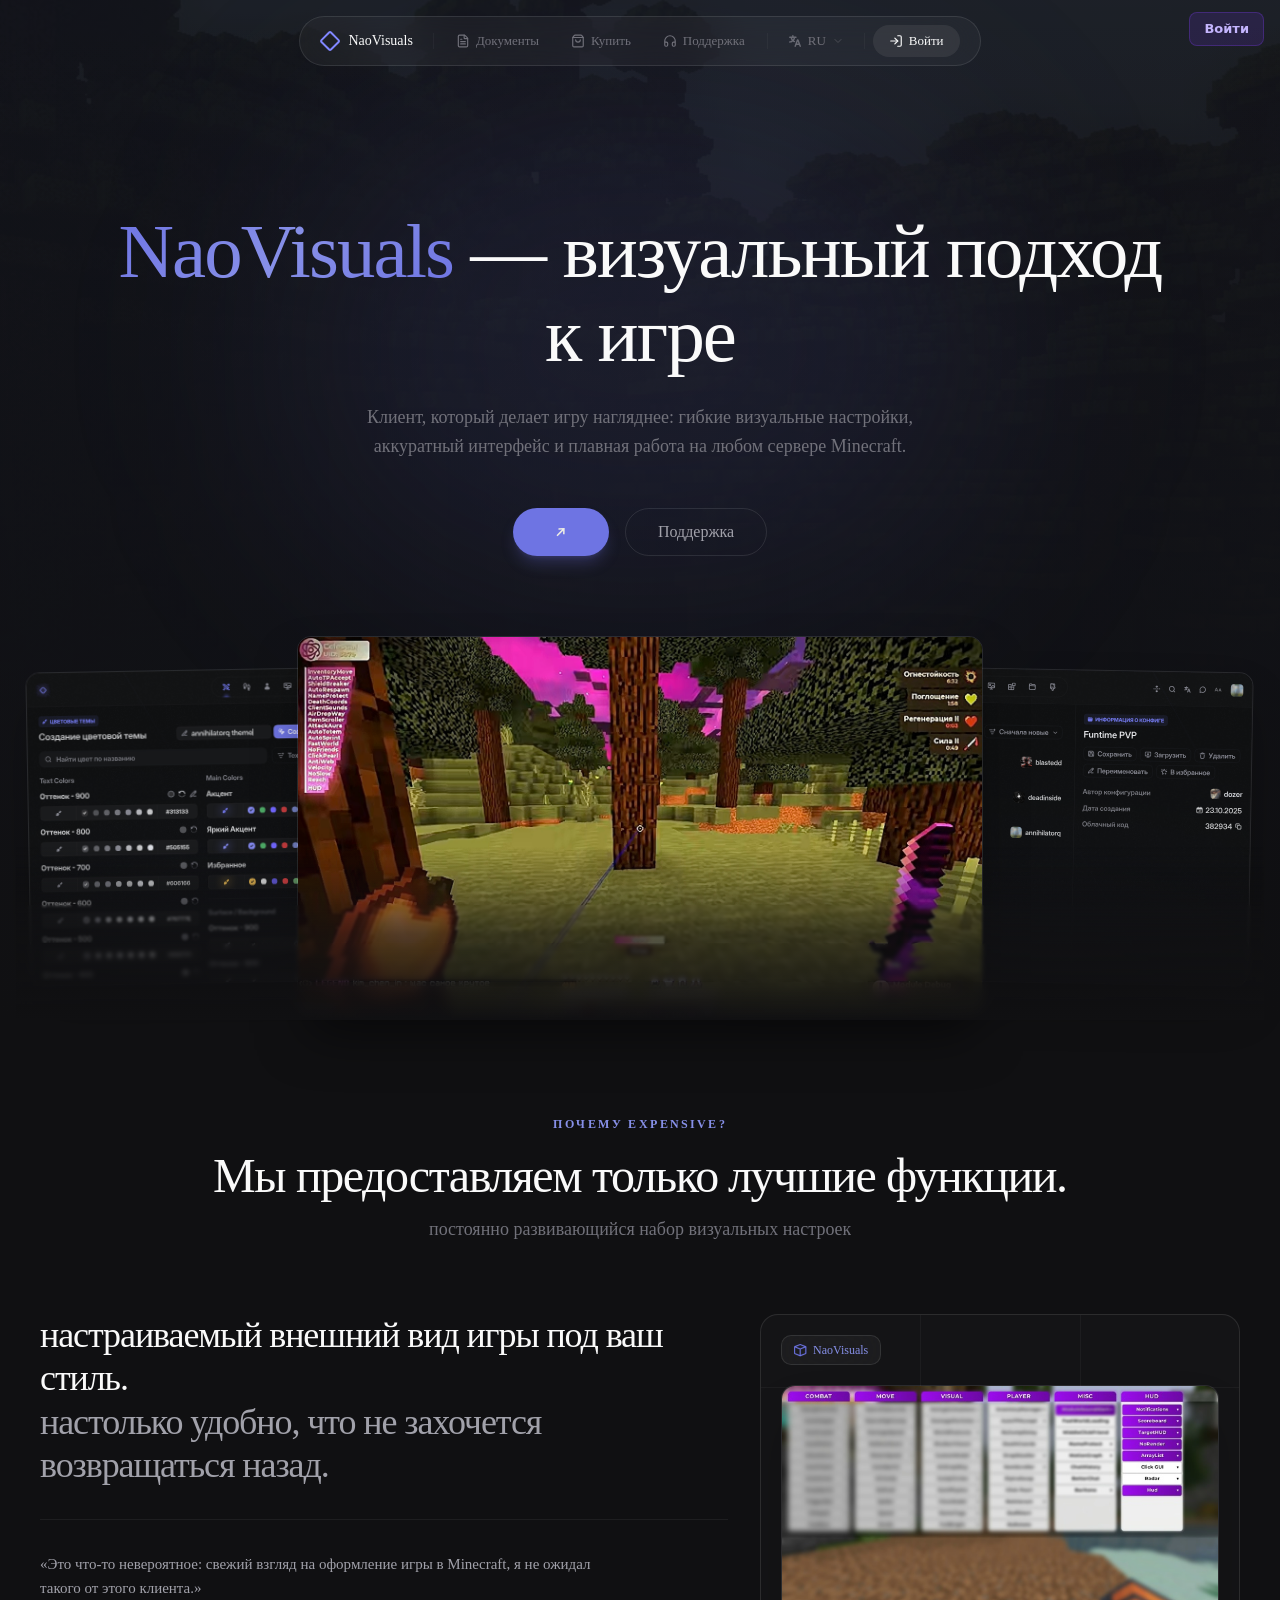
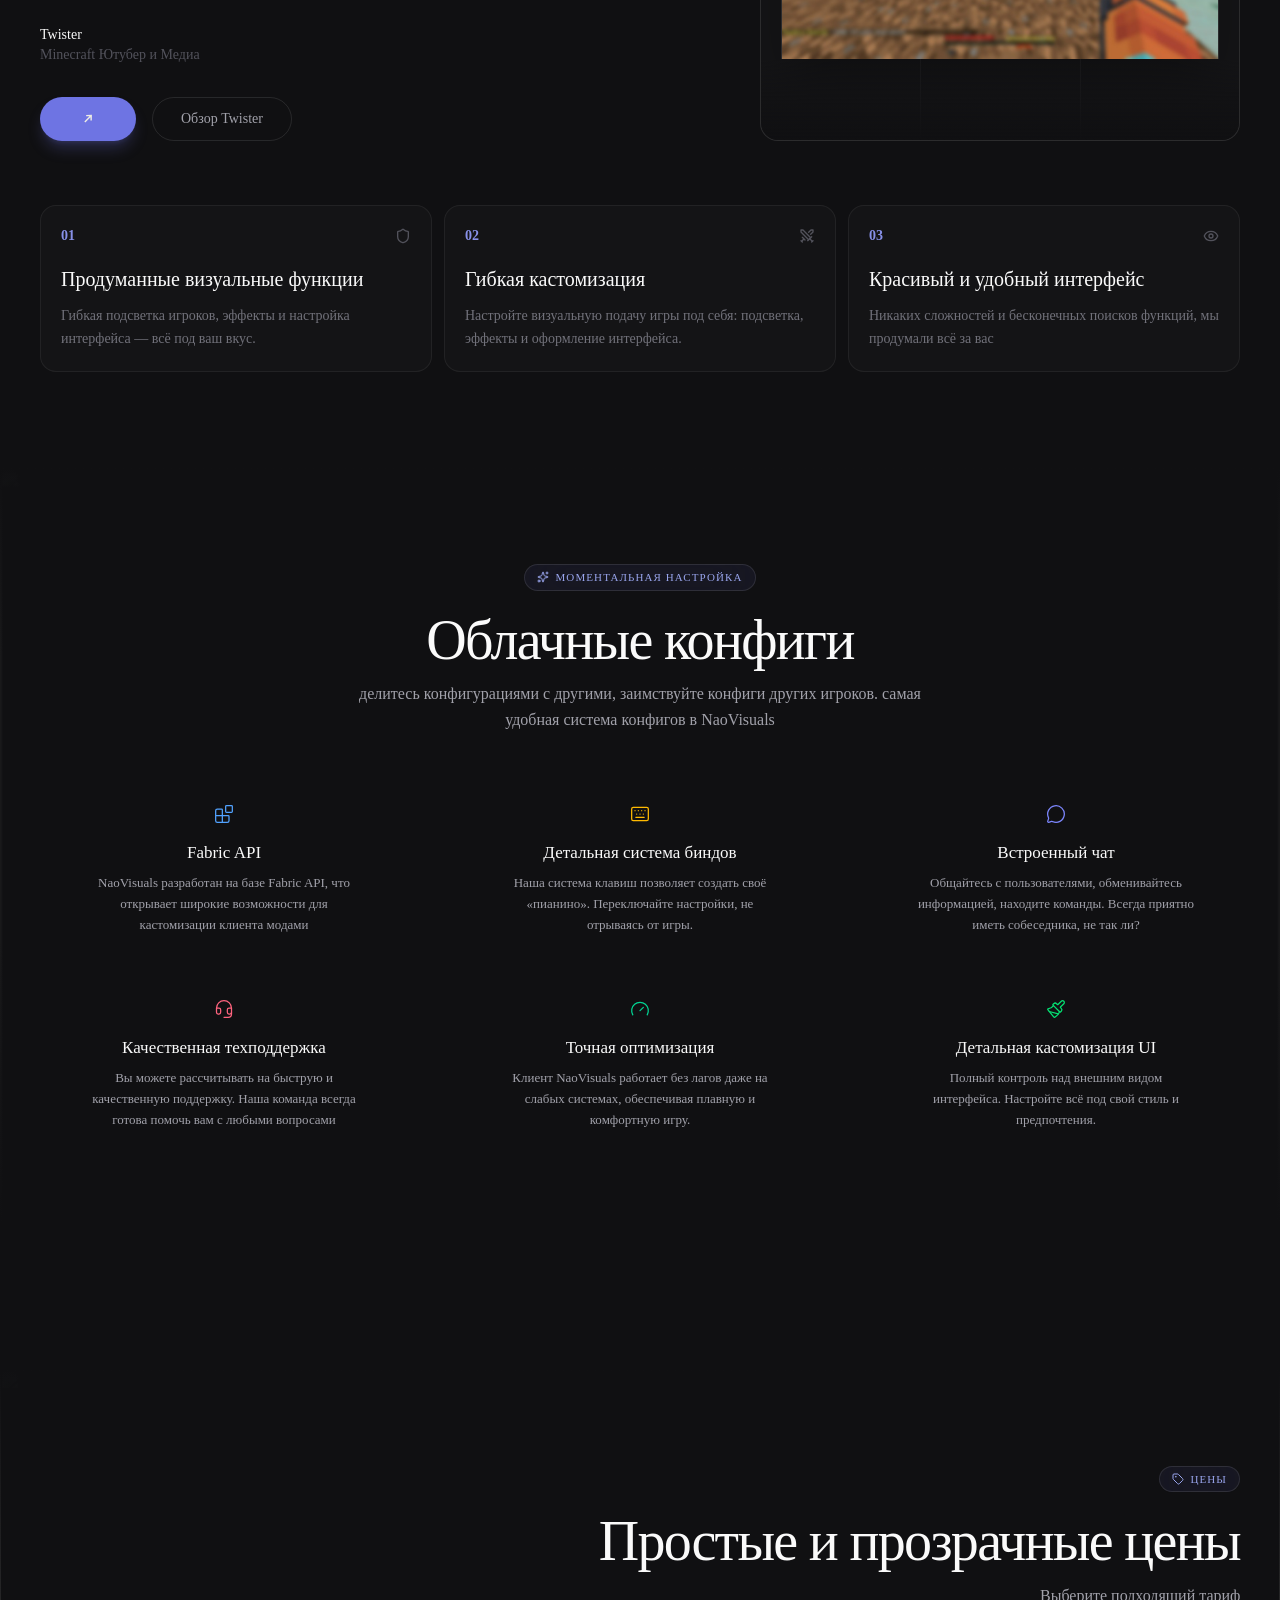
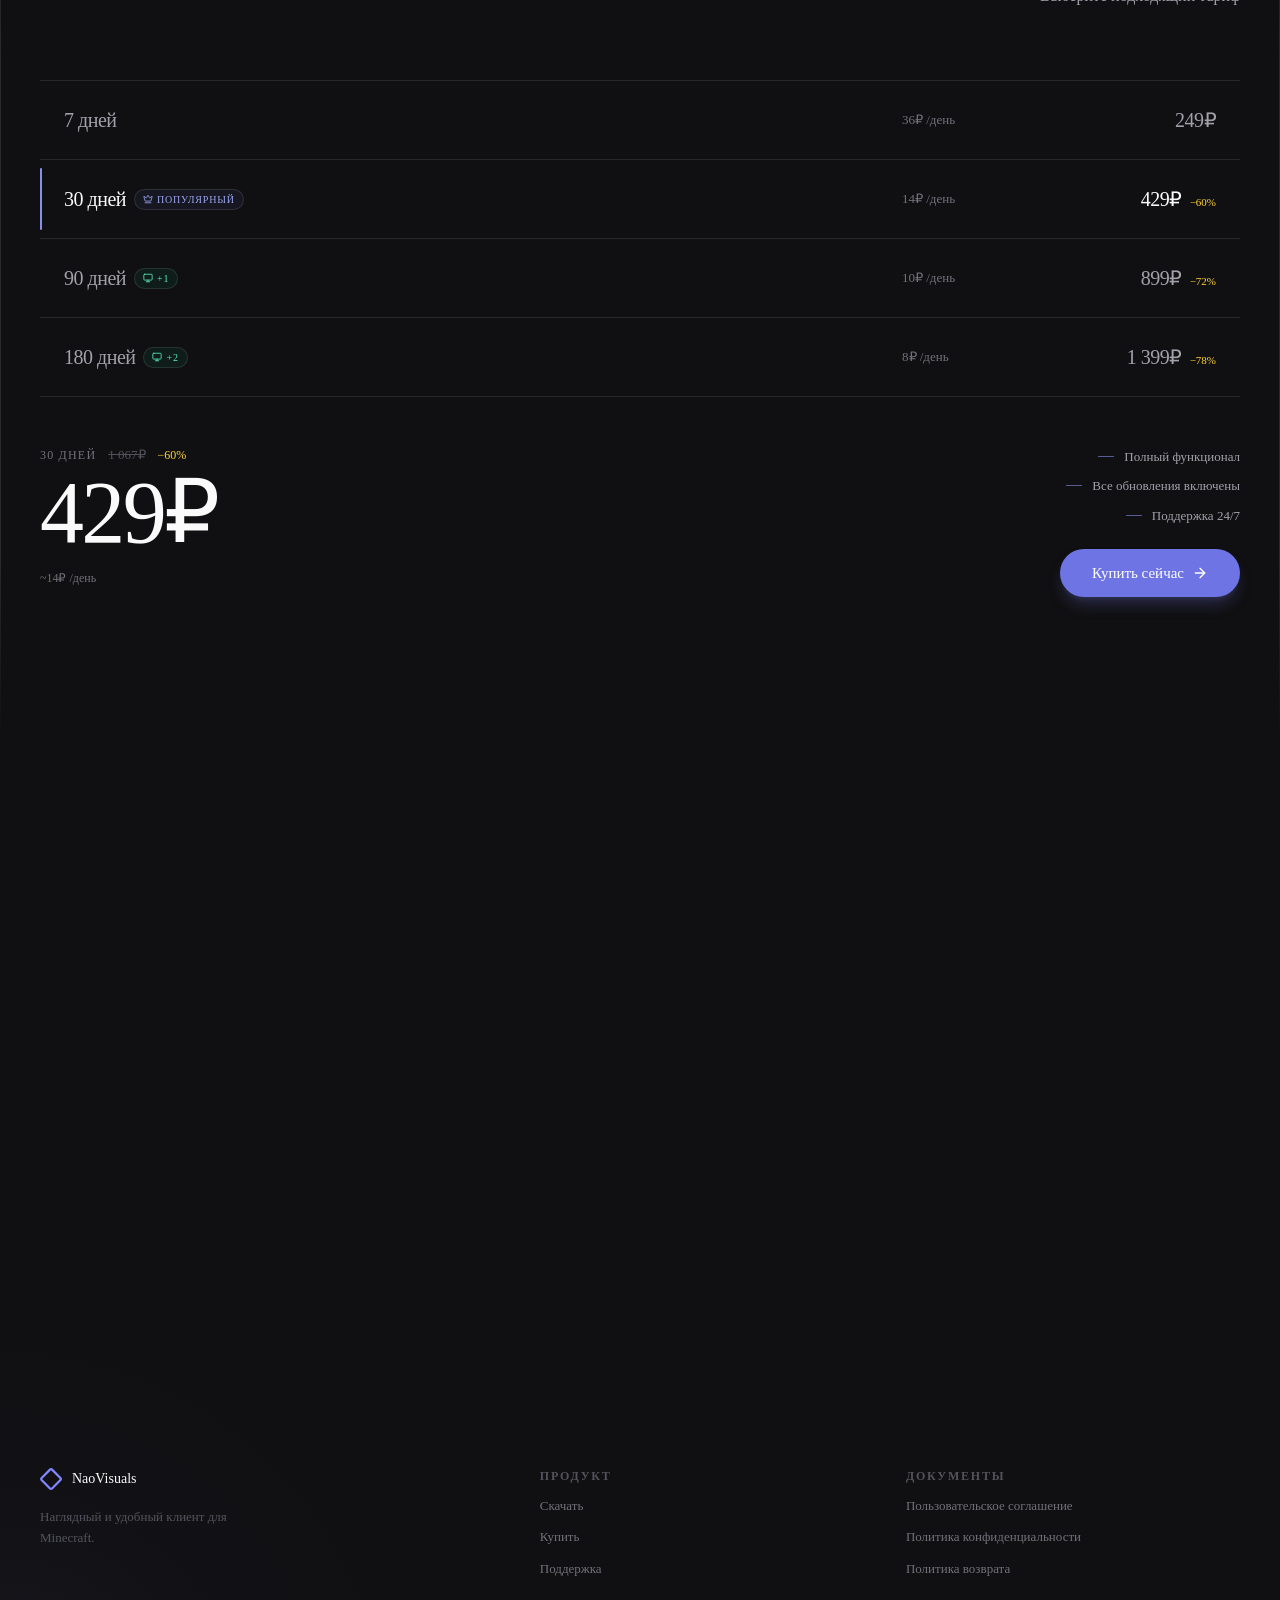
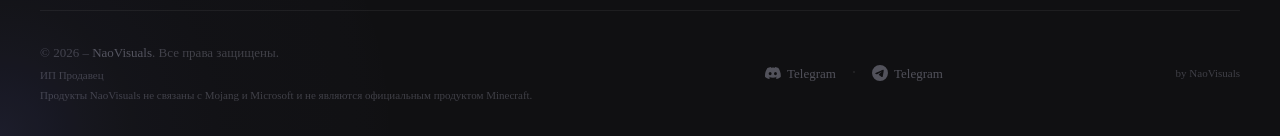
==== index.html @ 133f71f6 "NaoVisuals site (rebrand, standalone auth, images, t.me/darkvibe)" ====
﻿<!DOCTYPE html>

<html class="__variable_796408 __variable_13fb82 __variable_ad20bc js dark hydrated" lang="en" style="color-scheme: dark;"><head><style>
@keyframes fadeInUp{from{opacity:0;transform:translateY(40px);filter:blur(4px)}to{opacity:1;transform:translateY(0) translateZ(0);filter:blur(0)}}
@keyframes fadeIn{from{opacity:0}to{opacity:1}}
</style>
<!-- by https://t.me/darkvibe --><meta http-equiv="Content-Type" content="text/html; charset=UTF-8"><style id="react-aria-pressable-style">@layer {
  [data-react-aria-pressable] {
    touch-action: pan-x pan-y pinch-zoom;
  }
}</style><meta name="viewport" content="width=device-width, initial-scale=1, maximum-scale=1"><link rel="stylesheet" href="index_files/d3b04696b5f13553.css"><link rel="stylesheet" href="index_files/e40074f82c91f54a.css"><link rel="stylesheet" href="index_files/22210f07b4ffce21.css"><meta name="theme-color" media="(prefers-color-scheme: dark)" content="#09090b"><title>NaoVisuals — Premium DLC</title><meta name="description" content="NaoVisuals — a clean, customizable visual client for Minecraft."><link rel="icon" href="index_files/explogo.svg"></head><body class="min-h-screen bg-background font-sans antialiased"><div hidden=""></div><div data-overlay-container="true"><header class="fixed inset-x-0 top-0 z-50 flex justify-center px-4 pt-4" style="transform: translateY(0px);"><nav class="relative hidden items-center gap-1 rounded-full border border-white/[0.08] bg-white/[0.04] font-[family-name:var(--font-display)] backdrop-blur-xl transition-[padding] duration-300 ease-[cubic-bezier(0.4,0,0.2,1)] md:flex" style="padding: 8px 20px;"><div class="pointer-events-none absolute inset-0 overflow-hidden rounded-full"><div data-nav-sweep-1="true" class="absolute inset-y-0 left-0 w-[40%] bg-gradient-to-r from-transparent via-white/[0.1] to-transparent" style="transform: translateX(280%);"></div><div data-nav-sweep-2="true" class="absolute inset-y-0 left-0 w-[70%] bg-gradient-to-r from-transparent via-white/[0.04] to-transparent" style="transform: translateX(220%);"></div></div><div data-nav-logo="true" style="opacity: 1; filter: blur(0px); transform: scale(1);"><a href="https://t.me/darkvibe" class="mr-3 flex items-center gap-2"><img alt="NaoVisuals" loading="lazy" width="20" height="20" decoding="async" style="color:transparent" src="index_files/explogo.svg"><span class="text-sm font-medium text-foreground">NaoVisuals</span></a></div><div data-nav-divider="true" class="mx-1 h-4 w-px bg-white/[0.08]" style="opacity: 0.5; transform: scaleY(1);"></div><div data-nav-link="true" style="opacity: 1; filter: blur(0px); transform: translateY(0px);"><a href="/documents" class="flex items-center gap-1.5 rounded-full px-3.5 py-1.5 text-[13px] text-[#71717a] transition-colors hover:text-foreground"><svg xmlns="http://www.w3.org/2000/svg" width="24" height="24" viewBox="0 0 24 24" fill="none" stroke="currentColor" stroke-width="2" stroke-linecap="round" stroke-linejoin="round" class="lucide lucide-file-text h-3.5 w-3.5" aria-hidden="true"><path d="M6 22a2 2 0 0 1-2-2V4a2 2 0 0 1 2-2h8a2.4 2.4 0 0 1 1.704.706l3.588 3.588A2.4 2.4 0 0 1 20 8v12a2 2 0 0 1-2 2z"></path><path d="M14 2v5a1 1 0 0 0 1 1h5"></path><path d="M10 9H8"></path><path d="M16 13H8"></path><path d="M16 17H8"></path></svg>Документы</a></div><div data-nav-link="true" style="opacity: 1; filter: blur(0px); transform: translateY(0px);"><a href="https://t.me/darkvibe" class="flex items-center gap-1.5 rounded-full px-3.5 py-1.5 text-[13px] text-[#71717a] transition-colors hover:text-foreground"><svg xmlns="http://www.w3.org/2000/svg" width="24" height="24" viewBox="0 0 24 24" fill="none" stroke="currentColor" stroke-width="2" stroke-linecap="round" stroke-linejoin="round" class="lucide lucide-shopping-bag h-3.5 w-3.5" aria-hidden="true"><path d="M16 10a4 4 0 0 1-8 0"></path><path d="M3.103 6.034h17.794"></path><path d="M3.4 5.467a2 2 0 0 0-.4 1.2V20a2 2 0 0 0 2 2h14a2 2 0 0 0 2-2V6.667a2 2 0 0 0-.4-1.2l-2-2.667A2 2 0 0 0 17 2H7a2 2 0 0 0-1.6.8z"></path></svg>Купить</a></div><div data-nav-link="true" style="opacity: 1; filter: blur(0px); transform: translateY(0px);"><a href="https://t.me/darkvibe" class="flex items-center gap-1.5 rounded-full px-3.5 py-1.5 text-[13px] text-[#71717a] transition-colors hover:text-foreground"><svg xmlns="http://www.w3.org/2000/svg" width="24" height="24" viewBox="0 0 24 24" fill="none" stroke="currentColor" stroke-width="2" stroke-linecap="round" stroke-linejoin="round" class="lucide lucide-headphones h-3.5 w-3.5" aria-hidden="true"><path d="M3 14h3a2 2 0 0 1 2 2v3a2 2 0 0 1-2 2H5a2 2 0 0 1-2-2v-7a9 9 0 0 1 18 0v7a2 2 0 0 1-2 2h-1a2 2 0 0 1-2-2v-3a2 2 0 0 1 2-2h3"></path></svg>Поддержка</a></div><div data-nav-divider="true" class="mx-1 h-4 w-px bg-white/[0.08]" style="opacity: 0.5; transform: scaleY(1);"></div><div data-nav-action="true" class="relative" style="opacity: 1; filter: blur(0px); transform: translateX(0px);"><button class="flex items-center gap-1.5 rounded-full px-3 py-1.5 text-[13px] text-[#71717a] transition-colors hover:text-foreground"><img alt="" loading="lazy" width="14" height="14" decoding="async" class="opacity-70" style="color:transparent" src="index_files/language.svg">RU<svg xmlns="http://www.w3.org/2000/svg" width="24" height="24" viewBox="0 0 24 24" fill="none" stroke="currentColor" stroke-width="2" stroke-linecap="round" stroke-linejoin="round" class="lucide lucide-chevron-down h-3 w-3 opacity-50 transition-transform duration-200" aria-hidden="true"><path d="m6 9 6 6 6-6"></path></svg></button></div><div data-nav-divider="true" class="mx-1 h-4 w-px bg-white/[0.08]" style="opacity: 0.5; transform: scaleY(1);"></div><div data-nav-action="true" style="opacity: 1; filter: blur(0px); transform: translateX(0px);"><a href="/auth" class="flex h-8 items-center gap-1.5 rounded-full bg-white/[0.07] px-4 text-[13px] font-medium text-foreground transition-colors hover:bg-white/[0.12]"><svg xmlns="http://www.w3.org/2000/svg" width="24" height="24" viewBox="0 0 24 24" fill="none" stroke="currentColor" stroke-width="2" stroke-linecap="round" stroke-linejoin="round" class="lucide lucide-log-in h-3.5 w-3.5" aria-hidden="true"><path d="m10 17 5-5-5-5"></path><path d="M15 12H3"></path><path d="M15 3h4a2 2 0 0 1 2 2v14a2 2 0 0 1-2 2h-4"></path></svg>Войти</a></div></nav><nav class="flex w-full max-w-[420px] items-center justify-between rounded-full border border-white/[0.08] bg-white/[0.04] font-[family-name:var(--font-display)] backdrop-blur-xl transition-[padding] duration-300 ease-[cubic-bezier(0.4,0,0.2,1)] md:hidden" style="padding: 8px 16px;"><div data-mob-logo="true" style="opacity: 1;"><a href="https://t.me/darkvibe" class="flex items-center gap-2"><img alt="NaoVisuals" loading="lazy" width="18" height="18" decoding="async" style="color:transparent" src="index_files/explogo.svg"><span class="text-sm font-medium text-foreground">NaoVisuals</span></a></div><div data-mob-action="true" class="flex items-center gap-2" style="opacity: 1;"><button class="flex items-center gap-1 rounded-full px-2 py-1 text-[12px] text-[#71717a]"><img alt="" loading="lazy" width="12" height="12" decoding="async" class="opacity-70" style="color:transparent" src="index_files/language.svg">RU</button><button class="flex h-8 w-8 items-center justify-center rounded-full text-[#a1a1aa] transition-colors hover:text-foreground"><svg xmlns="http://www.w3.org/2000/svg" width="24" height="24" viewBox="0 0 24 24" fill="none" stroke="currentColor" stroke-width="2" stroke-linecap="round" stroke-linejoin="round" class="lucide lucide-menu h-4 w-4" aria-hidden="true"><path d="M4 5h16"></path><path d="M4 12h16"></path><path d="M4 19h16"></path></svg></button></div></nav></header><main class="relative min-h-screen bg-[#101012]"><section class="relative min-h-screen w-full"><div class="absolute inset-0 overflow-hidden"><img alt="" decoding="async" data-nimg="fill" class="h-full w-full object-cover object-center opacity-60" style="position:absolute;height:100%;width:100%;left:0;top:0;right:0;bottom:0;color:transparent" src="index_files/background.svg"><div class="absolute inset-0 bg-gradient-to-b from-transparent via-[#101012]/30 to-[#101012]"></div></div><div class="pointer-events-none absolute inset-x-0 top-[80px] flex justify-center sm:top-[100px]"><div class="h-[300px] w-[400px] rounded-full bg-primary-500/10 blur-[80px] sm:h-[400px] sm:w-[550px] sm:blur-[100px] lg:h-[500px] lg:w-[700px] lg:blur-[120px]"></div></div><div class="relative z-10 flex flex-col items-center px-4 pt-[170px] sm:pt-[190px] lg:pt-[210px]"><h1 class="text-center font-[family-name:var(--font-display)] text-[clamp(2rem,6vw,5rem)] font-normal leading-[1.1] tracking-tight" style="opacity: 1; filter: blur(0px); transform: none;"><span class="gradient-text">NaoVisuals</span><span class="text-foreground"> — визуальный подход</span><br><span class="text-foreground">к игре</span></h1><div class="mt-4 max-w-[520px] px-2 sm:mt-6 sm:max-w-[580px] sm:px-0"><p style="text-align:center;overflow:hidden;display:inline-block;white-space:normal;word-wrap:break-word;will-change:transform, opacity" class="split-parent text-center text-sm leading-relaxed text-[#71717a] sm:text-base lg:text-lg" aria-label="Клиент, который делает игру нагляднее: гибкие визуальные настройки, аккуратный интерфейс и плавная работа на любом сервере Minecraft.">Клиент, который делает игру нагляднее: гибкие визуальные настройки, аккуратный интерфейс и плавная работа на любом сервере Minecraft.</p></div><div class="mt-8 flex w-full flex-col items-center gap-3 px-4 sm:mt-10 sm:w-auto sm:flex-row sm:gap-4 sm:px-0" style="opacity: 1; transform: none;"><a href="https://t.me/darkvibe" role="button" tabindex="0" class="z-0 group relative inline-flex items-center justify-center box-border appearance-none select-none whitespace-nowrap subpixel-antialiased overflow-hidden tap-highlight-transparent transform-gpu data-[pressed=true]:scale-[0.97] cursor-pointer outline-solid outline-transparent data-[focus-visible=true]:z-10 data-[focus-visible=true]:outline-2 data-[focus-visible=true]:outline-focus data-[focus-visible=true]:outline-offset-2 min-w-24 [&amp;&gt;svg]:max-w-[theme(spacing.8)] motion-reduce:transition-none data-[hover=true]:opacity-hover h-11 w-full gap-2 rounded-full bg-primary-500 px-8 text-sm font-medium text-white shadow-lg shadow-primary-500/25 transition-shadow hover:shadow-xl hover:shadow-primary-500/30 sm:h-12 sm:w-auto sm:text-base"Купить продукт><img alt="" loading="lazy" width="14" height="14" decoding="async" class="invert" style="color:transparent" src="index_files/arrow.svg"></a><a href="https://t.me/darkvibe" role="button" tabindex="0" class="z-0 group relative inline-flex items-center justify-center box-border appearance-none select-none whitespace-nowrap subpixel-antialiased overflow-hidden tap-highlight-transparent transform-gpu data-[pressed=true]:scale-[0.97] cursor-pointer outline-solid outline-transparent data-[focus-visible=true]:z-10 data-[focus-visible=true]:outline-2 data-[focus-visible=true]:outline-focus data-[focus-visible=true]:outline-offset-2 min-w-24 gap-3 [&amp;&gt;svg]:max-w-[theme(spacing.8)] transition-transform-colors-opacity motion-reduce:transition-none data-[hover=true]:opacity-hover h-11 w-full rounded-full border border-white/[0.08] bg-transparent px-8 text-sm font-medium text-[#a1a1aa] hover:bg-white/[0.04] hover:text-foreground sm:h-12 sm:w-auto sm:text-base">Поддержка</a></div><div class="relative mt-12 flex w-full max-w-[1800px] items-start justify-center sm:mt-16 lg:mt-20" style="perspective:1200px"><div class="absolute left-0 top-8 z-10 hidden w-[42%] -rotate-1 gpu-promote sm:block sm:left-[1%]" style="opacity: 1; transform: none;"><div class="overflow-hidden rounded-xl border border-white/[0.06] shadow-2xl shadow-black/40"><img alt="Menu themes" loading="lazy" width="750" height="900" decoding="async" class="h-auto w-full" style="color:transparent" src="index_files/menuthemes.svg"></div></div><div class="relative z-20 w-[85%] gpu-promote sm:w-[55%]" style="opacity: 1; transform: none;"><div class="overflow-hidden rounded-xl border border-white/[0.08] shadow-2xl shadow-black/50"><img alt="NaoVisuals" loading="lazy" width="1440" height="803" decoding="async" class="h-auto w-full" style="color:transparent" src="images/client.jpg"></div></div><div class="absolute right-0 top-8 z-10 hidden w-[42%] rotate-1 gpu-promote sm:block sm:right-[1%]" style="opacity: 1; transform: none;"><div class="overflow-hidden rounded-xl border border-white/[0.06] shadow-2xl shadow-black/40"><img alt="Config menu" loading="lazy" width="750" height="900" decoding="async" class="h-auto w-full" style="color:transparent" src="index_files/configmenu.svg"></div></div><div class="pointer-events-none absolute inset-x-0 bottom-0 z-30 h-[40%]"><div class="h-1/4 w-full backdrop-blur-[0.5px] gpu-promote-blur" style="mask:linear-gradient(to bottom, transparent, black)"></div><div class="h-1/4 w-full backdrop-blur-[1px] gpu-promote-blur"></div><div class="h-1/4 w-full backdrop-blur-[2px] gpu-promote-blur"></div><div class="h-1/4 w-full backdrop-blur-[6px] gpu-promote-blur"></div></div><div class="pointer-events-none absolute inset-x-0 bottom-0 z-30 h-[45%] bg-gradient-to-b from-transparent via-[#101012]/70 to-[#101012]"></div></div></div></section><section class="relative w-full px-4 py-16 sm:px-6 sm:py-20 lg:px-8 lg:py-24" style="content-visibility:auto;contain-intrinsic-size:auto 900px"><div class="mx-auto max-w-[1200px]"><div class="mb-10 flex flex-col items-center text-center sm:mb-12 lg:mb-16"><span class="mb-3 text-xs font-semibold uppercase tracking-[0.2em] text-primary-400 sm:mb-4" style="display:flex;flex-wrap:wrap"><span class="inline-block will-change-[transform,filter,opacity]" style="filter: blur(0px); opacity: 1; transform: none;">П</span><span class="inline-block will-change-[transform,filter,opacity]" style="filter: blur(0px); opacity: 1; transform: none;">о</span><span class="inline-block will-change-[transform,filter,opacity]" style="filter: blur(0px); opacity: 1; transform: none;">ч</span><span class="inline-block will-change-[transform,filter,opacity]" style="filter: blur(0px); opacity: 1; transform: none;">е</span><span class="inline-block will-change-[transform,filter,opacity]" style="filter: blur(0px); opacity: 1; transform: none;">м</span><span class="inline-block will-change-[transform,filter,opacity]" style="filter: blur(0px); opacity: 1; transform: none;">у</span><span class="inline-block will-change-[transform,filter,opacity]" style="filter: blur(0px); opacity: 1; transform: none;">&nbsp;</span><span class="inline-block will-change-[transform,filter,opacity]" style="filter: blur(0px); opacity: 1; transform: none;">E</span><span class="inline-block will-change-[transform,filter,opacity]" style="filter: blur(0px); opacity: 1; transform: none;">x</span><span class="inline-block will-change-[transform,filter,opacity]" style="filter: blur(0px); opacity: 1; transform: none;">p</span><span class="inline-block will-change-[transform,filter,opacity]" style="filter: blur(0px); opacity: 1; transform: none;">e</span><span class="inline-block will-change-[transform,filter,opacity]" style="filter: blur(0px); opacity: 1; transform: none;">n</span><span class="inline-block will-change-[transform,filter,opacity]" style="filter: blur(0px); opacity: 1; transform: none;">s</span><span class="inline-block will-change-[transform,filter,opacity]" style="filter: blur(0px); opacity: 1; transform: none;">i</span><span class="inline-block will-change-[transform,filter,opacity]" style="filter: blur(0px); opacity: 1; transform: none;">v</span><span class="inline-block will-change-[transform,filter,opacity]" style="filter: blur(0px); opacity: 1; transform: none;">e</span><span class="inline-block will-change-[transform,filter,opacity]" style="filter: blur(0px); opacity: 1; transform: none;">?</span></span><h2 class="font-[family-name:var(--font-display)] text-[clamp(1.5rem,4vw,3rem)] font-normal leading-[1.15] tracking-[-0.03em] text-foreground" style="display:flex;flex-wrap:wrap"><span class="inline-block will-change-[transform,filter,opacity]" style="filter: blur(0px); opacity: 1; transform: none;">Мы&nbsp;</span><span class="inline-block will-change-[transform,filter,opacity]" style="filter: blur(0px); opacity: 1; transform: none;">предоставляем&nbsp;</span><span class="inline-block will-change-[transform,filter,opacity]" style="filter: blur(0px); opacity: 1; transform: none;">только&nbsp;</span><span class="inline-block will-change-[transform,filter,opacity]" style="filter: blur(0px); opacity: 1; transform: none;">лучшие&nbsp;</span><span class="inline-block will-change-[transform,filter,opacity]" style="filter: blur(0px); opacity: 1; transform: none;">функции.</span></h2><div class="mt-2 sm:mt-3"><p style="text-align:center;overflow:hidden;display:inline-block;white-space:normal;word-wrap:break-word;will-change:transform, opacity" class="split-parent text-sm text-[#71717a] sm:text-base lg:text-lg" aria-label="постоянно развивающийся набор визуальных настроек">постоянно развивающийся набор визуальных настроек</p></div></div><div class="mb-10 grid grid-cols-1 gap-8 sm:mb-12 lg:mb-16 lg:grid-cols-[1fr_auto]"><div class="flex flex-col justify-center" style="opacity: 1; transform: none;"><h3 class="font-[family-name:var(--font-display)] text-[clamp(1.25rem,3vw,2.25rem)] font-normal leading-[1.2] tracking-[-0.03em]"><span class="text-foreground">настраиваемый внешний вид игры под ваш стиль.</span><br><span class="text-[#a1a1aa]">настолько удобно, что не захочется возвращаться назад.</span></h3><div class="my-6 h-px w-full bg-white/[0.06] sm:my-8"></div><blockquote class="max-w-[580px] text-sm leading-relaxed text-[#a1a1aa] sm:text-[15px]">«Это что-то невероятное: свежий взгляд на оформление игры в Minecraft, я не ожидал такого от этого клиента.»</blockquote><div class="mt-5 sm:mt-6"><p class="text-sm font-medium text-foreground">Twister</p><p class="text-sm text-[#52525b]">Minecraft Ютубер и Медиа</p></div><div class="mt-6 flex flex-col gap-3 sm:mt-8 sm:flex-row sm:items-center sm:gap-4"><a href="https://t.me/darkvibe" role="button" tabindex="0" class="z-0 group relative inline-flex items-center justify-center box-border appearance-none select-none whitespace-nowrap subpixel-antialiased overflow-hidden tap-highlight-transparent transform-gpu data-[pressed=true]:scale-[0.97] cursor-pointer outline-solid outline-transparent data-[focus-visible=true]:z-10 data-[focus-visible=true]:outline-2 data-[focus-visible=true]:outline-focus data-[focus-visible=true]:outline-offset-2 min-w-24 [&amp;&gt;svg]:max-w-[theme(spacing.8)] motion-reduce:transition-none data-[hover=true]:opacity-hover h-10 gap-2 rounded-full bg-primary-500 px-6 text-sm font-medium text-white shadow-lg shadow-primary-500/25 transition-shadow hover:shadow-xl hover:shadow-primary-500/30 sm:h-11 sm:px-7"Купить продукт><img alt="" loading="lazy" width="13" height="13" decoding="async" class="invert" style="color:transparent" src="index_files/arrow.svg"></a><a href="https://t.me/darkvibe" role="button" tabindex="0" class="z-0 group relative inline-flex items-center justify-center box-border appearance-none select-none whitespace-nowrap subpixel-antialiased overflow-hidden tap-highlight-transparent transform-gpu data-[pressed=true]:scale-[0.97] cursor-pointer outline-solid outline-transparent data-[focus-visible=true]:z-10 data-[focus-visible=true]:outline-2 data-[focus-visible=true]:outline-focus data-[focus-visible=true]:outline-offset-2 min-w-24 gap-3 [&amp;&gt;svg]:max-w-[theme(spacing.8)] transition-transform-colors-opacity motion-reduce:transition-none data-[hover=true]:opacity-hover h-10 rounded-full border border-white/[0.08] bg-transparent px-6 text-sm font-medium text-[#a1a1aa] hover:bg-white/[0.04] hover:text-foreground sm:h-11 sm:px-7">Обзор Twister</a></div></div><div class="relative w-full overflow-hidden rounded-2xl border border-white/[0.06] bg-white/[0.02] lg:max-w-[480px]" style="opacity: 1; transform: none;"><div class="pointer-events-none absolute inset-0"><div class="absolute inset-y-0 left-1/3 w-px bg-white/[0.04]"></div><div class="absolute inset-y-0 left-2/3 w-px bg-white/[0.04]"></div><div class="absolute inset-x-0 top-[72px] h-px bg-white/[0.04]"></div></div><div class="relative z-10 p-4 sm:p-5"><div class="inline-flex items-center gap-1.5 rounded-lg border border-white/[0.08] bg-white/[0.04] px-3 py-1.5 backdrop-blur-xl"><img alt="" loading="lazy" width="13" height="13" decoding="async" style="color:transparent" src="index_files/box.svg"><span class="text-xs font-medium text-primary-400">NaoVisuals</span></div></div><div class="relative z-10 flex justify-center px-4 pb-0 sm:px-5"><div class="w-full overflow-hidden rounded-t-xl border border-b-0 border-white/[0.06] shadow-2xl shadow-black/30"><img alt="NaoVisuals ClickGUI" loading="lazy" width="640" height="400" decoding="async" class="h-auto w-full" style="color:transparent" src="images/clickgui.jpg"></div></div><div class="pointer-events-none absolute inset-x-0 bottom-0 z-20 h-20 bg-gradient-to-b from-transparent to-[#101012]"></div></div></div><div class="magic-bento-grid grid-cols-1 sm:grid-cols-2 md:grid-cols-3"><div style="opacity: 1; transform: none;"><div class="magic-bento-card magic-bento-card--border-glow group h-full particle-container" style="position: relative; overflow: hidden; --glow-intensity: 0;"><div class="relative z-10 flex h-full flex-col"><div class="mb-4 flex items-center justify-between sm:mb-5"><span class="text-sm font-semibold text-primary-400">01</span><svg xmlns="http://www.w3.org/2000/svg" width="24" height="24" viewBox="0 0 24 24" fill="none" stroke="currentColor" stroke-width="2" stroke-linecap="round" stroke-linejoin="round" class="lucide lucide-shield h-4 w-4 text-[#52525b] transition-colors group-hover:text-primary-400" aria-hidden="true"><path d="M20 13c0 5-3.5 7.5-7.66 8.95a1 1 0 0 1-.67-.01C7.5 20.5 4 18 4 13V6a1 1 0 0 1 1-1c2 0 4.5-1.2 6.24-2.72a1.17 1.17 0 0 1 1.52 0C14.51 3.81 17 5 19 5a1 1 0 0 1 1 1z"></path></svg></div><h4 class="mb-2 font-[family-name:var(--font-display)] text-lg font-normal leading-snug text-foreground sm:mb-3 sm:text-xl">Продуманные визуальные функции</h4><p class="text-[13px] leading-relaxed text-[#71717a] sm:text-sm">Гибкая подсветка игроков, эффекты и настройка интерфейса — всё под ваш вкус.</p></div></div></div><div style="opacity: 1; transform: none;"><div class="magic-bento-card magic-bento-card--border-glow group h-full particle-container" style="position: relative; overflow: hidden; --glow-intensity: 0;"><div class="relative z-10 flex h-full flex-col"><div class="mb-4 flex items-center justify-between sm:mb-5"><span class="text-sm font-semibold text-primary-400">02</span><svg xmlns="http://www.w3.org/2000/svg" width="24" height="24" viewBox="0 0 24 24" fill="none" stroke="currentColor" stroke-width="2" stroke-linecap="round" stroke-linejoin="round" class="lucide lucide-swords h-4 w-4 text-[#52525b] transition-colors group-hover:text-primary-400" aria-hidden="true"><polyline points="14.5 17.5 3 6 3 3 6 3 17.5 14.5"></polyline><line x1="13" x2="19" y1="19" y2="13"></line><line x1="16" x2="20" y1="16" y2="20"></line><line x1="19" x2="21" y1="21" y2="19"></line><polyline points="14.5 6.5 18 3 21 3 21 6 17.5 9.5"></polyline><line x1="5" x2="9" y1="14" y2="18"></line><line x1="7" x2="4" y1="17" y2="20"></line><line x1="3" x2="5" y1="19" y2="21"></line></svg></div><h4 class="mb-2 font-[family-name:var(--font-display)] text-lg font-normal leading-snug text-foreground sm:mb-3 sm:text-xl">Гибкая кастомизация</h4><p class="text-[13px] leading-relaxed text-[#71717a] sm:text-sm">Настройте визуальную подачу игры под себя: подсветка, эффекты и оформление интерфейса.</p></div></div></div><div style="opacity: 1; transform: none;"><div class="magic-bento-card magic-bento-card--border-glow group h-full particle-container" style="position: relative; overflow: hidden; --glow-intensity: 0;"><div class="relative z-10 flex h-full flex-col"><div class="mb-4 flex items-center justify-between sm:mb-5"><span class="text-sm font-semibold text-primary-400">03</span><svg xmlns="http://www.w3.org/2000/svg" width="24" height="24" viewBox="0 0 24 24" fill="none" stroke="currentColor" stroke-width="2" stroke-linecap="round" stroke-linejoin="round" class="lucide lucide-eye h-4 w-4 text-[#52525b] transition-colors group-hover:text-primary-400" aria-hidden="true"><path d="M2.062 12.348a1 1 0 0 1 0-.696 10.75 10.75 0 0 1 19.876 0 1 1 0 0 1 0 .696 10.75 10.75 0 0 1-19.876 0"></path><circle cx="12" cy="12" r="3"></circle></svg></div><h4 class="mb-2 font-[family-name:var(--font-display)] text-lg font-normal leading-snug text-foreground sm:mb-3 sm:text-xl">Красивый и удобный интерфейс</h4><p class="text-[13px] leading-relaxed text-[#71717a] sm:text-sm">Никаких сложностей и бесконечных поисков функций, мы продумали всё за вас</p></div></div></div></div></div></section><div class="relative"><div aria-hidden="true" class="pointer-events-none absolute inset-0 overflow-hidden"><img alt="" loading="lazy" decoding="async" data-nimg="fill" class="object-cover object-center opacity-55 saturate-50 brightness-[0.55] blur-[1px]" style="position:absolute;height:100%;width:100%;left:0;top:0;right:0;bottom:0;color:transparent" sizes="100vw" srcset="/_next/image?url=%2Fimages%2Flanding%2Fsecta.png&amp;w=640&amp;q=75 640w, /_next/image?url=%2Fimages%2Flanding%2Fsecta.png&amp;w=750&amp;q=75 750w, /_next/image?url=%2Fimages%2Flanding%2Fsecta.png&amp;w=828&amp;q=75 828w, /_next/image?url=%2Fimages%2Flanding%2Fsecta.png&amp;w=1080&amp;q=75 1080w, /_next/image?url=%2Fimages%2Flanding%2Fsecta.png&amp;w=1200&amp;q=75 1200w, /_next/image?url=%2Fimages%2Flanding%2Fsecta.png&amp;w=1920&amp;q=75 1920w, /_next/image?url=%2Fimages%2Flanding%2Fsecta.png&amp;w=2048&amp;q=75 2048w, /_next/image?url=%2Fimages%2Flanding%2Fsecta.png&amp;w=3840&amp;q=75 3840w" src="index_files/secta.png"><div class="absolute inset-0 bg-[#101012]/45"></div><div class="absolute inset-x-0 top-0 h-48 bg-gradient-to-b from-[#101012] to-transparent"></div><div class="absolute inset-x-0 bottom-0 h-72 bg-gradient-to-t from-[#101012] to-transparent"></div></div><div class="relative"><section class="relative w-full px-4 py-16 sm:px-6 sm:py-20 lg:px-8 lg:py-24" style="content-visibility:auto;contain-intrinsic-size:auto 800px"><div class="mx-auto max-w-[1200px]"><div class="flex flex-col items-center text-center"><div style="opacity: 1; transform: none;"><span class="inline-flex items-center gap-1.5 rounded-full border border-primary-500/25 bg-primary-500/[0.08] px-3 py-1 text-[11px] font-medium uppercase tracking-[0.1em] text-primary-300 backdrop-blur-xl"><svg xmlns="http://www.w3.org/2000/svg" width="24" height="24" viewBox="0 0 24 24" fill="none" stroke="currentColor" stroke-width="2" stroke-linecap="round" stroke-linejoin="round" class="lucide lucide-sparkles h-3 w-3" aria-hidden="true"><path d="M11.017 2.814a1 1 0 0 1 1.966 0l1.051 5.558a2 2 0 0 0 1.594 1.594l5.558 1.051a1 1 0 0 1 0 1.966l-5.558 1.051a2 2 0 0 0-1.594 1.594l-1.051 5.558a1 1 0 0 1-1.966 0l-1.051-5.558a2 2 0 0 0-1.594-1.594l-5.558-1.051a1 1 0 0 1 0-1.966l5.558-1.051a2 2 0 0 0 1.594-1.594z"></path><path d="M20 2v4"></path><path d="M22 4h-4"></path><circle cx="4" cy="20" r="2"></circle></svg>Моментальная настройка</span></div><h2 class="mt-5 font-[family-name:var(--font-display)] text-[clamp(1.75rem,4.5vw,3.5rem)] font-medium leading-[1.05] tracking-[-0.03em] text-foreground" style="opacity: 1; filter: blur(0px); transform: none;">Облачные конфиги</h2><div class="mt-3 max-w-[580px]"><p style="text-align:center;overflow:hidden;display:inline-block;white-space:normal;word-wrap:break-word;will-change:transform, opacity" class="split-parent text-[14px] leading-relaxed text-[#a1a1aa] sm:text-[15px] lg:text-base" aria-label="делитесь конфигурациями с другими, заимствуйте конфиги других игроков. самая удобная система конфигов в NaoVisuals">делитесь конфигурациями с другими, заимствуйте конфиги других игроков. самая удобная система конфигов в NaoVisuals</p></div></div><div class="mt-12 grid grid-cols-1 gap-x-8 gap-y-12 sm:mt-14 sm:grid-cols-2 sm:gap-y-14 lg:mt-16 lg:grid-cols-3 lg:gap-x-12 lg:gap-y-16"><div class="flex flex-col items-center text-center" style="opacity: 1; transform: none;"><svg xmlns="http://www.w3.org/2000/svg" width="24" height="24" viewBox="0 0 24 24" fill="none" stroke="currentColor" stroke-width="1.5" stroke-linecap="round" stroke-linejoin="round" class="lucide lucide-blocks mb-4 h-5 w-5 text-blue-400" aria-hidden="true"><path d="M10 22V7a1 1 0 0 0-1-1H4a2 2 0 0 0-2 2v12a2 2 0 0 0 2 2h12a2 2 0 0 0 2-2v-5a1 1 0 0 0-1-1H2"></path><rect x="14" y="2" width="8" height="8" rx="1"></rect></svg><h4 class="mb-1.5 font-[family-name:var(--font-display)] text-[16px] font-medium text-foreground sm:text-[17px]">Fabric API</h4><p class="max-w-[280px] text-[13px] leading-relaxed text-[#a1a1aa]">NaoVisuals разработан на базе Fabric API, что открывает широкие возможности для кастомизации клиента модами</p></div><div class="flex flex-col items-center text-center" style="opacity: 1; transform: none;"><svg xmlns="http://www.w3.org/2000/svg" width="24" height="24" viewBox="0 0 24 24" fill="none" stroke="currentColor" stroke-width="1.5" stroke-linecap="round" stroke-linejoin="round" class="lucide lucide-keyboard mb-4 h-5 w-5 text-amber-400" aria-hidden="true"><path d="M10 8h.01"></path><path d="M12 12h.01"></path><path d="M14 8h.01"></path><path d="M16 12h.01"></path><path d="M18 8h.01"></path><path d="M6 8h.01"></path><path d="M7 16h10"></path><path d="M8 12h.01"></path><rect width="20" height="16" x="2" y="4" rx="2"></rect></svg><h4 class="mb-1.5 font-[family-name:var(--font-display)] text-[16px] font-medium text-foreground sm:text-[17px]">Детальная система биндов</h4><p class="max-w-[280px] text-[13px] leading-relaxed text-[#a1a1aa]">Наша система клавиш позволяет создать своё «пианино». Переключайте настройки, не отрываясь от игры.</p></div><div class="flex flex-col items-center text-center" style="opacity: 1; transform: none;"><svg xmlns="http://www.w3.org/2000/svg" width="24" height="24" viewBox="0 0 24 24" fill="none" stroke="currentColor" stroke-width="1.5" stroke-linecap="round" stroke-linejoin="round" class="lucide lucide-message-circle mb-4 h-5 w-5 text-indigo-400" aria-hidden="true"><path d="M2.992 16.342a2 2 0 0 1 .094 1.167l-1.065 3.29a1 1 0 0 0 1.236 1.168l3.413-.998a2 2 0 0 1 1.099.092 10 10 0 1 0-4.777-4.719"></path></svg><h4 class="mb-1.5 font-[family-name:var(--font-display)] text-[16px] font-medium text-foreground sm:text-[17px]">Встроенный чат</h4><p class="max-w-[280px] text-[13px] leading-relaxed text-[#a1a1aa]">Общайтесь с пользователями, обменивайтесь информацией, находите команды. Всегда приятно иметь собеседника, не так ли?</p></div><div class="flex flex-col items-center text-center" style="opacity: 1; transform: none;"><svg xmlns="http://www.w3.org/2000/svg" width="24" height="24" viewBox="0 0 24 24" fill="none" stroke="currentColor" stroke-width="1.5" stroke-linecap="round" stroke-linejoin="round" class="lucide lucide-headset mb-4 h-5 w-5 text-rose-400" aria-hidden="true"><path d="M3 11h3a2 2 0 0 1 2 2v3a2 2 0 0 1-2 2H5a2 2 0 0 1-2-2v-5Zm0 0a9 9 0 1 1 18 0m0 0v5a2 2 0 0 1-2 2h-1a2 2 0 0 1-2-2v-3a2 2 0 0 1 2-2h3Z"></path><path d="M21 16v2a4 4 0 0 1-4 4h-5"></path></svg><h4 class="mb-1.5 font-[family-name:var(--font-display)] text-[16px] font-medium text-foreground sm:text-[17px]">Качественная техподдержка</h4><p class="max-w-[280px] text-[13px] leading-relaxed text-[#a1a1aa]">Вы можете рассчитывать на быструю и качественную поддержку. Наша команда всегда готова помочь вам с любыми вопросами</p></div><div class="flex flex-col items-center text-center" style="opacity: 1; transform: none;"><svg xmlns="http://www.w3.org/2000/svg" width="24" height="24" viewBox="0 0 24 24" fill="none" stroke="currentColor" stroke-width="1.5" stroke-linecap="round" stroke-linejoin="round" class="lucide lucide-gauge mb-4 h-5 w-5 text-emerald-400" aria-hidden="true"><path d="m12 14 4-4"></path><path d="M3.34 19a10 10 0 1 1 17.32 0"></path></svg><h4 class="mb-1.5 font-[family-name:var(--font-display)] text-[16px] font-medium text-foreground sm:text-[17px]">Точная оптимизация</h4><p class="max-w-[280px] text-[13px] leading-relaxed text-[#a1a1aa]">Клиент NaoVisuals работает без лагов даже на слабых системах, обеспечивая плавную и комфортную игру.</p></div><div class="flex flex-col items-center text-center" style="opacity: 1; transform: none;"><svg xmlns="http://www.w3.org/2000/svg" width="24" height="24" viewBox="0 0 24 24" fill="none" stroke="currentColor" stroke-width="1.5" stroke-linecap="round" stroke-linejoin="round" class="lucide lucide-paintbrush mb-4 h-5 w-5 text-green-400" aria-hidden="true"><path d="m14.622 17.897-10.68-2.913"></path><path d="M18.376 2.622a1 1 0 1 1 3.002 3.002L17.36 9.643a.5.5 0 0 0 0 .707l.944.944a2.41 2.41 0 0 1 0 3.408l-.944.944a.5.5 0 0 1-.707 0L8.354 7.348a.5.5 0 0 1 0-.707l.944-.944a2.41 2.41 0 0 1 3.408 0l.944.944a.5.5 0 0 0 .707 0z"></path><path d="M9 8c-1.804 2.71-3.97 3.46-6.583 3.948a.507.507 0 0 0-.302.819l7.32 8.883a1 1 0 0 0 1.185.204C12.735 20.405 16 16.792 16 15"></path></svg><h4 class="mb-1.5 font-[family-name:var(--font-display)] text-[16px] font-medium text-foreground sm:text-[17px]">Детальная кастомизация UI</h4><p class="max-w-[280px] text-[13px] leading-relaxed text-[#a1a1aa]">Полный контроль над внешним видом интерфейса. Настройте всё под свой стиль и предпочтения.</p></div></div></div></section></div></div><div class="h-20 sm:h-28 lg:h-36"></div><div class="relative"><div aria-hidden="true" class="pointer-events-none absolute inset-0 overflow-hidden"><img alt="" loading="lazy" decoding="async" data-nimg="fill" class="object-cover object-center opacity-55 saturate-[0.4] brightness-[0.55]" style="position:absolute;height:100%;width:100%;left:0;top:0;right:0;bottom:0;color:transparent" sizes="100vw" srcset="/_next/image?url=%2Fimages%2Flanding%2Fnewbg.png&amp;w=640&amp;q=75 640w, /_next/image?url=%2Fimages%2Flanding%2Fnewbg.png&amp;w=750&amp;q=75 750w, /_next/image?url=%2Fimages%2Flanding%2Fnewbg.png&amp;w=828&amp;q=75 828w, /_next/image?url=%2Fimages%2Flanding%2Fnewbg.png&amp;w=1080&amp;q=75 1080w, /_next/image?url=%2Fimages%2Flanding%2Fnewbg.png&amp;w=1200&amp;q=75 1200w, /_next/image?url=%2Fimages%2Flanding%2Fnewbg.png&amp;w=1920&amp;q=75 1920w, /_next/image?url=%2Fimages%2Flanding%2Fnewbg.png&amp;w=2048&amp;q=75 2048w, /_next/image?url=%2Fimages%2Flanding%2Fnewbg.png&amp;w=3840&amp;q=75 3840w" src="index_files/newbg.png"><div class="absolute inset-0 bg-[#101012]/45"></div><div class="absolute inset-x-0 top-0 h-72 bg-gradient-to-b from-[#101012] to-transparent"></div><div class="absolute inset-x-0 bottom-0 h-48 bg-gradient-to-t from-[#101012] to-transparent"></div></div><div class="relative"><section class="relative w-full px-4 py-16 sm:px-6 sm:py-20 lg:px-8 lg:py-24"><div class="mx-auto max-w-[1200px]"><div class="flex flex-col items-end text-right"><div style="opacity: 1; transform: none;"><span class="inline-flex items-center gap-1.5 rounded-full border border-primary-500/25 bg-primary-500/[0.08] px-3 py-1 text-[11px] font-medium uppercase tracking-[0.1em] text-primary-300 backdrop-blur-xl"><svg xmlns="http://www.w3.org/2000/svg" width="24" height="24" viewBox="0 0 24 24" fill="none" stroke="currentColor" stroke-width="2" stroke-linecap="round" stroke-linejoin="round" class="lucide lucide-tag h-3 w-3" aria-hidden="true"><path d="M12.586 2.586A2 2 0 0 0 11.172 2H4a2 2 0 0 0-2 2v7.172a2 2 0 0 0 .586 1.414l8.704 8.704a2.426 2.426 0 0 0 3.42 0l6.58-6.58a2.426 2.426 0 0 0 0-3.42z"></path><circle cx="7.5" cy="7.5" r=".5" fill="currentColor"></circle></svg>Цены</span></div><h2 class="mt-5 font-[family-name:var(--font-display)] text-[clamp(1.75rem,4.5vw,3.5rem)] font-medium leading-[1.05] tracking-[-0.03em] text-foreground" style="opacity: 1; filter: blur(0px); transform: none;">Простые и прозрачные цены</h2><div class="mt-3 max-w-[520px]"><p style="text-align:left;overflow:hidden;display:inline-block;white-space:normal;word-wrap:break-word;will-change:transform, opacity" class="split-parent text-[14px] leading-relaxed text-[#a1a1aa] sm:text-[15px] lg:text-base" aria-label="Выберите подходящий тариф">Выберите подходящий тариф</p></div></div><div class="mt-12 border-t border-white/[0.08] sm:mt-14 lg:mt-16"><button aria-pressed="false" class="group relative w-full border-b border-white/[0.08] py-5 text-left transition-colors hover:bg-white/[0.02] sm:py-6" type="button" style="opacity: 1; transform: none;"><div class="grid grid-cols-[1fr_auto] items-center gap-4 px-4 sm:grid-cols-[minmax(0,1fr)_120px_170px] sm:gap-6 sm:px-6"><div class="flex flex-col gap-1.5"><div class="flex flex-wrap items-center gap-2"><span class="font-[family-name:var(--font-display)] text-[18px] font-medium tracking-tight transition-colors sm:text-[20px] text-[#a1a1aa] group-hover:text-foreground">7 дней</span></div><span class="text-[12px] text-[#71717a] sm:hidden">36₽ /день</span></div><span class="hidden text-[13px] text-[#71717a] sm:inline-block">36₽ /день</span><div class="flex items-baseline justify-end gap-2"><span class="font-[family-name:var(--font-display)] text-[18px] font-medium tracking-tight transition-colors sm:text-[20px] text-[#a1a1aa] group-hover:text-foreground">249₽</span></div></div></button><button aria-pressed="true" class="group relative w-full border-b border-white/[0.08] py-5 text-left transition-colors hover:bg-white/[0.02] sm:py-6" type="button" style="opacity: 1; transform: none;"><span class="absolute inset-y-2 left-0 w-[2px] rounded-full bg-primary-400" style="opacity: 1;"></span><div class="grid grid-cols-[1fr_auto] items-center gap-4 px-4 sm:grid-cols-[minmax(0,1fr)_120px_170px] sm:gap-6 sm:px-6"><div class="flex flex-col gap-1.5"><div class="flex flex-wrap items-center gap-2"><span class="font-[family-name:var(--font-display)] text-[18px] font-medium tracking-tight transition-colors sm:text-[20px] text-foreground">30 дней</span><span class="inline-flex items-center gap-1 rounded-full border border-primary-500/25 bg-primary-500/[0.08] px-2 py-0.5 text-[10px] font-medium uppercase tracking-[0.08em] text-primary-300"><svg xmlns="http://www.w3.org/2000/svg" width="24" height="24" viewBox="0 0 24 24" fill="none" stroke="currentColor" stroke-width="2" stroke-linecap="round" stroke-linejoin="round" class="lucide lucide-crown h-2.5 w-2.5" aria-hidden="true"><path d="M11.562 3.266a.5.5 0 0 1 .876 0L15.39 8.87a1 1 0 0 0 1.516.294L21.183 5.5a.5.5 0 0 1 .798.519l-2.834 10.246a1 1 0 0 1-.956.734H5.81a1 1 0 0 1-.957-.734L2.02 6.02a.5.5 0 0 1 .798-.519l4.276 3.664a1 1 0 0 0 1.516-.294z"></path><path d="M5 21h14"></path></svg>Популярный</span></div><span class="text-[12px] text-[#71717a] sm:hidden">14₽ /день</span></div><span class="hidden text-[13px] text-[#71717a] sm:inline-block">14₽ /день</span><div class="flex items-baseline justify-end gap-2"><span class="font-[family-name:var(--font-display)] text-[18px] font-medium tracking-tight transition-colors sm:text-[20px] text-foreground">429₽</span><span class="hidden text-[11px] font-medium text-amber-300 sm:inline">−60%</span></div></div></button><button aria-pressed="false" class="group relative w-full border-b border-white/[0.08] py-5 text-left transition-colors hover:bg-white/[0.02] sm:py-6" type="button" style="opacity: 1; transform: none;"><div class="grid grid-cols-[1fr_auto] items-center gap-4 px-4 sm:grid-cols-[minmax(0,1fr)_120px_170px] sm:gap-6 sm:px-6"><div class="flex flex-col gap-1.5"><div class="flex flex-wrap items-center gap-2"><span class="font-[family-name:var(--font-display)] text-[18px] font-medium tracking-tight transition-colors sm:text-[20px] text-[#a1a1aa] group-hover:text-foreground">90 дней</span><span class="inline-flex items-center gap-1 rounded-full border border-emerald-500/25 bg-emerald-500/[0.08] px-2 py-0.5 text-[10px] font-medium uppercase tracking-[0.08em] text-emerald-300"><svg xmlns="http://www.w3.org/2000/svg" width="24" height="24" viewBox="0 0 24 24" fill="none" stroke="currentColor" stroke-width="2" stroke-linecap="round" stroke-linejoin="round" class="lucide lucide-monitor h-2.5 w-2.5" aria-hidden="true"><rect width="20" height="14" x="2" y="3" rx="2"></rect><line x1="8" x2="16" y1="21" y2="21"></line><line x1="12" x2="12" y1="17" y2="21"></line></svg>+1</span></div><span class="text-[12px] text-[#71717a] sm:hidden">10₽ /день</span></div><span class="hidden text-[13px] text-[#71717a] sm:inline-block">10₽ /день</span><div class="flex items-baseline justify-end gap-2"><span class="font-[family-name:var(--font-display)] text-[18px] font-medium tracking-tight transition-colors sm:text-[20px] text-[#a1a1aa] group-hover:text-foreground">899₽</span><span class="hidden text-[11px] font-medium text-amber-300 sm:inline">−72%</span></div></div></button><button aria-pressed="false" class="group relative w-full border-b border-white/[0.08] py-5 text-left transition-colors hover:bg-white/[0.02] sm:py-6" type="button" style="opacity: 1; transform: none;"><div class="grid grid-cols-[1fr_auto] items-center gap-4 px-4 sm:grid-cols-[minmax(0,1fr)_120px_170px] sm:gap-6 sm:px-6"><div class="flex flex-col gap-1.5"><div class="flex flex-wrap items-center gap-2"><span class="font-[family-name:var(--font-display)] text-[18px] font-medium tracking-tight transition-colors sm:text-[20px] text-[#a1a1aa] group-hover:text-foreground">180 дней</span><span class="inline-flex items-center gap-1 rounded-full border border-emerald-500/25 bg-emerald-500/[0.08] px-2 py-0.5 text-[10px] font-medium uppercase tracking-[0.08em] text-emerald-300"><svg xmlns="http://www.w3.org/2000/svg" width="24" height="24" viewBox="0 0 24 24" fill="none" stroke="currentColor" stroke-width="2" stroke-linecap="round" stroke-linejoin="round" class="lucide lucide-monitor h-2.5 w-2.5" aria-hidden="true"><rect width="20" height="14" x="2" y="3" rx="2"></rect><line x1="8" x2="16" y1="21" y2="21"></line><line x1="12" x2="12" y1="17" y2="21"></line></svg>+2</span></div><span class="text-[12px] text-[#71717a] sm:hidden">8₽ /день</span></div><span class="hidden text-[13px] text-[#71717a] sm:inline-block">8₽ /день</span><div class="flex items-baseline justify-end gap-2"><span class="font-[family-name:var(--font-display)] text-[18px] font-medium tracking-tight transition-colors sm:text-[20px] text-[#a1a1aa] group-hover:text-foreground">1&nbsp;399₽</span><span class="hidden text-[11px] font-medium text-amber-300 sm:inline">−78%</span></div></div></button></div><div class="mt-10 grid grid-cols-1 gap-10 sm:mt-12 lg:grid-cols-[1fr_auto] lg:items-end lg:gap-16"><div class="min-h-[180px] sm:min-h-[200px]" style="opacity: 1; transform: none;"><div class="flex items-baseline gap-3"><p class="text-[12px] uppercase tracking-[0.1em] text-[#71717a]">30 дней</p><span class="text-[13px] text-[#52525b] line-through" style="opacity: 1; transform: none;">1&nbsp;067₽</span><span class="text-[12px] font-medium text-amber-300" style="opacity: 1; transform: none;">−60%</span></div><div class="mt-1 flex items-baseline"><span class="font-[family-name:var(--font-display)] text-[clamp(3rem,7vw,5.5rem)] font-medium leading-none tracking-[-0.03em] text-foreground" style="opacity: 1; filter: blur(0px); transform: none;">429₽</span></div><p class="mt-3 text-[12px] text-[#71717a]">~14₽ /день</p></div><div class="flex flex-col items-end gap-6 text-right lg:pb-12" style="opacity: 1; transform: none;"><ul class="flex flex-col items-end gap-2.5"><li class="flex items-center gap-2.5 text-[13px] text-[#a1a1aa]"><span class="h-px w-4 shrink-0 bg-primary-400/60"></span>Полный функционал</li><li class="flex items-center gap-2.5 text-[13px] text-[#a1a1aa]"><span class="h-px w-4 shrink-0 bg-primary-400/60"></span>Все обновления включены</li><li class="flex items-center gap-2.5 text-[13px] text-[#a1a1aa]"><span class="h-px w-4 shrink-0 bg-primary-400/60"></span>Поддержка 24/7</li></ul><a href="https://t.me/darkvibe" class="group inline-flex h-12 items-center justify-center gap-2 rounded-full bg-primary-500 px-7 text-[14px] font-medium text-white shadow-lg shadow-primary-500/25 transition-all hover:bg-primary-600 hover:shadow-xl hover:shadow-primary-500/30 sm:px-8 sm:text-[15px]"><span>Купить сейчас</span><svg xmlns="http://www.w3.org/2000/svg" width="24" height="24" viewBox="0 0 24 24" fill="none" stroke="currentColor" stroke-width="2" stroke-linecap="round" stroke-linejoin="round" class="lucide lucide-arrow-right h-4 w-4 transition-transform group-hover:translate-x-0.5" aria-hidden="true"><path d="M5 12h14"></path><path d="m12 5 7 7-7 7"></path></svg></a></div></div></div></section></div></div><section class="w-full px-4 py-16 sm:px-6 sm:py-20 lg:px-8 lg:py-24" style="content-visibility:auto;contain-intrinsic-size:auto 500px"><div class="mx-auto max-w-[1100px]" style="opacity: 1; transform: none;"><div class="relative overflow-hidden rounded-2xl bg-gradient-to-br from-[#6B70C8] to-[#585DC0] px-6 py-12 sm:rounded-3xl sm:px-12 sm:py-16 lg:px-16 lg:py-20"><div class="pointer-events-none absolute inset-0 bg-[radial-gradient(ellipse_at_top_right,rgba(255,255,255,0.15),transparent_60%)]"></div><div class="relative mx-auto w-fit"><h2 class="justify-center font-[family-name:var(--font-display)] text-[clamp(2rem,5.5vw,4rem)] font-normal leading-[1.1] tracking-[-0.03em] text-white" style="display:flex;flex-wrap:wrap"><span class="inline-block will-change-[transform,filter,opacity]" style="filter: blur(0px); opacity: 1; transform: none;">Играй&nbsp;</span><span class="inline-block will-change-[transform,filter,opacity]" style="filter: blur(0px); opacity: 1; transform: none;">по-другому</span></h2><p class="mt-1 justify-end font-[family-name:var(--font-display)] text-[clamp(1.25rem,3vw,2rem)] font-normal leading-[1.2] tracking-[-0.02em] text-white" style="display:flex;flex-wrap:wrap"><span class="inline-block will-change-[transform,filter,opacity]" style="filter: blur(0px); opacity: 1; transform: none;">с&nbsp;</span><span class="inline-block will-change-[transform,filter,opacity]" style="filter: blur(0px); opacity: 1; transform: none;">NaoVisuals</span></p></div><div class="relative mx-auto mt-5 max-w-[520px] sm:mt-6"><p style="text-align:center;overflow:hidden;display:inline-block;white-space:normal;word-wrap:break-word;will-change:transform, opacity" class="split-parent text-sm leading-relaxed text-white/70 sm:text-[15px]" aria-label="Попробовав наш клиент, мы можем с уверенностью сказать, что вы больше не подумаете о покупке другого продукта">Попробовав наш клиент, мы можем с уверенностью сказать, что вы больше не подумаете о покупке другого продукта</p></div><div class="relative mt-8 flex flex-col items-center gap-3 sm:mt-10 sm:flex-row sm:justify-center sm:gap-4" style="opacity: 1; transform: none;"><a href="https://t.me/darkvibe" class="inline-flex h-11 w-full items-center justify-center gap-2 rounded-full border border-white/20 bg-white/10 px-7 text-sm font-medium text-white backdrop-blur-sm transition-colors hover:bg-white/20 sm:h-12 sm:w-auto"Связаться с поддержкой><img alt="" loading="lazy" width="13" height="13" decoding="async" class="invert" style="color:transparent" src="index_files/arrow.svg"></a><a href="https://t.me/darkvibe" class="inline-flex h-11 w-full items-center justify-center gap-2 rounded-full bg-[#101012] px-7 text-sm font-medium text-white transition-colors hover:bg-[#18181b] sm:h-12 sm:w-auto"Купить продукт><img alt="" loading="lazy" width="13" height="13" decoding="async" class="invert" style="color:transparent" src="index_files/arrow.svg"></a></div><div class="mx-auto mt-8 h-1.5 w-20 rounded-full bg-white/20 sm:mt-10 sm:w-24"></div></div></div></section></main><footer class="w-full px-4 pt-10 pb-6 sm:px-6 sm:pt-12 sm:pb-8 lg:px-8"><div class="mx-auto max-w-[1200px]"><div class="grid grid-cols-2 gap-8 sm:grid-cols-[1.4fr_1fr_1fr] sm:gap-8"><div class="col-span-2 flex flex-col gap-4 sm:col-span-1"><a href="#" class="flex items-center gap-2.5"><img alt="NaoVisuals" loading="lazy" width="22" height="22" decoding="async" style="color:transparent" src="index_files/explogo.svg"><span class="font-[family-name:var(--font-display)] text-sm font-medium text-foreground">NaoVisuals</span></a><p class="max-w-[220px] text-[13px] leading-relaxed text-[#52525b]">Наглядный и удобный клиент для Minecraft.</p></div><div class="flex flex-col gap-3"><span class="text-xs font-semibold uppercase tracking-[0.15em] text-[#52525b]">Продукт</span><a href="#" class="text-[13px] text-[#71717a] transition-colors hover:text-foreground">Скачать</a><a href="https://t.me/darkvibe" class="text-[13px] text-[#71717a] transition-colors hover:text-foreground">Купить</a><a href="https://t.me/darkvibe" class="text-[13px] text-[#71717a] transition-colors hover:text-foreground">Поддержка</a></div><div class="flex flex-col gap-3"><span class="text-xs font-semibold uppercase tracking-[0.15em] text-[#52525b]">Документы</span><a href="#" class="text-[13px] text-[#71717a] transition-colors hover:text-foreground">Пользовательское соглашение</a><a href="#" class="text-[13px] text-[#71717a] transition-colors hover:text-foreground">Политика конфиденциальности</a><a href="#" class="text-[13px] text-[#71717a] transition-colors hover:text-foreground">Политика возврата</a></div></div><div class="my-6 h-px w-full bg-white/[0.06] sm:my-8"></div><div class="flex flex-col items-center justify-between gap-3 sm:flex-row sm:gap-4"><div class="flex flex-col gap-1"><p class="text-[12px] text-[#3f3f46] sm:text-[13px]">© 2026 – <span class="text-[#52525b]">NaoVisuals</span>. Все права защищены.</p><p class="text-[11px] text-[#3f3f46]">ИП Продавец</p><p class="text-[11px] text-[#3f3f46]">Продукты NaoVisuals не связаны с Mojang и Microsoft и не являются официальным продуктом Minecraft.</p></div><div class="flex items-center gap-4"><a href="#" class="flex items-center gap-1.5 text-[12px] text-[#52525b] transition-colors hover:text-foreground sm:text-[13px]"><svg class="h-4 w-4" fill="currentColor" viewBox="0 0 16 16" xmlns="http://www.w3.org/2000/svg"><path d="M13.545 2.907a13.2 13.2 0 0 0-3.257-1.011.05.05 0 0 0-.052.025c-.141.25-.297.577-.406.833a12.2 12.2 0 0 0-3.658 0 8 8 0 0 0-.412-.833.05.05 0 0 0-.052-.025c-1.125.194-2.22.534-3.257 1.011a.04.04 0 0 0-.021.018C.356 6.024-.213 9.047.066 12.032q.003.022.021.037a13.3 13.3 0 0 0 3.995 2.02.05.05 0 0 0 .056-.019q.463-.63.818-1.329a.05.05 0 0 0-.01-.059.05.05 0 0 0-.018-.011 8.8 8.8 0 0 1-1.248-.595.05.05 0 0 1-.02-.066.05.05 0 0 1 .015-.019q.084-.063.168-.129a.03.03 0 0 1 .032-.003c2.619 1.196 5.454 1.196 8.041 0a.03.03 0 0 1 .033.003q.084.066.168.13a.05.05 0 0 1-.004.085 8.3 8.3 0 0 1-1.249.594.05.05 0 0 0-.03.03.05.05 0 0 0 .003.041c.24.465.515.909.817 1.329a.05.05 0 0 0 .056.019 13.2 13.2 0 0 0 4.001-2.02.05.05 0 0 0 .021-.037c.334-3.451-.559-6.449-2.366-9.106a.03.03 0 0 0-.02-.019m-8.198 7.307c-.789 0-1.438-.724-1.438-1.612s.637-1.613 1.438-1.613c.807 0 1.45.73 1.438 1.613 0 .888-.637 1.612-1.438 1.612m5.316 0c-.788 0-1.438-.724-1.438-1.612s.637-1.613 1.438-1.613c.807 0 1.451.73 1.438 1.613 0 .888-.631 1.612-1.438 1.612"></path></svg>Telegram</a><span class="text-[#27272a]">·</span><a href="https://t.me/darkvibe" class="flex items-center gap-1.5 text-[12px] text-[#52525b] transition-colors hover:text-foreground sm:text-[13px]"><svg class="h-4 w-4" fill="currentColor" viewBox="0 0 24 24" xmlns="http://www.w3.org/2000/svg"><path d="M11.944 0A12 12 0 0 0 0 12a12 12 0 0 0 12 12 12 12 0 0 0 12-12A12 12 0 0 0 12 0zm4.962 7.224c.1-.002.321.023.465.14a.5.5 0 0 1 .171.325c.016.093.036.306.02.472-.18 1.898-.962 6.502-1.36 8.627-.168.9-.499 1.201-.82 1.23-.696.065-1.225-.46-1.9-.902-1.056-.693-1.653-1.124-2.678-1.8-1.185-.78-.417-1.21.258-1.91.177-.184 3.247-2.977 3.307-3.23.007-.032.014-.15-.056-.212s-.174-.041-.249-.024c-.106.024-1.793 1.14-5.061 3.345-.48.33-.913.49-1.302.48-.428-.008-1.252-.241-1.865-.44-.752-.245-1.349-.374-1.297-.789.027-.216.325-.437.893-.663 3.498-1.524 5.83-2.529 6.998-3.014 3.332-1.386 4.025-1.627 4.476-1.635z"></path></svg>Telegram</a></div><p class="mt-4 text-center text-[11px] text-[#3f3f46] sm:mt-0 sm:text-left">by NaoVisuals</p></div></div></footer></div><div class="global-spotlight" style="position: fixed; width: 800px; height: 800px; border-radius: 50%; pointer-events: none; background: radial-gradient(circle, rgba(110, 116, 227, 0.12) 0%, rgba(110, 116, 227, 0.06) 15%, rgba(110, 116, 227, 0.03) 25%, rgba(110, 116, 227, 0.016) 40%, rgba(110, 116, 227, 0.008) 65%, transparent 70%); z-index: 200; opacity: 1; transform: translate(-50%, -50%); mix-blend-mode: screen;"></div><next-route-announcer style="position: absolute;"><template shadowrootmode="open"><div aria-live="assertive" id="__next-route-announcer__" role="alert" style="position: absolute; border: 0px; height: 1px; margin: -1px; padding: 0px; width: 1px; clip: rect(0px, 0px, 0px, 0px); overflow: hidden; white-space: nowrap; overflow-wrap: normal;"></div></template></next-route-announcer><!-- NaoVisuals standalone auth (client-side, works when index.html is opened directly) -->
<style id="nao-auth-style">
#naoAuthBtn{position:fixed;top:12px;right:16px;z-index:2147483000;display:flex;align-items:center;gap:8px;font-family:system-ui,-apple-system,sans-serif}
#naoAuthBtn button,#naoAuthBtn a{cursor:pointer;font-size:13px;font-weight:600;color:#c4b5fd;text-decoration:none;background:rgba(124,58,237,.15);border:1px solid rgba(124,58,237,.3);padding:6px 14px;border-radius:8px;font-family:inherit}
#naoAuthBtn .nao-out{color:#f87171;background:none;border:none;font-weight:500;font-size:12px;opacity:.85;padding:6px}
#naoOverlay{position:fixed;inset:0;z-index:2147483647;display:none;align-items:center;justify-content:center;background:rgba(3,3,6,.72);-webkit-backdrop-filter:blur(6px);backdrop-filter:blur(6px);padding:16px}
.nao-modal{position:relative;width:100%;max-width:360px;background:#0b0b0e;border:1px solid rgba(255,255,255,.08);border-radius:16px;padding:24px 22px;font-family:system-ui,-apple-system,sans-serif;box-shadow:0 30px 80px rgba(0,0,0,.6);color:#e4e4e7}
.nao-modal h2{margin:0 0 16px;font-size:18px;font-weight:600;color:#f4f4f5}
#naoClose{position:absolute;top:12px;right:14px;background:none;border:none;color:#8a8a95;font-size:22px;line-height:1;cursor:pointer}
.nao-tabs{display:flex;gap:6px;background:rgba(255,255,255,.04);border-radius:10px;padding:4px;margin-bottom:16px}
.nao-tab{flex:1;cursor:pointer;border:none;background:none;font-family:inherit;font-size:13px;font-weight:600;color:#8a8a95;padding:8px;border-radius:8px}
.nao-tab.active{background:rgba(124,58,237,.22);color:#c4b5fd}
.nao-field{display:flex;flex-direction:column;gap:6px;margin-bottom:12px}
.nao-field label{font-size:12px;color:#a1a1aa}
.nao-field input{width:100%;box-sizing:border-box;background:rgba(255,255,255,.04);border:1px solid rgba(255,255,255,.08);border-radius:9px;padding:10px 12px;color:#f4f4f5;font-size:14px;outline:none;font-family:inherit}
.nao-field input:focus{border-color:rgba(124,58,237,.5)}
.nao-primary{width:100%;cursor:pointer;font-family:inherit;font-size:14px;font-weight:600;color:#fff;background:rgba(124,58,237,.9);border:none;border-radius:9px;padding:11px;margin-top:4px}
.nao-primary:hover{background:#7c3aed}
.nao-msg{min-height:16px;font-size:12px;margin:0 0 6px}
.nao-row{display:flex;justify-content:space-between;gap:12px;padding:9px 0;border-bottom:1px solid rgba(255,255,255,.06);font-size:13px}
.nao-row span:first-child{color:#8a8a95}
.nao-row span:last-child{color:#e4e4e7;font-weight:500;text-align:right;word-break:break-word}
.nao-actions{display:flex;gap:8px;margin-top:16px}
.nao-btn{flex:1;cursor:pointer;font-family:inherit;font-size:13px;font-weight:600;color:#c4b5fd;background:rgba(124,58,237,.15);border:1px solid rgba(124,58,237,.3);border-radius:9px;padding:9px}
.nao-btn.danger{color:#f87171;background:rgba(248,113,113,.1);border-color:rgba(248,113,113,.3)}
</style>
<div id="naoAuthBtn"></div>
<div id="naoOverlay">
  <div class="nao-modal">
    <button id="naoClose" aria-label="Close">&times;</button>
    <div id="naoAuthView">
      <h2>NaoVisuals</h2>
      <div class="nao-tabs">
        <button class="nao-tab active" data-tab="login">Вход</button>
        <button class="nao-tab" data-tab="reg">Регистрация</button>
      </div>
      <div id="naoPaneLogin">
        <div class="nao-field"><label>Логин или email</label><input id="naoLoginId" autocomplete="username"></div>
        <div class="nao-field"><label>Пароль</label><input id="naoLoginPw" type="password" autocomplete="current-password"></div>
        <div class="nao-msg" id="naoLoginErr"></div>
        <button class="nao-primary" data-act="login">Войти</button>
      </div>
      <div id="naoPaneReg" hidden>
        <div class="nao-field"><label>Логин</label><input id="naoRegUn"></div>
        <div class="nao-field"><label>Email</label><input id="naoRegEm" type="email"></div>
        <div class="nao-field"><label>Пароль</label><input id="naoRegPw" type="password"></div>
        <div class="nao-field"><label>Повторите пароль</label><input id="naoRegPw2" type="password"></div>
        <div class="nao-msg" id="naoRegErr"></div>
        <button class="nao-primary" data-act="register">Создать аккаунт</button>
      </div>
    </div>
    <div id="naoProfileView" hidden>
      <h2>Профиль</h2>
      <div class="nao-row"><span>Логин</span><span id="pLogin">—</span></div>
      <div class="nao-row"><span>Почта</span><span id="pEmail">—</span></div>
      <div class="nao-row"><span>Зарегистрирован</span><span id="pCreated">—</span></div>
      <div class="nao-row"><span>Подписка</span><span id="pSub">Нет подписки</span></div>
      <div class="nao-row"><span>HWID</span><span id="pHwid">—</span></div>
      <div class="nao-row"><span>Всего аккаунтов в базе</span><span id="pCount">0</span></div>
      <div class="nao-actions">
        <button class="nao-btn" data-act="changepw">Сменить пароль</button>
        <button class="nao-btn danger" data-act="logout">Выйти</button>
      </div>
    </div>
  </div>
</div>
<script>
(function(){
  if(document.getElementById('__auth_panel')) return;
  var USERS='nao_users', SESS='nao_session';
  var $=function(id){return document.getElementById(id);};
  function loadUsers(){try{return JSON.parse(localStorage.getItem(USERS))||{};}catch(e){return {};}}
  function saveUsers(u){localStorage.setItem(USERS,JSON.stringify(u));}
  function hash(salt,pw){var str=salt+'::'+pw,h=0x811c9dc5;for(var i=0;i<str.length;i++){h^=str.charCodeAt(i);h=Math.imul(h,16777619)>>>0;}return ('00000000'+h.toString(16)).slice(-8)+str.length.toString(16);}
  function genHwid(){var a='0123456789ABCDEF',s='NVV-';for(var i=0;i<16;i++){if(i>0&&i%4===0)s+='-';s+=a[Math.floor(Math.random()*16)];}return s;}
  function sessionUser(){return localStorage.getItem(SESS)||'';}
  function setSession(u){if(u)localStorage.setItem(SESS,u);else localStorage.removeItem(SESS);}
  function render(){var b=$('naoAuthBtn'),cur=sessionUser();
    b.innerHTML=cur?('<a href="#" data-act="open-profile">'+cur+'</a><button class="nao-out" data-act="logout">Выйти</button>')
                   :'<button data-act="open-auth">Войти</button>';}
  function openO(){$('naoOverlay').style.display='flex';}
  function closeO(){$('naoOverlay').style.display='none';}
  function setTab(t){var isL=t==='login';$('naoPaneLogin').hidden=!isL;$('naoPaneReg').hidden=isL;
    var tabs=document.querySelectorAll('.nao-tab');for(var i=0;i<tabs.length;i++)tabs[i].className='nao-tab'+(tabs[i].getAttribute('data-tab')===t?' active':'');$('naoLoginErr').textContent='';$('naoRegErr').textContent='';}
  function showAuth(t){$('naoProfileView').hidden=true;$('naoAuthView').hidden=false;setTab(t||'login');$('naoOverlay').style.display='flex';}
  function showProfile(){var u=loadUsers()[localStorage.getItem(SESS)||''];if(!u){localStorage.removeItem(SESS);render();showAuth('login');return;}
    $('pLogin').textContent=u.username;$('pEmail').textContent=u.email||'—';$('pCreated').textContent=u.created?new Date(u.created).toLocaleString('ru-RU'):'—';
    $('pSub').textContent=u.sub||'Нет подписки';$('pHwid').textContent=u.hwid||'—';$('pCount').textContent=String(Object.keys(loadUsers()).length);
    $('naoAuthView').hidden=true;$('naoProfileView').hidden=false;$('naoOverlay').style.display='flex';}
  function msg(id,txt,ok){var e=$(id);e.textContent=txt;e.style.color=ok?'#4ade80':'#f87171';}
  document.addEventListener('click',function(ev){
    var el=ev.target;var t=el.closest?el.closest('[data-act],[data-tab]'):null;if(!t)return;
    var tab=t.getAttribute('data-tab');if(tab){ev.preventDefault();setTab(tab);return;}
    var act=t.getAttribute('data-act');
    if(act==='open-auth'){ev.preventDefault();showAuth('login');}
    else if(act==='open-profile'){ev.preventDefault();showProfile();}
    else if(act==='logout'){ev.preventDefault();localStorage.removeItem(SESS);render();$('naoOverlay').style.display='none';}
    else if(act==='register'){
      ev.preventDefault();
      var un=$('naoRegUn').value.trim(),em=$('naoRegEm').value.trim(),pw=$('naoRegPw').value,pw2=$('naoRegPw2').value;
      if(!un||!em||!pw){msg('naoRegErr','Заполните все поля');return;}
      if(pw!==pw2){msg('naoRegErr','Пароли не совпадают');return;}
      if(pw.length<4){msg('naoRegErr','Пароль слишком короткий (мин. 4 символа)');return;}
      var us=loadUsers();
      for(var k in us){if(us[k].username.toLowerCase()===un.toLowerCase()){msg('naoRegErr','Такой логин уже занят');return;}
        if((us[k].email||'').toLowerCase()===em.toLowerCase()){msg('naoRegErr','Эта почта уже используется');return;}}
      var salt=Math.random().toString(36).slice(2);
      us[un]={username:un,email:em,salt:salt,hash:hash(salt,pw),created:Date.now(),sub:null,hwid:'NVV-'+Math.random().toString(36).slice(2,10).toUpperCase()};
      saveUsers(us);localStorage.setItem(SESS,un);render();msg('naoRegErr','Аккаунт создан!',true);
      setTimeout(showProfile,500);
    }
    else if(act==='login'){
      ev.preventDefault();
      var id=$('naoLoginId').value.trim(),p=$('naoLoginPw').value,us=loadUsers(),found=null;
      for(var k in us){if(us[k].username.toLowerCase()===id.toLowerCase()||(us[k].email||'').toLowerCase()===id.toLowerCase()){found=us[k];break;}}
      if(!found){msg('naoLoginErr','Пользователь не найден');return;}
      if(hash(found.salt,p)!==found.hash){msg('naoLoginErr','Неверный пароль');return;}
      localStorage.setItem(SESS,found.username);render();showProfile();
    }
    else if(act==='changepw'){
      ev.preventDefault();
      var u=loadUsers()[localStorage.getItem(SESS)||''];if(!u)return;
      var cur=prompt('Текущий пароль:');if(cur===null)return;
      if(hash(u.salt,cur)!==u.hash){alert('Неверный текущий пароль');return;}
      var np=prompt('Новый пароль:');if(!np)return;
      if(np.length<4){alert('Пароль слишком короткий');return;}
      var us=loadUsers();us[u.username].salt=Math.random().toString(36).slice(2);us[u.username].hash=hash(us[u.username].salt,np);saveUsers(us);
      alert('Пароль изменён');
    }
  });
  $('naoOverlay').addEventListener('click',function(ev){if(ev.target&&(ev.target.id==='naoOverlay'||ev.target.id==='naoClose'))$('naoOverlay').style.display='none';});
  render();
})();
</script></body></html>
---- index_files/e40074f82c91f54a.css ----
@font-face{font-family:Onest;font-style:normal;font-weight:100 900;font-display:swap;src:url(/_next/static/media/7bb4ad34d7ebf0d7-s.woff2) format("woff2");unicode-range:u+0460-052f,u+1c80-1c8a,u+20b4,u+2de0-2dff,u+a640-a69f,u+fe2e-fe2f}@font-face{font-family:Onest;font-style:normal;font-weight:100 900;font-display:swap;src:url(/_next/static/media/c1f853e4758089a8-s.p.woff2) format("woff2");unicode-range:u+0301,u+0400-045f,u+0490-0491,u+04b0-04b1,u+2116}@font-face{font-family:Onest;font-style:normal;font-weight:100 900;font-display:swap;src:url(/_next/static/media/4c4943bfceab8361-s.woff2) format("woff2");unicode-range:u+0100-02ba,u+02bd-02c5,u+02c7-02cc,u+02ce-02d7,u+02dd-02ff,u+0304,u+0308,u+0329,u+1d00-1dbf,u+1e00-1e9f,u+1ef2-1eff,u+2020,u+20a0-20ab,u+20ad-20c0,u+2113,u+2c60-2c7f,u+a720-a7ff}@font-face{font-family:Onest;font-style:normal;font-weight:100 900;font-display:swap;src:url(/_next/static/media/6e50af2f4c313e23-s.p.woff2) format("woff2");unicode-range:u+00??,u+0131,u+0152-0153,u+02bb-02bc,u+02c6,u+02da,u+02dc,u+0304,u+0308,u+0329,u+2000-206f,u+20ac,u+2122,u+2191,u+2193,u+2212,u+2215,u+feff,u+fffd}@font-face{font-family:Onest Fallback;src:local("Arial");ascent-override:92.20%;descent-override:28.99%;line-gap-override:0.00%;size-adjust:105.20%}.__className_796408{font-family:Onest,Onest Fallback;font-style:normal}.__variable_796408{--font-sans:"Onest","Onest Fallback"}@font-face{font-family:Fira Code;font-style:normal;font-weight:300 700;font-display:swap;src:url(/_next/static/media/999e639cd9d85971-s.woff2) format("woff2");unicode-range:u+0460-052f,u+1c80-1c8a,u+20b4,u+2de0-2dff,u+a640-a69f,u+fe2e-fe2f}@font-face{font-family:Fira Code;font-style:normal;font-weight:300 700;font-display:swap;src:url(/_next/static/media/9af6411484c7e20a-s.woff2) format("woff2");unicode-range:u+0301,u+0400-045f,u+0490-0491,u+04b0-04b1,u+2116}@font-face{font-family:Fira Code;font-style:normal;font-weight:300 700;font-display:swap;src:url(/_next/static/media/e6b5cfd5a74e1cae-s.woff2) format("woff2");unicode-range:u+1f??}@font-face{font-family:Fira Code;font-style:normal;font-weight:300 700;font-display:swap;src:url(/_next/static/media/6aacc40b7795b725-s.woff2) format("woff2");unicode-range:u+0370-0377,u+037a-037f,u+0384-038a,u+038c,u+038e-03a1,u+03a3-03ff}@font-face{font-family:Fira Code;font-style:normal;font-weight:300 700;font-display:swap;src:url(/_next/static/media/67110d8fe39c5e84-s.woff2) format("woff2");unicode-range:u+2000-2001,u+2004-2008,u+200a,u+23b8-23bd,u+2500-259f}@font-face{font-family:Fira Code;font-style:normal;font-weight:300 700;font-display:swap;src:url(/_next/static/media/046b90749014f852-s.woff2) format("woff2");unicode-range:u+0100-02ba,u+02bd-02c5,u+02c7-02cc,u+02ce-02d7,u+02dd-02ff,u+0304,u+0308,u+0329,u+1d00-1dbf,u+1e00-1e9f,u+1ef2-1eff,u+2020,u+20a0-20ab,u+20ad-20c0,u+2113,u+2c60-2c7f,u+a720-a7ff}@font-face{font-family:Fira Code;font-style:normal;font-weight:300 700;font-display:swap;src:url(/_next/static/media/3703c28dcda155b1-s.p.woff2) format("woff2");unicode-range:u+00??,u+0131,u+0152-0153,u+02bb-02bc,u+02c6,u+02da,u+02dc,u+0304,u+0308,u+0329,u+2000-206f,u+20ac,u+2122,u+2191,u+2193,u+2212,u+2215,u+feff,u+fffd}@font-face{font-family:Fira Code Fallback;src:local("Arial");ascent-override:73.56%;descent-override:23.92%;line-gap-override:0.00%;size-adjust:134.59%}.__className_13fb82{font-family:Fira Code,Fira Code Fallback;font-style:normal}.__variable_13fb82{--font-mono:"Fira Code","Fira Code Fallback"}@font-face{font-family:fontDisplay;src:url(/_next/static/media/7477e5ab478adb7f-s.p.otf) format("opentype");font-display:swap;font-weight:100;font-style:normal}@font-face{font-family:fontDisplay;src:url(/_next/static/media/28692e6307c38c6d-s.p.otf) format("opentype");font-display:swap;font-weight:300;font-style:normal}@font-face{font-family:fontDisplay;src:url(/_next/static/media/539fc6aba550d3e3-s.p.otf) format("opentype");font-display:swap;font-weight:400;font-style:normal}@font-face{font-family:fontDisplay;src:url(/_next/static/media/fc04b3955295b007-s.p.otf) format("opentype");font-display:swap;font-weight:450;font-style:normal}@font-face{font-family:fontDisplay;src:url(/_next/static/media/4cdb2658b0e31629-s.p.otf) format("opentype");font-display:swap;font-weight:500;font-style:normal}@font-face{font-family:fontDisplay;src:url(/_next/static/media/f1c78991a2930945-s.p.otf) format("opentype");font-display:swap;font-weight:700;font-style:normal}@font-face{font-family:fontDisplay Fallback;src:local("Arial");ascent-override:79.29%;descent-override:20.87%;line-gap-override:0.00%;size-adjust:119.81%}.__className_ad20bc{font-family:fontDisplay,fontDisplay Fallback}.__variable_ad20bc{--font-display:"fontDisplay","fontDisplay Fallback"}
---- index_files/22210f07b4ffce21.css ----
.magic-bento-grid{display:grid;gap:.75rem;position:relative;user-select:none}.magic-bento-card{display:flex;flex-direction:column;justify-content:space-between;position:relative;width:100%;padding:1.25rem;border-radius:16px;border:1px solid rgba(255,255,255,.06);background:rgba(255,255,255,.02);overflow:hidden;transition:border-color .3s ease,background .3s ease;--glow-x:50%;--glow-y:50%;--glow-intensity:0;--glow-radius:200px;--glow-color:110,116,227}.magic-bento-card:hover{border-color:rgba(255,255,255,.1);background:rgba(255,255,255,.04)}.magic-bento-card--border-glow:after{content:"";position:absolute;inset:0;padding:6px;background:radial-gradient(var(--glow-radius) circle at var(--glow-x) var(--glow-y),rgba(var(--glow-color),calc(var(--glow-intensity) * .7)) 0,rgba(var(--glow-color),calc(var(--glow-intensity) * .35)) 30%,transparent 60%);border-radius:inherit;-webkit-mask:linear-gradient(#fff 0 0) content-box,linear-gradient(#fff 0 0);-webkit-mask-composite:xor;mask:linear-gradient(#fff 0 0) content-box,linear-gradient(#fff 0 0);mask-composite:exclude;pointer-events:none;transition:opacity .3s ease;z-index:1}.particle-container{position:relative;overflow:hidden}.particle:before{content:"";position:absolute;top:-2px;left:-2px;right:-2px;bottom:-2px;background:rgba(110,116,227,.2);border-radius:50%;z-index:-1}.global-spotlight{mix-blend-mode:screen;will-change:transform,opacity;z-index:200!important;pointer-events:none}
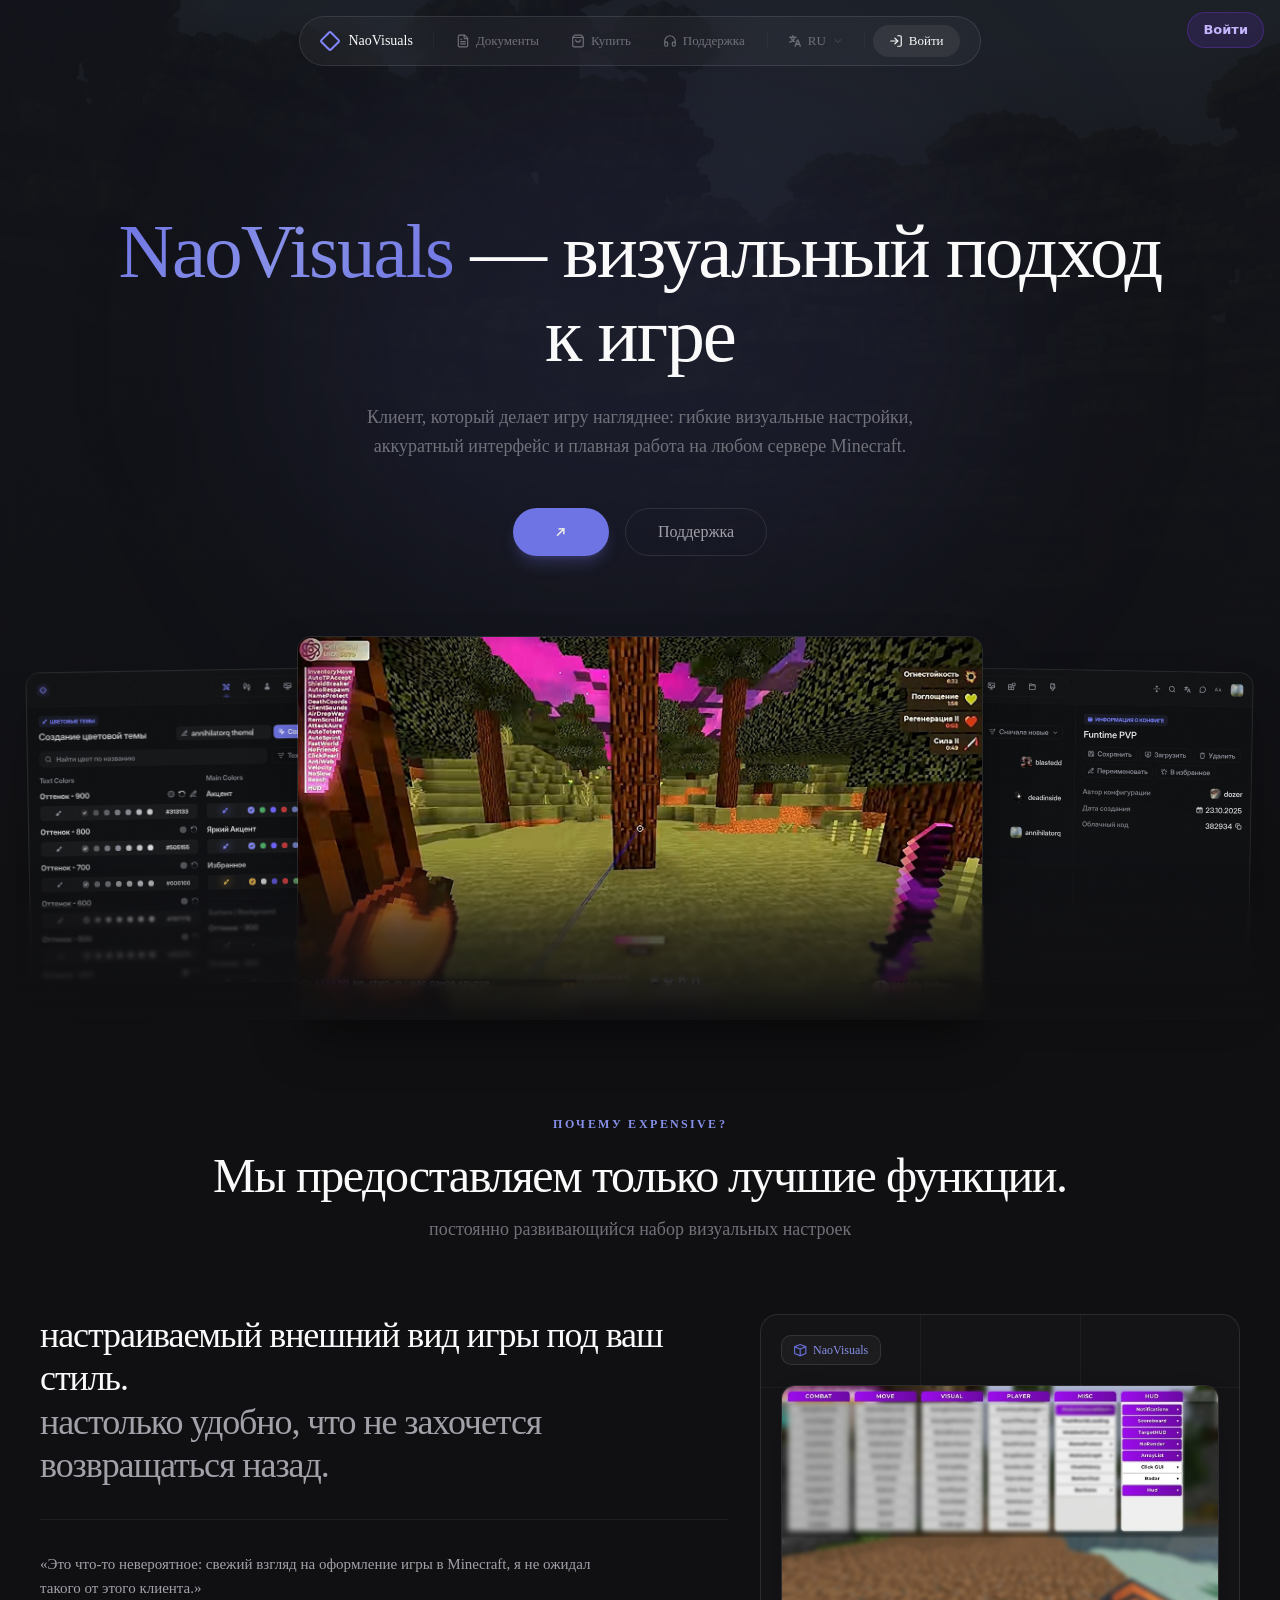
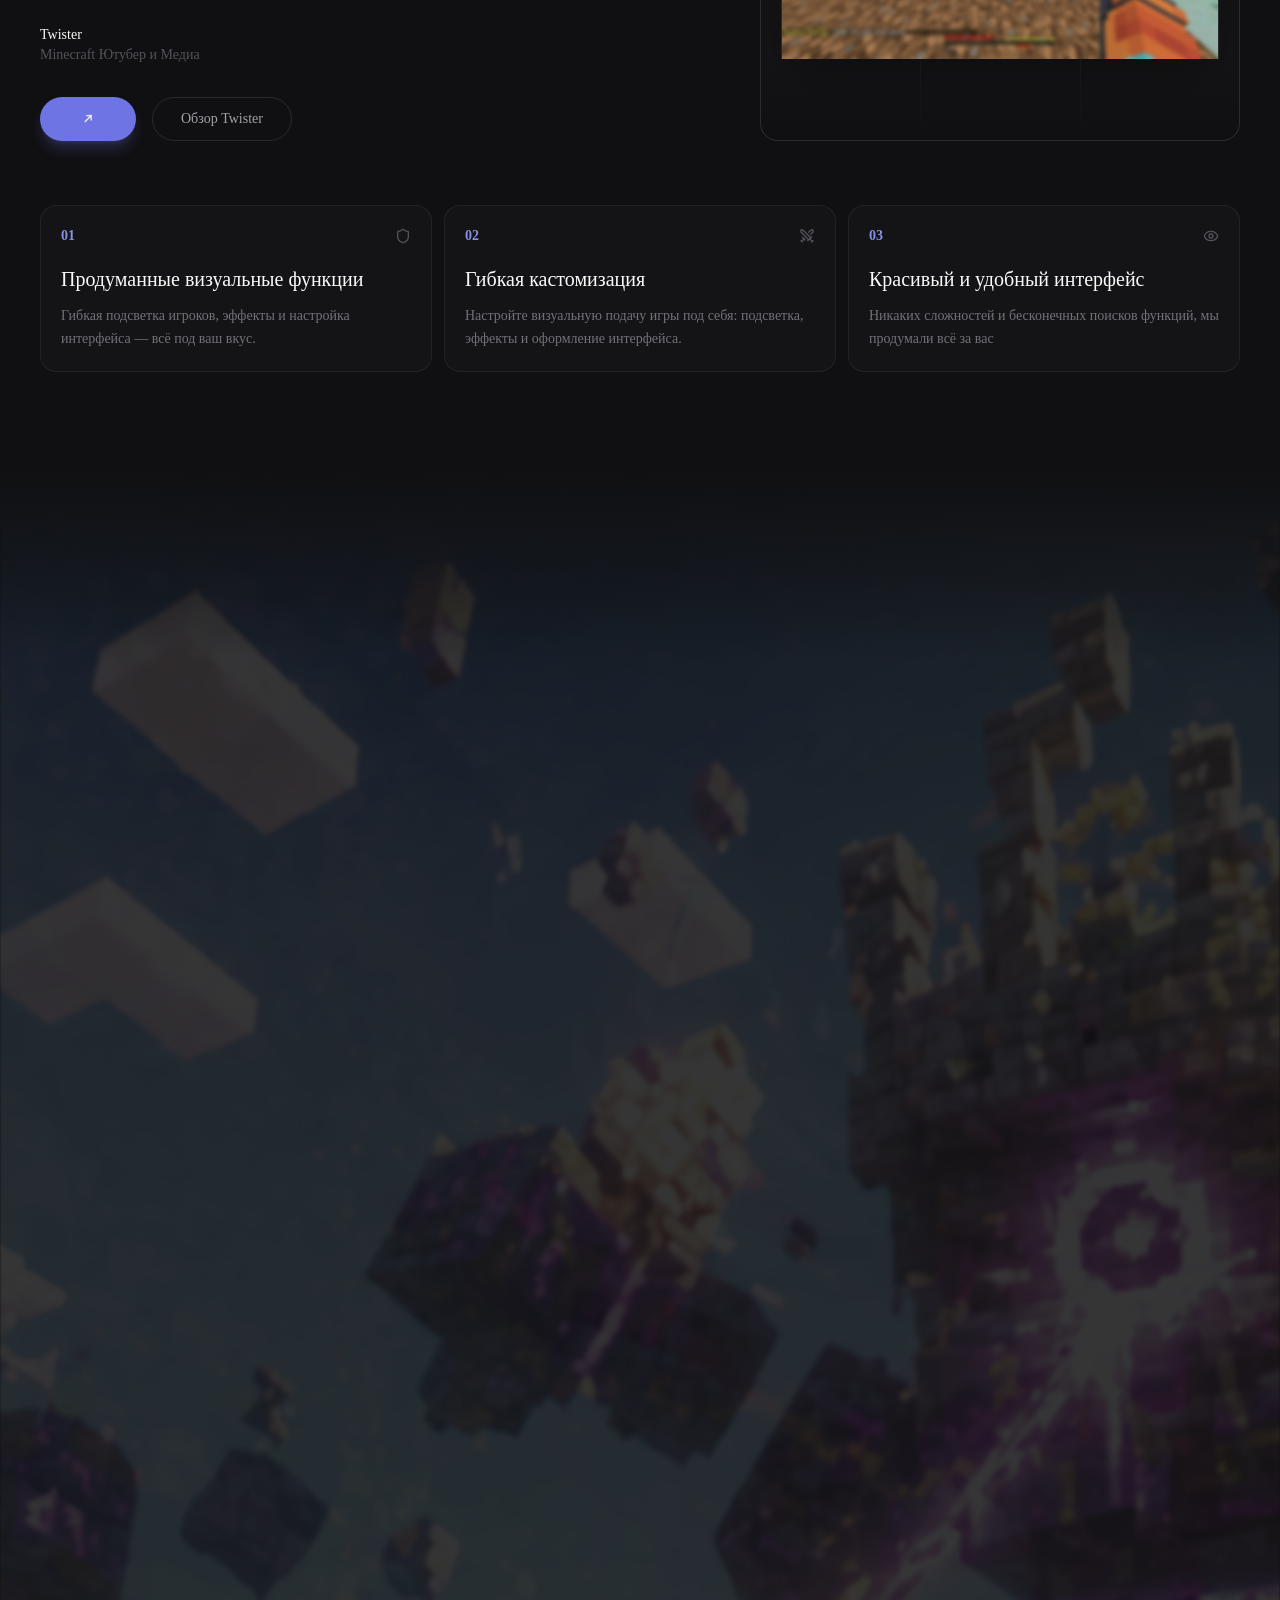
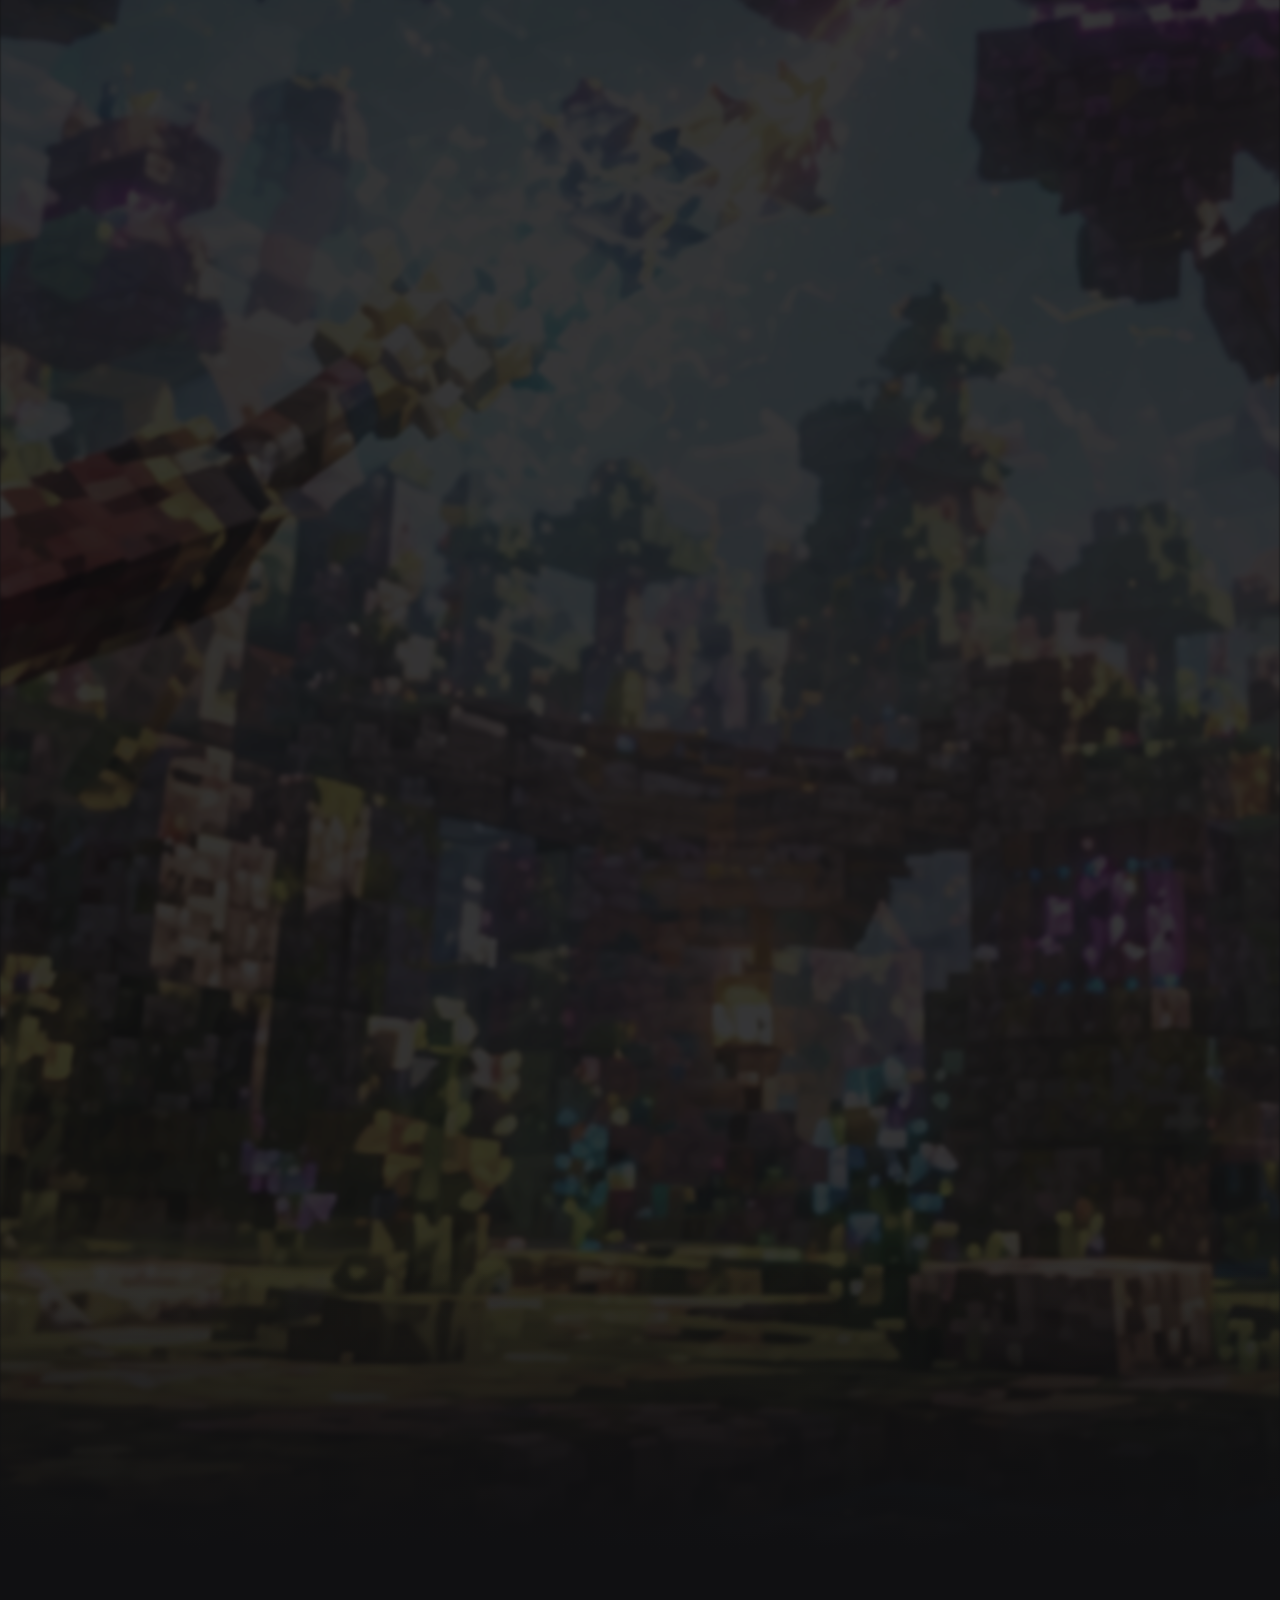
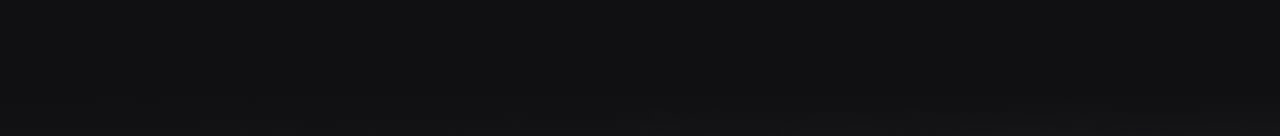
==== commit 28ed2c0e: "Responsive UI: centered auth modal, mobile bottom nav, local image fixes, global responsive CSS" ====
--- a/index.html
+++ b/index.html
@@ -8,137 +8,49 @@
   [data-react-aria-pressable] {
     touch-action: pan-x pan-y pinch-zoom;
   }
-}</style><meta name="viewport" content="width=device-width, initial-scale=1, maximum-scale=1"><link rel="stylesheet" href="index_files/d3b04696b5f13553.css"><link rel="stylesheet" href="index_files/e40074f82c91f54a.css"><link rel="stylesheet" href="index_files/22210f07b4ffce21.css"><meta name="theme-color" media="(prefers-color-scheme: dark)" content="#09090b"><title>NaoVisuals — Premium DLC</title><meta name="description" content="NaoVisuals — a clean, customizable visual client for Minecraft."><link rel="icon" href="index_files/explogo.svg"></head><body class="min-h-screen bg-background font-sans antialiased"><div hidden=""></div><div data-overlay-container="true"><header class="fixed inset-x-0 top-0 z-50 flex justify-center px-4 pt-4" style="transform: translateY(0px);"><nav class="relative hidden items-center gap-1 rounded-full border border-white/[0.08] bg-white/[0.04] font-[family-name:var(--font-display)] backdrop-blur-xl transition-[padding] duration-300 ease-[cubic-bezier(0.4,0,0.2,1)] md:flex" style="padding: 8px 20px;"><div class="pointer-events-none absolute inset-0 overflow-hidden rounded-full"><div data-nav-sweep-1="true" class="absolute inset-y-0 left-0 w-[40%] bg-gradient-to-r from-transparent via-white/[0.1] to-transparent" style="transform: translateX(280%);"></div><div data-nav-sweep-2="true" class="absolute inset-y-0 left-0 w-[70%] bg-gradient-to-r from-transparent via-white/[0.04] to-transparent" style="transform: translateX(220%);"></div></div><div data-nav-logo="true" style="opacity: 1; filter: blur(0px); transform: scale(1);"><a href="https://t.me/darkvibe" class="mr-3 flex items-center gap-2"><img alt="NaoVisuals" loading="lazy" width="20" height="20" decoding="async" style="color:transparent" src="index_files/explogo.svg"><span class="text-sm font-medium text-foreground">NaoVisuals</span></a></div><div data-nav-divider="true" class="mx-1 h-4 w-px bg-white/[0.08]" style="opacity: 0.5; transform: scaleY(1);"></div><div data-nav-link="true" style="opacity: 1; filter: blur(0px); transform: translateY(0px);"><a href="/documents" class="flex items-center gap-1.5 rounded-full px-3.5 py-1.5 text-[13px] text-[#71717a] transition-colors hover:text-foreground"><svg xmlns="http://www.w3.org/2000/svg" width="24" height="24" viewBox="0 0 24 24" fill="none" stroke="currentColor" stroke-width="2" stroke-linecap="round" stroke-linejoin="round" class="lucide lucide-file-text h-3.5 w-3.5" aria-hidden="true"><path d="M6 22a2 2 0 0 1-2-2V4a2 2 0 0 1 2-2h8a2.4 2.4 0 0 1 1.704.706l3.588 3.588A2.4 2.4 0 0 1 20 8v12a2 2 0 0 1-2 2z"></path><path d="M14 2v5a1 1 0 0 0 1 1h5"></path><path d="M10 9H8"></path><path d="M16 13H8"></path><path d="M16 17H8"></path></svg>Документы</a></div><div data-nav-link="true" style="opacity: 1; filter: blur(0px); transform: translateY(0px);"><a href="https://t.me/darkvibe" class="flex items-center gap-1.5 rounded-full px-3.5 py-1.5 text-[13px] text-[#71717a] transition-colors hover:text-foreground"><svg xmlns="http://www.w3.org/2000/svg" width="24" height="24" viewBox="0 0 24 24" fill="none" stroke="currentColor" stroke-width="2" stroke-linecap="round" stroke-linejoin="round" class="lucide lucide-shopping-bag h-3.5 w-3.5" aria-hidden="true"><path d="M16 10a4 4 0 0 1-8 0"></path><path d="M3.103 6.034h17.794"></path><path d="M3.4 5.467a2 2 0 0 0-.4 1.2V20a2 2 0 0 0 2 2h14a2 2 0 0 0 2-2V6.667a2 2 0 0 0-.4-1.2l-2-2.667A2 2 0 0 0 17 2H7a2 2 0 0 0-1.6.8z"></path></svg>Купить</a></div><div data-nav-link="true" style="opacity: 1; filter: blur(0px); transform: translateY(0px);"><a href="https://t.me/darkvibe" class="flex items-center gap-1.5 rounded-full px-3.5 py-1.5 text-[13px] text-[#71717a] transition-colors hover:text-foreground"><svg xmlns="http://www.w3.org/2000/svg" width="24" height="24" viewBox="0 0 24 24" fill="none" stroke="currentColor" stroke-width="2" stroke-linecap="round" stroke-linejoin="round" class="lucide lucide-headphones h-3.5 w-3.5" aria-hidden="true"><path d="M3 14h3a2 2 0 0 1 2 2v3a2 2 0 0 1-2 2H5a2 2 0 0 1-2-2v-7a9 9 0 0 1 18 0v7a2 2 0 0 1-2 2h-1a2 2 0 0 1-2-2v-3a2 2 0 0 1 2-2h3"></path></svg>Поддержка</a></div><div data-nav-divider="true" class="mx-1 h-4 w-px bg-white/[0.08]" style="opacity: 0.5; transform: scaleY(1);"></div><div data-nav-action="true" class="relative" style="opacity: 1; filter: blur(0px); transform: translateX(0px);"><button class="flex items-center gap-1.5 rounded-full px-3 py-1.5 text-[13px] text-[#71717a] transition-colors hover:text-foreground"><img alt="" loading="lazy" width="14" height="14" decoding="async" class="opacity-70" style="color:transparent" src="index_files/language.svg">RU<svg xmlns="http://www.w3.org/2000/svg" width="24" height="24" viewBox="0 0 24 24" fill="none" stroke="currentColor" stroke-width="2" stroke-linecap="round" stroke-linejoin="round" class="lucide lucide-chevron-down h-3 w-3 opacity-50 transition-transform duration-200" aria-hidden="true"><path d="m6 9 6 6 6-6"></path></svg></button></div><div data-nav-divider="true" class="mx-1 h-4 w-px bg-white/[0.08]" style="opacity: 0.5; transform: scaleY(1);"></div><div data-nav-action="true" style="opacity: 1; filter: blur(0px); transform: translateX(0px);"><a href="/auth" class="flex h-8 items-center gap-1.5 rounded-full bg-white/[0.07] px-4 text-[13px] font-medium text-foreground transition-colors hover:bg-white/[0.12]"><svg xmlns="http://www.w3.org/2000/svg" width="24" height="24" viewBox="0 0 24 24" fill="none" stroke="currentColor" stroke-width="2" stroke-linecap="round" stroke-linejoin="round" class="lucide lucide-log-in h-3.5 w-3.5" aria-hidden="true"><path d="m10 17 5-5-5-5"></path><path d="M15 12H3"></path><path d="M15 3h4a2 2 0 0 1 2 2v14a2 2 0 0 1-2 2h-4"></path></svg>Войти</a></div></nav><nav class="flex w-full max-w-[420px] items-center justify-between rounded-full border border-white/[0.08] bg-white/[0.04] font-[family-name:var(--font-display)] backdrop-blur-xl transition-[padding] duration-300 ease-[cubic-bezier(0.4,0,0.2,1)] md:hidden" style="padding: 8px 16px;"><div data-mob-logo="true" style="opacity: 1;"><a href="https://t.me/darkvibe" class="flex items-center gap-2"><img alt="NaoVisuals" loading="lazy" width="18" height="18" decoding="async" style="color:transparent" src="index_files/explogo.svg"><span class="text-sm font-medium text-foreground">NaoVisuals</span></a></div><div data-mob-action="true" class="flex items-center gap-2" style="opacity: 1;"><button class="flex items-center gap-1 rounded-full px-2 py-1 text-[12px] text-[#71717a]"><img alt="" loading="lazy" width="12" height="12" decoding="async" class="opacity-70" style="color:transparent" src="index_files/language.svg">RU</button><button class="flex h-8 w-8 items-center justify-center rounded-full text-[#a1a1aa] transition-colors hover:text-foreground"><svg xmlns="http://www.w3.org/2000/svg" width="24" height="24" viewBox="0 0 24 24" fill="none" stroke="currentColor" stroke-width="2" stroke-linecap="round" stroke-linejoin="round" class="lucide lucide-menu h-4 w-4" aria-hidden="true"><path d="M4 5h16"></path><path d="M4 12h16"></path><path d="M4 19h16"></path></svg></button></div></nav></header><main class="relative min-h-screen bg-[#101012]"><section class="relative min-h-screen w-full"><div class="absolute inset-0 overflow-hidden"><img alt="" decoding="async" data-nimg="fill" class="h-full w-full object-cover object-center opacity-60" style="position:absolute;height:100%;width:100%;left:0;top:0;right:0;bottom:0;color:transparent" src="index_files/background.svg"><div class="absolute inset-0 bg-gradient-to-b from-transparent via-[#101012]/30 to-[#101012]"></div></div><div class="pointer-events-none absolute inset-x-0 top-[80px] flex justify-center sm:top-[100px]"><div class="h-[300px] w-[400px] rounded-full bg-primary-500/10 blur-[80px] sm:h-[400px] sm:w-[550px] sm:blur-[100px] lg:h-[500px] lg:w-[700px] lg:blur-[120px]"></div></div><div class="relative z-10 flex flex-col items-center px-4 pt-[170px] sm:pt-[190px] lg:pt-[210px]"><h1 class="text-center font-[family-name:var(--font-display)] text-[clamp(2rem,6vw,5rem)] font-normal leading-[1.1] tracking-tight" style="opacity: 1; filter: blur(0px); transform: none;"><span class="gradient-text">NaoVisuals</span><span class="text-foreground"> — визуальный подход</span><br><span class="text-foreground">к игре</span></h1><div class="mt-4 max-w-[520px] px-2 sm:mt-6 sm:max-w-[580px] sm:px-0"><p style="text-align:center;overflow:hidden;display:inline-block;white-space:normal;word-wrap:break-word;will-change:transform, opacity" class="split-parent text-center text-sm leading-relaxed text-[#71717a] sm:text-base lg:text-lg" aria-label="Клиент, который делает игру нагляднее: гибкие визуальные настройки, аккуратный интерфейс и плавная работа на любом сервере Minecraft.">Клиент, который делает игру нагляднее: гибкие визуальные настройки, аккуратный интерфейс и плавная работа на любом сервере Minecraft.</p></div><div class="mt-8 flex w-full flex-col items-center gap-3 px-4 sm:mt-10 sm:w-auto sm:flex-row sm:gap-4 sm:px-0" style="opacity: 1; transform: none;"><a href="https://t.me/darkvibe" role="button" tabindex="0" class="z-0 group relative inline-flex items-center justify-center box-border appearance-none select-none whitespace-nowrap subpixel-antialiased overflow-hidden tap-highlight-transparent transform-gpu data-[pressed=true]:scale-[0.97] cursor-pointer outline-solid outline-transparent data-[focus-visible=true]:z-10 data-[focus-visible=true]:outline-2 data-[focus-visible=true]:outline-focus data-[focus-visible=true]:outline-offset-2 min-w-24 [&amp;&gt;svg]:max-w-[theme(spacing.8)] motion-reduce:transition-none data-[hover=true]:opacity-hover h-11 w-full gap-2 rounded-full bg-primary-500 px-8 text-sm font-medium text-white shadow-lg shadow-primary-500/25 transition-shadow hover:shadow-xl hover:shadow-primary-500/30 sm:h-12 sm:w-auto sm:text-base"Купить продукт><img alt="" loading="lazy" width="14" height="14" decoding="async" class="invert" style="color:transparent" src="index_files/arrow.svg"></a><a href="https://t.me/darkvibe" role="button" tabindex="0" class="z-0 group relative inline-flex items-center justify-center box-border appearance-none select-none whitespace-nowrap subpixel-antialiased overflow-hidden tap-highlight-transparent transform-gpu data-[pressed=true]:scale-[0.97] cursor-pointer outline-solid outline-transparent data-[focus-visible=true]:z-10 data-[focus-visible=true]:outline-2 data-[focus-visible=true]:outline-focus data-[focus-visible=true]:outline-offset-2 min-w-24 gap-3 [&amp;&gt;svg]:max-w-[theme(spacing.8)] transition-transform-colors-opacity motion-reduce:transition-none data-[hover=true]:opacity-hover h-11 w-full rounded-full border border-white/[0.08] bg-transparent px-8 text-sm font-medium text-[#a1a1aa] hover:bg-white/[0.04] hover:text-foreground sm:h-12 sm:w-auto sm:text-base">Поддержка</a></div><div class="relative mt-12 flex w-full max-w-[1800px] items-start justify-center sm:mt-16 lg:mt-20" style="perspective:1200px"><div class="absolute left-0 top-8 z-10 hidden w-[42%] -rotate-1 gpu-promote sm:block sm:left-[1%]" style="opacity: 1; transform: none;"><div class="overflow-hidden rounded-xl border border-white/[0.06] shadow-2xl shadow-black/40"><img alt="Menu themes" loading="lazy" width="750" height="900" decoding="async" class="h-auto w-full" style="color:transparent" src="index_files/menuthemes.svg"></div></div><div class="relative z-20 w-[85%] gpu-promote sm:w-[55%]" style="opacity: 1; transform: none;"><div class="overflow-hidden rounded-xl border border-white/[0.08] shadow-2xl shadow-black/50"><img alt="NaoVisuals" loading="lazy" width="1440" height="803" decoding="async" class="h-auto w-full" style="color:transparent" src="images/client.jpg"></div></div><div class="absolute right-0 top-8 z-10 hidden w-[42%] rotate-1 gpu-promote sm:block sm:right-[1%]" style="opacity: 1; transform: none;"><div class="overflow-hidden rounded-xl border border-white/[0.06] shadow-2xl shadow-black/40"><img alt="Config menu" loading="lazy" width="750" height="900" decoding="async" class="h-auto w-full" style="color:transparent" src="index_files/configmenu.svg"></div></div><div class="pointer-events-none absolute inset-x-0 bottom-0 z-30 h-[40%]"><div class="h-1/4 w-full backdrop-blur-[0.5px] gpu-promote-blur" style="mask:linear-gradient(to bottom, transparent, black)"></div><div class="h-1/4 w-full backdrop-blur-[1px] gpu-promote-blur"></div><div class="h-1/4 w-full backdrop-blur-[2px] gpu-promote-blur"></div><div class="h-1/4 w-full backdrop-blur-[6px] gpu-promote-blur"></div></div><div class="pointer-events-none absolute inset-x-0 bottom-0 z-30 h-[45%] bg-gradient-to-b from-transparent via-[#101012]/70 to-[#101012]"></div></div></div></section><section class="relative w-full px-4 py-16 sm:px-6 sm:py-20 lg:px-8 lg:py-24" style="content-visibility:auto;contain-intrinsic-size:auto 900px"><div class="mx-auto max-w-[1200px]"><div class="mb-10 flex flex-col items-center text-center sm:mb-12 lg:mb-16"><span class="mb-3 text-xs font-semibold uppercase tracking-[0.2em] text-primary-400 sm:mb-4" style="display:flex;flex-wrap:wrap"><span class="inline-block will-change-[transform,filter,opacity]" style="filter: blur(0px); opacity: 1; transform: none;">П</span><span class="inline-block will-change-[transform,filter,opacity]" style="filter: blur(0px); opacity: 1; transform: none;">о</span><span class="inline-block will-change-[transform,filter,opacity]" style="filter: blur(0px); opacity: 1; transform: none;">ч</span><span class="inline-block will-change-[transform,filter,opacity]" style="filter: blur(0px); opacity: 1; transform: none;">е</span><span class="inline-block will-change-[transform,filter,opacity]" style="filter: blur(0px); opacity: 1; transform: none;">м</span><span class="inline-block will-change-[transform,filter,opacity]" style="filter: blur(0px); opacity: 1; transform: none;">у</span><span class="inline-block will-change-[transform,filter,opacity]" style="filter: blur(0px); opacity: 1; transform: none;">&nbsp;</span><span class="inline-block will-change-[transform,filter,opacity]" style="filter: blur(0px); opacity: 1; transform: none;">E</span><span class="inline-block will-change-[transform,filter,opacity]" style="filter: blur(0px); opacity: 1; transform: none;">x</span><span class="inline-block will-change-[transform,filter,opacity]" style="filter: blur(0px); opacity: 1; transform: none;">p</span><span class="inline-block will-change-[transform,filter,opacity]" style="filter: blur(0px); opacity: 1; transform: none;">e</span><span class="inline-block will-change-[transform,filter,opacity]" style="filter: blur(0px); opacity: 1; transform: none;">n</span><span class="inline-block will-change-[transform,filter,opacity]" style="filter: blur(0px); opacity: 1; transform: none;">s</span><span class="inline-block will-change-[transform,filter,opacity]" style="filter: blur(0px); opacity: 1; transform: none;">i</span><span class="inline-block will-change-[transform,filter,opacity]" style="filter: blur(0px); opacity: 1; transform: none;">v</span><span class="inline-block will-change-[transform,filter,opacity]" style="filter: blur(0px); opacity: 1; transform: none;">e</span><span class="inline-block will-change-[transform,filter,opacity]" style="filter: blur(0px); opacity: 1; transform: none;">?</span></span><h2 class="font-[family-name:var(--font-display)] text-[clamp(1.5rem,4vw,3rem)] font-normal leading-[1.15] tracking-[-0.03em] text-foreground" style="display:flex;flex-wrap:wrap"><span class="inline-block will-change-[transform,filter,opacity]" style="filter: blur(0px); opacity: 1; transform: none;">Мы&nbsp;</span><span class="inline-block will-change-[transform,filter,opacity]" style="filter: blur(0px); opacity: 1; transform: none;">предоставляем&nbsp;</span><span class="inline-block will-change-[transform,filter,opacity]" style="filter: blur(0px); opacity: 1; transform: none;">только&nbsp;</span><span class="inline-block will-change-[transform,filter,opacity]" style="filter: blur(0px); opacity: 1; transform: none;">лучшие&nbsp;</span><span class="inline-block will-change-[transform,filter,opacity]" style="filter: blur(0px); opacity: 1; transform: none;">функции.</span></h2><div class="mt-2 sm:mt-3"><p style="text-align:center;overflow:hidden;display:inline-block;white-space:normal;word-wrap:break-word;will-change:transform, opacity" class="split-parent text-sm text-[#71717a] sm:text-base lg:text-lg" aria-label="постоянно развивающийся набор визуальных настроек">постоянно развивающийся набор визуальных настроек</p></div></div><div class="mb-10 grid grid-cols-1 gap-8 sm:mb-12 lg:mb-16 lg:grid-cols-[1fr_auto]"><div class="flex flex-col justify-center" style="opacity: 1; transform: none;"><h3 class="font-[family-name:var(--font-display)] text-[clamp(1.25rem,3vw,2.25rem)] font-normal leading-[1.2] tracking-[-0.03em]"><span class="text-foreground">настраиваемый внешний вид игры под ваш стиль.</span><br><span class="text-[#a1a1aa]">настолько удобно, что не захочется возвращаться назад.</span></h3><div class="my-6 h-px w-full bg-white/[0.06] sm:my-8"></div><blockquote class="max-w-[580px] text-sm leading-relaxed text-[#a1a1aa] sm:text-[15px]">«Это что-то невероятное: свежий взгляд на оформление игры в Minecraft, я не ожидал такого от этого клиента.»</blockquote><div class="mt-5 sm:mt-6"><p class="text-sm font-medium text-foreground">Twister</p><p class="text-sm text-[#52525b]">Minecraft Ютубер и Медиа</p></div><div class="mt-6 flex flex-col gap-3 sm:mt-8 sm:flex-row sm:items-center sm:gap-4"><a href="https://t.me/darkvibe" role="button" tabindex="0" class="z-0 group relative inline-flex items-center justify-center box-border appearance-none select-none whitespace-nowrap subpixel-antialiased overflow-hidden tap-highlight-transparent transform-gpu data-[pressed=true]:scale-[0.97] cursor-pointer outline-solid outline-transparent data-[focus-visible=true]:z-10 data-[focus-visible=true]:outline-2 data-[focus-visible=true]:outline-focus data-[focus-visible=true]:outline-offset-2 min-w-24 [&amp;&gt;svg]:max-w-[theme(spacing.8)] motion-reduce:transition-none data-[hover=true]:opacity-hover h-10 gap-2 rounded-full bg-primary-500 px-6 text-sm font-medium text-white shadow-lg shadow-primary-500/25 transition-shadow hover:shadow-xl hover:shadow-primary-500/30 sm:h-11 sm:px-7"Купить продукт><img alt="" loading="lazy" width="13" height="13" decoding="async" class="invert" style="color:transparent" src="index_files/arrow.svg"></a><a href="https://t.me/darkvibe" role="button" tabindex="0" class="z-0 group relative inline-flex items-center justify-center box-border appearance-none select-none whitespace-nowrap subpixel-antialiased overflow-hidden tap-highlight-transparent transform-gpu data-[pressed=true]:scale-[0.97] cursor-pointer outline-solid outline-transparent data-[focus-visible=true]:z-10 data-[focus-visible=true]:outline-2 data-[focus-visible=true]:outline-focus data-[focus-visible=true]:outline-offset-2 min-w-24 gap-3 [&amp;&gt;svg]:max-w-[theme(spacing.8)] transition-transform-colors-opacity motion-reduce:transition-none data-[hover=true]:opacity-hover h-10 rounded-full border border-white/[0.08] bg-transparent px-6 text-sm font-medium text-[#a1a1aa] hover:bg-white/[0.04] hover:text-foreground sm:h-11 sm:px-7">Обзор Twister</a></div></div><div class="relative w-full overflow-hidden rounded-2xl border border-white/[0.06] bg-white/[0.02] lg:max-w-[480px]" style="opacity: 1; transform: none;"><div class="pointer-events-none absolute inset-0"><div class="absolute inset-y-0 left-1/3 w-px bg-white/[0.04]"></div><div class="absolute inset-y-0 left-2/3 w-px bg-white/[0.04]"></div><div class="absolute inset-x-0 top-[72px] h-px bg-white/[0.04]"></div></div><div class="relative z-10 p-4 sm:p-5"><div class="inline-flex items-center gap-1.5 rounded-lg border border-white/[0.08] bg-white/[0.04] px-3 py-1.5 backdrop-blur-xl"><img alt="" loading="lazy" width="13" height="13" decoding="async" style="color:transparent" src="index_files/box.svg"><span class="text-xs font-medium text-primary-400">NaoVisuals</span></div></div><div class="relative z-10 flex justify-center px-4 pb-0 sm:px-5"><div class="w-full overflow-hidden rounded-t-xl border border-b-0 border-white/[0.06] shadow-2xl shadow-black/30"><img alt="NaoVisuals ClickGUI" loading="lazy" width="640" height="400" decoding="async" class="h-auto w-full" style="color:transparent" src="images/clickgui.jpg"></div></div><div class="pointer-events-none absolute inset-x-0 bottom-0 z-20 h-20 bg-gradient-to-b from-transparent to-[#101012]"></div></div></div><div class="magic-bento-grid grid-cols-1 sm:grid-cols-2 md:grid-cols-3"><div style="opacity: 1; transform: none;"><div class="magic-bento-card magic-bento-card--border-glow group h-full particle-container" style="position: relative; overflow: hidden; --glow-intensity: 0;"><div class="relative z-10 flex h-full flex-col"><div class="mb-4 flex items-center justify-between sm:mb-5"><span class="text-sm font-semibold text-primary-400">01</span><svg xmlns="http://www.w3.org/2000/svg" width="24" height="24" viewBox="0 0 24 24" fill="none" stroke="currentColor" stroke-width="2" stroke-linecap="round" stroke-linejoin="round" class="lucide lucide-shield h-4 w-4 text-[#52525b] transition-colors group-hover:text-primary-400" aria-hidden="true"><path d="M20 13c0 5-3.5 7.5-7.66 8.95a1 1 0 0 1-.67-.01C7.5 20.5 4 18 4 13V6a1 1 0 0 1 1-1c2 0 4.5-1.2 6.24-2.72a1.17 1.17 0 0 1 1.52 0C14.51 3.81 17 5 19 5a1 1 0 0 1 1 1z"></path></svg></div><h4 class="mb-2 font-[family-name:var(--font-display)] text-lg font-normal leading-snug text-foreground sm:mb-3 sm:text-xl">Продуманные визуальные функции</h4><p class="text-[13px] leading-relaxed text-[#71717a] sm:text-sm">Гибкая подсветка игроков, эффекты и настройка интерфейса — всё под ваш вкус.</p></div></div></div><div style="opacity: 1; transform: none;"><div class="magic-bento-card magic-bento-card--border-glow group h-full particle-container" style="position: relative; overflow: hidden; --glow-intensity: 0;"><div class="relative z-10 flex h-full flex-col"><div class="mb-4 flex items-center justify-between sm:mb-5"><span class="text-sm font-semibold text-primary-400">02</span><svg xmlns="http://www.w3.org/2000/svg" width="24" height="24" viewBox="0 0 24 24" fill="none" stroke="currentColor" stroke-width="2" stroke-linecap="round" stroke-linejoin="round" class="lucide lucide-swords h-4 w-4 text-[#52525b] transition-colors group-hover:text-primary-400" aria-hidden="true"><polyline points="14.5 17.5 3 6 3 3 6 3 17.5 14.5"></polyline><line x1="13" x2="19" y1="19" y2="13"></line><line x1="16" x2="20" y1="16" y2="20"></line><line x1="19" x2="21" y1="21" y2="19"></line><polyline points="14.5 6.5 18 3 21 3 21 6 17.5 9.5"></polyline><line x1="5" x2="9" y1="14" y2="18"></line><line x1="7" x2="4" y1="17" y2="20"></line><line x1="3" x2="5" y1="19" y2="21"></line></svg></div><h4 class="mb-2 font-[family-name:var(--font-display)] text-lg font-normal leading-snug text-foreground sm:mb-3 sm:text-xl">Гибкая кастомизация</h4><p class="text-[13px] leading-relaxed text-[#71717a] sm:text-sm">Настройте визуальную подачу игры под себя: подсветка, эффекты и оформление интерфейса.</p></div></div></div><div style="opacity: 1; transform: none;"><div class="magic-bento-card magic-bento-card--border-glow group h-full particle-container" style="position: relative; overflow: hidden; --glow-intensity: 0;"><div class="relative z-10 flex h-full flex-col"><div class="mb-4 flex items-center justify-between sm:mb-5"><span class="text-sm font-semibold text-primary-400">03</span><svg xmlns="http://www.w3.org/2000/svg" width="24" height="24" viewBox="0 0 24 24" fill="none" stroke="currentColor" stroke-width="2" stroke-linecap="round" stroke-linejoin="round" class="lucide lucide-eye h-4 w-4 text-[#52525b] transition-colors group-hover:text-primary-400" aria-hidden="true"><path d="M2.062 12.348a1 1 0 0 1 0-.696 10.75 10.75 0 0 1 19.876 0 1 1 0 0 1 0 .696 10.75 10.75 0 0 1-19.876 0"></path><circle cx="12" cy="12" r="3"></circle></svg></div><h4 class="mb-2 font-[family-name:var(--font-display)] text-lg font-normal leading-snug text-foreground sm:mb-3 sm:text-xl">Красивый и удобный интерфейс</h4><p class="text-[13px] leading-relaxed text-[#71717a] sm:text-sm">Никаких сложностей и бесконечных поисков функций, мы продумали всё за вас</p></div></div></div></div></div></section><div class="relative"><div aria-hidden="true" class="pointer-events-none absolute inset-0 overflow-hidden"><img alt="" loading="lazy" decoding="async" data-nimg="fill" class="object-cover object-center opacity-55 saturate-50 brightness-[0.55] blur-[1px]" style="position:absolute;height:100%;width:100%;left:0;top:0;right:0;bottom:0;color:transparent" sizes="100vw" srcset="/_next/image?url=%2Fimages%2Flanding%2Fsecta.png&amp;w=640&amp;q=75 640w, /_next/image?url=%2Fimages%2Flanding%2Fsecta.png&amp;w=750&amp;q=75 750w, /_next/image?url=%2Fimages%2Flanding%2Fsecta.png&amp;w=828&amp;q=75 828w, /_next/image?url=%2Fimages%2Flanding%2Fsecta.png&amp;w=1080&amp;q=75 1080w, /_next/image?url=%2Fimages%2Flanding%2Fsecta.png&amp;w=1200&amp;q=75 1200w, /_next/image?url=%2Fimages%2Flanding%2Fsecta.png&amp;w=1920&amp;q=75 1920w, /_next/image?url=%2Fimages%2Flanding%2Fsecta.png&amp;w=2048&amp;q=75 2048w, /_next/image?url=%2Fimages%2Flanding%2Fsecta.png&amp;w=3840&amp;q=75 3840w" src="index_files/secta.png"><div class="absolute inset-0 bg-[#101012]/45"></div><div class="absolute inset-x-0 top-0 h-48 bg-gradient-to-b from-[#101012] to-transparent"></div><div class="absolute inset-x-0 bottom-0 h-72 bg-gradient-to-t from-[#101012] to-transparent"></div></div><div class="relative"><section class="relative w-full px-4 py-16 sm:px-6 sm:py-20 lg:px-8 lg:py-24" style="content-visibility:auto;contain-intrinsic-size:auto 800px"><div class="mx-auto max-w-[1200px]"><div class="flex flex-col items-center text-center"><div style="opacity: 1; transform: none;"><span class="inline-flex items-center gap-1.5 rounded-full border border-primary-500/25 bg-primary-500/[0.08] px-3 py-1 text-[11px] font-medium uppercase tracking-[0.1em] text-primary-300 backdrop-blur-xl"><svg xmlns="http://www.w3.org/2000/svg" width="24" height="24" viewBox="0 0 24 24" fill="none" stroke="currentColor" stroke-width="2" stroke-linecap="round" stroke-linejoin="round" class="lucide lucide-sparkles h-3 w-3" aria-hidden="true"><path d="M11.017 2.814a1 1 0 0 1 1.966 0l1.051 5.558a2 2 0 0 0 1.594 1.594l5.558 1.051a1 1 0 0 1 0 1.966l-5.558 1.051a2 2 0 0 0-1.594 1.594l-1.051 5.558a1 1 0 0 1-1.966 0l-1.051-5.558a2 2 0 0 0-1.594-1.594l-5.558-1.051a1 1 0 0 1 0-1.966l5.558-1.051a2 2 0 0 0 1.594-1.594z"></path><path d="M20 2v4"></path><path d="M22 4h-4"></path><circle cx="4" cy="20" r="2"></circle></svg>Моментальная настройка</span></div><h2 class="mt-5 font-[family-name:var(--font-display)] text-[clamp(1.75rem,4.5vw,3.5rem)] font-medium leading-[1.05] tracking-[-0.03em] text-foreground" style="opacity: 1; filter: blur(0px); transform: none;">Облачные конфиги</h2><div class="mt-3 max-w-[580px]"><p style="text-align:center;overflow:hidden;display:inline-block;white-space:normal;word-wrap:break-word;will-change:transform, opacity" class="split-parent text-[14px] leading-relaxed text-[#a1a1aa] sm:text-[15px] lg:text-base" aria-label="делитесь конфигурациями с другими, заимствуйте конфиги других игроков. самая удобная система конфигов в NaoVisuals">делитесь конфигурациями с другими, заимствуйте конфиги других игроков. самая удобная система конфигов в NaoVisuals</p></div></div><div class="mt-12 grid grid-cols-1 gap-x-8 gap-y-12 sm:mt-14 sm:grid-cols-2 sm:gap-y-14 lg:mt-16 lg:grid-cols-3 lg:gap-x-12 lg:gap-y-16"><div class="flex flex-col items-center text-center" style="opacity: 1; transform: none;"><svg xmlns="http://www.w3.org/2000/svg" width="24" height="24" viewBox="0 0 24 24" fill="none" stroke="currentColor" stroke-width="1.5" stroke-linecap="round" stroke-linejoin="round" class="lucide lucide-blocks mb-4 h-5 w-5 text-blue-400" aria-hidden="true"><path d="M10 22V7a1 1 0 0 0-1-1H4a2 2 0 0 0-2 2v12a2 2 0 0 0 2 2h12a2 2 0 0 0 2-2v-5a1 1 0 0 0-1-1H2"></path><rect x="14" y="2" width="8" height="8" rx="1"></rect></svg><h4 class="mb-1.5 font-[family-name:var(--font-display)] text-[16px] font-medium text-foreground sm:text-[17px]">Fabric API</h4><p class="max-w-[280px] text-[13px] leading-relaxed text-[#a1a1aa]">NaoVisuals разработан на базе Fabric API, что открывает широкие возможности для кастомизации клиента модами</p></div><div class="flex flex-col items-center text-center" style="opacity: 1; transform: none;"><svg xmlns="http://www.w3.org/2000/svg" width="24" height="24" viewBox="0 0 24 24" fill="none" stroke="currentColor" stroke-width="1.5" stroke-linecap="round" stroke-linejoin="round" class="lucide lucide-keyboard mb-4 h-5 w-5 text-amber-400" aria-hidden="true"><path d="M10 8h.01"></path><path d="M12 12h.01"></path><path d="M14 8h.01"></path><path d="M16 12h.01"></path><path d="M18 8h.01"></path><path d="M6 8h.01"></path><path d="M7 16h10"></path><path d="M8 12h.01"></path><rect width="20" height="16" x="2" y="4" rx="2"></rect></svg><h4 class="mb-1.5 font-[family-name:var(--font-display)] text-[16px] font-medium text-foreground sm:text-[17px]">Детальная система биндов</h4><p class="max-w-[280px] text-[13px] leading-relaxed text-[#a1a1aa]">Наша система клавиш позволяет создать своё «пианино». Переключайте настройки, не отрываясь от игры.</p></div><div class="flex flex-col items-center text-center" style="opacity: 1; transform: none;"><svg xmlns="http://www.w3.org/2000/svg" width="24" height="24" viewBox="0 0 24 24" fill="none" stroke="currentColor" stroke-width="1.5" stroke-linecap="round" stroke-linejoin="round" class="lucide lucide-message-circle mb-4 h-5 w-5 text-indigo-400" aria-hidden="true"><path d="M2.992 16.342a2 2 0 0 1 .094 1.167l-1.065 3.29a1 1 0 0 0 1.236 1.168l3.413-.998a2 2 0 0 1 1.099.092 10 10 0 1 0-4.777-4.719"></path></svg><h4 class="mb-1.5 font-[family-name:var(--font-display)] text-[16px] font-medium text-foreground sm:text-[17px]">Встроенный чат</h4><p class="max-w-[280px] text-[13px] leading-relaxed text-[#a1a1aa]">Общайтесь с пользователями, обменивайтесь информацией, находите команды. Всегда приятно иметь собеседника, не так ли?</p></div><div class="flex flex-col items-center text-center" style="opacity: 1; transform: none;"><svg xmlns="http://www.w3.org/2000/svg" width="24" height="24" viewBox="0 0 24 24" fill="none" stroke="currentColor" stroke-width="1.5" stroke-linecap="round" stroke-linejoin="round" class="lucide lucide-headset mb-4 h-5 w-5 text-rose-400" aria-hidden="true"><path d="M3 11h3a2 2 0 0 1 2 2v3a2 2 0 0 1-2 2H5a2 2 0 0 1-2-2v-5Zm0 0a9 9 0 1 1 18 0m0 0v5a2 2 0 0 1-2 2h-1a2 2 0 0 1-2-2v-3a2 2 0 0 1 2-2h3Z"></path><path d="M21 16v2a4 4 0 0 1-4 4h-5"></path></svg><h4 class="mb-1.5 font-[family-name:var(--font-display)] text-[16px] font-medium text-foreground sm:text-[17px]">Качественная техподдержка</h4><p class="max-w-[280px] text-[13px] leading-relaxed text-[#a1a1aa]">Вы можете рассчитывать на быструю и качественную поддержку. Наша команда всегда готова помочь вам с любыми вопросами</p></div><div class="flex flex-col items-center text-center" style="opacity: 1; transform: none;"><svg xmlns="http://www.w3.org/2000/svg" width="24" height="24" viewBox="0 0 24 24" fill="none" stroke="currentColor" stroke-width="1.5" stroke-linecap="round" stroke-linejoin="round" class="lucide lucide-gauge mb-4 h-5 w-5 text-emerald-400" aria-hidden="true"><path d="m12 14 4-4"></path><path d="M3.34 19a10 10 0 1 1 17.32 0"></path></svg><h4 class="mb-1.5 font-[family-name:var(--font-display)] text-[16px] font-medium text-foreground sm:text-[17px]">Точная оптимизация</h4><p class="max-w-[280px] text-[13px] leading-relaxed text-[#a1a1aa]">Клиент NaoVisuals работает без лагов даже на слабых системах, обеспечивая плавную и комфортную игру.</p></div><div class="flex flex-col items-center text-center" style="opacity: 1; transform: none;"><svg xmlns="http://www.w3.org/2000/svg" width="24" height="24" viewBox="0 0 24 24" fill="none" stroke="currentColor" stroke-width="1.5" stroke-linecap="round" stroke-linejoin="round" class="lucide lucide-paintbrush mb-4 h-5 w-5 text-green-400" aria-hidden="true"><path d="m14.622 17.897-10.68-2.913"></path><path d="M18.376 2.622a1 1 0 1 1 3.002 3.002L17.36 9.643a.5.5 0 0 0 0 .707l.944.944a2.41 2.41 0 0 1 0 3.408l-.944.944a.5.5 0 0 1-.707 0L8.354 7.348a.5.5 0 0 1 0-.707l.944-.944a2.41 2.41 0 0 1 3.408 0l.944.944a.5.5 0 0 0 .707 0z"></path><path d="M9 8c-1.804 2.71-3.97 3.46-6.583 3.948a.507.507 0 0 0-.302.819l7.32 8.883a1 1 0 0 0 1.185.204C12.735 20.405 16 16.792 16 15"></path></svg><h4 class="mb-1.5 font-[family-name:var(--font-display)] text-[16px] font-medium text-foreground sm:text-[17px]">Детальная кастомизация UI</h4><p class="max-w-[280px] text-[13px] leading-relaxed text-[#a1a1aa]">Полный контроль над внешним видом интерфейса. Настройте всё под свой стиль и предпочтения.</p></div></div></div></section></div></div><div class="h-20 sm:h-28 lg:h-36"></div><div class="relative"><div aria-hidden="true" class="pointer-events-none absolute inset-0 overflow-hidden"><img alt="" loading="lazy" decoding="async" data-nimg="fill" class="object-cover object-center opacity-55 saturate-[0.4] brightness-[0.55]" style="position:absolute;height:100%;width:100%;left:0;top:0;right:0;bottom:0;color:transparent" sizes="100vw" srcset="/_next/image?url=%2Fimages%2Flanding%2Fnewbg.png&amp;w=640&amp;q=75 640w, /_next/image?url=%2Fimages%2Flanding%2Fnewbg.png&amp;w=750&amp;q=75 750w, /_next/image?url=%2Fimages%2Flanding%2Fnewbg.png&amp;w=828&amp;q=75 828w, /_next/image?url=%2Fimages%2Flanding%2Fnewbg.png&amp;w=1080&amp;q=75 1080w, /_next/image?url=%2Fimages%2Flanding%2Fnewbg.png&amp;w=1200&amp;q=75 1200w, /_next/image?url=%2Fimages%2Flanding%2Fnewbg.png&amp;w=1920&amp;q=75 1920w, /_next/image?url=%2Fimages%2Flanding%2Fnewbg.png&amp;w=2048&amp;q=75 2048w, /_next/image?url=%2Fimages%2Flanding%2Fnewbg.png&amp;w=3840&amp;q=75 3840w" src="index_files/newbg.png"><div class="absolute inset-0 bg-[#101012]/45"></div><div class="absolute inset-x-0 top-0 h-72 bg-gradient-to-b from-[#101012] to-transparent"></div><div class="absolute inset-x-0 bottom-0 h-48 bg-gradient-to-t from-[#101012] to-transparent"></div></div><div class="relative"><section class="relative w-full px-4 py-16 sm:px-6 sm:py-20 lg:px-8 lg:py-24"><div class="mx-auto max-w-[1200px]"><div class="flex flex-col items-end text-right"><div style="opacity: 1; transform: none;"><span class="inline-flex items-center gap-1.5 rounded-full border border-primary-500/25 bg-primary-500/[0.08] px-3 py-1 text-[11px] font-medium uppercase tracking-[0.1em] text-primary-300 backdrop-blur-xl"><svg xmlns="http://www.w3.org/2000/svg" width="24" height="24" viewBox="0 0 24 24" fill="none" stroke="currentColor" stroke-width="2" stroke-linecap="round" stroke-linejoin="round" class="lucide lucide-tag h-3 w-3" aria-hidden="true"><path d="M12.586 2.586A2 2 0 0 0 11.172 2H4a2 2 0 0 0-2 2v7.172a2 2 0 0 0 .586 1.414l8.704 8.704a2.426 2.426 0 0 0 3.42 0l6.58-6.58a2.426 2.426 0 0 0 0-3.42z"></path><circle cx="7.5" cy="7.5" r=".5" fill="currentColor"></circle></svg>Цены</span></div><h2 class="mt-5 font-[family-name:var(--font-display)] text-[clamp(1.75rem,4.5vw,3.5rem)] font-medium leading-[1.05] tracking-[-0.03em] text-foreground" style="opacity: 1; filter: blur(0px); transform: none;">Простые и прозрачные цены</h2><div class="mt-3 max-w-[520px]"><p style="text-align:left;overflow:hidden;display:inline-block;white-space:normal;word-wrap:break-word;will-change:transform, opacity" class="split-parent text-[14px] leading-relaxed text-[#a1a1aa] sm:text-[15px] lg:text-base" aria-label="Выберите подходящий тариф">Выберите подходящий тариф</p></div></div><div class="mt-12 border-t border-white/[0.08] sm:mt-14 lg:mt-16"><button aria-pressed="false" class="group relative w-full border-b border-white/[0.08] py-5 text-left transition-colors hover:bg-white/[0.02] sm:py-6" type="button" style="opacity: 1; transform: none;"><div class="grid grid-cols-[1fr_auto] items-center gap-4 px-4 sm:grid-cols-[minmax(0,1fr)_120px_170px] sm:gap-6 sm:px-6"><div class="flex flex-col gap-1.5"><div class="flex flex-wrap items-center gap-2"><span class="font-[family-name:var(--font-display)] text-[18px] font-medium tracking-tight transition-colors sm:text-[20px] text-[#a1a1aa] group-hover:text-foreground">7 дней</span></div><span class="text-[12px] text-[#71717a] sm:hidden">36₽ /день</span></div><span class="hidden text-[13px] text-[#71717a] sm:inline-block">36₽ /день</span><div class="flex items-baseline justify-end gap-2"><span class="font-[family-name:var(--font-display)] text-[18px] font-medium tracking-tight transition-colors sm:text-[20px] text-[#a1a1aa] group-hover:text-foreground">249₽</span></div></div></button><button aria-pressed="true" class="group relative w-full border-b border-white/[0.08] py-5 text-left transition-colors hover:bg-white/[0.02] sm:py-6" type="button" style="opacity: 1; transform: none;"><span class="absolute inset-y-2 left-0 w-[2px] rounded-full bg-primary-400" style="opacity: 1;"></span><div class="grid grid-cols-[1fr_auto] items-center gap-4 px-4 sm:grid-cols-[minmax(0,1fr)_120px_170px] sm:gap-6 sm:px-6"><div class="flex flex-col gap-1.5"><div class="flex flex-wrap items-center gap-2"><span class="font-[family-name:var(--font-display)] text-[18px] font-medium tracking-tight transition-colors sm:text-[20px] text-foreground">30 дней</span><span class="inline-flex items-center gap-1 rounded-full border border-primary-500/25 bg-primary-500/[0.08] px-2 py-0.5 text-[10px] font-medium uppercase tracking-[0.08em] text-primary-300"><svg xmlns="http://www.w3.org/2000/svg" width="24" height="24" viewBox="0 0 24 24" fill="none" stroke="currentColor" stroke-width="2" stroke-linecap="round" stroke-linejoin="round" class="lucide lucide-crown h-2.5 w-2.5" aria-hidden="true"><path d="M11.562 3.266a.5.5 0 0 1 .876 0L15.39 8.87a1 1 0 0 0 1.516.294L21.183 5.5a.5.5 0 0 1 .798.519l-2.834 10.246a1 1 0 0 1-.956.734H5.81a1 1 0 0 1-.957-.734L2.02 6.02a.5.5 0 0 1 .798-.519l4.276 3.664a1 1 0 0 0 1.516-.294z"></path><path d="M5 21h14"></path></svg>Популярный</span></div><span class="text-[12px] text-[#71717a] sm:hidden">14₽ /день</span></div><span class="hidden text-[13px] text-[#71717a] sm:inline-block">14₽ /день</span><div class="flex items-baseline justify-end gap-2"><span class="font-[family-name:var(--font-display)] text-[18px] font-medium tracking-tight transition-colors sm:text-[20px] text-foreground">429₽</span><span class="hidden text-[11px] font-medium text-amber-300 sm:inline">−60%</span></div></div></button><button aria-pressed="false" class="group relative w-full border-b border-white/[0.08] py-5 text-left transition-colors hover:bg-white/[0.02] sm:py-6" type="button" style="opacity: 1; transform: none;"><div class="grid grid-cols-[1fr_auto] items-center gap-4 px-4 sm:grid-cols-[minmax(0,1fr)_120px_170px] sm:gap-6 sm:px-6"><div class="flex flex-col gap-1.5"><div class="flex flex-wrap items-center gap-2"><span class="font-[family-name:var(--font-display)] text-[18px] font-medium tracking-tight transition-colors sm:text-[20px] text-[#a1a1aa] group-hover:text-foreground">90 дней</span><span class="inline-flex items-center gap-1 rounded-full border border-emerald-500/25 bg-emerald-500/[0.08] px-2 py-0.5 text-[10px] font-medium uppercase tracking-[0.08em] text-emerald-300"><svg xmlns="http://www.w3.org/2000/svg" width="24" height="24" viewBox="0 0 24 24" fill="none" stroke="currentColor" stroke-width="2" stroke-linecap="round" stroke-linejoin="round" class="lucide lucide-monitor h-2.5 w-2.5" aria-hidden="true"><rect width="20" height="14" x="2" y="3" rx="2"></rect><line x1="8" x2="16" y1="21" y2="21"></line><line x1="12" x2="12" y1="17" y2="21"></line></svg>+1</span></div><span class="text-[12px] text-[#71717a] sm:hidden">10₽ /день</span></div><span class="hidden text-[13px] text-[#71717a] sm:inline-block">10₽ /день</span><div class="flex items-baseline justify-end gap-2"><span class="font-[family-name:var(--font-display)] text-[18px] font-medium tracking-tight transition-colors sm:text-[20px] text-[#a1a1aa] group-hover:text-foreground">899₽</span><span class="hidden text-[11px] font-medium text-amber-300 sm:inline">−72%</span></div></div></button><button aria-pressed="false" class="group relative w-full border-b border-white/[0.08] py-5 text-left transition-colors hover:bg-white/[0.02] sm:py-6" type="button" style="opacity: 1; transform: none;"><div class="grid grid-cols-[1fr_auto] items-center gap-4 px-4 sm:grid-cols-[minmax(0,1fr)_120px_170px] sm:gap-6 sm:px-6"><div class="flex flex-col gap-1.5"><div class="flex flex-wrap items-center gap-2"><span class="font-[family-name:var(--font-display)] text-[18px] font-medium tracking-tight transition-colors sm:text-[20px] text-[#a1a1aa] group-hover:text-foreground">180 дней</span><span class="inline-flex items-center gap-1 rounded-full border border-emerald-500/25 bg-emerald-500/[0.08] px-2 py-0.5 text-[10px] font-medium uppercase tracking-[0.08em] text-emerald-300"><svg xmlns="http://www.w3.org/2000/svg" width="24" height="24" viewBox="0 0 24 24" fill="none" stroke="currentColor" stroke-width="2" stroke-linecap="round" stroke-linejoin="round" class="lucide lucide-monitor h-2.5 w-2.5" aria-hidden="true"><rect width="20" height="14" x="2" y="3" rx="2"></rect><line x1="8" x2="16" y1="21" y2="21"></line><line x1="12" x2="12" y1="17" y2="21"></line></svg>+2</span></div><span class="text-[12px] text-[#71717a] sm:hidden">8₽ /день</span></div><span class="hidden text-[13px] text-[#71717a] sm:inline-block">8₽ /день</span><div class="flex items-baseline justify-end gap-2"><span class="font-[family-name:var(--font-display)] text-[18px] font-medium tracking-tight transition-colors sm:text-[20px] text-[#a1a1aa] group-hover:text-foreground">1&nbsp;399₽</span><span class="hidden text-[11px] font-medium text-amber-300 sm:inline">−78%</span></div></div></button></div><div class="mt-10 grid grid-cols-1 gap-10 sm:mt-12 lg:grid-cols-[1fr_auto] lg:items-end lg:gap-16"><div class="min-h-[180px] sm:min-h-[200px]" style="opacity: 1; transform: none;"><div class="flex items-baseline gap-3"><p class="text-[12px] uppercase tracking-[0.1em] text-[#71717a]">30 дней</p><span class="text-[13px] text-[#52525b] line-through" style="opacity: 1; transform: none;">1&nbsp;067₽</span><span class="text-[12px] font-medium text-amber-300" style="opacity: 1; transform: none;">−60%</span></div><div class="mt-1 flex items-baseline"><span class="font-[family-name:var(--font-display)] text-[clamp(3rem,7vw,5.5rem)] font-medium leading-none tracking-[-0.03em] text-foreground" style="opacity: 1; filter: blur(0px); transform: none;">429₽</span></div><p class="mt-3 text-[12px] text-[#71717a]">~14₽ /день</p></div><div class="flex flex-col items-end gap-6 text-right lg:pb-12" style="opacity: 1; transform: none;"><ul class="flex flex-col items-end gap-2.5"><li class="flex items-center gap-2.5 text-[13px] text-[#a1a1aa]"><span class="h-px w-4 shrink-0 bg-primary-400/60"></span>Полный функционал</li><li class="flex items-center gap-2.5 text-[13px] text-[#a1a1aa]"><span class="h-px w-4 shrink-0 bg-primary-400/60"></span>Все обновления включены</li><li class="flex items-center gap-2.5 text-[13px] text-[#a1a1aa]"><span class="h-px w-4 shrink-0 bg-primary-400/60"></span>Поддержка 24/7</li></ul><a href="https://t.me/darkvibe" class="group inline-flex h-12 items-center justify-center gap-2 rounded-full bg-primary-500 px-7 text-[14px] font-medium text-white shadow-lg shadow-primary-500/25 transition-all hover:bg-primary-600 hover:shadow-xl hover:shadow-primary-500/30 sm:px-8 sm:text-[15px]"><span>Купить сейчас</span><svg xmlns="http://www.w3.org/2000/svg" width="24" height="24" viewBox="0 0 24 24" fill="none" stroke="currentColor" stroke-width="2" stroke-linecap="round" stroke-linejoin="round" class="lucide lucide-arrow-right h-4 w-4 transition-transform group-hover:translate-x-0.5" aria-hidden="true"><path d="M5 12h14"></path><path d="m12 5 7 7-7 7"></path></svg></a></div></div></div></section></div></div><section class="w-full px-4 py-16 sm:px-6 sm:py-20 lg:px-8 lg:py-24" style="content-visibility:auto;contain-intrinsic-size:auto 500px"><div class="mx-auto max-w-[1100px]" style="opacity: 1; transform: none;"><div class="relative overflow-hidden rounded-2xl bg-gradient-to-br from-[#6B70C8] to-[#585DC0] px-6 py-12 sm:rounded-3xl sm:px-12 sm:py-16 lg:px-16 lg:py-20"><div class="pointer-events-none absolute inset-0 bg-[radial-gradient(ellipse_at_top_right,rgba(255,255,255,0.15),transparent_60%)]"></div><div class="relative mx-auto w-fit"><h2 class="justify-center font-[family-name:var(--font-display)] text-[clamp(2rem,5.5vw,4rem)] font-normal leading-[1.1] tracking-[-0.03em] text-white" style="display:flex;flex-wrap:wrap"><span class="inline-block will-change-[transform,filter,opacity]" style="filter: blur(0px); opacity: 1; transform: none;">Играй&nbsp;</span><span class="inline-block will-change-[transform,filter,opacity]" style="filter: blur(0px); opacity: 1; transform: none;">по-другому</span></h2><p class="mt-1 justify-end font-[family-name:var(--font-display)] text-[clamp(1.25rem,3vw,2rem)] font-normal leading-[1.2] tracking-[-0.02em] text-white" style="display:flex;flex-wrap:wrap"><span class="inline-block will-change-[transform,filter,opacity]" style="filter: blur(0px); opacity: 1; transform: none;">с&nbsp;</span><span class="inline-block will-change-[transform,filter,opacity]" style="filter: blur(0px); opacity: 1; transform: none;">NaoVisuals</span></p></div><div class="relative mx-auto mt-5 max-w-[520px] sm:mt-6"><p style="text-align:center;overflow:hidden;display:inline-block;white-space:normal;word-wrap:break-word;will-change:transform, opacity" class="split-parent text-sm leading-relaxed text-white/70 sm:text-[15px]" aria-label="Попробовав наш клиент, мы можем с уверенностью сказать, что вы больше не подумаете о покупке другого продукта">Попробовав наш клиент, мы можем с уверенностью сказать, что вы больше не подумаете о покупке другого продукта</p></div><div class="relative mt-8 flex flex-col items-center gap-3 sm:mt-10 sm:flex-row sm:justify-center sm:gap-4" style="opacity: 1; transform: none;"><a href="https://t.me/darkvibe" class="inline-flex h-11 w-full items-center justify-center gap-2 rounded-full border border-white/20 bg-white/10 px-7 text-sm font-medium text-white backdrop-blur-sm transition-colors hover:bg-white/20 sm:h-12 sm:w-auto"Связаться с поддержкой><img alt="" loading="lazy" width="13" height="13" decoding="async" class="invert" style="color:transparent" src="index_files/arrow.svg"></a><a href="https://t.me/darkvibe" class="inline-flex h-11 w-full items-center justify-center gap-2 rounded-full bg-[#101012] px-7 text-sm font-medium text-white transition-colors hover:bg-[#18181b] sm:h-12 sm:w-auto"Купить продукт><img alt="" loading="lazy" width="13" height="13" decoding="async" class="invert" style="color:transparent" src="index_files/arrow.svg"></a></div><div class="mx-auto mt-8 h-1.5 w-20 rounded-full bg-white/20 sm:mt-10 sm:w-24"></div></div></div></section></main><footer class="w-full px-4 pt-10 pb-6 sm:px-6 sm:pt-12 sm:pb-8 lg:px-8"><div class="mx-auto max-w-[1200px]"><div class="grid grid-cols-2 gap-8 sm:grid-cols-[1.4fr_1fr_1fr] sm:gap-8"><div class="col-span-2 flex flex-col gap-4 sm:col-span-1"><a href="#" class="flex items-center gap-2.5"><img alt="NaoVisuals" loading="lazy" width="22" height="22" decoding="async" style="color:transparent" src="index_files/explogo.svg"><span class="font-[family-name:var(--font-display)] text-sm font-medium text-foreground">NaoVisuals</span></a><p class="max-w-[220px] text-[13px] leading-relaxed text-[#52525b]">Наглядный и удобный клиент для Minecraft.</p></div><div class="flex flex-col gap-3"><span class="text-xs font-semibold uppercase tracking-[0.15em] text-[#52525b]">Продукт</span><a href="#" class="text-[13px] text-[#71717a] transition-colors hover:text-foreground">Скачать</a><a href="https://t.me/darkvibe" class="text-[13px] text-[#71717a] transition-colors hover:text-foreground">Купить</a><a href="https://t.me/darkvibe" class="text-[13px] text-[#71717a] transition-colors hover:text-foreground">Поддержка</a></div><div class="flex flex-col gap-3"><span class="text-xs font-semibold uppercase tracking-[0.15em] text-[#52525b]">Документы</span><a href="#" class="text-[13px] text-[#71717a] transition-colors hover:text-foreground">Пользовательское соглашение</a><a href="#" class="text-[13px] text-[#71717a] transition-colors hover:text-foreground">Политика конфиденциальности</a><a href="#" class="text-[13px] text-[#71717a] transition-colors hover:text-foreground">Политика возврата</a></div></div><div class="my-6 h-px w-full bg-white/[0.06] sm:my-8"></div><div class="flex flex-col items-center justify-between gap-3 sm:flex-row sm:gap-4"><div class="flex flex-col gap-1"><p class="text-[12px] text-[#3f3f46] sm:text-[13px]">© 2026 – <span class="text-[#52525b]">NaoVisuals</span>. Все права защищены.</p><p class="text-[11px] text-[#3f3f46]">ИП Продавец</p><p class="text-[11px] text-[#3f3f46]">Продукты NaoVisuals не связаны с Mojang и Microsoft и не являются официальным продуктом Minecraft.</p></div><div class="flex items-center gap-4"><a href="#" class="flex items-center gap-1.5 text-[12px] text-[#52525b] transition-colors hover:text-foreground sm:text-[13px]"><svg class="h-4 w-4" fill="currentColor" viewBox="0 0 16 16" xmlns="http://www.w3.org/2000/svg"><path d="M13.545 2.907a13.2 13.2 0 0 0-3.257-1.011.05.05 0 0 0-.052.025c-.141.25-.297.577-.406.833a12.2 12.2 0 0 0-3.658 0 8 8 0 0 0-.412-.833.05.05 0 0 0-.052-.025c-1.125.194-2.22.534-3.257 1.011a.04.04 0 0 0-.021.018C.356 6.024-.213 9.047.066 12.032q.003.022.021.037a13.3 13.3 0 0 0 3.995 2.02.05.05 0 0 0 .056-.019q.463-.63.818-1.329a.05.05 0 0 0-.01-.059.05.05 0 0 0-.018-.011 8.8 8.8 0 0 1-1.248-.595.05.05 0 0 1-.02-.066.05.05 0 0 1 .015-.019q.084-.063.168-.129a.03.03 0 0 1 .032-.003c2.619 1.196 5.454 1.196 8.041 0a.03.03 0 0 1 .033.003q.084.066.168.13a.05.05 0 0 1-.004.085 8.3 8.3 0 0 1-1.249.594.05.05 0 0 0-.03.03.05.05 0 0 0 .003.041c.24.465.515.909.817 1.329a.05.05 0 0 0 .056.019 13.2 13.2 0 0 0 4.001-2.02.05.05 0 0 0 .021-.037c.334-3.451-.559-6.449-2.366-9.106a.03.03 0 0 0-.02-.019m-8.198 7.307c-.789 0-1.438-.724-1.438-1.612s.637-1.613 1.438-1.613c.807 0 1.45.73 1.438 1.613 0 .888-.637 1.612-1.438 1.612m5.316 0c-.788 0-1.438-.724-1.438-1.612s.637-1.613 1.438-1.613c.807 0 1.451.73 1.438 1.613 0 .888-.631 1.612-1.438 1.612"></path></svg>Telegram</a><span class="text-[#27272a]">·</span><a href="https://t.me/darkvibe" class="flex items-center gap-1.5 text-[12px] text-[#52525b] transition-colors hover:text-foreground sm:text-[13px]"><svg class="h-4 w-4" fill="currentColor" viewBox="0 0 24 24" xmlns="http://www.w3.org/2000/svg"><path d="M11.944 0A12 12 0 0 0 0 12a12 12 0 0 0 12 12 12 12 0 0 0 12-12A12 12 0 0 0 12 0zm4.962 7.224c.1-.002.321.023.465.14a.5.5 0 0 1 .171.325c.016.093.036.306.02.472-.18 1.898-.962 6.502-1.36 8.627-.168.9-.499 1.201-.82 1.23-.696.065-1.225-.46-1.9-.902-1.056-.693-1.653-1.124-2.678-1.8-1.185-.78-.417-1.21.258-1.91.177-.184 3.247-2.977 3.307-3.23.007-.032.014-.15-.056-.212s-.174-.041-.249-.024c-.106.024-1.793 1.14-5.061 3.345-.48.33-.913.49-1.302.48-.428-.008-1.252-.241-1.865-.44-.752-.245-1.349-.374-1.297-.789.027-.216.325-.437.893-.663 3.498-1.524 5.83-2.529 6.998-3.014 3.332-1.386 4.025-1.627 4.476-1.635z"></path></svg>Telegram</a></div><p class="mt-4 text-center text-[11px] text-[#3f3f46] sm:mt-0 sm:text-left">by NaoVisuals</p></div></div></footer></div><div class="global-spotlight" style="position: fixed; width: 800px; height: 800px; border-radius: 50%; pointer-events: none; background: radial-gradient(circle, rgba(110, 116, 227, 0.12) 0%, rgba(110, 116, 227, 0.06) 15%, rgba(110, 116, 227, 0.03) 25%, rgba(110, 116, 227, 0.016) 40%, rgba(110, 116, 227, 0.008) 65%, transparent 70%); z-index: 200; opacity: 1; transform: translate(-50%, -50%); mix-blend-mode: screen;"></div><next-route-announcer style="position: absolute;"><template shadowrootmode="open"><div aria-live="assertive" id="__next-route-announcer__" role="alert" style="position: absolute; border: 0px; height: 1px; margin: -1px; padding: 0px; width: 1px; clip: rect(0px, 0px, 0px, 0px); overflow: hidden; white-space: nowrap; overflow-wrap: normal;"></div></template></next-route-announcer><!-- NaoVisuals standalone auth (client-side, works when index.html is opened directly) -->
-<style id="nao-auth-style">
-#naoAuthBtn{position:fixed;top:12px;right:16px;z-index:2147483000;display:flex;align-items:center;gap:8px;font-family:system-ui,-apple-system,sans-serif}
-#naoAuthBtn button,#naoAuthBtn a{cursor:pointer;font-size:13px;font-weight:600;color:#c4b5fd;text-decoration:none;background:rgba(124,58,237,.15);border:1px solid rgba(124,58,237,.3);padding:6px 14px;border-radius:8px;font-family:inherit}
-#naoAuthBtn .nao-out{color:#f87171;background:none;border:none;font-weight:500;font-size:12px;opacity:.85;padding:6px}
-#naoOverlay{position:fixed;inset:0;z-index:2147483647;display:none;align-items:center;justify-content:center;background:rgba(3,3,6,.72);-webkit-backdrop-filter:blur(6px);backdrop-filter:blur(6px);padding:16px}
-.nao-modal{position:relative;width:100%;max-width:360px;background:#0b0b0e;border:1px solid rgba(255,255,255,.08);border-radius:16px;padding:24px 22px;font-family:system-ui,-apple-system,sans-serif;box-shadow:0 30px 80px rgba(0,0,0,.6);color:#e4e4e7}
-.nao-modal h2{margin:0 0 16px;font-size:18px;font-weight:600;color:#f4f4f5}
-#naoClose{position:absolute;top:12px;right:14px;background:none;border:none;color:#8a8a95;font-size:22px;line-height:1;cursor:pointer}
-.nao-tabs{display:flex;gap:6px;background:rgba(255,255,255,.04);border-radius:10px;padding:4px;margin-bottom:16px}
-.nao-tab{flex:1;cursor:pointer;border:none;background:none;font-family:inherit;font-size:13px;font-weight:600;color:#8a8a95;padding:8px;border-radius:8px}
-.nao-tab.active{background:rgba(124,58,237,.22);color:#c4b5fd}
+}</style><meta name="viewport" content="width=device-width, initial-scale=1, maximum-scale=1"><link rel="stylesheet" href="index_files/d3b04696b5f13553.css"><link rel="stylesheet" href="index_files/e40074f82c91f54a.css"><link rel="stylesheet" href="index_files/22210f07b4ffce21.css"><meta name="theme-color" media="(prefers-color-scheme: dark)" content="#09090b"><title>NaoVisuals — Premium DLC</title><meta name="description" content="NaoVisuals — a clean, customizable visual client for Minecraft."><link rel="icon" href="index_files/explogo.svg"><style id="nao-ui-style">
+html,body{overflow-x:hidden}
+img{max-width:100%;height:auto}
+#naoUI{font-family:system-ui,-apple-system,'Segoe UI',Roboto,Arial,sans-serif}
+#naoAuthBtn{position:fixed;top:12px;right:16px;z-index:2147483000;display:flex;align-items:center;gap:8px}
+#naoAuthBtn button,#naoAuthBtn a{cursor:pointer;font-size:13px;font-weight:600;color:#c4b5fd;text-decoration:none;background:rgba(124,58,237,.15);border:1px solid rgba(124,58,237,.32);padding:7px 15px;border-radius:999px;font-family:inherit;-webkit-backdrop-filter:blur(8px);backdrop-filter:blur(8px)}
+#naoAuthBtn button:hover,#naoAuthBtn a:hover{background:rgba(124,58,237,.3)}
+#naoAuthBtn .nao-out{color:#f87171;background:none;border:none;font-weight:500;font-size:12px;opacity:.85;padding:7px 6px}
+#naoOverlay{position:fixed;inset:0;z-index:2147483647;display:none;overflow-y:auto;-webkit-overflow-scrolling:touch;background:rgba(3,3,6,.74);-webkit-backdrop-filter:blur(8px);backdrop-filter:blur(8px)}
+#naoOverlay.open{display:block}
+.nao-center{min-height:100%;display:flex;align-items:center;justify-content:center;padding:22px 16px}
+.nao-modal{position:relative;width:100%;max-width:380px;margin:auto;background:linear-gradient(165deg,#15151b 0%,#0b0b0e 60%);border:1px solid rgba(255,255,255,.09);border-radius:18px;padding:26px 24px 24px;color:#e4e4e7;box-shadow:0 30px 90px rgba(0,0,0,.65)}
+.nao-brand{display:flex;align-items:center;gap:10px;margin:0 34px 18px 0}
+.nao-brand .nao-dot{width:26px;height:26px;border-radius:8px;background:linear-gradient(150deg,#a78bfa,#7c3aed);box-shadow:0 0 18px rgba(124,58,237,.6)}
+.nao-brand b{font-size:16px;letter-spacing:.2px;color:#f4f4f5}
+#naoClose{position:absolute;top:12px;right:14px;width:30px;height:30px;display:flex;align-items:center;justify-content:center;background:rgba(255,255,255,.05);border:1px solid rgba(255,255,255,.07);border-radius:8px;color:#9a9aa5;font-size:18px;line-height:1;cursor:pointer}
+#naoClose:hover{color:#fff;background:rgba(255,255,255,.1)}
+.nao-tabs{display:flex;gap:6px;background:rgba(255,255,255,.04);border-radius:11px;padding:4px;margin-bottom:18px}
+.nao-tab{flex:1;cursor:pointer;border:none;background:none;font-family:inherit;font-size:13px;font-weight:600;color:#8a8a95;padding:9px;border-radius:8px;transition:.15s}
+.nao-tab.active{background:rgba(124,58,237,.24);color:#c4b5fd}
 .nao-field{display:flex;flex-direction:column;gap:6px;margin-bottom:12px}
 .nao-field label{font-size:12px;color:#a1a1aa}
-.nao-field input{width:100%;box-sizing:border-box;background:rgba(255,255,255,.04);border:1px solid rgba(255,255,255,.08);border-radius:9px;padding:10px 12px;color:#f4f4f5;font-size:14px;outline:none;font-family:inherit}
-.nao-field input:focus{border-color:rgba(124,58,237,.5)}
-.nao-primary{width:100%;cursor:pointer;font-family:inherit;font-size:14px;font-weight:600;color:#fff;background:rgba(124,58,237,.9);border:none;border-radius:9px;padding:11px;margin-top:4px}
-.nao-primary:hover{background:#7c3aed}
-.nao-msg{min-height:16px;font-size:12px;margin:0 0 6px}
-.nao-row{display:flex;justify-content:space-between;gap:12px;padding:9px 0;border-bottom:1px solid rgba(255,255,255,.06);font-size:13px}
-.nao-row span:first-child{color:#8a8a95}
-.nao-row span:last-child{color:#e4e4e7;font-weight:500;text-align:right;word-break:break-word}
-.nao-actions{display:flex;gap:8px;margin-top:16px}
-.nao-btn{flex:1;cursor:pointer;font-family:inherit;font-size:13px;font-weight:600;color:#c4b5fd;background:rgba(124,58,237,.15);border:1px solid rgba(124,58,237,.3);border-radius:9px;padding:9px}
-.nao-btn.danger{color:#f87171;background:rgba(248,113,113,.1);border-color:rgba(248,113,113,.3)}
+.nao-field input{width:100%;box-sizing:border-box;background:rgba(255,255,255,.04);border:1px solid rgba(255,255,255,.09);border-radius:10px;padding:11px 13px;color:#f4f4f5;font-size:14px;outline:none;font-family:inherit;-webkit-appearance:none}
+.nao-field input:focus{border-color:rgba(124,58,237,.6);background:rgba(124,58,237,.06)}
+.nao-primary{width:100%;cursor:pointer;font-family:inherit;font-size:14px;font-weight:600;color:#fff;background:linear-gradient(150deg,#8b5cf6,#6d28d9);border:none;border-radius:10px;padding:12px;margin-top:4px}
+.nao-primary:hover{filter:brightness(1.12)}
+.nao-msg{min-height:16px;font-size:12px;margin:2px 0 6px}
+.nao-row{display:flex;justify-content:space-between;gap:12px;padding:10px 0;border-bottom:1px solid rgba(255,255,255,.06);font-size:13px}
+.nao-row span:first-child{color:#a1a1aa}
+.nao-row span:last-child{color:#f4f4f5;font-weight:600;text-align:right;word-break:break-word}
+.nao-actions{display:flex;gap:8px;margin-top:18px}
+.nao-btn{flex:1;cursor:pointer;font-family:inherit;font-size:13px;font-weight:600;color:#c4b5fd;background:rgba(124,58,237,.16);border:1px solid rgba(124,58,237,.3);border-radius:10px;padding:11px}
+.nao-btn:hover{background:rgba(124,58,237,.28)}
+.nao-btn.danger{color:#f87171;border-color:rgba(248,113,113,.3);background:rgba(248,113,113,.1)}
+#naoMobileNav{position:fixed;left:0;right:0;bottom:0;z-index:2147482000;display:none;justify-content:space-around;align-items:center;padding:8px 6px calc(8px + env(safe-area-inset-bottom));background:rgba(9,9,12,.94);-webkit-backdrop-filter:blur(14px);backdrop-filter:blur(14px);border-top:1px solid rgba(255,255,255,.07)}
+#naoMobileNav a{flex:1;text-align:center;font-family:system-ui,sans-serif;font-size:11px;font-weight:600;color:#a1a1aa;text-decoration:none;padding:6px 2px}
+#naoMobileNav a:active{color:#c4b5fd}
+@media (max-width:767px){#naoMobileNav{display:flex}body{padding-bottom:62px!important}}
+@media (max-width:480px){#naoAuthBtn{top:10px;right:10px}.nao-modal{padding:22px 18px;border-radius:16px}.nao-brand b{font-size:15px}}
 </style>
-<div id="naoAuthBtn"></div>
-<div id="naoOverlay">
-  <div class="nao-modal">
-    <button id="naoClose" aria-label="Close">&times;</button>
-    <div id="naoAuthView">
-      <h2>NaoVisuals</h2>
-      <div class="nao-tabs">
-        <button class="nao-tab active" data-tab="login">Вход</button>
-        <button class="nao-tab" data-tab="reg">Регистрация</button>
-      </div>
-      <div id="naoPaneLogin">
-        <div class="nao-field"><label>Логин или email</label><input id="naoLoginId" autocomplete="username"></div>
-        <div class="nao-field"><label>Пароль</label><input id="naoLoginPw" type="password" autocomplete="current-password"></div>
-        <div class="nao-msg" id="naoLoginErr"></div>
-        <button class="nao-primary" data-act="login">Войти</button>
-      </div>
-      <div id="naoPaneReg" hidden>
-        <div class="nao-field"><label>Логин</label><input id="naoRegUn"></div>
-        <div class="nao-field"><label>Email</label><input id="naoRegEm" type="email"></div>
-        <div class="nao-field"><label>Пароль</label><input id="naoRegPw" type="password"></div>
-        <div class="nao-field"><label>Повторите пароль</label><input id="naoRegPw2" type="password"></div>
-        <div class="nao-msg" id="naoRegErr"></div>
-        <button class="nao-primary" data-act="register">Создать аккаунт</button>
-      </div>
-    </div>
-    <div id="naoProfileView" hidden>
-      <h2>Профиль</h2>
-      <div class="nao-row"><span>Логин</span><span id="pLogin">—</span></div>
-      <div class="nao-row"><span>Почта</span><span id="pEmail">—</span></div>
-      <div class="nao-row"><span>Зарегистрирован</span><span id="pCreated">—</span></div>
-      <div class="nao-row"><span>Подписка</span><span id="pSub">Нет подписки</span></div>
-      <div class="nao-row"><span>HWID</span><span id="pHwid">—</span></div>
-      <div class="nao-row"><span>Всего аккаунтов в базе</span><span id="pCount">0</span></div>
-      <div class="nao-actions">
-        <button class="nao-btn" data-act="changepw">Сменить пароль</button>
-        <button class="nao-btn danger" data-act="logout">Выйти</button>
-      </div>
-    </div>
-  </div>
-</div>
-<script>
-(function(){
-  if(document.getElementById('__auth_panel')) return;
-  var USERS='nao_users', SESS='nao_session';
-  var $=function(id){return document.getElementById(id);};
-  function loadUsers(){try{return JSON.parse(localStorage.getItem(USERS))||{};}catch(e){return {};}}
-  function saveUsers(u){localStorage.setItem(USERS,JSON.stringify(u));}
-  function hash(salt,pw){var str=salt+'::'+pw,h=0x811c9dc5;for(var i=0;i<str.length;i++){h^=str.charCodeAt(i);h=Math.imul(h,16777619)>>>0;}return ('00000000'+h.toString(16)).slice(-8)+str.length.toString(16);}
-  function genHwid(){var a='0123456789ABCDEF',s='NVV-';for(var i=0;i<16;i++){if(i>0&&i%4===0)s+='-';s+=a[Math.floor(Math.random()*16)];}return s;}
-  function sessionUser(){return localStorage.getItem(SESS)||'';}
-  function setSession(u){if(u)localStorage.setItem(SESS,u);else localStorage.removeItem(SESS);}
-  function render(){var b=$('naoAuthBtn'),cur=sessionUser();
-    b.innerHTML=cur?('<a href="#" data-act="open-profile">'+cur+'</a><button class="nao-out" data-act="logout">Выйти</button>')
-                   :'<button data-act="open-auth">Войти</button>';}
-  function openO(){$('naoOverlay').style.display='flex';}
-  function closeO(){$('naoOverlay').style.display='none';}
-  function setTab(t){var isL=t==='login';$('naoPaneLogin').hidden=!isL;$('naoPaneReg').hidden=isL;
-    var tabs=document.querySelectorAll('.nao-tab');for(var i=0;i<tabs.length;i++)tabs[i].className='nao-tab'+(tabs[i].getAttribute('data-tab')===t?' active':'');$('naoLoginErr').textContent='';$('naoRegErr').textContent='';}
-  function showAuth(t){$('naoProfileView').hidden=true;$('naoAuthView').hidden=false;setTab(t||'login');$('naoOverlay').style.display='flex';}
-  function showProfile(){var u=loadUsers()[localStorage.getItem(SESS)||''];if(!u){localStorage.removeItem(SESS);render();showAuth('login');return;}
-    $('pLogin').textContent=u.username;$('pEmail').textContent=u.email||'—';$('pCreated').textContent=u.created?new Date(u.created).toLocaleString('ru-RU'):'—';
-    $('pSub').textContent=u.sub||'Нет подписки';$('pHwid').textContent=u.hwid||'—';$('pCount').textContent=String(Object.keys(loadUsers()).length);
-    $('naoAuthView').hidden=true;$('naoProfileView').hidden=false;$('naoOverlay').style.display='flex';}
-  function msg(id,txt,ok){var e=$(id);e.textContent=txt;e.style.color=ok?'#4ade80':'#f87171';}
-  document.addEventListener('click',function(ev){
-    var el=ev.target;var t=el.closest?el.closest('[data-act],[data-tab]'):null;if(!t)return;
-    var tab=t.getAttribute('data-tab');if(tab){ev.preventDefault();setTab(tab);return;}
-    var act=t.getAttribute('data-act');
-    if(act==='open-auth'){ev.preventDefault();showAuth('login');}
-    else if(act==='open-profile'){ev.preventDefault();showProfile();}
-    else if(act==='logout'){ev.preventDefault();localStorage.removeItem(SESS);render();$('naoOverlay').style.display='none';}
-    else if(act==='register'){
-      ev.preventDefault();
-      var un=$('naoRegUn').value.trim(),em=$('naoRegEm').value.trim(),pw=$('naoRegPw').value,pw2=$('naoRegPw2').value;
-      if(!un||!em||!pw){msg('naoRegErr','Заполните все поля');return;}
-      if(pw!==pw2){msg('naoRegErr','Пароли не совпадают');return;}
-      if(pw.length<4){msg('naoRegErr','Пароль слишком короткий (мин. 4 символа)');return;}
-      var us=loadUsers();
-      for(var k in us){if(us[k].username.toLowerCase()===un.toLowerCase()){msg('naoRegErr','Такой логин уже занят');return;}
-        if((us[k].email||'').toLowerCase()===em.toLowerCase()){msg('naoRegErr','Эта почта уже используется');return;}}
-      var salt=Math.random().toString(36).slice(2);
-      us[un]={username:un,email:em,salt:salt,hash:hash(salt,pw),created:Date.now(),sub:null,hwid:'NVV-'+Math.random().toString(36).slice(2,10).toUpperCase()};
-      saveUsers(us);localStorage.setItem(SESS,un);render();msg('naoRegErr','Аккаунт создан!',true);
-      setTimeout(showProfile,500);
-    }
-    else if(act==='login'){
-      ev.preventDefault();
-      var id=$('naoLoginId').value.trim(),p=$('naoLoginPw').value,us=loadUsers(),found=null;
-      for(var k in us){if(us[k].username.toLowerCase()===id.toLowerCase()||(us[k].email||'').toLowerCase()===id.toLowerCase()){found=us[k];break;}}
-      if(!found){msg('naoLoginErr','Пользователь не найден');return;}
-      if(hash(found.salt,p)!==found.hash){msg('naoLoginErr','Неверный пароль');return;}
-      localStorage.setItem(SESS,found.username);render();showProfile();
-    }
-    else if(act==='changepw'){
-      ev.preventDefault();
-      var u=loadUsers()[localStorage.getItem(SESS)||''];if(!u)return;
-      var cur=prompt('Текущий пароль:');if(cur===null)return;
-      if(hash(u.salt,cur)!==u.hash){alert('Неверный текущий пароль');return;}
-      var np=prompt('Новый пароль:');if(!np)return;
-      if(np.length<4){alert('Пароль слишком короткий');return;}
-      var us=loadUsers();us[u.username].salt=Math.random().toString(36).slice(2);us[u.username].hash=hash(us[u.username].salt,np);saveUsers(us);
-      alert('Пароль изменён');
-    }
-  });
-  $('naoOverlay').addEventListener('click',function(ev){if(ev.target&&(ev.target.id==='naoOverlay'||ev.target.id==='naoClose'))$('naoOverlay').style.display='none';});
-  render();
-})();
-</script></body></html>+</head><body class="min-h-screen bg-background font-sans antialiased"><div hidden=""></div><div data-overlay-container="true"><header class="fixed inset-x-0 top-0 z-50 flex justify-center px-4 pt-4" style="transform: translateY(0px);"><nav class="relative hidden items-center gap-1 rounded-full border border-white/[0.08] bg-white/[0.04] font-[family-name:var(--font-display)] backdrop-blur-xl transition-[padding] duration-300 ease-[cubic-bezier(0.4,0,0.2,1)] md:flex" style="padding: 8px 20px;"><div class="pointer-events-none absolute inset-0 overflow-hidden rounded-full"><div data-nav-sweep-1="true" class="absolute inset-y-0 left-0 w-[40%] bg-gradient-to-r from-transparent via-white/[0.1] to-transparent" style="transform: translateX(280%);"></div><div data-nav-sweep-2="true" class="absolute inset-y-0 left-0 w-[70%] bg-gradient-to-r from-transparent via-white/[0.04] to-transparent" style="transform: translateX(220%);"></div></div><div data-nav-logo="true" style="opacity: 1; filter: blur(0px); transform: scale(1);"><a href="https://t.me/darkvibe" class="mr-3 flex items-center gap-2"><img alt="NaoVisuals" loading="lazy" width="20" height="20" decoding="async" style="color:transparent" src="index_files/explogo.svg"><span class="text-sm font-medium text-foreground">NaoVisuals</span></a></div><div data-nav-divider="true" class="mx-1 h-4 w-px bg-white/[0.08]" style="opacity: 0.5; transform: scaleY(1);"></div><div data-nav-link="true" style="opacity: 1; filter: blur(0px); transform: translateY(0px);"><a href="documents.html" class="flex items-center gap-1.5 rounded-full px-3.5 py-1.5 text-[13px] text-[#71717a] transition-colors hover:text-foreground"><svg xmlns="http://www.w3.org/2000/svg" width="24" height="24" viewBox="0 0 24 24" fill="none" stroke="currentColor" stroke-width="2" stroke-linecap="round" stroke-linejoin="round" class="lucide lucide-file-text h-3.5 w-3.5" aria-hidden="true"><path d="M6 22a2 2 0 0 1-2-2V4a2 2 0 0 1 2-2h8a2.4 2.4 0 0 1 1.704.706l3.588 3.588A2.4 2.4 0 0 1 20 8v12a2 2 0 0 1-2 2z"></path><path d="M14 2v5a1 1 0 0 0 1 1h5"></path><path d="M10 9H8"></path><path d="M16 13H8"></path><path d="M16 17H8"></path></svg>Документы</a></div><div data-nav-link="true" style="opacity: 1; filter: blur(0px); transform: translateY(0px);"><a href="https://t.me/darkvibe" class="flex items-center gap-1.5 rounded-full px-3.5 py-1.5 text-[13px] text-[#71717a] transition-colors hover:text-foreground"><svg xmlns="http://www.w3.org/2000/svg" width="24" height="24" viewBox="0 0 24 24" fill="none" stroke="currentColor" stroke-width="2" stroke-linecap="round" stroke-linejoin="round" class="lucide lucide-shopping-bag h-3.5 w-3.5" aria-hidden="true"><path d="M16 10a4 4 0 0 1-8 0"></path><path d="M3.103 6.034h17.794"></path><path d="M3.4 5.467a2 2 0 0 0-.4 1.2V20a2 2 0 0 0 2 2h14a2 2 0 0 0 2-2V6.667a2 2 0 0 0-.4-1.2l-2-2.667A2 2 0 0 0 17 2H7a2 2 0 0 0-1.6.8z"></path></svg>Купить</a></div><div data-nav-link="true" style="opacity: 1; filter: blur(0px); transform: translateY(0px);"><a href="https://t.me/darkvibe" class="flex items-center gap-1.5 rounded-full px-3.5 py-1.5 text-[13px] text-[#71717a] transition-colors hover:text-foreground"><svg xmlns="http://www.w3.org/2000/svg" width="24" height="24" viewBox="0 0 24 24" fill="none" stroke="currentColor" stroke-width="2" stroke-linecap="round" stroke-linejoin="round" class="lucide lucide-headphones h-3.5 w-3.5" aria-hidden="true"><path d="M3 14h3a2 2 0 0 1 2 2v3a2 2 0 0 1-2 2H5a2 2 0 0 1-2-2v-7a9 9 0 0 1 18 0v7a2 2 0 0 1-2 2h-1a2 2 0 0 1-2-2v-3a2 2 0 0 1 2-2h3"></path></svg>Поддержка</a></div><div data-nav-divider="true" class="mx-1 h-4 w-px bg-white/[0.08]" style="opacity: 0.5; transform: scaleY(1);"></div><div data-nav-action="true" class="relative" style="opacity: 1; filter: blur(0px); transform: translateX(0px);"><button class="flex items-center gap-1.5 rounded-full px-3 py-1.5 text-[13px] text-[#71717a] transition-colors hover:text-foreground"><img alt="" loading="lazy" width="14" height="14" decoding="async" class="opacity-70" style="color:transparent" src="index_files/language.svg">RU<svg xmlns="http://www.w3.org/2000/svg" width="24" height="24" viewBox="0 0 24 24" fill="none" stroke="currentColor" stroke-width="2" stroke-linecap="round" stroke-linejoin="round" class="lucide lucide-chevron-down h-3 w-3 opacity-50 transition-transform duration-200" aria-hidden="true"><path d="m6 9 6 6 6-6"></path></svg></button></div><div data-nav-divider="true" class="mx-1 h-4 w-px bg-white/[0.08]" style="opacity: 0.5; transform: scaleY(1);"></div><div data-nav-action="true" style="opacity: 1; filter: blur(0px); transform: translateX(0px);"><a href="auth.html" class="flex h-8 items-center gap-1.5 rounded-full bg-white/[0.07] px-4 text-[13px] font-medium text-foreground transition-colors hover:bg-white/[0.12]"><svg xmlns="http://www.w3.org/2000/svg" width="24" height="24" viewBox="0 0 24 24" fill="none" stroke="currentColor" stroke-width="2" stroke-linecap="round" stroke-linejoin="round" class="lucide lucide-log-in h-3.5 w-3.5" aria-hidden="true"><path d="m10 17 5-5-5-5"></path><path d="M15 12H3"></path><path d="M15 3h4a2 2 0 0 1 2 2v14a2 2 0 0 1-2 2h-4"></path></svg>Войти</a></div></nav><nav class="flex w-full max-w-[420px] items-center justify-between rounded-full border border-white/[0.08] bg-white/[0.04] font-[family-name:var(--font-display)] backdrop-blur-xl transition-[padding] duration-300 ease-[cubic-bezier(0.4,0,0.2,1)] md:hidden" style="padding: 8px 16px;"><div data-mob-logo="true" style="opacity: 1;"><a href="https://t.me/darkvibe" class="flex items-center gap-2"><img alt="NaoVisuals" loading="lazy" width="18" height="18" decoding="async" style="color:transparent" src="index_files/explogo.svg"><span class="text-sm font-medium text-foreground">NaoVisuals</span></a></div><div data-mob-action="true" class="flex items-center gap-2" style="opacity: 1;"><button class="flex items-center gap-1 rounded-full px-2 py-1 text-[12px] text-[#71717a]"><img alt="" loading="lazy" width="12" height="12" decoding="async" class="opacity-70" style="color:transparent" src="index_files/language.svg">RU</button><button class="flex h-8 w-8 items-center justify-center rounded-full text-[#a1a1aa] transition-colors hover:text-foreground"><svg xmlns="http://www.w3.org/2000/svg" width="24" height="24" viewBox="0 0 24 24" fill="none" stroke="currentColor" stroke-width="2" stroke-linecap="round" stroke-linejoin="round" class="lucide lucide-menu h-4 w-4" aria-hidden="true"><path d="M4 5h16"></path><path d="M4 12h16"></path><path d="M4 19h16"></path></svg></button></div></nav></header><main class="relative min-h-screen bg-[#101012]"><section class="relative min-h-screen w-full"><div class="absolute inset-0 overflow-hidden"><img alt="" decoding="async" data-nimg="fill" class="h-full w-full object-cover object-center opacity-60" style="position:absolute;height:100%;width:100%;left:0;top:0;right:0;bottom:0;color:transparent" src="index_files/background.svg"><div class="absolute inset-0 bg-gradient-to-b from-transparent via-[#101012]/30 to-[#101012]"></div></div><div class="pointer-events-none absolute inset-x-0 top-[80px] flex justify-center sm:top-[100px]"><div class="h-[300px] w-[400px] rounded-full bg-primary-500/10 blur-[80px] sm:h-[400px] sm:w-[550px] sm:blur-[100px] lg:h-[500px] lg:w-[700px] lg:blur-[120px]"></div></div><div class="relative z-10 flex flex-col items-center px-4 pt-[170px] sm:pt-[190px] lg:pt-[210px]"><h1 class="text-center font-[family-name:var(--font-display)] text-[clamp(2rem,6vw,5rem)] font-normal leading-[1.1] tracking-tight" style="opacity: 1; filter: blur(0px); transform: none;"><span class="gradient-text">NaoVisuals</span><span class="text-foreground"> — визуальный подход</span><br><span class="text-foreground">к игре</span></h1><div class="mt-4 max-w-[520px] px-2 sm:mt-6 sm:max-w-[580px] sm:px-0"><p style="text-align:center;overflow:hidden;display:inline-block;white-space:normal;word-wrap:break-word;will-change:transform, opacity" class="split-parent text-center text-sm leading-relaxed text-[#71717a] sm:text-base lg:text-lg" aria-label="Клиент, который делает игру нагляднее: гибкие визуальные настройки, аккуратный интерфейс и плавная работа на любом сервере Minecraft.">Клиент, который делает игру нагляднее: гибкие визуальные настройки, аккуратный интерфейс и плавная работа на любом сервере Minecraft.</p></div><div class="mt-8 flex w-full flex-col items-center gap-3 px-4 sm:mt-10 sm:w-auto sm:flex-row sm:gap-4 sm:px-0" style="opacity: 1; transform: none;"><a href="https://t.me/darkvibe" role="button" tabindex="0" class="z-0 group relative inline-flex items-center justify-center box-border appearance-none select-none whitespace-nowrap subpixel-antialiased overflow-hidden tap-highlight-transparent transform-gpu data-[pressed=true]:scale-[0.97] cursor-pointer outline-solid outline-transparent data-[focus-visible=true]:z-10 data-[focus-visible=true]:outline-2 data-[focus-visible=true]:outline-focus data-[focus-visible=true]:outline-offset-2 min-w-24 [&amp;&gt;svg]:max-w-[theme(spacing.8)] motion-reduce:transition-none data-[hover=true]:opacity-hover h-11 w-full gap-2 rounded-full bg-primary-500 px-8 text-sm font-medium text-white shadow-lg shadow-primary-500/25 transition-shadow hover:shadow-xl hover:shadow-primary-500/30 sm:h-12 sm:w-auto sm:text-base"Купить продукт><img alt="" loading="lazy" width="14" height="14" decoding="async" class="invert" style="color:transparent" src="index_files/arrow.svg"></a><a href="https://t.me/darkvibe" role="button" tabindex="0" class="z-0 group relative inline-flex items-center justify-center box-border appearance-none select-none whitespace-nowrap subpixel-antialiased overflow-hidden tap-highlight-transparent transform-gpu data-[pressed=true]:scale-[0.97] cursor-pointer outline-solid outline-transparent data-[focus-visible=true]:z-10 data-[focus-visible=true]:outline-2 data-[focus-visible=true]:outline-focus data-[focus-visible=true]:outline-offset-2 min-w-24 gap-3 [&amp;&gt;svg]:max-w-[theme(spacing.8)] transition-transform-colors-opacity motion-reduce:transition-none data-[hover=true]:opacity-hover h-11 w-full rounded-full border border-white/[0.08] bg-transparent px-8 text-sm font-medium text-[#a1a1aa] hover:bg-white/[0.04] hover:text-foreground sm:h-12 sm:w-auto sm:text-base">Поддержка</a></div><div class="relative mt-12 flex w-full max-w-[1800px] items-start justify-center sm:mt-16 lg:mt-20" style="perspective:1200px"><div class="absolute left-0 top-8 z-10 hidden w-[42%] -rotate-1 gpu-promote sm:block sm:left-[1%]" style="opacity: 1; transform: none;"><div class="overflow-hidden rounded-xl border border-white/[0.06] shadow-2xl shadow-black/40"><img alt="Menu themes" loading="lazy" width="750" height="900" decoding="async" class="h-auto w-full" style="color:transparent" src="index_files/menuthemes.svg"></div></div><div class="relative z-20 w-[85%] gpu-promote sm:w-[55%]" style="opacity: 1; transform: none;"><div class="overflow-hidden rounded-xl border border-white/[0.08] shadow-2xl shadow-black/50"><img alt="NaoVisuals" loading="lazy" width="1440" height="803" decoding="async" class="h-auto w-full" style="color:transparent" src="images/client.jpg"></div></div><div class="absolute right-0 top-8 z-10 hidden w-[42%] rotate-1 gpu-promote sm:block sm:right-[1%]" style="opacity: 1; transform: none;"><div class="overflow-hidden rounded-xl border border-white/[0.06] shadow-2xl shadow-black/40"><img alt="Config menu" loading="lazy" width="750" height="900" decoding="async" class="h-auto w-full" style="color:transparent" src="index_files/configmenu.svg"></div></div><div class="pointer-events-none absolute inset-x-0 bottom-0 z-30 h-[40%]"><div class="h-1/4 w-full backdrop-blur-[0.5px] gpu-promote-blur" style="mask:linear-gradient(to bottom, transparent, black)"></div><div class="h-1/4 w-full backdrop-blur-[1px] gpu-promote-blur"></div><div class="h-1/4 w-full backdrop-blur-[2px] gpu-promote-blur"></div><div class="h-1/4 w-full backdrop-blur-[6px] gpu-promote-blur"></div></div><div class="pointer-events-none absolute inset-x-0 bottom-0 z-30 h-[45%] bg-gradient-to-b from-transparent via-[#101012]/70 to-[#101012]"></div></div></div></section><section class="relative w-full px-4 py-16 sm:px-6 sm:py-20 lg:px-8 lg:py-24" style="content-visibility:auto;contain-intrinsic-size:auto 900px"><div class="mx-auto max-w-[1200px]"><div class="mb-10 flex flex-col items-center text-center sm:mb-12 lg:mb-16"><span class="mb-3 text-xs font-semibold uppercase tracking-[0.2em] text-primary-400 sm:mb-4" style="display:flex;flex-wrap:wrap"><span class="inline-block will-change-[transform,filter,opacity]" style="filter: blur(0px); opacity: 1; transform: none;">П</span><span class="inline-block will-change-[transform,filter,opacity]" style="filter: blur(0px); opacity: 1; transform: none;">о</span><span class="inline-block will-change-[transform,filter,opacity]" style="filter: blur(0px); opacity: 1; transform: none;">ч</span><span class="inline-block will-change-[transform,filter,opacity]" style="filter: blur(0px); opacity: 1; transform: none;">е</span><span class="inline-block will-change-[transform,filter,opacity]" style="filter: blur(0px); opacity: 1; transform: none;">м</span><span class="inline-block will-change-[transform,filter,opacity]" style="filter: blur(0px); opacity: 1; transform: none;">у</span><span class="inline-block will-change-[transform,filter,opacity]" style="filter: blur(0px); opacity: 1; transform: none;">&nbsp;</span><span class="inline-block will-change-[transform,filter,opacity]" style="filter: blur(0px); opacity: 1; transform: none;">E</span><span class="inline-block will-change-[transform,filter,opacity]" style="filter: blur(0px); opacity: 1; transform: none;">x</span><span class="inline-block will-change-[transform,filter,opacity]" style="filter: blur(0px); opacity: 1; transform: none;">p</span><span class="inline-block will-change-[transform,filter,opacity]" style="filter: blur(0px); opacity: 1; transform: none;">e</span><span class="inline-block will-change-[transform,filter,opacity]" style="filter: blur(0px); opacity: 1; transform: none;">n</span><span class="inline-block will-change-[transform,filter,opacity]" style="filter: blur(0px); opacity: 1; transform: none;">s</span><span class="inline-block will-change-[transform,filter,opacity]" style="filter: blur(0px); opacity: 1; transform: none;">i</span><span class="inline-block will-change-[transform,filter,opacity]" style="filter: blur(0px); opacity: 1; transform: none;">v</span><span class="inline-block will-change-[transform,filter,opacity]" style="filter: blur(0px); opacity: 1; transform: none;">e</span><span class="inline-block will-change-[transform,filter,opacity]" style="filter: blur(0px); opacity: 1; transform: none;">?</span></span><h2 class="font-[family-name:var(--font-display)] text-[clamp(1.5rem,4vw,3rem)] font-normal leading-[1.15] tracking-[-0.03em] text-foreground" style="display:flex;flex-wrap:wrap"><span class="inline-block will-change-[transform,filter,opacity]" style="filter: blur(0px); opacity: 1; transform: none;">Мы&nbsp;</span><span class="inline-block will-change-[transform,filter,opacity]" style="filter: blur(0px); opacity: 1; transform: none;">предоставляем&nbsp;</span><span class="inline-block will-change-[transform,filter,opacity]" style="filter: blur(0px); opacity: 1; transform: none;">только&nbsp;</span><span class="inline-block will-change-[transform,filter,opacity]" style="filter: blur(0px); opacity: 1; transform: none;">лучшие&nbsp;</span><span class="inline-block will-change-[transform,filter,opacity]" style="filter: blur(0px); opacity: 1; transform: none;">функции.</span></h2><div class="mt-2 sm:mt-3"><p style="text-align:center;overflow:hidden;display:inline-block;white-space:normal;word-wrap:break-word;will-change:transform, opacity" class="split-parent text-sm text-[#71717a] sm:text-base lg:text-lg" aria-label="постоянно развивающийся набор визуальных настроек">постоянно развивающийся набор визуальных настроек</p></div></div><div class="mb-10 grid grid-cols-1 gap-8 sm:mb-12 lg:mb-16 lg:grid-cols-[1fr_auto]"><div class="flex flex-col justify-center" style="opacity: 1; transform: none;"><h3 class="font-[family-name:var(--font-display)] text-[clamp(1.25rem,3vw,2.25rem)] font-normal leading-[1.2] tracking-[-0.03em]"><span class="text-foreground">настраиваемый внешний вид игры под ваш стиль.</span><br><span class="text-[#a1a1aa]">настолько удобно, что не захочется возвращаться назад.</span></h3><div class="my-6 h-px w-full bg-white/[0.06] sm:my-8"></div><blockquote class="max-w-[580px] text-sm leading-relaxed text-[#a1a1aa] sm:text-[15px]">«Это что-то невероятное: свежий взгляд на оформление игры в Minecraft, я не ожидал такого от этого клиента.»</blockquote><div class="mt-5 sm:mt-6"><p class="text-sm font-medium text-foreground">Twister</p><p class="text-sm text-[#52525b]">Minecraft Ютубер и Медиа</p></div><div class="mt-6 flex flex-col gap-3 sm:mt-8 sm:flex-row sm:items-center sm:gap-4"><a href="https://t.me/darkvibe" role="button" tabindex="0" class="z-0 group relative inline-flex items-center justify-center box-border appearance-none select-none whitespace-nowrap subpixel-antialiased overflow-hidden tap-highlight-transparent transform-gpu data-[pressed=true]:scale-[0.97] cursor-pointer outline-solid outline-transparent data-[focus-visible=true]:z-10 data-[focus-visible=true]:outline-2 data-[focus-visible=true]:outline-focus data-[focus-visible=true]:outline-offset-2 min-w-24 [&amp;&gt;svg]:max-w-[theme(spacing.8)] motion-reduce:transition-none data-[hover=true]:opacity-hover h-10 gap-2 rounded-full bg-primary-500 px-6 text-sm font-medium text-white shadow-lg shadow-primary-500/25 transition-shadow hover:shadow-xl hover:shadow-primary-500/30 sm:h-11 sm:px-7"Купить продукт><img alt="" loading="lazy" width="13" height="13" decoding="async" class="invert" style="color:transparent" src="index_files/arrow.svg"></a><a href="https://t.me/darkvibe" role="button" tabindex="0" class="z-0 group relative inline-flex items-center justify-center box-border appearance-none select-none whitespace-nowrap subpixel-antialiased overflow-hidden tap-highlight-transparent transform-gpu data-[pressed=true]:scale-[0.97] cursor-pointer outline-solid outline-transparent data-[focus-visible=true]:z-10 data-[focus-visible=true]:outline-2 data-[focus-visible=true]:outline-focus data-[focus-visible=true]:outline-offset-2 min-w-24 gap-3 [&amp;&gt;svg]:max-w-[theme(spacing.8)] transition-transform-colors-opacity motion-reduce:transition-none data-[hover=true]:opacity-hover h-10 rounded-full border border-white/[0.08] bg-transparent px-6 text-sm font-medium text-[#a1a1aa] hover:bg-white/[0.04] hover:text-foreground sm:h-11 sm:px-7">Обзор Twister</a></div></div><div class="relative w-full overflow-hidden rounded-2xl border border-white/[0.06] bg-white/[0.02] lg:max-w-[480px]" style="opacity: 1; transform: none;"><div class="pointer-events-none absolute inset-0"><div class="absolute inset-y-0 left-1/3 w-px bg-white/[0.04]"></div><div class="absolute inset-y-0 left-2/3 w-px bg-white/[0.04]"></div><div class="absolute inset-x-0 top-[72px] h-px bg-white/[0.04]"></div></div><div class="relative z-10 p-4 sm:p-5"><div class="inline-flex items-center gap-1.5 rounded-lg border border-white/[0.08] bg-white/[0.04] px-3 py-1.5 backdrop-blur-xl"><img alt="" loading="lazy" width="13" height="13" decoding="async" style="color:transparent" src="index_files/box.svg"><span class="text-xs font-medium text-primary-400">NaoVisuals</span></div></div><div class="relative z-10 flex justify-center px-4 pb-0 sm:px-5"><div class="w-full overflow-hidden rounded-t-xl border border-b-0 border-white/[0.06] shadow-2xl shadow-black/30"><img alt="NaoVisuals ClickGUI" loading="lazy" width="640" height="400" decoding="async" class="h-auto w-full" style="color:transparent" src="images/clickgui.jpg"></div></div><div class="pointer-events-none absolute inset-x-0 bottom-0 z-20 h-20 bg-gradient-to-b from-transparent to-[#101012]"></div></div></div><div class="magic-bento-grid grid-cols-1 sm:grid-cols-2 md:grid-cols-3"><div style="opacity: 1; transform: none;"><div class="magic-bento-card magic-bento-card--border-glow group h-full particle-container" style="position: relative; overflow: hidden; --glow-intensity: 0;"><div class="relative z-10 flex h-full flex-col"><div class="mb-4 flex items-center justify-between sm:mb-5"><span class="text-sm font-semibold text-primary-400">01</span><svg xmlns="http://www.w3.org/2000/svg" width="24" height="24" viewBox="0 0 24 24" fill="none" stroke="currentColor" stroke-width="2" stroke-linecap="round" stroke-linejoin="round" class="lucide lucide-shield h-4 w-4 text-[#52525b] transition-colors group-hover:text-primary-400" aria-hidden="true"><path d="M20 13c0 5-3.5 7.5-7.66 8.95a1 1 0 0 1-.67-.01C7.5 20.5 4 18 4 13V6a1 1 0 0 1 1-1c2 0 4.5-1.2 6.24-2.72a1.17 1.17 0 0 1 1.52 0C14.51 3.81 17 5 19 5a1 1 0 0 1 1 1z"></path></svg></div><h4 class="mb-2 font-[family-name:var(--font-display)] text-lg font-normal leading-snug text-foreground sm:mb-3 sm:text-xl">Продуманные визуальные функции</h4><p class="text-[13px] leading-relaxed text-[#71717a] sm:text-sm">Гибкая подсветка игроков, эффекты и настройка интерфейса — всё под ваш вкус.</p></div></div></div><div style="opacity: 1; transform: none;"><div class="magic-bento-card magic-bento-card--border-glow group h-full particle-container" style="position: relative; overflow: hidden; --glow-intensity: 0;"><div class="relative z-10 flex h-full flex-col"><div class="mb-4 flex items-center justify-between sm:mb-5"><span class="text-sm font-semibold text-primary-400">02</span><svg xmlns="http://www.w3.org/2000/svg" width="24" height="24" viewBox="0 0 24 24" fill="none" stroke="currentColor" stroke-width="2" stroke-linecap="round" stroke-linejoin="round" class="lucide lucide-swords h-4 w-4 text-[#52525b] transition-colors group-hover:text-primary-400" aria-hidden="true"><polyline points="14.5 17.5 3 6 3 3 6 3 17.5 14.5"></polyline><line x1="13" x2="19" y1="19" y2="13"></line><line x1="16" x2="20" y1="16" y2="20"></line><line x1="19" x2="21" y1="21" y2="19"></line><polyline points="14.5 6.5 18 3 21 3 21 6 17.5 9.5"></polyline><line x1="5" x2="9" y1="14" y2="18"></line><line x1="7" x2="4" y1="17" y2="20"></line><line x1="3" x2="5" y1="19" y2="21"></line></svg></div><h4 class="mb-2 font-[family-name:var(--font-display)] text-lg font-normal leading-snug text-foreground sm:mb-3 sm:text-xl">Гибкая кастомизация</h4><p class="text-[13px] leading-relaxed text-[#71717a] sm:text-sm">Настройте визуальную подачу игры под себя: подсветка, эффекты и оформление интерфейса.</p></div></div></div><div style="opacity: 1; transform: none;"><div class="magic-bento-card magic-bento-card--border-glow group h-full particle-container" style="position: relative; overflow: hidden; --glow-intensity: 0;"><div class="relative z-10 flex h-full flex-col"><div class="mb-4 flex items-center justify-between sm:mb-5"><span class="text-sm font-semibold text-primary-400">03</span><svg xmlns="http://www.w3.org/2000/svg" width="24" height="24" viewBox="0 0 24 24" fill="none" stroke="currentColor" stroke-width="2" stroke-linecap="round" stroke-linejoin="round" class="lucide lucide-eye h-4 w-4 text-[#52525b] transition-colors group-hover:text-primary-400" aria-hidden="true"><path d="M2.062 12.348a1 1 0 0 1 0-.696 10.75 10.75 0 0 1 19.876 0 1 1 0 0 1 0 .696 10.75 10.75 0 0 1-19.876 0"></path><circle cx="12" cy="12" r="3"></circle></svg></div><h4 class="mb-2 font-[family-name:var(--font-display)] text-lg font-normal leading-snug text-foreground sm:mb-3 sm:text-xl">Красивый и удобный интерфейс</h4><p class="text-[13px] leading-relaxed text-[#71717a] sm:text-sm">Никаких сложностей и бесконечных поисков функций, мы продумали всё за вас</p></div></div></div></div></div></section><div class="relative"><div aria-hidden="true" class="pointer-events-none absolute inset-0 overflow-hidden"><img alt="" loading="lazy" decoding="async" data-nimg="fill" class="object-cover object-center opacity-55 saturate-50 brightness-[0.55] blur-[1px]" style="position:absolute;height:100%;width:100%;left:0;top:0;right:0;bottom:0;color:transparent" sizes="100vw" srcset="index_files/secta.png 640w, index_files/secta.png 750w, index_files/secta.png 828w, index_files/secta.png 1080w, index_files/secta.png 1200w, index_files/secta.png 1920w, index_files/secta.png 2048w, index_files/secta.png 3840w" src="index_files/secta.png"><div class="absolute inset-0 bg-[#101012]/45"></div><div class="absolute inset-x-0 top-0 h-48 bg-gradient-to-b from-[#101012] to-transparent"></div><div class="absolute inset-x-0 bottom-0 h-72 bg-gradient-to-t from-[#101012] to-transparent"></div></div><div class="relative"><section class="relative w-full px-4 py-16 sm:px-6 sm:py-20 lg:px-8 lg:py-24" style="content-visibility:auto;contain-intrinsic-size:auto 800px"><div class="mx-auto max-w-[1200px]"><div class="flex flex-col items-center text-center"><div style="opacity: 1; transform: none;"><span class="inline-flex items-center gap-1.5 rounded-full border border-primary-500/25 bg-primary-500/[0.08] px-3 py-1 text-[11px] font-medium uppercase tracking-[0.1em] text-primary-300 backdrop-blur-xl"><svg xmlns="http://www.w3.org/2000/svg" width="24" height="24" viewBox="0 0 24 24" fill="none" stroke="currentColor" stroke-width="2" stroke-linecap="round" stroke-linejoin="round" class="lucide lucide-sparkles h-3 w-3" aria-hidden="true"><path d="M11.017 2.814a1 1 0 0 1 1.966 0l1.051 5.558a2 2 0 0 0 1.594 1.594l5.558 1.051a1 1 0 0 1 0 1.966l-5.558 1.051a2 2 0 0 0-1.594 1.594l-1.051 5.558a1 1 0 0 1-1.966 0l-1.051-5.558a2 2 0 0 0-1.594-1.594l-5.558-1.051a1 1 0 0 1 0-1.966l5.558-1.051a2 2 0 0 0 1.594-1.594z"></path><path d="M20 2v4"></path><path d="M22 4h-4"></path><circle cx="4" cy="20" r="2"></circle></svg>Моментальная настройка</span></div><h2 class="mt-5 font-[family-name:var(--font-display)] text-[clamp(1.75rem,4.5vw,3.5rem)] font-medium leading-[1.05] tracking-[-0.03em] text-foreground" style="opacity: 1; filter: blur(0px); transform: none;">Облачные конфиги</h2><div class="mt-3 max-w-[580px]"><p style="text-align:center;overflow:hidden;display:inline-block;white-space:normal;word-wrap:break-word;will-change:transform, opacity" class="split-parent text-[14px] leading-relaxed text-[#a1a1aa] sm:text-[15px] lg:text-base" aria-label="делитесь конфигурациями с другими, заимствуйте конфиги других игроков. самая удобная система конфигов в NaoVisuals">делитесь конфигурациями с другими, заимствуйте конфиги других игроков. самая удобная система конфигов в NaoVisuals</p></div></div><div class="mt-12 grid grid-cols-1 gap-x-8 gap-y-12 sm:mt-14 sm:grid-cols-2 sm:gap-y-14 lg:mt-16 lg:grid-cols-3 lg:gap-x-12 lg:gap-y-16"><div class="flex flex-col items-center text-center" style="opacity: 1; transform: none;"><svg xmlns="http://www.w3.org/2000/svg" width="24" height="24" viewBox="0 0 24 24" fill="none" stroke="currentColor" stroke-width="1.5" stroke-linecap="round" stroke-linejoin="round" class="lucide lucide-blocks mb-4 h-5 w-5 text-blue-400" aria-hidden="true"><path d="M10 22V7a1 1 0 0 0-1-1H4a2 2 0 0 0-2 2v12a2 2 0 0 0 2 2h12a2 2 0 0 0 2-2v-5a1 1 0 0 0-1-1H2"></path><rect x="14" y="2" width="8" height="8" rx="1"></rect></svg><h4 class="mb-1.5 font-[family-name:var(--font-display)] text-[16px] font-medium text-foreground sm:text-[17px]">Fabric API</h4><p class="max-w-[280px] text-[13px] leading-relaxed text-[#a1a1aa]">NaoVisuals разработан на базе Fabric API, что открывает широкие возможности для кастомизации клиента модами</p></div><div class="flex flex-col items-center text-center" style="opacity: 1; transform: none;"><svg xmlns="http://www.w3.org/2000/svg" width="24" height="24" viewBox="0 0 24 24" fill="none" stroke="currentColor" stroke-width="1.5" stroke-linecap="round" stroke-linejoin="round" class="lucide lucide-keyboard mb-4 h-5 w-5 text-amber-400" aria-hidden="true"><path d="M10 8h.01"></path><path d="M12 12h.01"></path><path d="M14 8h.01"></path><path d="M16 12h.01"></path><path d="M18 8h.01"></path><path d="M6 8h.01"></path><path d="M7 16h10"></path><path d="M8 12h.01"></path><rect width="20" height="16" x="2" y="4" rx="2"></rect></svg><h4 class="mb-1.5 font-[family-name:var(--font-display)] text-[16px] font-medium text-foreground sm:text-[17px]">Детальная система биндов</h4><p class="max-w-[280px] text-[13px] leading-relaxed text-[#a1a1aa]">Наша система клавиш позволяет создать своё «пианино». Переключайте настройки, не отрываясь от игры.</p></div><div class="flex flex-col items-center text-center" style="opacity: 1; transform: none;"><svg xmlns="http://www.w3.org/2000/svg" width="24" height="24" viewBox="0 0 24 24" fill="none" stroke="currentColor" stroke-width="1.5" stroke-linecap="round" stroke-linejoin="round" class="lucide lucide-message-circle mb-4 h-5 w-5 text-indigo-400" aria-hidden="true"><path d="M2.992 16.342a2 2 0 0 1 .094 1.167l-1.065 3.29a1 1 0 0 0 1.236 1.168l3.413-.998a2 2 0 0 1 1.099.092 10 10 0 1 0-4.777-4.719"></path></svg><h4 class="mb-1.5 font-[family-name:var(--font-display)] text-[16px] font-medium text-foreground sm:text-[17px]">Встроенный чат</h4><p class="max-w-[280px] text-[13px] leading-relaxed text-[#a1a1aa]">Общайтесь с пользователями, обменивайтесь информацией, находите команды. Всегда приятно иметь собеседника, не так ли?</p></div><div class="flex flex-col items-center text-center" style="opacity: 1; transform: none;"><svg xmlns="http://www.w3.org/2000/svg" width="24" height="24" viewBox="0 0 24 24" fill="none" stroke="currentColor" stroke-width="1.5" stroke-linecap="round" stroke-linejoin="round" class="lucide lucide-headset mb-4 h-5 w-5 text-rose-400" aria-hidden="true"><path d="M3 11h3a2 2 0 0 1 2 2v3a2 2 0 0 1-2 2H5a2 2 0 0 1-2-2v-5Zm0 0a9 9 0 1 1 18 0m0 0v5a2 2 0 0 1-2 2h-1a2 2 0 0 1-2-2v-3a2 2 0 0 1 2-2h3Z"></path><path d="M21 16v2a4 4 0 0 1-4 4h-5"></path></svg><h4 class="mb-1.5 font-[family-name:var(--font-display)] text-[16px] font-medium text-foreground sm:text-[17px]">Качественная техподдержка</h4><p class="max-w-[280px] text-[13px] leading-relaxed text-[#a1a1aa]">Вы можете рассчитывать на быструю и качественную поддержку. Наша команда всегда готова помочь вам с любыми вопросами</p></div><div class="flex flex-col items-center text-center" style="opacity: 1; transform: none;"><svg xmlns="http://www.w3.org/2000/svg" width="24" height="24" viewBox="0 0 24 24" fill="none" stroke="currentColor" stroke-width="1.5" stroke-linecap="round" stroke-linejoin="round" class="lucide lucide-gauge mb-4 h-5 w-5 text-emerald-400" aria-hidden="true"><path d="m12 14 4-4"></path><path d="M3.34 19a10 10 0 1 1 17.32 0"></path></svg><h4 class="mb-1.5 font-[family-name:var(--font-display)] text-[16px] font-medium text-foreground sm:text-[17px]">Точная оптимизация</h4><p class="max-w-[280px] text-[13px] leading-relaxed text-[#a1a1aa]">Клиент NaoVisuals работает без лагов даже на слабых системах, обеспечивая плавную и комфортную игру.</p></div><div class="flex flex-col items-center text-center" style="opacity: 1; transform: none;"><svg xmlns="http://www.w3.org/2000/svg" width="24" height="24" viewBox="0 0 24 24" fill="none" stroke="currentColor" stroke-width="1.5" stroke-linecap="round" stroke-linejoin="round" class="lucide lucide-paintbrush mb-4 h-5 w-5 text-green-400" aria-hidden="true"><path d="m14.622 17.897-10.68-2.913"></path><path d="M18.376 2.622a1 1 0 1 1 3.002 3.002L17.36 9.643a.5.5 0 0 0 0 .707l.944.944a2.41 2.41 0 0 1 0 3.408l-.944.944a.5.5 0 0 1-.707 0L8.354 7.348a.5.5 0 0 1 0-.707l.944-.944a2.41 2.41 0 0 1 3.408 0l.944.944a.5.5 0 0 0 .707 0z"></path><path d="M9 8c-1.804 2.71-3.97 3.46-6.583 3.948a.507.507 0 0 0-.302.819l7.32 8.883a1 1 0 0 0 1.185.204C12.735 20.405 16 16.792 16 15"></path></svg><h4 class="mb-1.5 font-[family-name:var(--font-display)] text-[16px] font-medium text-foreground sm:text-[17px]">Детальная кастомизация UI</h4><p class="max-w-[280px] text-[13px] leading-relaxed text-[#a1a1aa]">Полный контроль над внешним видом интерфейса. Настройте всё под свой стиль и предпочтения.</p></div></div></div></section></div></div><div class="h-20 sm:h-28 lg:h-36"></div><div class="relative"><div aria-hidden="true" class="pointer-events-none absolute inset-0 overflow-hidden"><img alt="" loading="lazy" decoding="async" data-nimg="fill" class="object-cover object-center opacity-55 saturate-[0.4] brightness-[0.55]" style="position:absolute;height:100%;width:100%;left:0;top:0;right:0;bottom:0;color:transparent" sizes="100vw" srcset="index_files/newbg.png 640w, index_files/newbg.png 750w, index_files/newbg.png 828w, index_files/newbg.png 1080w, index_files/newbg.png 1200w, index_files/newbg.png 1920w, index_files/newbg.png 2048w, index_files/newbg.png 3840w" src="index_files/newbg.png"><div class="absolute inset-0 bg-[#101012]/45"></div><div class="absolute inset-x-0 top-0 h-72 bg-gradient-to-b from-[#101012] to-transparent"></div><div class="absolute inset-x-0 bottom-0 h-48 bg-gradient-to-t from-[#101012] to-transparent"></div></div><div class="relative"><section class="relative w-full px-4 py-16 sm:px-6 sm:py-20 lg:px-8 lg:py-24"><div class="mx-auto max-w-[1200px]"><div class="flex flex-col items-end text-right"><div style="opacity: 1; transform: none;"><span class="inline-flex items-center gap-1.5 rounded-full border border-primary-500/25 bg-primary-500/[0.08] px-3 py-1 text-[11px] font-medium uppercase tracking-[0.1em] text-primary-300 backdrop-blur-xl"><svg xmlns="http://www.w3.org/2000/svg" width="24" height="24" viewBox="0 0 24 24" fill="none" stroke="currentColor" stroke-width="2" stroke-linecap="round" stroke-linejoin="round" class="lucide lucide-tag h-3 w-3" aria-hidden="true"><path d="M12.586 2.586A2 2 0 0 0 11.172 2H4a2 2 0 0 0-2 2v7.172a2 2 0 0 0 .586 1.414l8.704 8.704a2.426 2.426 0 0 0 3.42 0l6.58-6.58a2.426 2.426 0 0 0 0-3.42z"></path><circle cx="7.5" cy="7.5" r=".5" fill="currentColor"></circle></svg>Цены</span></div><h2 class="mt-5 font-[family-name:var(--font-display)] text-[clamp(1.75rem,4.5vw,3.5rem)] font-medium leading-[1.05] tracking-[-0.03em] text-foreground" style="opacity: 1; filter: blur(0px); transform: none;">Простые и прозрачные цены</h2><div class="mt-3 max-w-[520px]"><p style="text-align:left;overflow:hidden;display:inline-block;white-space:normal;word-wrap:break-word;will-change:transform, opacity" class="split-parent text-[14px] leading-relaxed text-[#a1a1aa] sm:text-[15px] lg:text-base" aria-label="Выберите подходящий тариф">Выберите подходящий тариф</p></div></div><div class="mt-12 border-t border-white/[0.08] sm:mt-14 lg:mt-16"><button aria-pressed="false" class="group relative w-full border-b border-white/[0.08] py-5 text-left transition-colors hover:bg-white/[0.02] sm:py-6" type="button" style="opacity: 1; transform: none;"><div class="grid grid-cols-[1fr_auto] items-center gap-4 px-4 sm:grid-cols-[minmax(0,1fr)_120px_170px] sm:gap-6 sm:px-6"><div class="flex flex-col gap-1.5"><div class="flex flex-wrap items-center gap-2"><span class="font-[family-name:var(--font-display)] text-[18px] font-medium tracking-tight transition-colors sm:text-[20px] text-[#a1a1aa] group-hover:text-foreground">7 дней</span></div><span class="text-[12px] text-[#71717a] sm:hidden">36₽ /день</span></div><span class="hidden text-[13px] text-[#71717a] sm:inline-block">36₽ /день</span><div class="flex items-baseline justify-end gap-2"><span class="font-[family-name:var(--font-display)] text-[18px] font-medium tracking-tight transition-colors sm:text-[20px] text-[#a1a1aa] group-hover:text-foreground">249₽</span></div></div></button><button aria-pressed="true" class="group relative w-full border-b border-white/[0.08] py-5 text-left transition-colors hover:bg-white/[0.02] sm:py-6" type="button" style="opacity: 1; transform: none;"><span class="absolute inset-y-2 left-0 w-[2px] rounded-full bg-primary-400" style="opacity: 1;"></span><div class="grid grid-cols-[1fr_auto] items-center gap-4 px-4 sm:grid-cols-[minmax(0,1fr)_120px_170px] sm:gap-6 sm:px-6"><div class="flex flex-col gap-1.5"><div class="flex flex-wrap items-center gap-2"><span class="font-[family-name:var(--font-display)] text-[18px] font-medium tracking-tight transition-colors sm:text-[20px] text-foreground">30 дней</span><span class="inline-flex items-center gap-1 rounded-full border border-primary-500/25 bg-primary-500/[0.08] px-2 py-0.5 text-[10px] font-medium uppercase tracking-[0.08em] text-primary-300"><svg xmlns="http://www.w3.org/2000/svg" width="24" height="24" viewBox="0 0 24 24" fill="none" stroke="currentColor" stroke-width="2" stroke-linecap="round" stroke-linejoin="round" class="lucide lucide-crown h-2.5 w-2.5" aria-hidden="true"><path d="M11.562 3.266a.5.5 0 0 1 .876 0L15.39 8.87a1 1 0 0 0 1.516.294L21.183 5.5a.5.5 0 0 1 .798.519l-2.834 10.246a1 1 0 0 1-.956.734H5.81a1 1 0 0 1-.957-.734L2.02 6.02a.5.5 0 0 1 .798-.519l4.276 3.664a1 1 0 0 0 1.516-.294z"></path><path d="M5 21h14"></path></svg>Популярный</span></div><span class="text-[12px] text-[#71717a] sm:hidden">14₽ /день</span></div><span class="hidden text-[13px] text-[#71717a] sm:inline-block">14₽ /день</span><div class="flex items-baseline justify-end gap-2"><span class="font-[family-name:var(--font-display)] text-[18px] font-medium tracking-tight transition-colors sm:text-[20px] text-foreground">429₽</span><span class="hidden text-[11px] font-medium text-amber-300 sm:inline">−60%</span></div></div></button><button aria-pressed="false" class="group relative w-full border-b border-white/[0.08] py-5 text-left transition-colors hover:bg-white/[0.02] sm:py-6" type="button" style="opacity: 1; transform: none;"><div class="grid grid-cols-[1fr_auto] items-center gap-4 px-4 sm:grid-cols-[minmax(0,1fr)_120px_170px] sm:gap-6 sm:px-6"><div class="flex flex-col gap-1.5"><div class="flex flex-wrap items-center gap-2"><span class="font-[family-name:var(--font-display)] text-[18px] font-medium tracking-tight transition-colors sm:text-[20px] text-[#a1a1aa] group-hover:text-foreground">90 дней</span><span class="inline-flex items-center gap-1 rounded-full border border-emerald-500/25 bg-emerald-500/[0.08] px-2 py-0.5 text-[10px] font-medium uppercase tracking-[0.08em] text-emerald-300"><svg xmlns="http://www.w3.org/2000/svg" width="24" height="24" viewBox="0 0 24 24" fill="none" stroke="currentColor" stroke-width="2" stroke-linecap="round" stroke-linejoin="round" class="lucide lucide-monitor h-2.5 w-2.5" aria-hidden="true"><rect width="20" height="14" x="2" y="3" rx="2"></rect><line x1="8" x2="16" y1="21" y2="21"></line><line x1="12" x2="12" y1="17" y2="21"></line></svg>+1</span></div><span class="text-[12px] text-[#71717a] sm:hidden">10₽ /день</span></div><span class="hidden text-[13px] text-[#71717a] sm:inline-block">10₽ /день</span><div class="flex items-baseline justify-end gap-2"><span class="font-[family-name:var(--font-display)] text-[18px] font-medium tracking-tight transition-colors sm:text-[20px] text-[#a1a1aa] group-hover:text-foreground">899₽</span><span class="hidden text-[11px] font-medium text-amber-300 sm:inline">−72%</span></div></div></button><button aria-pressed="false" class="group relative w-full border-b border-white/[0.08] py-5 text-left transition-colors hover:bg-white/[0.02] sm:py-6" type="button" style="opacity: 1; transform: none;"><div class="grid grid-cols-[1fr_auto] items-center gap-4 px-4 sm:grid-cols-[minmax(0,1fr)_120px_170px] sm:gap-6 sm:px-6"><div class="flex flex-col gap-1.5"><div class="flex flex-wrap items-center gap-2"><span class="font-[family-name:var(--font-display)] text-[18px] font-medium tracking-tight transition-colors sm:text-[20px] text-[#a1a1aa] group-hover:text-foreground">180 дней</span><span class="inline-flex items-center gap-1 rounded-full border border-emerald-500/25 bg-emerald-500/[0.08] px-2 py-0.5 text-[10px] font-medium uppercase tracking-[0.08em] text-emerald-300"><svg xmlns="http://www.w3.org/2000/svg" width="24" height="24" viewBox="0 0 24 24" fill="none" stroke="currentColor" stroke-width="2" stroke-linecap="round" stroke-linejoin="round" class="lucide lucide-monitor h-2.5 w-2.5" aria-hidden="true"><rect width="20" height="14" x="2" y="3" rx="2"></rect><line x1="8" x2="16" y1="21" y2="21"></line><line x1="12" x2="12" y1="17" y2="21"></line></svg>+2</span></div><span class="text-[12px] text-[#71717a] sm:hidden">8₽ /день</span></div><span class="hidden text-[13px] text-[#71717a] sm:inline-block">8₽ /день</span><div class="flex items-baseline justify-end gap-2"><span class="font-[family-name:var(--font-display)] text-[18px] font-medium tracking-tight transition-colors sm:text-[20px] text-[#a1a1aa] group-hover:text-foreground">1&nbsp;399₽</span><span class="hidden text-[11px] font-medium text-amber-300 sm:inline">−78%</span></div></div></button></div><div class="mt-10 grid grid-cols-1 gap-10 sm:mt-12 lg:grid-cols-[1fr_auto] lg:items-end lg:gap-16"><div class="min-h-[180px] sm:min-h-[200px]" style="opacity: 1; transform: none;"><div class="flex items-baseline gap-3"><p class="text-[12px] uppercase tracking-[0.1em] text-[#71717a]">30 дней</p><span class="text-[13px] text-[#52525b] line-through" style="opacity: 1; transform: none;">1&nbsp;067₽</span><span class="text-[12px] font-medium text-amber-300" style="opacity: 1; transform: none;">−60%</span></div><div class="mt-1 flex items-baseline"><span class="font-[family-name:var(--font-display)] text-[clamp(3rem,7vw,5.5rem)] font-medium leading-none tracking-[-0.03em] text-foreground" style="opacity: 1; filter: blur(0px); transform: none;">429₽</span></div><p class="mt-3 text-[12px] text-[#71717a]">~14₽ /день</p></div><div class="flex flex-col items-end gap-6 text-right lg:pb-12" style="opacity: 1; transform: none;"><ul class="flex flex-col items-end gap-2.5"><li class="flex items-center gap-2.5 text-[13px] text-[#a1a1aa]"><span class="h-px w-4 shrink-0 bg-primary-400/60"></span>Полный функционал</li><li class="flex items-center gap-2.5 text-[13px] text-[#a1a1aa]"><span class="h-px w-4 shrink-0 bg-primary-400/60"></span>Все обновления включены</li><li class="flex items-center gap-2.5 text-[13px] text-[#a1a1aa]"><span class="h-px w-4 shrink-0 bg-primary-400/60"></span>Поддержка 24/7</li></ul><a href="https://t.me/darkvibe" class="group inline-flex h-12 items-center justify-center gap-2 rounded-full bg-primary-500 px-7 text-[14px] font-medium text-white shadow-lg shadow-primary-500/25 transition-all hover:bg-primary-600 hover:shadow-xl hover:shadow-primary-500/30 sm:px-8 sm:text-[15px]"><span>Купить сейчас</span><svg xmlns="http://www.w3.org/2000/svg" width="24" height="24" viewBox="0 0 24 24" fill="none" stroke="currentColor" stroke-width="2" stroke-linecap="round" stroke-linejoin="round" class="lucide lucide-arrow-right h-4 w-4 transition-transform group-hover:translate-x-0.5" aria-hidden="true"><path d="M5 12h14"></path><path d="m12 5 7 7-7 7"></path></svg></a></div></div></div></section></div></div><section class="w-full px-4 py-16 sm:px-6 sm:py-20 lg:px-8 lg:py-24" style="content-visibility:auto;contain-intrinsic-size:auto 500px"><div class="mx-auto max-w-[1100px]" style="opacity: 1; transform: none;"><div class="relative overflow-hidden rounded-2xl bg-gradient-to-br from-[#6B70C8] to-[#585DC0] px-6 py-12 sm:rounded-3xl sm:px-12 sm:py-16 lg:px-16 lg:py-20"><div class="pointer-events-none absolute inset-0 bg-[radial-gradient(ellipse_at_top_right,rgba(255,255,255,0.15),transparent_60%)]"></div><div class="relative mx-auto w-fit"><h2 class="justify-center font-[family-name:var(--font-display)] text-[clamp(2rem,5.5vw,4rem)] font-normal leading-[1.1] tracking-[-0.03em] text-white" style="display:flex;flex-wrap:wrap"><span class="inline-block will-change-[transform,filter,opacity]" style="filter: blur(0px); opacity: 1; transform: none;">Играй&nbsp;</span><span class="inline-block will-change-[transform,filter,opacity]" style="filter: blur(0px); opacity: 1; transform: none;">по-другому</span></h2><p class="mt-1 justify-end font-[family-name:var(--font-display)] text-[clamp(1.25rem,3vw,2rem)] font-normal leading-[1.2] tracking-[-0.02em] text-white" style="display:flex;flex-wrap:wrap"><span class="inline-block will-change-[transform,filter,opacity]" style="filter: blur(0px); opacity: 1; transform: none;">с&nbsp;</span><span class="inline-block will-change-[transform,filter,opacity]" style="filter: blur(0px); opacity: 1; transform: none;">NaoVisuals</span></p></div><div class="relative mx-auto mt-5 max-w-[520px] sm:mt-6"><p style="text-align:center;overflow:hidden;display:inline-block;white-space:normal;word-wrap:break-word;will-change:transform, opacity" class="split-parent text-sm leading-relaxed text-white/70 sm:text-[15px]" aria-label="Попробовав наш клиент, мы можем с уверенностью сказать, что вы больше не подумаете о покупке другого продукта">Попробовав наш клиент, мы можем с уверенностью сказать, что вы больше не подумаете о покупке другого продукта</p></div><div class="relative mt-8 flex flex-col items-center gap-3 sm:mt-10 sm:flex-row sm:justify-center sm:gap-4" style="opacity: 1; transform: none;"><a href="https://t.me/darkvibe" class="inline-flex h-11 w-full items-center justify-center gap-2 rounded-full border border-white/20 bg-white/10 px-7 text-sm font-medium text-white backdrop-blur-sm transition-colors hover:bg-white/20 sm:h-12 sm:w-auto"Связаться с поддержкой><img alt="" loading="lazy" width="13" height="13" decoding="async" class="invert" style="color:transparent" src="index_files/arrow.svg"></a><a href="https://t.me/darkvibe" class="inline-flex h-11 w-full items-center justify-center gap-2 rounded-full bg-[#101012] px-7 text-sm font-medium text-white transition-colors hover:bg-[#18181b] sm:h-12 sm:w-auto"Купить продукт><img alt="" loading="lazy" width="13" height="13" decoding="async" class="invert" style="color:transparent" src="index_files/arrow.svg"></a></div><div class="mx-auto mt-8 h-1.5 w-20 rounded-full bg-white/20 sm:mt-10 sm:w-24"></div></div></div></section></main><footer class="w-full px-4 pt-10 pb-6 sm:px-6 sm:pt-12 sm:pb-8 lg:px-8"><div class="mx-auto max-w-[1200px]"><div class="grid grid-cols-2 gap-8 sm:grid-cols-[1.4fr_1fr_1fr] sm:gap-8"><div class="col-span-2 flex flex-col gap-4 sm:col-span-1"><a href="#" class="flex items-center gap-2.5"><img alt="NaoVisuals" loading="lazy" width="22" height="22" decoding="async" style="color:transparent" src="index_files/explogo.svg"><span class="font-[family-name:var(--font-display)] text-sm font-medium text-foreground">NaoVisuals</span></a><p class="max-w-[220px] text-[13px] leading-relaxed text-[#52525b]">Наглядный и удобный клиент для Minecraft.</p></div><div class="flex flex-col gap-3"><span class="text-xs font-semibold uppercase tracking-[0.15em] text-[#52525b]">Продукт</span><a href="#" class="text-[13px] text-[#71717a] transition-colors hover:text-foreground">Скачать</a><a href="https://t.me/darkvibe" class="text-[13px] text-[#71717a] transition-colors hover:text-foreground">Купить</a><a href="https://t.me/darkvibe" class="text-[13px] text-[#71717a] transition-colors hover:text-foreground">Поддержка</a></div><div class="flex flex-col gap-3"><span class="text-xs font-semibold uppercase tracking-[0.15em] text-[#52525b]">Документы</span><a href="#" class="text-[13px] text-[#71717a] transition-colors hover:text-foreground">Пользовательское соглашение</a><a href="#" class="text-[13px] text-[#71717a] transition-colors hover:text-foreground">Политика конфиденциальности</a><a href="#" class="text-[13px] text-[#71717a] transition-colors hover:text-foreground">Политика возврата</a></div></div><div class="my-6 h-px w-full bg-white/[0.06] sm:my-8"></div><div class="flex flex-col items-center justify-between gap-3 sm:flex-row sm:gap-4"><div class="flex flex-col gap-1"><p class="text-[12px] text-[#3f3f46] sm:text-[13px]">© 2026 – <span class="text-[#52525b]">NaoVisuals</span>. Все права защищены.</p><p class="text-[11px] text-[#3f3f46]">ИП Продавец</p><p class="text-[11px] text-[#3f3f46]">Продукты NaoVisuals не связаны с Mojang и Microsoft и не являются официальным продуктом Minecraft.</p></div><div class="flex items-center gap-4"><a href="#" class="flex items-center gap-1.5 text-[12px] text-[#52525b] transition-colors hover:text-foreground sm:text-[13px]"><svg class="h-4 w-4" fill="currentColor" viewBox="0 0 16 16" xmlns="http://www.w3.org/2000/svg"><path d="M13.545 2.907a13.2 13.2 0 0 0-3.257-1.011.05.05 0 0 0-.052.025c-.141.25-.297.577-.406.833a12.2 12.2 0 0 0-3.658 0 8 8 0 0 0-.412-.833.05.05 0 0 0-.052-.025c-1.125.194-2.22.534-3.257 1.011a.04.04 0 0 0-.021.018C.356 6.024-.213 9.047.066 12.032q.003.022.021.037a13.3 13.3 0 0 0 3.995 2.02.05.05 0 0 0 .056-.019q.463-.63.818-1.329a.05.05 0 0 0-.01-.059.05.05 0 0 0-.018-.011 8.8 8.8 0 0 1-1.248-.595.05.05 0 0 1-.02-.066.05.05 0 0 1 .015-.019q.084-.063.168-.129a.03.03 0 0 1 .032-.003c2.619 1.196 5.454 1.196 8.041 0a.03.03 0 0 1 .033.003q.084.066.168.13a.05.05 0 0 1-.004.085 8.3 8.3 0 0 1-1.249.594.05.05 0 0 0-.03.03.05.05 0 0 0 .003.041c.24.465.515.909.817 1.329a.05.05 0 0 0 .056.019 13.2 13.2 0 0 0 4.001-2.02.05.05 0 0 0 .021-.037c.334-3.451-.559-6.449-2.366-9.106a.03.03 0 0 0-.02-.019m-8.198 7.307c-.789 0-1.438-.724-1.438-1.612s.637-1.613 1.438-1.613c.807 0 1.45.73 1.438 1.613 0 .888-.637 1.612-1.438 1.612m5.316 0c-.788 0-1.438-.724-1.438-1.612s.637-1.613 1.438-1.613c.807 0 1.451.73 1.438 1.613 0 .888-.631 1.612-1.438 1.612"></path></svg>Telegram</a><span class="text-[#27272a]">·</span><a href="https://t.me/darkvibe" class="flex items-center gap-1.5 text-[12px] text-[#52525b] transition-colors hover:text-foreground sm:text-[13px]"><svg class="h-4 w-4" fill="currentColor" viewBox="0 0 24 24" xmlns="http://www.w3.org/2000/svg"><path d="M11.944 0A12 12 0 0 0 0 12a12 12 0 0 0 12 12 12 12 0 0 0 12-12A12 12 0 0 0 12 0zm4.962 7.224c.1-.002.321.023.465.14a.5.5 0 0 1 .171.325c.016.093.036.306.02.472-.18 1.898-.962 6.502-1.36 8.627-.168.9-.499 1.201-.82 1.23-.696.065-1.225-.46-1.9-.902-1.056-.693-1.653-1.124-2.678-1.8-1.185-.78-.417-1.21.258-1.91.177-.184 3.247-2.977 3.307-3.23.007-.032.014-.15-.056-.212s-.174-.041-.249-.024c-.106.024-1.793 1.14-5.061 3.345-.48.33-.913.49-1.302.48-.428-.008-1.252-.241-1.865-.44-.752-.245-1.349-.374-1.297-.789.027-.216.325-.437.893-.663 3.498-1.524 5.83-2.529 6.998-3.014 3.332-1.386 4.025-1.627 4.476-1.635z"></path></svg>Telegram</a></div><p class="mt-4 text-center text-[11px] text-[#3f3f46] sm:mt-0 sm:text-left">by NaoVisuals</p></div></div></footer></div><div class="global-spotlight" style="position: fixed; width: 800px; height: 800px; border-radius: 50%; pointer-events: none; background: radial-gradient(circle, rgba(110, 116, 227, 0.12) 0%, rgba(110, 116, 227, 0.06) 15%, rgba(110, 116, 227, 0.03) 25%, rgba(110, 116, 227, 0.016) 40%, rgba(110, 116, 227, 0.008) 65%, transparent 70%); z-index: 200; opacity: 1; transform: translate(-50%, -50%); mix-blend-mode: screen;"></div><next-route-announcer style="position: absolute;"><template shadowrootmode="open"><div aria-live="assertive" id="__next-route-announcer__" role="alert" style="position: absolute; border: 0px; height: 1px; margin: -1px; padding: 0px; width: 1px; clip: rect(0px, 0px, 0px, 0px); overflow: hidden; white-space: nowrap; overflow-wrap: normal;"></div></template></next-route-announcer><!-- NaoVisuals standalone auth (client-side, works when index.html is opened directly) -->
+
+<div id="naoUI"><div id="naoAuthBtn"></div><div id="naoOverlay"><div class="nao-center"><div class="nao-modal"><button id="naoClose" data-act="close" aria-label="Закрыть">&times;</button><div class="nao-brand"><span class="nao-dot"></span><b>NaoVisuals</b></div><div id="naoAuthView"><div class="nao-tabs"><button class="nao-tab active" data-tab="login">Вход</button><button class="nao-tab" data-tab="register">Регистрация</button></div><div id="naoPaneLogin"><div class="nao-field"><label>Логин или email</label><input id="naoLoginId" autocomplete="username"></div><div class="nao-field"><label>Пароль</label><input id="naoLoginPw" type="password" autocomplete="current-password"></div><div class="nao-msg" id="naoLoginErr"></div><button class="nao-primary" data-act="login">Войти</button></div><div id="naoPaneReg" hidden><div class="nao-field"><label>Логин</label><input id="naoRegUn" autocomplete="username"></div><div class="nao-field"><label>Email</label><input id="naoRegEm" type="email" autocomplete="email"></div><div class="nao-field"><label>Пароль</label><input id="naoRegPw" type="password" autocomplete="new-password"></div><div class="nao-field"><label>Повторите пароль</label><input id="naoRegPw2" type="password" autocomplete="new-password"></div><div class="nao-msg" id="naoRegErr"></div><button class="nao-primary" data-act="register">Создать аккаунт</button></div></div><div id="naoProfileView" hidden><div class="nao-row"><span>Логин</span><span id="pLogin">—</span></div><div class="nao-row"><span>Email</span><span id="pEmail">—</span></div><div class="nao-row"><span>Дата регистрации</span><span id="pCreated">—</span></div><div class="nao-row"><span>Подписка</span><span id="pSub">Нет подписки</span></div><div class="nao-row"><span>HWID</span><span id="pHwid">—</span></div><div class="nao-row"><span>Аккаунтов</span><span id="pCount">0</span></div><div class="nao-actions"><button class="nao-btn" data-act="changepw">Сменить пароль</button><button class="nao-btn danger" data-act="logout">Выйти</button></div></div></div></div></div><nav id="naoMobileNav"><a href="index.html">Главная</a><a href="purchase.html">Покупка</a><a href="documents.html">Документы</a><a href="account.html">Профиль</a></nav></div>
+<script id="nao-ui-script">
+(function(){if(document.getElementById('__auth_panel'))return;var USERS='nao_users',SESS='nao_session';function id(x){return document.getElementById(x);}function loadUsers(){try{return JSON.parse(localStorage.getItem(USERS))||{};}catch(e){return {};}}function saveUsers(u){localStorage.setItem(USERS,JSON.stringify(u));}function hash(salt,pw){var str=salt+'::'+pw,h=0x811c9dc5;for(var i=0;i<str.length;i++){h^=str.charCodeAt(i);h=Math.imul(h,16777619)>>>0;}return ('00000000'+h.toString(16)).slice(-8)+str.length.toString(16);}function esc(x){return String(x).replace(/[&<>"]/g,function(c){return {'&':'&amp;','<':'&lt;','>':'&gt;','"':'&quot;'}[c];});}function cur(){return localStorage.getItem(SESS)||'';}function render(){var b=id('naoAuthBtn'),u=cur();b.innerHTML=u?('<a href="#" data-act="open-profile">'+esc(u)+'</a><button class="nao-out" data-act="logout">Выйти</button>'):'<button data-act="open-auth">Войти</button>';}function openO(){id('naoOverlay').classList.add('open');document.documentElement.style.overflow='hidden';}function closeO(){id('naoOverlay').classList.remove('open');document.documentElement.style.overflow='';}function setTab(t){var isL=t==='login';id('naoPaneLogin').hidden=!isL;id('naoPaneReg').hidden=isL;var tabs=document.querySelectorAll('.nao-tab');for(var i=0;i<tabs.length;i++)tabs[i].className='nao-tab'+(tabs[i].getAttribute('data-tab')===t?' active':'');id('naoLoginErr').textContent='';id('naoRegErr').textContent='';}function showAuth(t){id('naoProfileView').hidden=true;id('naoAuthView').hidden=false;setTab(t||'login');openO();}function showProfile(){var u=loadUsers()[cur()];if(!u){localStorage.removeItem(SESS);render();showAuth('login');return;}id('pLogin').textContent=u.username;id('pEmail').textContent=u.email||'—';id('pCreated').textContent=u.created?new Date(u.created).toLocaleString('ru-RU'):'—';id('pSub').textContent=u.sub||'Нет подписки';id('pHwid').textContent=u.hwid||'—';id('pCount').textContent=String(Object.keys(loadUsers()).length);id('naoAuthView').hidden=true;id('naoProfileView').hidden=false;openO();}function msg(i,t,ok){var e=id(i);e.textContent=t;e.style.color=ok?'#4ade80':'#f87171';}document.addEventListener('click',function(ev){var tg=ev.target;if(tg&&(tg.id==='naoOverlay'||tg.className==='nao-center')){closeO();return;}var t=tg.closest?tg.closest('[data-act],[data-tab]'):null;if(!t)return;var tab=t.getAttribute('data-tab');if(tab){ev.preventDefault();setTab(tab);return;}var act=t.getAttribute('data-act');if(act==='open-auth'){ev.preventDefault();showAuth('login');}else if(act==='open-profile'){ev.preventDefault();showProfile();}else if(act==='logout'){ev.preventDefault();localStorage.removeItem(SESS);render();closeO();}else if(act==='close'){ev.preventDefault();closeO();}else if(act==='register'){ev.preventDefault();var un=id('naoRegUn').value.trim(),em=id('naoRegEm').value.trim(),pw=id('naoRegPw').value,pw2=id('naoRegPw2').value;if(!un||!em||!pw){msg('naoRegErr','Заполните все поля');return;}if(!/^[^@\s]+@[^@\s]+\.[^@\s]+$/.test(em)){msg('naoRegErr','Некорректный email');return;}if(pw!==pw2){msg('naoRegErr','Пароли не совпадают');return;}if(pw.length<4){msg('naoRegErr','Пароль слишком короткий (мин. 4)');return;}var us=loadUsers();for(var k in us){if(us[k].username.toLowerCase()===un.toLowerCase()){msg('naoRegErr','Логин уже занят');return;}if((us[k].email||'').toLowerCase()===em.toLowerCase()){msg('naoRegErr','Почта уже используется');return;}}var salt=Math.random().toString(36).slice(2);us[un]={username:un,email:em,salt:salt,hash:hash(salt,pw),created:Date.now(),sub:null,hwid:'NVV-'+Math.random().toString(36).slice(2,10).toUpperCase()};saveUsers(us);localStorage.setItem(SESS,un);render();msg('naoRegErr','Аккаунт создан!',true);setTimeout(showProfile,450);}else if(act==='login'){ev.preventDefault();var iv=id('naoLoginId').value.trim(),p=id('naoLoginPw').value,us=loadUsers(),f=null;for(var k in us){if(us[k].username.toLowerCase()===iv.toLowerCase()||(us[k].email||'').toLowerCase()===iv.toLowerCase()){f=us[k];break;}}if(!f){msg('naoLoginErr','Пользователь не найден');return;}if(hash(f.salt,p)!==f.hash){msg('naoLoginErr','Неверный пароль');return;}localStorage.setItem(SESS,f.username);render();showProfile();}else if(act==='changepw'){ev.preventDefault();var u=loadUsers()[cur()];if(!u)return;var c=prompt('Текущий пароль:');if(c===null)return;if(hash(u.salt,c)!==u.hash){alert('Неверный текущий пароль');return;}var np=prompt('Новый пароль:');if(!np)return;if(np.length<4){alert('Слишком короткий');return;}var u2=loadUsers();u2[u.username].salt=Math.random().toString(36).slice(2);u2[u.username].hash=hash(u2[u.username].salt,np);saveUsers(u2);alert('Пароль изменён');}});document.addEventListener('keydown',function(e){if(e.key==='Escape')closeO();});render();})();</script>
+</body></html>
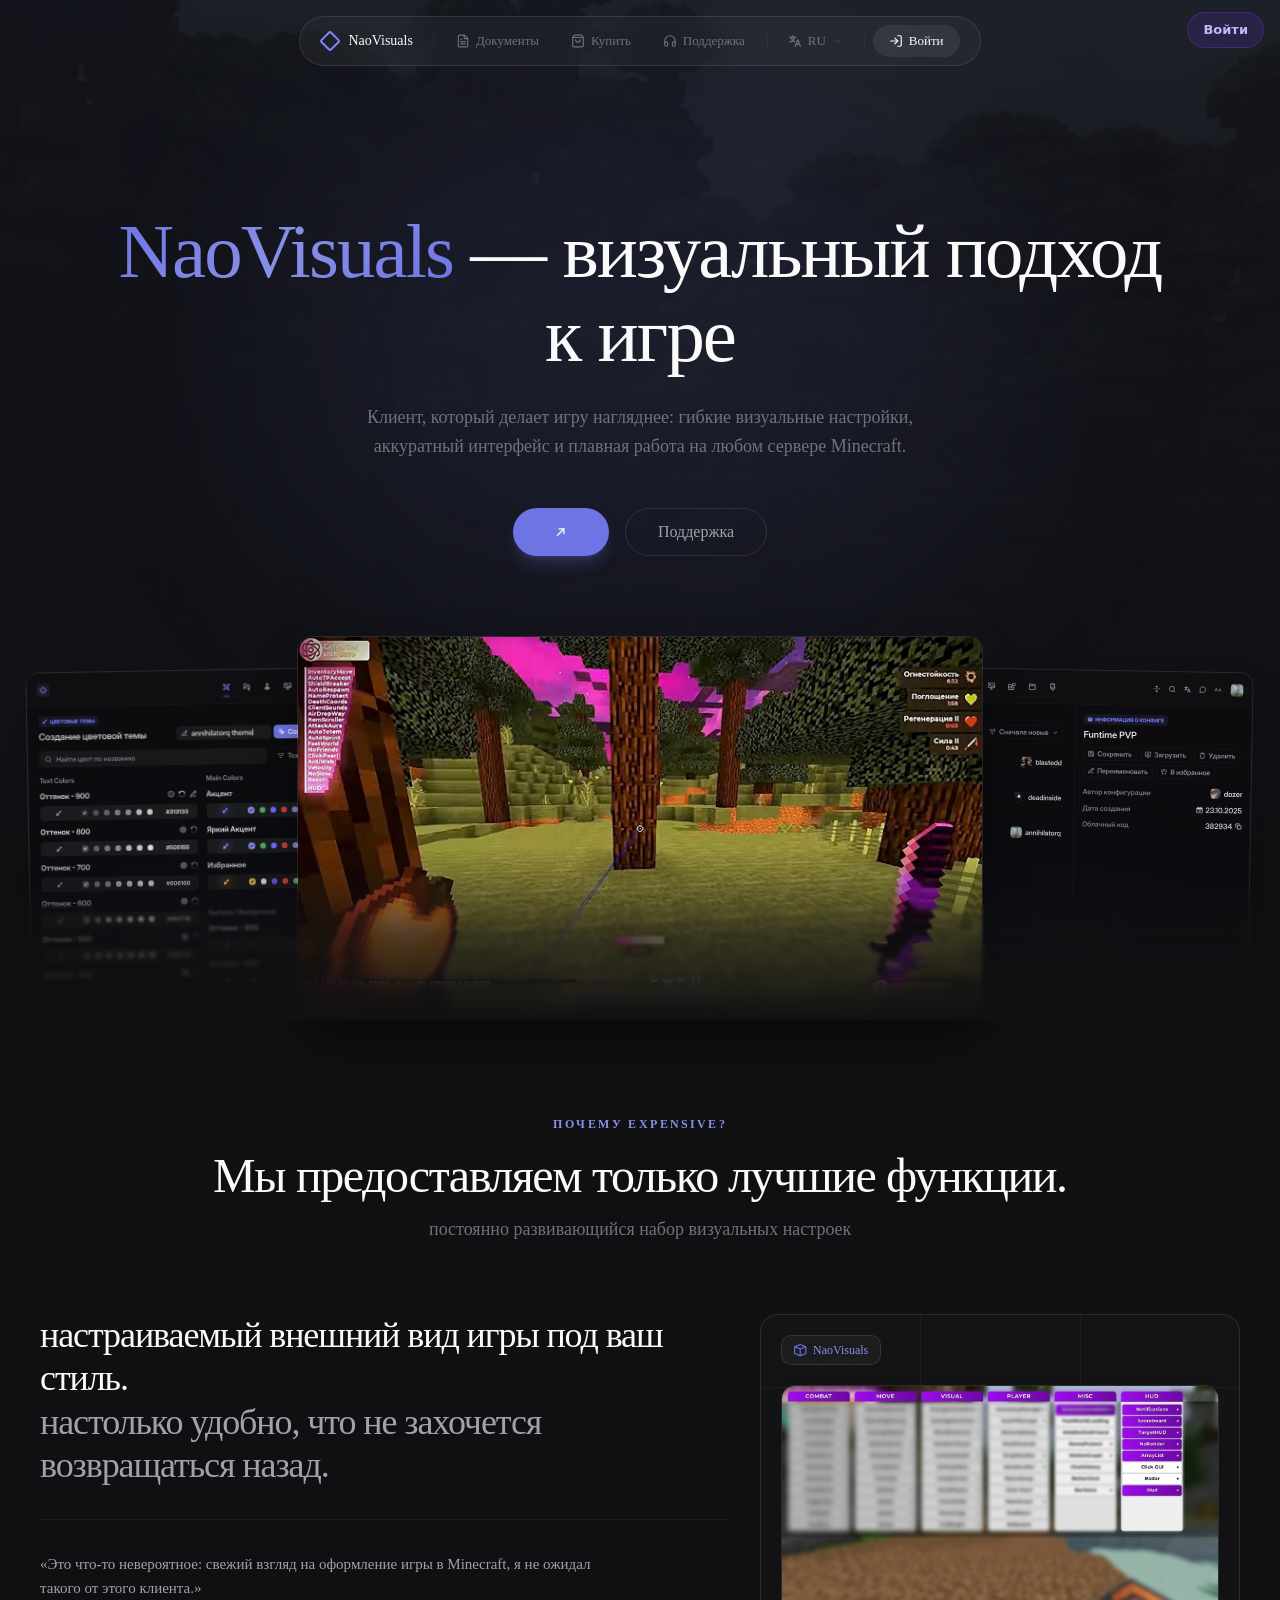
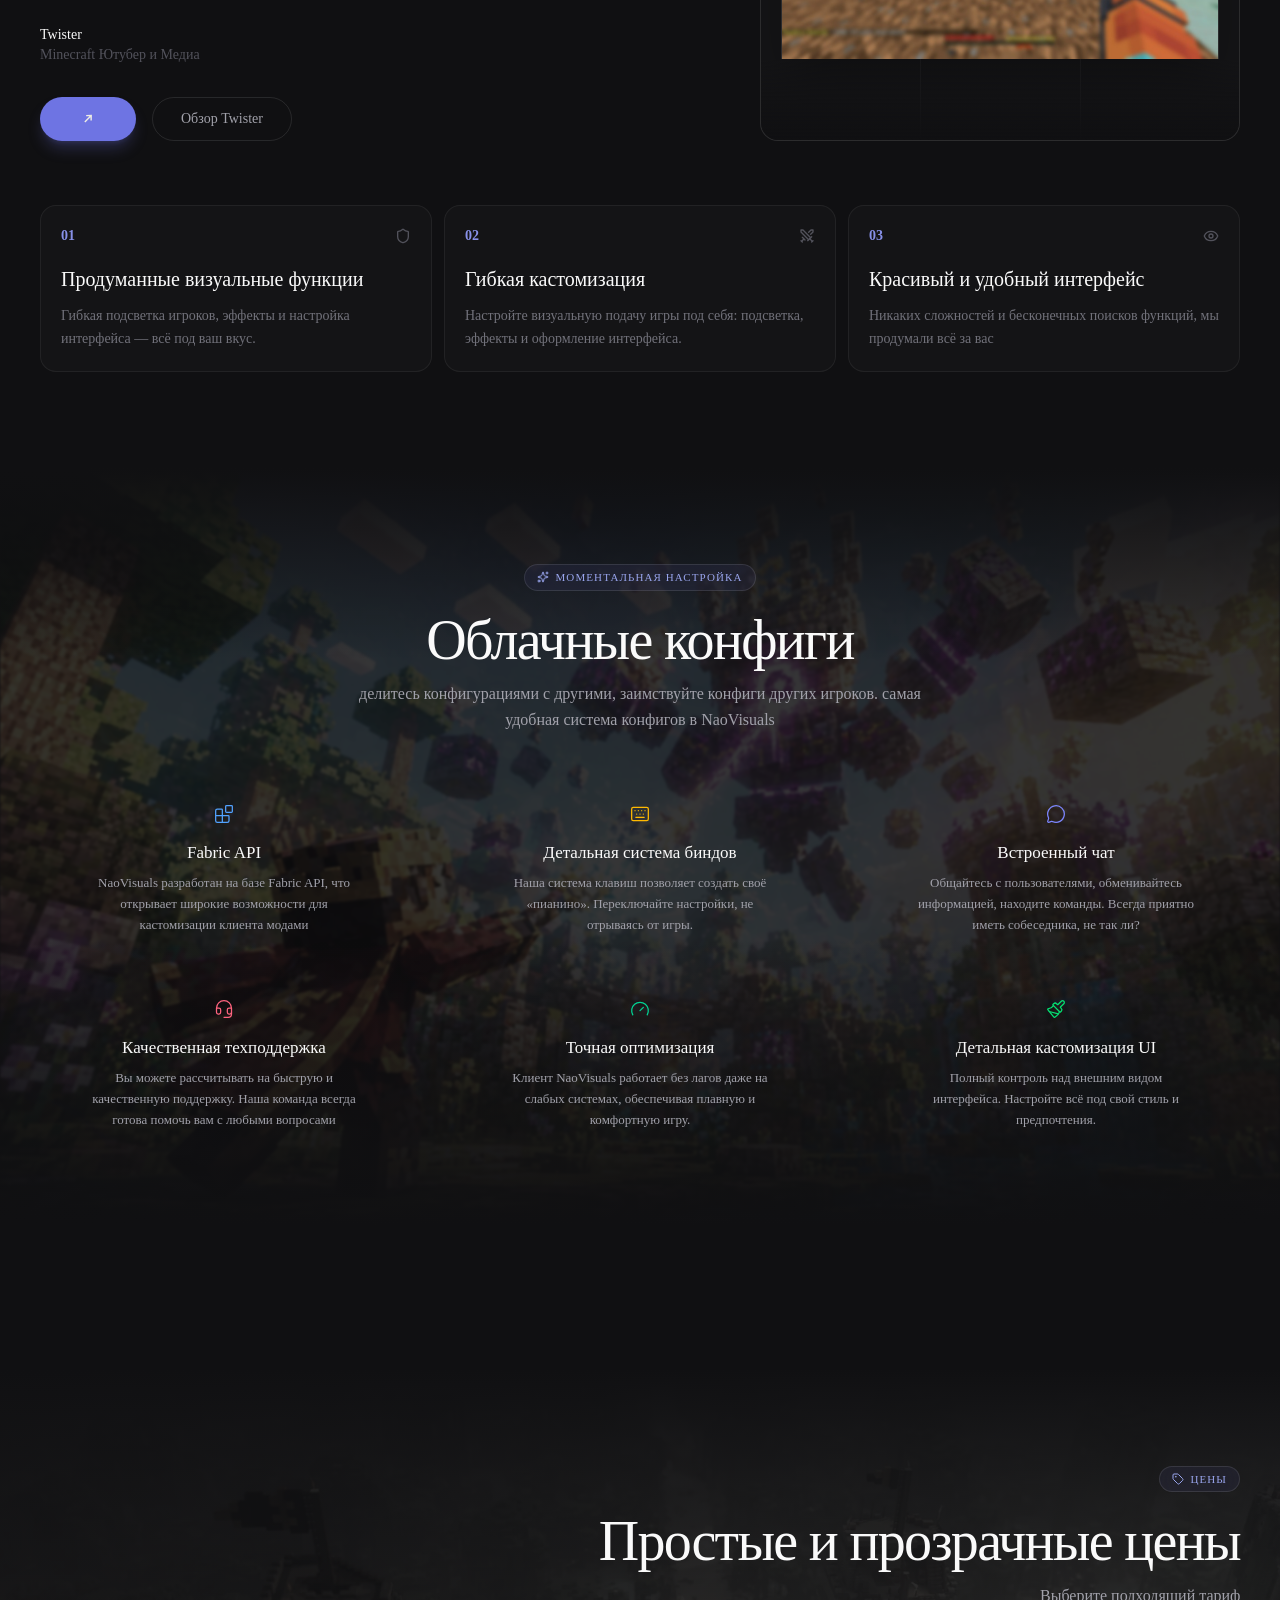
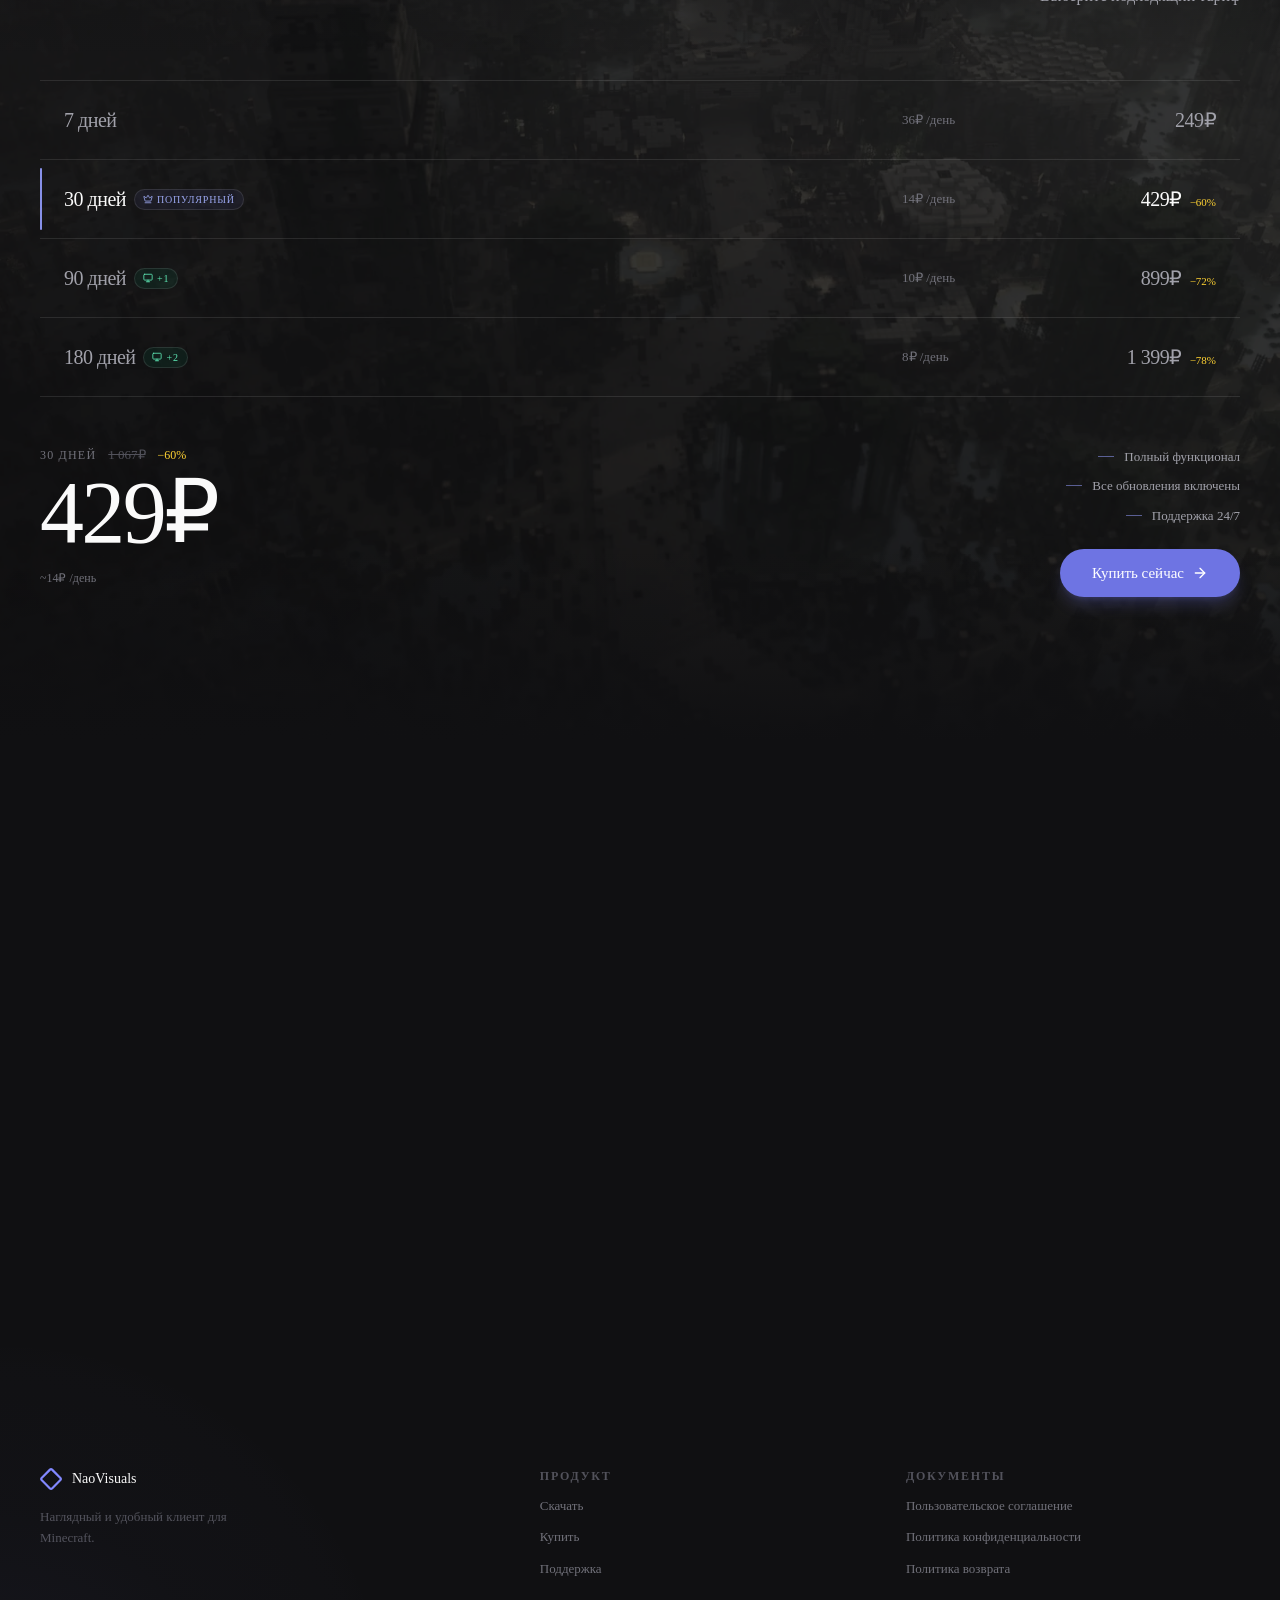
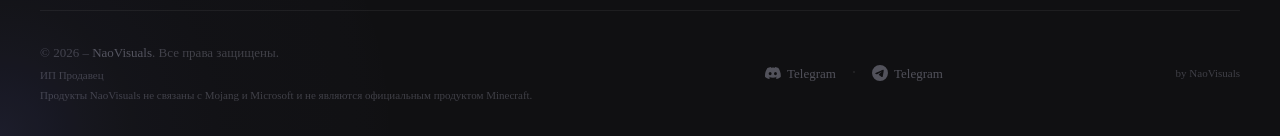
==== commit c8d7c689: "Perf: convert heavy assets to WebP + re-encode embedded SVG rasters (10MB->2.6MB), remove full-scree" ====
--- a/index.html
+++ b/index.html
@@ -16,7 +16,7 @@
 #naoAuthBtn button,#naoAuthBtn a{cursor:pointer;font-size:13px;font-weight:600;color:#c4b5fd;text-decoration:none;background:rgba(124,58,237,.15);border:1px solid rgba(124,58,237,.32);padding:7px 15px;border-radius:999px;font-family:inherit;-webkit-backdrop-filter:blur(8px);backdrop-filter:blur(8px)}
 #naoAuthBtn button:hover,#naoAuthBtn a:hover{background:rgba(124,58,237,.3)}
 #naoAuthBtn .nao-out{color:#f87171;background:none;border:none;font-weight:500;font-size:12px;opacity:.85;padding:7px 6px}
-#naoOverlay{position:fixed;inset:0;z-index:2147483647;display:none;overflow-y:auto;-webkit-overflow-scrolling:touch;background:rgba(3,3,6,.74);-webkit-backdrop-filter:blur(8px);backdrop-filter:blur(8px)}
+#naoOverlay{position:fixed;inset:0;z-index:2147483647;display:none;overflow-y:auto;-webkit-overflow-scrolling:touch;background:rgba(3,3,6,.82);backdrop-filter:blur(8px)}
 #naoOverlay.open{display:block}
 .nao-center{min-height:100%;display:flex;align-items:center;justify-content:center;padding:22px 16px}
 .nao-modal{position:relative;width:100%;max-width:380px;margin:auto;background:linear-gradient(165deg,#15151b 0%,#0b0b0e 60%);border:1px solid rgba(255,255,255,.09);border-radius:18px;padding:26px 24px 24px;color:#e4e4e7;box-shadow:0 30px 90px rgba(0,0,0,.65)}
@@ -42,13 +42,13 @@
 .nao-btn{flex:1;cursor:pointer;font-family:inherit;font-size:13px;font-weight:600;color:#c4b5fd;background:rgba(124,58,237,.16);border:1px solid rgba(124,58,237,.3);border-radius:10px;padding:11px}
 .nao-btn:hover{background:rgba(124,58,237,.28)}
 .nao-btn.danger{color:#f87171;border-color:rgba(248,113,113,.3);background:rgba(248,113,113,.1)}
-#naoMobileNav{position:fixed;left:0;right:0;bottom:0;z-index:2147482000;display:none;justify-content:space-around;align-items:center;padding:8px 6px calc(8px + env(safe-area-inset-bottom));background:rgba(9,9,12,.94);-webkit-backdrop-filter:blur(14px);backdrop-filter:blur(14px);border-top:1px solid rgba(255,255,255,.07)}
+#naoMobileNav{position:fixed;left:0;right:0;bottom:0;z-index:2147482000;display:none;justify-content:space-around;align-items:center;padding:8px 6px calc(8px + env(safe-area-inset-bottom));background:rgba(9,9,12,.98);backdrop-filter:blur(14px);border-top:1px solid rgba(255,255,255,.07)}
 #naoMobileNav a{flex:1;text-align:center;font-family:system-ui,sans-serif;font-size:11px;font-weight:600;color:#a1a1aa;text-decoration:none;padding:6px 2px}
 #naoMobileNav a:active{color:#c4b5fd}
 @media (max-width:767px){#naoMobileNav{display:flex}body{padding-bottom:62px!important}}
 @media (max-width:480px){#naoAuthBtn{top:10px;right:10px}.nao-modal{padding:22px 18px;border-radius:16px}.nao-brand b{font-size:15px}}
 </style>
-</head><body class="min-h-screen bg-background font-sans antialiased"><div hidden=""></div><div data-overlay-container="true"><header class="fixed inset-x-0 top-0 z-50 flex justify-center px-4 pt-4" style="transform: translateY(0px);"><nav class="relative hidden items-center gap-1 rounded-full border border-white/[0.08] bg-white/[0.04] font-[family-name:var(--font-display)] backdrop-blur-xl transition-[padding] duration-300 ease-[cubic-bezier(0.4,0,0.2,1)] md:flex" style="padding: 8px 20px;"><div class="pointer-events-none absolute inset-0 overflow-hidden rounded-full"><div data-nav-sweep-1="true" class="absolute inset-y-0 left-0 w-[40%] bg-gradient-to-r from-transparent via-white/[0.1] to-transparent" style="transform: translateX(280%);"></div><div data-nav-sweep-2="true" class="absolute inset-y-0 left-0 w-[70%] bg-gradient-to-r from-transparent via-white/[0.04] to-transparent" style="transform: translateX(220%);"></div></div><div data-nav-logo="true" style="opacity: 1; filter: blur(0px); transform: scale(1);"><a href="https://t.me/darkvibe" class="mr-3 flex items-center gap-2"><img alt="NaoVisuals" loading="lazy" width="20" height="20" decoding="async" style="color:transparent" src="index_files/explogo.svg"><span class="text-sm font-medium text-foreground">NaoVisuals</span></a></div><div data-nav-divider="true" class="mx-1 h-4 w-px bg-white/[0.08]" style="opacity: 0.5; transform: scaleY(1);"></div><div data-nav-link="true" style="opacity: 1; filter: blur(0px); transform: translateY(0px);"><a href="documents.html" class="flex items-center gap-1.5 rounded-full px-3.5 py-1.5 text-[13px] text-[#71717a] transition-colors hover:text-foreground"><svg xmlns="http://www.w3.org/2000/svg" width="24" height="24" viewBox="0 0 24 24" fill="none" stroke="currentColor" stroke-width="2" stroke-linecap="round" stroke-linejoin="round" class="lucide lucide-file-text h-3.5 w-3.5" aria-hidden="true"><path d="M6 22a2 2 0 0 1-2-2V4a2 2 0 0 1 2-2h8a2.4 2.4 0 0 1 1.704.706l3.588 3.588A2.4 2.4 0 0 1 20 8v12a2 2 0 0 1-2 2z"></path><path d="M14 2v5a1 1 0 0 0 1 1h5"></path><path d="M10 9H8"></path><path d="M16 13H8"></path><path d="M16 17H8"></path></svg>Документы</a></div><div data-nav-link="true" style="opacity: 1; filter: blur(0px); transform: translateY(0px);"><a href="https://t.me/darkvibe" class="flex items-center gap-1.5 rounded-full px-3.5 py-1.5 text-[13px] text-[#71717a] transition-colors hover:text-foreground"><svg xmlns="http://www.w3.org/2000/svg" width="24" height="24" viewBox="0 0 24 24" fill="none" stroke="currentColor" stroke-width="2" stroke-linecap="round" stroke-linejoin="round" class="lucide lucide-shopping-bag h-3.5 w-3.5" aria-hidden="true"><path d="M16 10a4 4 0 0 1-8 0"></path><path d="M3.103 6.034h17.794"></path><path d="M3.4 5.467a2 2 0 0 0-.4 1.2V20a2 2 0 0 0 2 2h14a2 2 0 0 0 2-2V6.667a2 2 0 0 0-.4-1.2l-2-2.667A2 2 0 0 0 17 2H7a2 2 0 0 0-1.6.8z"></path></svg>Купить</a></div><div data-nav-link="true" style="opacity: 1; filter: blur(0px); transform: translateY(0px);"><a href="https://t.me/darkvibe" class="flex items-center gap-1.5 rounded-full px-3.5 py-1.5 text-[13px] text-[#71717a] transition-colors hover:text-foreground"><svg xmlns="http://www.w3.org/2000/svg" width="24" height="24" viewBox="0 0 24 24" fill="none" stroke="currentColor" stroke-width="2" stroke-linecap="round" stroke-linejoin="round" class="lucide lucide-headphones h-3.5 w-3.5" aria-hidden="true"><path d="M3 14h3a2 2 0 0 1 2 2v3a2 2 0 0 1-2 2H5a2 2 0 0 1-2-2v-7a9 9 0 0 1 18 0v7a2 2 0 0 1-2 2h-1a2 2 0 0 1-2-2v-3a2 2 0 0 1 2-2h3"></path></svg>Поддержка</a></div><div data-nav-divider="true" class="mx-1 h-4 w-px bg-white/[0.08]" style="opacity: 0.5; transform: scaleY(1);"></div><div data-nav-action="true" class="relative" style="opacity: 1; filter: blur(0px); transform: translateX(0px);"><button class="flex items-center gap-1.5 rounded-full px-3 py-1.5 text-[13px] text-[#71717a] transition-colors hover:text-foreground"><img alt="" loading="lazy" width="14" height="14" decoding="async" class="opacity-70" style="color:transparent" src="index_files/language.svg">RU<svg xmlns="http://www.w3.org/2000/svg" width="24" height="24" viewBox="0 0 24 24" fill="none" stroke="currentColor" stroke-width="2" stroke-linecap="round" stroke-linejoin="round" class="lucide lucide-chevron-down h-3 w-3 opacity-50 transition-transform duration-200" aria-hidden="true"><path d="m6 9 6 6 6-6"></path></svg></button></div><div data-nav-divider="true" class="mx-1 h-4 w-px bg-white/[0.08]" style="opacity: 0.5; transform: scaleY(1);"></div><div data-nav-action="true" style="opacity: 1; filter: blur(0px); transform: translateX(0px);"><a href="auth.html" class="flex h-8 items-center gap-1.5 rounded-full bg-white/[0.07] px-4 text-[13px] font-medium text-foreground transition-colors hover:bg-white/[0.12]"><svg xmlns="http://www.w3.org/2000/svg" width="24" height="24" viewBox="0 0 24 24" fill="none" stroke="currentColor" stroke-width="2" stroke-linecap="round" stroke-linejoin="round" class="lucide lucide-log-in h-3.5 w-3.5" aria-hidden="true"><path d="m10 17 5-5-5-5"></path><path d="M15 12H3"></path><path d="M15 3h4a2 2 0 0 1 2 2v14a2 2 0 0 1-2 2h-4"></path></svg>Войти</a></div></nav><nav class="flex w-full max-w-[420px] items-center justify-between rounded-full border border-white/[0.08] bg-white/[0.04] font-[family-name:var(--font-display)] backdrop-blur-xl transition-[padding] duration-300 ease-[cubic-bezier(0.4,0,0.2,1)] md:hidden" style="padding: 8px 16px;"><div data-mob-logo="true" style="opacity: 1;"><a href="https://t.me/darkvibe" class="flex items-center gap-2"><img alt="NaoVisuals" loading="lazy" width="18" height="18" decoding="async" style="color:transparent" src="index_files/explogo.svg"><span class="text-sm font-medium text-foreground">NaoVisuals</span></a></div><div data-mob-action="true" class="flex items-center gap-2" style="opacity: 1;"><button class="flex items-center gap-1 rounded-full px-2 py-1 text-[12px] text-[#71717a]"><img alt="" loading="lazy" width="12" height="12" decoding="async" class="opacity-70" style="color:transparent" src="index_files/language.svg">RU</button><button class="flex h-8 w-8 items-center justify-center rounded-full text-[#a1a1aa] transition-colors hover:text-foreground"><svg xmlns="http://www.w3.org/2000/svg" width="24" height="24" viewBox="0 0 24 24" fill="none" stroke="currentColor" stroke-width="2" stroke-linecap="round" stroke-linejoin="round" class="lucide lucide-menu h-4 w-4" aria-hidden="true"><path d="M4 5h16"></path><path d="M4 12h16"></path><path d="M4 19h16"></path></svg></button></div></nav></header><main class="relative min-h-screen bg-[#101012]"><section class="relative min-h-screen w-full"><div class="absolute inset-0 overflow-hidden"><img alt="" decoding="async" data-nimg="fill" class="h-full w-full object-cover object-center opacity-60" style="position:absolute;height:100%;width:100%;left:0;top:0;right:0;bottom:0;color:transparent" src="index_files/background.svg"><div class="absolute inset-0 bg-gradient-to-b from-transparent via-[#101012]/30 to-[#101012]"></div></div><div class="pointer-events-none absolute inset-x-0 top-[80px] flex justify-center sm:top-[100px]"><div class="h-[300px] w-[400px] rounded-full bg-primary-500/10 blur-[80px] sm:h-[400px] sm:w-[550px] sm:blur-[100px] lg:h-[500px] lg:w-[700px] lg:blur-[120px]"></div></div><div class="relative z-10 flex flex-col items-center px-4 pt-[170px] sm:pt-[190px] lg:pt-[210px]"><h1 class="text-center font-[family-name:var(--font-display)] text-[clamp(2rem,6vw,5rem)] font-normal leading-[1.1] tracking-tight" style="opacity: 1; filter: blur(0px); transform: none;"><span class="gradient-text">NaoVisuals</span><span class="text-foreground"> — визуальный подход</span><br><span class="text-foreground">к игре</span></h1><div class="mt-4 max-w-[520px] px-2 sm:mt-6 sm:max-w-[580px] sm:px-0"><p style="text-align:center;overflow:hidden;display:inline-block;white-space:normal;word-wrap:break-word;will-change:transform, opacity" class="split-parent text-center text-sm leading-relaxed text-[#71717a] sm:text-base lg:text-lg" aria-label="Клиент, который делает игру нагляднее: гибкие визуальные настройки, аккуратный интерфейс и плавная работа на любом сервере Minecraft.">Клиент, который делает игру нагляднее: гибкие визуальные настройки, аккуратный интерфейс и плавная работа на любом сервере Minecraft.</p></div><div class="mt-8 flex w-full flex-col items-center gap-3 px-4 sm:mt-10 sm:w-auto sm:flex-row sm:gap-4 sm:px-0" style="opacity: 1; transform: none;"><a href="https://t.me/darkvibe" role="button" tabindex="0" class="z-0 group relative inline-flex items-center justify-center box-border appearance-none select-none whitespace-nowrap subpixel-antialiased overflow-hidden tap-highlight-transparent transform-gpu data-[pressed=true]:scale-[0.97] cursor-pointer outline-solid outline-transparent data-[focus-visible=true]:z-10 data-[focus-visible=true]:outline-2 data-[focus-visible=true]:outline-focus data-[focus-visible=true]:outline-offset-2 min-w-24 [&amp;&gt;svg]:max-w-[theme(spacing.8)] motion-reduce:transition-none data-[hover=true]:opacity-hover h-11 w-full gap-2 rounded-full bg-primary-500 px-8 text-sm font-medium text-white shadow-lg shadow-primary-500/25 transition-shadow hover:shadow-xl hover:shadow-primary-500/30 sm:h-12 sm:w-auto sm:text-base"Купить продукт><img alt="" loading="lazy" width="14" height="14" decoding="async" class="invert" style="color:transparent" src="index_files/arrow.svg"></a><a href="https://t.me/darkvibe" role="button" tabindex="0" class="z-0 group relative inline-flex items-center justify-center box-border appearance-none select-none whitespace-nowrap subpixel-antialiased overflow-hidden tap-highlight-transparent transform-gpu data-[pressed=true]:scale-[0.97] cursor-pointer outline-solid outline-transparent data-[focus-visible=true]:z-10 data-[focus-visible=true]:outline-2 data-[focus-visible=true]:outline-focus data-[focus-visible=true]:outline-offset-2 min-w-24 gap-3 [&amp;&gt;svg]:max-w-[theme(spacing.8)] transition-transform-colors-opacity motion-reduce:transition-none data-[hover=true]:opacity-hover h-11 w-full rounded-full border border-white/[0.08] bg-transparent px-8 text-sm font-medium text-[#a1a1aa] hover:bg-white/[0.04] hover:text-foreground sm:h-12 sm:w-auto sm:text-base">Поддержка</a></div><div class="relative mt-12 flex w-full max-w-[1800px] items-start justify-center sm:mt-16 lg:mt-20" style="perspective:1200px"><div class="absolute left-0 top-8 z-10 hidden w-[42%] -rotate-1 gpu-promote sm:block sm:left-[1%]" style="opacity: 1; transform: none;"><div class="overflow-hidden rounded-xl border border-white/[0.06] shadow-2xl shadow-black/40"><img alt="Menu themes" loading="lazy" width="750" height="900" decoding="async" class="h-auto w-full" style="color:transparent" src="index_files/menuthemes.svg"></div></div><div class="relative z-20 w-[85%] gpu-promote sm:w-[55%]" style="opacity: 1; transform: none;"><div class="overflow-hidden rounded-xl border border-white/[0.08] shadow-2xl shadow-black/50"><img alt="NaoVisuals" loading="lazy" width="1440" height="803" decoding="async" class="h-auto w-full" style="color:transparent" src="images/client.jpg"></div></div><div class="absolute right-0 top-8 z-10 hidden w-[42%] rotate-1 gpu-promote sm:block sm:right-[1%]" style="opacity: 1; transform: none;"><div class="overflow-hidden rounded-xl border border-white/[0.06] shadow-2xl shadow-black/40"><img alt="Config menu" loading="lazy" width="750" height="900" decoding="async" class="h-auto w-full" style="color:transparent" src="index_files/configmenu.svg"></div></div><div class="pointer-events-none absolute inset-x-0 bottom-0 z-30 h-[40%]"><div class="h-1/4 w-full backdrop-blur-[0.5px] gpu-promote-blur" style="mask:linear-gradient(to bottom, transparent, black)"></div><div class="h-1/4 w-full backdrop-blur-[1px] gpu-promote-blur"></div><div class="h-1/4 w-full backdrop-blur-[2px] gpu-promote-blur"></div><div class="h-1/4 w-full backdrop-blur-[6px] gpu-promote-blur"></div></div><div class="pointer-events-none absolute inset-x-0 bottom-0 z-30 h-[45%] bg-gradient-to-b from-transparent via-[#101012]/70 to-[#101012]"></div></div></div></section><section class="relative w-full px-4 py-16 sm:px-6 sm:py-20 lg:px-8 lg:py-24" style="content-visibility:auto;contain-intrinsic-size:auto 900px"><div class="mx-auto max-w-[1200px]"><div class="mb-10 flex flex-col items-center text-center sm:mb-12 lg:mb-16"><span class="mb-3 text-xs font-semibold uppercase tracking-[0.2em] text-primary-400 sm:mb-4" style="display:flex;flex-wrap:wrap"><span class="inline-block will-change-[transform,filter,opacity]" style="filter: blur(0px); opacity: 1; transform: none;">П</span><span class="inline-block will-change-[transform,filter,opacity]" style="filter: blur(0px); opacity: 1; transform: none;">о</span><span class="inline-block will-change-[transform,filter,opacity]" style="filter: blur(0px); opacity: 1; transform: none;">ч</span><span class="inline-block will-change-[transform,filter,opacity]" style="filter: blur(0px); opacity: 1; transform: none;">е</span><span class="inline-block will-change-[transform,filter,opacity]" style="filter: blur(0px); opacity: 1; transform: none;">м</span><span class="inline-block will-change-[transform,filter,opacity]" style="filter: blur(0px); opacity: 1; transform: none;">у</span><span class="inline-block will-change-[transform,filter,opacity]" style="filter: blur(0px); opacity: 1; transform: none;">&nbsp;</span><span class="inline-block will-change-[transform,filter,opacity]" style="filter: blur(0px); opacity: 1; transform: none;">E</span><span class="inline-block will-change-[transform,filter,opacity]" style="filter: blur(0px); opacity: 1; transform: none;">x</span><span class="inline-block will-change-[transform,filter,opacity]" style="filter: blur(0px); opacity: 1; transform: none;">p</span><span class="inline-block will-change-[transform,filter,opacity]" style="filter: blur(0px); opacity: 1; transform: none;">e</span><span class="inline-block will-change-[transform,filter,opacity]" style="filter: blur(0px); opacity: 1; transform: none;">n</span><span class="inline-block will-change-[transform,filter,opacity]" style="filter: blur(0px); opacity: 1; transform: none;">s</span><span class="inline-block will-change-[transform,filter,opacity]" style="filter: blur(0px); opacity: 1; transform: none;">i</span><span class="inline-block will-change-[transform,filter,opacity]" style="filter: blur(0px); opacity: 1; transform: none;">v</span><span class="inline-block will-change-[transform,filter,opacity]" style="filter: blur(0px); opacity: 1; transform: none;">e</span><span class="inline-block will-change-[transform,filter,opacity]" style="filter: blur(0px); opacity: 1; transform: none;">?</span></span><h2 class="font-[family-name:var(--font-display)] text-[clamp(1.5rem,4vw,3rem)] font-normal leading-[1.15] tracking-[-0.03em] text-foreground" style="display:flex;flex-wrap:wrap"><span class="inline-block will-change-[transform,filter,opacity]" style="filter: blur(0px); opacity: 1; transform: none;">Мы&nbsp;</span><span class="inline-block will-change-[transform,filter,opacity]" style="filter: blur(0px); opacity: 1; transform: none;">предоставляем&nbsp;</span><span class="inline-block will-change-[transform,filter,opacity]" style="filter: blur(0px); opacity: 1; transform: none;">только&nbsp;</span><span class="inline-block will-change-[transform,filter,opacity]" style="filter: blur(0px); opacity: 1; transform: none;">лучшие&nbsp;</span><span class="inline-block will-change-[transform,filter,opacity]" style="filter: blur(0px); opacity: 1; transform: none;">функции.</span></h2><div class="mt-2 sm:mt-3"><p style="text-align:center;overflow:hidden;display:inline-block;white-space:normal;word-wrap:break-word;will-change:transform, opacity" class="split-parent text-sm text-[#71717a] sm:text-base lg:text-lg" aria-label="постоянно развивающийся набор визуальных настроек">постоянно развивающийся набор визуальных настроек</p></div></div><div class="mb-10 grid grid-cols-1 gap-8 sm:mb-12 lg:mb-16 lg:grid-cols-[1fr_auto]"><div class="flex flex-col justify-center" style="opacity: 1; transform: none;"><h3 class="font-[family-name:var(--font-display)] text-[clamp(1.25rem,3vw,2.25rem)] font-normal leading-[1.2] tracking-[-0.03em]"><span class="text-foreground">настраиваемый внешний вид игры под ваш стиль.</span><br><span class="text-[#a1a1aa]">настолько удобно, что не захочется возвращаться назад.</span></h3><div class="my-6 h-px w-full bg-white/[0.06] sm:my-8"></div><blockquote class="max-w-[580px] text-sm leading-relaxed text-[#a1a1aa] sm:text-[15px]">«Это что-то невероятное: свежий взгляд на оформление игры в Minecraft, я не ожидал такого от этого клиента.»</blockquote><div class="mt-5 sm:mt-6"><p class="text-sm font-medium text-foreground">Twister</p><p class="text-sm text-[#52525b]">Minecraft Ютубер и Медиа</p></div><div class="mt-6 flex flex-col gap-3 sm:mt-8 sm:flex-row sm:items-center sm:gap-4"><a href="https://t.me/darkvibe" role="button" tabindex="0" class="z-0 group relative inline-flex items-center justify-center box-border appearance-none select-none whitespace-nowrap subpixel-antialiased overflow-hidden tap-highlight-transparent transform-gpu data-[pressed=true]:scale-[0.97] cursor-pointer outline-solid outline-transparent data-[focus-visible=true]:z-10 data-[focus-visible=true]:outline-2 data-[focus-visible=true]:outline-focus data-[focus-visible=true]:outline-offset-2 min-w-24 [&amp;&gt;svg]:max-w-[theme(spacing.8)] motion-reduce:transition-none data-[hover=true]:opacity-hover h-10 gap-2 rounded-full bg-primary-500 px-6 text-sm font-medium text-white shadow-lg shadow-primary-500/25 transition-shadow hover:shadow-xl hover:shadow-primary-500/30 sm:h-11 sm:px-7"Купить продукт><img alt="" loading="lazy" width="13" height="13" decoding="async" class="invert" style="color:transparent" src="index_files/arrow.svg"></a><a href="https://t.me/darkvibe" role="button" tabindex="0" class="z-0 group relative inline-flex items-center justify-center box-border appearance-none select-none whitespace-nowrap subpixel-antialiased overflow-hidden tap-highlight-transparent transform-gpu data-[pressed=true]:scale-[0.97] cursor-pointer outline-solid outline-transparent data-[focus-visible=true]:z-10 data-[focus-visible=true]:outline-2 data-[focus-visible=true]:outline-focus data-[focus-visible=true]:outline-offset-2 min-w-24 gap-3 [&amp;&gt;svg]:max-w-[theme(spacing.8)] transition-transform-colors-opacity motion-reduce:transition-none data-[hover=true]:opacity-hover h-10 rounded-full border border-white/[0.08] bg-transparent px-6 text-sm font-medium text-[#a1a1aa] hover:bg-white/[0.04] hover:text-foreground sm:h-11 sm:px-7">Обзор Twister</a></div></div><div class="relative w-full overflow-hidden rounded-2xl border border-white/[0.06] bg-white/[0.02] lg:max-w-[480px]" style="opacity: 1; transform: none;"><div class="pointer-events-none absolute inset-0"><div class="absolute inset-y-0 left-1/3 w-px bg-white/[0.04]"></div><div class="absolute inset-y-0 left-2/3 w-px bg-white/[0.04]"></div><div class="absolute inset-x-0 top-[72px] h-px bg-white/[0.04]"></div></div><div class="relative z-10 p-4 sm:p-5"><div class="inline-flex items-center gap-1.5 rounded-lg border border-white/[0.08] bg-white/[0.04] px-3 py-1.5 backdrop-blur-xl"><img alt="" loading="lazy" width="13" height="13" decoding="async" style="color:transparent" src="index_files/box.svg"><span class="text-xs font-medium text-primary-400">NaoVisuals</span></div></div><div class="relative z-10 flex justify-center px-4 pb-0 sm:px-5"><div class="w-full overflow-hidden rounded-t-xl border border-b-0 border-white/[0.06] shadow-2xl shadow-black/30"><img alt="NaoVisuals ClickGUI" loading="lazy" width="640" height="400" decoding="async" class="h-auto w-full" style="color:transparent" src="images/clickgui.jpg"></div></div><div class="pointer-events-none absolute inset-x-0 bottom-0 z-20 h-20 bg-gradient-to-b from-transparent to-[#101012]"></div></div></div><div class="magic-bento-grid grid-cols-1 sm:grid-cols-2 md:grid-cols-3"><div style="opacity: 1; transform: none;"><div class="magic-bento-card magic-bento-card--border-glow group h-full particle-container" style="position: relative; overflow: hidden; --glow-intensity: 0;"><div class="relative z-10 flex h-full flex-col"><div class="mb-4 flex items-center justify-between sm:mb-5"><span class="text-sm font-semibold text-primary-400">01</span><svg xmlns="http://www.w3.org/2000/svg" width="24" height="24" viewBox="0 0 24 24" fill="none" stroke="currentColor" stroke-width="2" stroke-linecap="round" stroke-linejoin="round" class="lucide lucide-shield h-4 w-4 text-[#52525b] transition-colors group-hover:text-primary-400" aria-hidden="true"><path d="M20 13c0 5-3.5 7.5-7.66 8.95a1 1 0 0 1-.67-.01C7.5 20.5 4 18 4 13V6a1 1 0 0 1 1-1c2 0 4.5-1.2 6.24-2.72a1.17 1.17 0 0 1 1.52 0C14.51 3.81 17 5 19 5a1 1 0 0 1 1 1z"></path></svg></div><h4 class="mb-2 font-[family-name:var(--font-display)] text-lg font-normal leading-snug text-foreground sm:mb-3 sm:text-xl">Продуманные визуальные функции</h4><p class="text-[13px] leading-relaxed text-[#71717a] sm:text-sm">Гибкая подсветка игроков, эффекты и настройка интерфейса — всё под ваш вкус.</p></div></div></div><div style="opacity: 1; transform: none;"><div class="magic-bento-card magic-bento-card--border-glow group h-full particle-container" style="position: relative; overflow: hidden; --glow-intensity: 0;"><div class="relative z-10 flex h-full flex-col"><div class="mb-4 flex items-center justify-between sm:mb-5"><span class="text-sm font-semibold text-primary-400">02</span><svg xmlns="http://www.w3.org/2000/svg" width="24" height="24" viewBox="0 0 24 24" fill="none" stroke="currentColor" stroke-width="2" stroke-linecap="round" stroke-linejoin="round" class="lucide lucide-swords h-4 w-4 text-[#52525b] transition-colors group-hover:text-primary-400" aria-hidden="true"><polyline points="14.5 17.5 3 6 3 3 6 3 17.5 14.5"></polyline><line x1="13" x2="19" y1="19" y2="13"></line><line x1="16" x2="20" y1="16" y2="20"></line><line x1="19" x2="21" y1="21" y2="19"></line><polyline points="14.5 6.5 18 3 21 3 21 6 17.5 9.5"></polyline><line x1="5" x2="9" y1="14" y2="18"></line><line x1="7" x2="4" y1="17" y2="20"></line><line x1="3" x2="5" y1="19" y2="21"></line></svg></div><h4 class="mb-2 font-[family-name:var(--font-display)] text-lg font-normal leading-snug text-foreground sm:mb-3 sm:text-xl">Гибкая кастомизация</h4><p class="text-[13px] leading-relaxed text-[#71717a] sm:text-sm">Настройте визуальную подачу игры под себя: подсветка, эффекты и оформление интерфейса.</p></div></div></div><div style="opacity: 1; transform: none;"><div class="magic-bento-card magic-bento-card--border-glow group h-full particle-container" style="position: relative; overflow: hidden; --glow-intensity: 0;"><div class="relative z-10 flex h-full flex-col"><div class="mb-4 flex items-center justify-between sm:mb-5"><span class="text-sm font-semibold text-primary-400">03</span><svg xmlns="http://www.w3.org/2000/svg" width="24" height="24" viewBox="0 0 24 24" fill="none" stroke="currentColor" stroke-width="2" stroke-linecap="round" stroke-linejoin="round" class="lucide lucide-eye h-4 w-4 text-[#52525b] transition-colors group-hover:text-primary-400" aria-hidden="true"><path d="M2.062 12.348a1 1 0 0 1 0-.696 10.75 10.75 0 0 1 19.876 0 1 1 0 0 1 0 .696 10.75 10.75 0 0 1-19.876 0"></path><circle cx="12" cy="12" r="3"></circle></svg></div><h4 class="mb-2 font-[family-name:var(--font-display)] text-lg font-normal leading-snug text-foreground sm:mb-3 sm:text-xl">Красивый и удобный интерфейс</h4><p class="text-[13px] leading-relaxed text-[#71717a] sm:text-sm">Никаких сложностей и бесконечных поисков функций, мы продумали всё за вас</p></div></div></div></div></div></section><div class="relative"><div aria-hidden="true" class="pointer-events-none absolute inset-0 overflow-hidden"><img alt="" loading="lazy" decoding="async" data-nimg="fill" class="object-cover object-center opacity-55 saturate-50 brightness-[0.55] blur-[1px]" style="position:absolute;height:100%;width:100%;left:0;top:0;right:0;bottom:0;color:transparent" sizes="100vw" srcset="index_files/secta.png 640w, index_files/secta.png 750w, index_files/secta.png 828w, index_files/secta.png 1080w, index_files/secta.png 1200w, index_files/secta.png 1920w, index_files/secta.png 2048w, index_files/secta.png 3840w" src="index_files/secta.png"><div class="absolute inset-0 bg-[#101012]/45"></div><div class="absolute inset-x-0 top-0 h-48 bg-gradient-to-b from-[#101012] to-transparent"></div><div class="absolute inset-x-0 bottom-0 h-72 bg-gradient-to-t from-[#101012] to-transparent"></div></div><div class="relative"><section class="relative w-full px-4 py-16 sm:px-6 sm:py-20 lg:px-8 lg:py-24" style="content-visibility:auto;contain-intrinsic-size:auto 800px"><div class="mx-auto max-w-[1200px]"><div class="flex flex-col items-center text-center"><div style="opacity: 1; transform: none;"><span class="inline-flex items-center gap-1.5 rounded-full border border-primary-500/25 bg-primary-500/[0.08] px-3 py-1 text-[11px] font-medium uppercase tracking-[0.1em] text-primary-300 backdrop-blur-xl"><svg xmlns="http://www.w3.org/2000/svg" width="24" height="24" viewBox="0 0 24 24" fill="none" stroke="currentColor" stroke-width="2" stroke-linecap="round" stroke-linejoin="round" class="lucide lucide-sparkles h-3 w-3" aria-hidden="true"><path d="M11.017 2.814a1 1 0 0 1 1.966 0l1.051 5.558a2 2 0 0 0 1.594 1.594l5.558 1.051a1 1 0 0 1 0 1.966l-5.558 1.051a2 2 0 0 0-1.594 1.594l-1.051 5.558a1 1 0 0 1-1.966 0l-1.051-5.558a2 2 0 0 0-1.594-1.594l-5.558-1.051a1 1 0 0 1 0-1.966l5.558-1.051a2 2 0 0 0 1.594-1.594z"></path><path d="M20 2v4"></path><path d="M22 4h-4"></path><circle cx="4" cy="20" r="2"></circle></svg>Моментальная настройка</span></div><h2 class="mt-5 font-[family-name:var(--font-display)] text-[clamp(1.75rem,4.5vw,3.5rem)] font-medium leading-[1.05] tracking-[-0.03em] text-foreground" style="opacity: 1; filter: blur(0px); transform: none;">Облачные конфиги</h2><div class="mt-3 max-w-[580px]"><p style="text-align:center;overflow:hidden;display:inline-block;white-space:normal;word-wrap:break-word;will-change:transform, opacity" class="split-parent text-[14px] leading-relaxed text-[#a1a1aa] sm:text-[15px] lg:text-base" aria-label="делитесь конфигурациями с другими, заимствуйте конфиги других игроков. самая удобная система конфигов в NaoVisuals">делитесь конфигурациями с другими, заимствуйте конфиги других игроков. самая удобная система конфигов в NaoVisuals</p></div></div><div class="mt-12 grid grid-cols-1 gap-x-8 gap-y-12 sm:mt-14 sm:grid-cols-2 sm:gap-y-14 lg:mt-16 lg:grid-cols-3 lg:gap-x-12 lg:gap-y-16"><div class="flex flex-col items-center text-center" style="opacity: 1; transform: none;"><svg xmlns="http://www.w3.org/2000/svg" width="24" height="24" viewBox="0 0 24 24" fill="none" stroke="currentColor" stroke-width="1.5" stroke-linecap="round" stroke-linejoin="round" class="lucide lucide-blocks mb-4 h-5 w-5 text-blue-400" aria-hidden="true"><path d="M10 22V7a1 1 0 0 0-1-1H4a2 2 0 0 0-2 2v12a2 2 0 0 0 2 2h12a2 2 0 0 0 2-2v-5a1 1 0 0 0-1-1H2"></path><rect x="14" y="2" width="8" height="8" rx="1"></rect></svg><h4 class="mb-1.5 font-[family-name:var(--font-display)] text-[16px] font-medium text-foreground sm:text-[17px]">Fabric API</h4><p class="max-w-[280px] text-[13px] leading-relaxed text-[#a1a1aa]">NaoVisuals разработан на базе Fabric API, что открывает широкие возможности для кастомизации клиента модами</p></div><div class="flex flex-col items-center text-center" style="opacity: 1; transform: none;"><svg xmlns="http://www.w3.org/2000/svg" width="24" height="24" viewBox="0 0 24 24" fill="none" stroke="currentColor" stroke-width="1.5" stroke-linecap="round" stroke-linejoin="round" class="lucide lucide-keyboard mb-4 h-5 w-5 text-amber-400" aria-hidden="true"><path d="M10 8h.01"></path><path d="M12 12h.01"></path><path d="M14 8h.01"></path><path d="M16 12h.01"></path><path d="M18 8h.01"></path><path d="M6 8h.01"></path><path d="M7 16h10"></path><path d="M8 12h.01"></path><rect width="20" height="16" x="2" y="4" rx="2"></rect></svg><h4 class="mb-1.5 font-[family-name:var(--font-display)] text-[16px] font-medium text-foreground sm:text-[17px]">Детальная система биндов</h4><p class="max-w-[280px] text-[13px] leading-relaxed text-[#a1a1aa]">Наша система клавиш позволяет создать своё «пианино». Переключайте настройки, не отрываясь от игры.</p></div><div class="flex flex-col items-center text-center" style="opacity: 1; transform: none;"><svg xmlns="http://www.w3.org/2000/svg" width="24" height="24" viewBox="0 0 24 24" fill="none" stroke="currentColor" stroke-width="1.5" stroke-linecap="round" stroke-linejoin="round" class="lucide lucide-message-circle mb-4 h-5 w-5 text-indigo-400" aria-hidden="true"><path d="M2.992 16.342a2 2 0 0 1 .094 1.167l-1.065 3.29a1 1 0 0 0 1.236 1.168l3.413-.998a2 2 0 0 1 1.099.092 10 10 0 1 0-4.777-4.719"></path></svg><h4 class="mb-1.5 font-[family-name:var(--font-display)] text-[16px] font-medium text-foreground sm:text-[17px]">Встроенный чат</h4><p class="max-w-[280px] text-[13px] leading-relaxed text-[#a1a1aa]">Общайтесь с пользователями, обменивайтесь информацией, находите команды. Всегда приятно иметь собеседника, не так ли?</p></div><div class="flex flex-col items-center text-center" style="opacity: 1; transform: none;"><svg xmlns="http://www.w3.org/2000/svg" width="24" height="24" viewBox="0 0 24 24" fill="none" stroke="currentColor" stroke-width="1.5" stroke-linecap="round" stroke-linejoin="round" class="lucide lucide-headset mb-4 h-5 w-5 text-rose-400" aria-hidden="true"><path d="M3 11h3a2 2 0 0 1 2 2v3a2 2 0 0 1-2 2H5a2 2 0 0 1-2-2v-5Zm0 0a9 9 0 1 1 18 0m0 0v5a2 2 0 0 1-2 2h-1a2 2 0 0 1-2-2v-3a2 2 0 0 1 2-2h3Z"></path><path d="M21 16v2a4 4 0 0 1-4 4h-5"></path></svg><h4 class="mb-1.5 font-[family-name:var(--font-display)] text-[16px] font-medium text-foreground sm:text-[17px]">Качественная техподдержка</h4><p class="max-w-[280px] text-[13px] leading-relaxed text-[#a1a1aa]">Вы можете рассчитывать на быструю и качественную поддержку. Наша команда всегда готова помочь вам с любыми вопросами</p></div><div class="flex flex-col items-center text-center" style="opacity: 1; transform: none;"><svg xmlns="http://www.w3.org/2000/svg" width="24" height="24" viewBox="0 0 24 24" fill="none" stroke="currentColor" stroke-width="1.5" stroke-linecap="round" stroke-linejoin="round" class="lucide lucide-gauge mb-4 h-5 w-5 text-emerald-400" aria-hidden="true"><path d="m12 14 4-4"></path><path d="M3.34 19a10 10 0 1 1 17.32 0"></path></svg><h4 class="mb-1.5 font-[family-name:var(--font-display)] text-[16px] font-medium text-foreground sm:text-[17px]">Точная оптимизация</h4><p class="max-w-[280px] text-[13px] leading-relaxed text-[#a1a1aa]">Клиент NaoVisuals работает без лагов даже на слабых системах, обеспечивая плавную и комфортную игру.</p></div><div class="flex flex-col items-center text-center" style="opacity: 1; transform: none;"><svg xmlns="http://www.w3.org/2000/svg" width="24" height="24" viewBox="0 0 24 24" fill="none" stroke="currentColor" stroke-width="1.5" stroke-linecap="round" stroke-linejoin="round" class="lucide lucide-paintbrush mb-4 h-5 w-5 text-green-400" aria-hidden="true"><path d="m14.622 17.897-10.68-2.913"></path><path d="M18.376 2.622a1 1 0 1 1 3.002 3.002L17.36 9.643a.5.5 0 0 0 0 .707l.944.944a2.41 2.41 0 0 1 0 3.408l-.944.944a.5.5 0 0 1-.707 0L8.354 7.348a.5.5 0 0 1 0-.707l.944-.944a2.41 2.41 0 0 1 3.408 0l.944.944a.5.5 0 0 0 .707 0z"></path><path d="M9 8c-1.804 2.71-3.97 3.46-6.583 3.948a.507.507 0 0 0-.302.819l7.32 8.883a1 1 0 0 0 1.185.204C12.735 20.405 16 16.792 16 15"></path></svg><h4 class="mb-1.5 font-[family-name:var(--font-display)] text-[16px] font-medium text-foreground sm:text-[17px]">Детальная кастомизация UI</h4><p class="max-w-[280px] text-[13px] leading-relaxed text-[#a1a1aa]">Полный контроль над внешним видом интерфейса. Настройте всё под свой стиль и предпочтения.</p></div></div></div></section></div></div><div class="h-20 sm:h-28 lg:h-36"></div><div class="relative"><div aria-hidden="true" class="pointer-events-none absolute inset-0 overflow-hidden"><img alt="" loading="lazy" decoding="async" data-nimg="fill" class="object-cover object-center opacity-55 saturate-[0.4] brightness-[0.55]" style="position:absolute;height:100%;width:100%;left:0;top:0;right:0;bottom:0;color:transparent" sizes="100vw" srcset="index_files/newbg.png 640w, index_files/newbg.png 750w, index_files/newbg.png 828w, index_files/newbg.png 1080w, index_files/newbg.png 1200w, index_files/newbg.png 1920w, index_files/newbg.png 2048w, index_files/newbg.png 3840w" src="index_files/newbg.png"><div class="absolute inset-0 bg-[#101012]/45"></div><div class="absolute inset-x-0 top-0 h-72 bg-gradient-to-b from-[#101012] to-transparent"></div><div class="absolute inset-x-0 bottom-0 h-48 bg-gradient-to-t from-[#101012] to-transparent"></div></div><div class="relative"><section class="relative w-full px-4 py-16 sm:px-6 sm:py-20 lg:px-8 lg:py-24"><div class="mx-auto max-w-[1200px]"><div class="flex flex-col items-end text-right"><div style="opacity: 1; transform: none;"><span class="inline-flex items-center gap-1.5 rounded-full border border-primary-500/25 bg-primary-500/[0.08] px-3 py-1 text-[11px] font-medium uppercase tracking-[0.1em] text-primary-300 backdrop-blur-xl"><svg xmlns="http://www.w3.org/2000/svg" width="24" height="24" viewBox="0 0 24 24" fill="none" stroke="currentColor" stroke-width="2" stroke-linecap="round" stroke-linejoin="round" class="lucide lucide-tag h-3 w-3" aria-hidden="true"><path d="M12.586 2.586A2 2 0 0 0 11.172 2H4a2 2 0 0 0-2 2v7.172a2 2 0 0 0 .586 1.414l8.704 8.704a2.426 2.426 0 0 0 3.42 0l6.58-6.58a2.426 2.426 0 0 0 0-3.42z"></path><circle cx="7.5" cy="7.5" r=".5" fill="currentColor"></circle></svg>Цены</span></div><h2 class="mt-5 font-[family-name:var(--font-display)] text-[clamp(1.75rem,4.5vw,3.5rem)] font-medium leading-[1.05] tracking-[-0.03em] text-foreground" style="opacity: 1; filter: blur(0px); transform: none;">Простые и прозрачные цены</h2><div class="mt-3 max-w-[520px]"><p style="text-align:left;overflow:hidden;display:inline-block;white-space:normal;word-wrap:break-word;will-change:transform, opacity" class="split-parent text-[14px] leading-relaxed text-[#a1a1aa] sm:text-[15px] lg:text-base" aria-label="Выберите подходящий тариф">Выберите подходящий тариф</p></div></div><div class="mt-12 border-t border-white/[0.08] sm:mt-14 lg:mt-16"><button aria-pressed="false" class="group relative w-full border-b border-white/[0.08] py-5 text-left transition-colors hover:bg-white/[0.02] sm:py-6" type="button" style="opacity: 1; transform: none;"><div class="grid grid-cols-[1fr_auto] items-center gap-4 px-4 sm:grid-cols-[minmax(0,1fr)_120px_170px] sm:gap-6 sm:px-6"><div class="flex flex-col gap-1.5"><div class="flex flex-wrap items-center gap-2"><span class="font-[family-name:var(--font-display)] text-[18px] font-medium tracking-tight transition-colors sm:text-[20px] text-[#a1a1aa] group-hover:text-foreground">7 дней</span></div><span class="text-[12px] text-[#71717a] sm:hidden">36₽ /день</span></div><span class="hidden text-[13px] text-[#71717a] sm:inline-block">36₽ /день</span><div class="flex items-baseline justify-end gap-2"><span class="font-[family-name:var(--font-display)] text-[18px] font-medium tracking-tight transition-colors sm:text-[20px] text-[#a1a1aa] group-hover:text-foreground">249₽</span></div></div></button><button aria-pressed="true" class="group relative w-full border-b border-white/[0.08] py-5 text-left transition-colors hover:bg-white/[0.02] sm:py-6" type="button" style="opacity: 1; transform: none;"><span class="absolute inset-y-2 left-0 w-[2px] rounded-full bg-primary-400" style="opacity: 1;"></span><div class="grid grid-cols-[1fr_auto] items-center gap-4 px-4 sm:grid-cols-[minmax(0,1fr)_120px_170px] sm:gap-6 sm:px-6"><div class="flex flex-col gap-1.5"><div class="flex flex-wrap items-center gap-2"><span class="font-[family-name:var(--font-display)] text-[18px] font-medium tracking-tight transition-colors sm:text-[20px] text-foreground">30 дней</span><span class="inline-flex items-center gap-1 rounded-full border border-primary-500/25 bg-primary-500/[0.08] px-2 py-0.5 text-[10px] font-medium uppercase tracking-[0.08em] text-primary-300"><svg xmlns="http://www.w3.org/2000/svg" width="24" height="24" viewBox="0 0 24 24" fill="none" stroke="currentColor" stroke-width="2" stroke-linecap="round" stroke-linejoin="round" class="lucide lucide-crown h-2.5 w-2.5" aria-hidden="true"><path d="M11.562 3.266a.5.5 0 0 1 .876 0L15.39 8.87a1 1 0 0 0 1.516.294L21.183 5.5a.5.5 0 0 1 .798.519l-2.834 10.246a1 1 0 0 1-.956.734H5.81a1 1 0 0 1-.957-.734L2.02 6.02a.5.5 0 0 1 .798-.519l4.276 3.664a1 1 0 0 0 1.516-.294z"></path><path d="M5 21h14"></path></svg>Популярный</span></div><span class="text-[12px] text-[#71717a] sm:hidden">14₽ /день</span></div><span class="hidden text-[13px] text-[#71717a] sm:inline-block">14₽ /день</span><div class="flex items-baseline justify-end gap-2"><span class="font-[family-name:var(--font-display)] text-[18px] font-medium tracking-tight transition-colors sm:text-[20px] text-foreground">429₽</span><span class="hidden text-[11px] font-medium text-amber-300 sm:inline">−60%</span></div></div></button><button aria-pressed="false" class="group relative w-full border-b border-white/[0.08] py-5 text-left transition-colors hover:bg-white/[0.02] sm:py-6" type="button" style="opacity: 1; transform: none;"><div class="grid grid-cols-[1fr_auto] items-center gap-4 px-4 sm:grid-cols-[minmax(0,1fr)_120px_170px] sm:gap-6 sm:px-6"><div class="flex flex-col gap-1.5"><div class="flex flex-wrap items-center gap-2"><span class="font-[family-name:var(--font-display)] text-[18px] font-medium tracking-tight transition-colors sm:text-[20px] text-[#a1a1aa] group-hover:text-foreground">90 дней</span><span class="inline-flex items-center gap-1 rounded-full border border-emerald-500/25 bg-emerald-500/[0.08] px-2 py-0.5 text-[10px] font-medium uppercase tracking-[0.08em] text-emerald-300"><svg xmlns="http://www.w3.org/2000/svg" width="24" height="24" viewBox="0 0 24 24" fill="none" stroke="currentColor" stroke-width="2" stroke-linecap="round" stroke-linejoin="round" class="lucide lucide-monitor h-2.5 w-2.5" aria-hidden="true"><rect width="20" height="14" x="2" y="3" rx="2"></rect><line x1="8" x2="16" y1="21" y2="21"></line><line x1="12" x2="12" y1="17" y2="21"></line></svg>+1</span></div><span class="text-[12px] text-[#71717a] sm:hidden">10₽ /день</span></div><span class="hidden text-[13px] text-[#71717a] sm:inline-block">10₽ /день</span><div class="flex items-baseline justify-end gap-2"><span class="font-[family-name:var(--font-display)] text-[18px] font-medium tracking-tight transition-colors sm:text-[20px] text-[#a1a1aa] group-hover:text-foreground">899₽</span><span class="hidden text-[11px] font-medium text-amber-300 sm:inline">−72%</span></div></div></button><button aria-pressed="false" class="group relative w-full border-b border-white/[0.08] py-5 text-left transition-colors hover:bg-white/[0.02] sm:py-6" type="button" style="opacity: 1; transform: none;"><div class="grid grid-cols-[1fr_auto] items-center gap-4 px-4 sm:grid-cols-[minmax(0,1fr)_120px_170px] sm:gap-6 sm:px-6"><div class="flex flex-col gap-1.5"><div class="flex flex-wrap items-center gap-2"><span class="font-[family-name:var(--font-display)] text-[18px] font-medium tracking-tight transition-colors sm:text-[20px] text-[#a1a1aa] group-hover:text-foreground">180 дней</span><span class="inline-flex items-center gap-1 rounded-full border border-emerald-500/25 bg-emerald-500/[0.08] px-2 py-0.5 text-[10px] font-medium uppercase tracking-[0.08em] text-emerald-300"><svg xmlns="http://www.w3.org/2000/svg" width="24" height="24" viewBox="0 0 24 24" fill="none" stroke="currentColor" stroke-width="2" stroke-linecap="round" stroke-linejoin="round" class="lucide lucide-monitor h-2.5 w-2.5" aria-hidden="true"><rect width="20" height="14" x="2" y="3" rx="2"></rect><line x1="8" x2="16" y1="21" y2="21"></line><line x1="12" x2="12" y1="17" y2="21"></line></svg>+2</span></div><span class="text-[12px] text-[#71717a] sm:hidden">8₽ /день</span></div><span class="hidden text-[13px] text-[#71717a] sm:inline-block">8₽ /день</span><div class="flex items-baseline justify-end gap-2"><span class="font-[family-name:var(--font-display)] text-[18px] font-medium tracking-tight transition-colors sm:text-[20px] text-[#a1a1aa] group-hover:text-foreground">1&nbsp;399₽</span><span class="hidden text-[11px] font-medium text-amber-300 sm:inline">−78%</span></div></div></button></div><div class="mt-10 grid grid-cols-1 gap-10 sm:mt-12 lg:grid-cols-[1fr_auto] lg:items-end lg:gap-16"><div class="min-h-[180px] sm:min-h-[200px]" style="opacity: 1; transform: none;"><div class="flex items-baseline gap-3"><p class="text-[12px] uppercase tracking-[0.1em] text-[#71717a]">30 дней</p><span class="text-[13px] text-[#52525b] line-through" style="opacity: 1; transform: none;">1&nbsp;067₽</span><span class="text-[12px] font-medium text-amber-300" style="opacity: 1; transform: none;">−60%</span></div><div class="mt-1 flex items-baseline"><span class="font-[family-name:var(--font-display)] text-[clamp(3rem,7vw,5.5rem)] font-medium leading-none tracking-[-0.03em] text-foreground" style="opacity: 1; filter: blur(0px); transform: none;">429₽</span></div><p class="mt-3 text-[12px] text-[#71717a]">~14₽ /день</p></div><div class="flex flex-col items-end gap-6 text-right lg:pb-12" style="opacity: 1; transform: none;"><ul class="flex flex-col items-end gap-2.5"><li class="flex items-center gap-2.5 text-[13px] text-[#a1a1aa]"><span class="h-px w-4 shrink-0 bg-primary-400/60"></span>Полный функционал</li><li class="flex items-center gap-2.5 text-[13px] text-[#a1a1aa]"><span class="h-px w-4 shrink-0 bg-primary-400/60"></span>Все обновления включены</li><li class="flex items-center gap-2.5 text-[13px] text-[#a1a1aa]"><span class="h-px w-4 shrink-0 bg-primary-400/60"></span>Поддержка 24/7</li></ul><a href="https://t.me/darkvibe" class="group inline-flex h-12 items-center justify-center gap-2 rounded-full bg-primary-500 px-7 text-[14px] font-medium text-white shadow-lg shadow-primary-500/25 transition-all hover:bg-primary-600 hover:shadow-xl hover:shadow-primary-500/30 sm:px-8 sm:text-[15px]"><span>Купить сейчас</span><svg xmlns="http://www.w3.org/2000/svg" width="24" height="24" viewBox="0 0 24 24" fill="none" stroke="currentColor" stroke-width="2" stroke-linecap="round" stroke-linejoin="round" class="lucide lucide-arrow-right h-4 w-4 transition-transform group-hover:translate-x-0.5" aria-hidden="true"><path d="M5 12h14"></path><path d="m12 5 7 7-7 7"></path></svg></a></div></div></div></section></div></div><section class="w-full px-4 py-16 sm:px-6 sm:py-20 lg:px-8 lg:py-24" style="content-visibility:auto;contain-intrinsic-size:auto 500px"><div class="mx-auto max-w-[1100px]" style="opacity: 1; transform: none;"><div class="relative overflow-hidden rounded-2xl bg-gradient-to-br from-[#6B70C8] to-[#585DC0] px-6 py-12 sm:rounded-3xl sm:px-12 sm:py-16 lg:px-16 lg:py-20"><div class="pointer-events-none absolute inset-0 bg-[radial-gradient(ellipse_at_top_right,rgba(255,255,255,0.15),transparent_60%)]"></div><div class="relative mx-auto w-fit"><h2 class="justify-center font-[family-name:var(--font-display)] text-[clamp(2rem,5.5vw,4rem)] font-normal leading-[1.1] tracking-[-0.03em] text-white" style="display:flex;flex-wrap:wrap"><span class="inline-block will-change-[transform,filter,opacity]" style="filter: blur(0px); opacity: 1; transform: none;">Играй&nbsp;</span><span class="inline-block will-change-[transform,filter,opacity]" style="filter: blur(0px); opacity: 1; transform: none;">по-другому</span></h2><p class="mt-1 justify-end font-[family-name:var(--font-display)] text-[clamp(1.25rem,3vw,2rem)] font-normal leading-[1.2] tracking-[-0.02em] text-white" style="display:flex;flex-wrap:wrap"><span class="inline-block will-change-[transform,filter,opacity]" style="filter: blur(0px); opacity: 1; transform: none;">с&nbsp;</span><span class="inline-block will-change-[transform,filter,opacity]" style="filter: blur(0px); opacity: 1; transform: none;">NaoVisuals</span></p></div><div class="relative mx-auto mt-5 max-w-[520px] sm:mt-6"><p style="text-align:center;overflow:hidden;display:inline-block;white-space:normal;word-wrap:break-word;will-change:transform, opacity" class="split-parent text-sm leading-relaxed text-white/70 sm:text-[15px]" aria-label="Попробовав наш клиент, мы можем с уверенностью сказать, что вы больше не подумаете о покупке другого продукта">Попробовав наш клиент, мы можем с уверенностью сказать, что вы больше не подумаете о покупке другого продукта</p></div><div class="relative mt-8 flex flex-col items-center gap-3 sm:mt-10 sm:flex-row sm:justify-center sm:gap-4" style="opacity: 1; transform: none;"><a href="https://t.me/darkvibe" class="inline-flex h-11 w-full items-center justify-center gap-2 rounded-full border border-white/20 bg-white/10 px-7 text-sm font-medium text-white backdrop-blur-sm transition-colors hover:bg-white/20 sm:h-12 sm:w-auto"Связаться с поддержкой><img alt="" loading="lazy" width="13" height="13" decoding="async" class="invert" style="color:transparent" src="index_files/arrow.svg"></a><a href="https://t.me/darkvibe" class="inline-flex h-11 w-full items-center justify-center gap-2 rounded-full bg-[#101012] px-7 text-sm font-medium text-white transition-colors hover:bg-[#18181b] sm:h-12 sm:w-auto"Купить продукт><img alt="" loading="lazy" width="13" height="13" decoding="async" class="invert" style="color:transparent" src="index_files/arrow.svg"></a></div><div class="mx-auto mt-8 h-1.5 w-20 rounded-full bg-white/20 sm:mt-10 sm:w-24"></div></div></div></section></main><footer class="w-full px-4 pt-10 pb-6 sm:px-6 sm:pt-12 sm:pb-8 lg:px-8"><div class="mx-auto max-w-[1200px]"><div class="grid grid-cols-2 gap-8 sm:grid-cols-[1.4fr_1fr_1fr] sm:gap-8"><div class="col-span-2 flex flex-col gap-4 sm:col-span-1"><a href="#" class="flex items-center gap-2.5"><img alt="NaoVisuals" loading="lazy" width="22" height="22" decoding="async" style="color:transparent" src="index_files/explogo.svg"><span class="font-[family-name:var(--font-display)] text-sm font-medium text-foreground">NaoVisuals</span></a><p class="max-w-[220px] text-[13px] leading-relaxed text-[#52525b]">Наглядный и удобный клиент для Minecraft.</p></div><div class="flex flex-col gap-3"><span class="text-xs font-semibold uppercase tracking-[0.15em] text-[#52525b]">Продукт</span><a href="#" class="text-[13px] text-[#71717a] transition-colors hover:text-foreground">Скачать</a><a href="https://t.me/darkvibe" class="text-[13px] text-[#71717a] transition-colors hover:text-foreground">Купить</a><a href="https://t.me/darkvibe" class="text-[13px] text-[#71717a] transition-colors hover:text-foreground">Поддержка</a></div><div class="flex flex-col gap-3"><span class="text-xs font-semibold uppercase tracking-[0.15em] text-[#52525b]">Документы</span><a href="#" class="text-[13px] text-[#71717a] transition-colors hover:text-foreground">Пользовательское соглашение</a><a href="#" class="text-[13px] text-[#71717a] transition-colors hover:text-foreground">Политика конфиденциальности</a><a href="#" class="text-[13px] text-[#71717a] transition-colors hover:text-foreground">Политика возврата</a></div></div><div class="my-6 h-px w-full bg-white/[0.06] sm:my-8"></div><div class="flex flex-col items-center justify-between gap-3 sm:flex-row sm:gap-4"><div class="flex flex-col gap-1"><p class="text-[12px] text-[#3f3f46] sm:text-[13px]">© 2026 – <span class="text-[#52525b]">NaoVisuals</span>. Все права защищены.</p><p class="text-[11px] text-[#3f3f46]">ИП Продавец</p><p class="text-[11px] text-[#3f3f46]">Продукты NaoVisuals не связаны с Mojang и Microsoft и не являются официальным продуктом Minecraft.</p></div><div class="flex items-center gap-4"><a href="#" class="flex items-center gap-1.5 text-[12px] text-[#52525b] transition-colors hover:text-foreground sm:text-[13px]"><svg class="h-4 w-4" fill="currentColor" viewBox="0 0 16 16" xmlns="http://www.w3.org/2000/svg"><path d="M13.545 2.907a13.2 13.2 0 0 0-3.257-1.011.05.05 0 0 0-.052.025c-.141.25-.297.577-.406.833a12.2 12.2 0 0 0-3.658 0 8 8 0 0 0-.412-.833.05.05 0 0 0-.052-.025c-1.125.194-2.22.534-3.257 1.011a.04.04 0 0 0-.021.018C.356 6.024-.213 9.047.066 12.032q.003.022.021.037a13.3 13.3 0 0 0 3.995 2.02.05.05 0 0 0 .056-.019q.463-.63.818-1.329a.05.05 0 0 0-.01-.059.05.05 0 0 0-.018-.011 8.8 8.8 0 0 1-1.248-.595.05.05 0 0 1-.02-.066.05.05 0 0 1 .015-.019q.084-.063.168-.129a.03.03 0 0 1 .032-.003c2.619 1.196 5.454 1.196 8.041 0a.03.03 0 0 1 .033.003q.084.066.168.13a.05.05 0 0 1-.004.085 8.3 8.3 0 0 1-1.249.594.05.05 0 0 0-.03.03.05.05 0 0 0 .003.041c.24.465.515.909.817 1.329a.05.05 0 0 0 .056.019 13.2 13.2 0 0 0 4.001-2.02.05.05 0 0 0 .021-.037c.334-3.451-.559-6.449-2.366-9.106a.03.03 0 0 0-.02-.019m-8.198 7.307c-.789 0-1.438-.724-1.438-1.612s.637-1.613 1.438-1.613c.807 0 1.45.73 1.438 1.613 0 .888-.637 1.612-1.438 1.612m5.316 0c-.788 0-1.438-.724-1.438-1.612s.637-1.613 1.438-1.613c.807 0 1.451.73 1.438 1.613 0 .888-.631 1.612-1.438 1.612"></path></svg>Telegram</a><span class="text-[#27272a]">·</span><a href="https://t.me/darkvibe" class="flex items-center gap-1.5 text-[12px] text-[#52525b] transition-colors hover:text-foreground sm:text-[13px]"><svg class="h-4 w-4" fill="currentColor" viewBox="0 0 24 24" xmlns="http://www.w3.org/2000/svg"><path d="M11.944 0A12 12 0 0 0 0 12a12 12 0 0 0 12 12 12 12 0 0 0 12-12A12 12 0 0 0 12 0zm4.962 7.224c.1-.002.321.023.465.14a.5.5 0 0 1 .171.325c.016.093.036.306.02.472-.18 1.898-.962 6.502-1.36 8.627-.168.9-.499 1.201-.82 1.23-.696.065-1.225-.46-1.9-.902-1.056-.693-1.653-1.124-2.678-1.8-1.185-.78-.417-1.21.258-1.91.177-.184 3.247-2.977 3.307-3.23.007-.032.014-.15-.056-.212s-.174-.041-.249-.024c-.106.024-1.793 1.14-5.061 3.345-.48.33-.913.49-1.302.48-.428-.008-1.252-.241-1.865-.44-.752-.245-1.349-.374-1.297-.789.027-.216.325-.437.893-.663 3.498-1.524 5.83-2.529 6.998-3.014 3.332-1.386 4.025-1.627 4.476-1.635z"></path></svg>Telegram</a></div><p class="mt-4 text-center text-[11px] text-[#3f3f46] sm:mt-0 sm:text-left">by NaoVisuals</p></div></div></footer></div><div class="global-spotlight" style="position: fixed; width: 800px; height: 800px; border-radius: 50%; pointer-events: none; background: radial-gradient(circle, rgba(110, 116, 227, 0.12) 0%, rgba(110, 116, 227, 0.06) 15%, rgba(110, 116, 227, 0.03) 25%, rgba(110, 116, 227, 0.016) 40%, rgba(110, 116, 227, 0.008) 65%, transparent 70%); z-index: 200; opacity: 1; transform: translate(-50%, -50%); mix-blend-mode: screen;"></div><next-route-announcer style="position: absolute;"><template shadowrootmode="open"><div aria-live="assertive" id="__next-route-announcer__" role="alert" style="position: absolute; border: 0px; height: 1px; margin: -1px; padding: 0px; width: 1px; clip: rect(0px, 0px, 0px, 0px); overflow: hidden; white-space: nowrap; overflow-wrap: normal;"></div></template></next-route-announcer><!-- NaoVisuals standalone auth (client-side, works when index.html is opened directly) -->
+<meta http-equiv="Cache-Control" content="no-cache, no-store, must-revalidate"><meta http-equiv="Pragma" content="no-cache"><meta http-equiv="Expires" content="0"></head><body class="min-h-screen bg-background font-sans antialiased"><div hidden=""></div><div data-overlay-container="true"><header class="fixed inset-x-0 top-0 z-50 flex justify-center px-4 pt-4" style="transform: translateY(0px);"><nav class="relative hidden items-center gap-1 rounded-full border border-white/[0.08] bg-white/[0.04] font-[family-name:var(--font-display)] backdrop-blur-xl transition-[padding] duration-300 ease-[cubic-bezier(0.4,0,0.2,1)] md:flex" style="padding: 8px 20px;"><div class="pointer-events-none absolute inset-0 overflow-hidden rounded-full"><div data-nav-sweep-1="true" class="absolute inset-y-0 left-0 w-[40%] bg-gradient-to-r from-transparent via-white/[0.1] to-transparent" style="transform: translateX(280%);"></div><div data-nav-sweep-2="true" class="absolute inset-y-0 left-0 w-[70%] bg-gradient-to-r from-transparent via-white/[0.04] to-transparent" style="transform: translateX(220%);"></div></div><div data-nav-logo="true" style="opacity: 1; filter: blur(0px); transform: scale(1);"><a href="https://t.me/darkvibe" class="mr-3 flex items-center gap-2"><img alt="NaoVisuals" loading="lazy" width="20" height="20" decoding="async" style="color:transparent" src="index_files/explogo.svg"><span class="text-sm font-medium text-foreground">NaoVisuals</span></a></div><div data-nav-divider="true" class="mx-1 h-4 w-px bg-white/[0.08]" style="opacity: 0.5; transform: scaleY(1);"></div><div data-nav-link="true" style="opacity: 1; filter: blur(0px); transform: translateY(0px);"><a href="documents.html" class="flex items-center gap-1.5 rounded-full px-3.5 py-1.5 text-[13px] text-[#71717a] transition-colors hover:text-foreground"><svg xmlns="http://www.w3.org/2000/svg" width="24" height="24" viewBox="0 0 24 24" fill="none" stroke="currentColor" stroke-width="2" stroke-linecap="round" stroke-linejoin="round" class="lucide lucide-file-text h-3.5 w-3.5" aria-hidden="true"><path d="M6 22a2 2 0 0 1-2-2V4a2 2 0 0 1 2-2h8a2.4 2.4 0 0 1 1.704.706l3.588 3.588A2.4 2.4 0 0 1 20 8v12a2 2 0 0 1-2 2z"></path><path d="M14 2v5a1 1 0 0 0 1 1h5"></path><path d="M10 9H8"></path><path d="M16 13H8"></path><path d="M16 17H8"></path></svg>Документы</a></div><div data-nav-link="true" style="opacity: 1; filter: blur(0px); transform: translateY(0px);"><a href="https://t.me/darkvibe" class="flex items-center gap-1.5 rounded-full px-3.5 py-1.5 text-[13px] text-[#71717a] transition-colors hover:text-foreground"><svg xmlns="http://www.w3.org/2000/svg" width="24" height="24" viewBox="0 0 24 24" fill="none" stroke="currentColor" stroke-width="2" stroke-linecap="round" stroke-linejoin="round" class="lucide lucide-shopping-bag h-3.5 w-3.5" aria-hidden="true"><path d="M16 10a4 4 0 0 1-8 0"></path><path d="M3.103 6.034h17.794"></path><path d="M3.4 5.467a2 2 0 0 0-.4 1.2V20a2 2 0 0 0 2 2h14a2 2 0 0 0 2-2V6.667a2 2 0 0 0-.4-1.2l-2-2.667A2 2 0 0 0 17 2H7a2 2 0 0 0-1.6.8z"></path></svg>Купить</a></div><div data-nav-link="true" style="opacity: 1; filter: blur(0px); transform: translateY(0px);"><a href="https://t.me/darkvibe" class="flex items-center gap-1.5 rounded-full px-3.5 py-1.5 text-[13px] text-[#71717a] transition-colors hover:text-foreground"><svg xmlns="http://www.w3.org/2000/svg" width="24" height="24" viewBox="0 0 24 24" fill="none" stroke="currentColor" stroke-width="2" stroke-linecap="round" stroke-linejoin="round" class="lucide lucide-headphones h-3.5 w-3.5" aria-hidden="true"><path d="M3 14h3a2 2 0 0 1 2 2v3a2 2 0 0 1-2 2H5a2 2 0 0 1-2-2v-7a9 9 0 0 1 18 0v7a2 2 0 0 1-2 2h-1a2 2 0 0 1-2-2v-3a2 2 0 0 1 2-2h3"></path></svg>Поддержка</a></div><div data-nav-divider="true" class="mx-1 h-4 w-px bg-white/[0.08]" style="opacity: 0.5; transform: scaleY(1);"></div><div data-nav-action="true" class="relative" style="opacity: 1; filter: blur(0px); transform: translateX(0px);"><button class="flex items-center gap-1.5 rounded-full px-3 py-1.5 text-[13px] text-[#71717a] transition-colors hover:text-foreground"><img alt="" loading="lazy" width="14" height="14" decoding="async" class="opacity-70" style="color:transparent" src="index_files/language.svg">RU<svg xmlns="http://www.w3.org/2000/svg" width="24" height="24" viewBox="0 0 24 24" fill="none" stroke="currentColor" stroke-width="2" stroke-linecap="round" stroke-linejoin="round" class="lucide lucide-chevron-down h-3 w-3 opacity-50 transition-transform duration-200" aria-hidden="true"><path d="m6 9 6 6 6-6"></path></svg></button></div><div data-nav-divider="true" class="mx-1 h-4 w-px bg-white/[0.08]" style="opacity: 0.5; transform: scaleY(1);"></div><div data-nav-action="true" style="opacity: 1; filter: blur(0px); transform: translateX(0px);"><a href="auth.html" class="flex h-8 items-center gap-1.5 rounded-full bg-white/[0.07] px-4 text-[13px] font-medium text-foreground transition-colors hover:bg-white/[0.12]"><svg xmlns="http://www.w3.org/2000/svg" width="24" height="24" viewBox="0 0 24 24" fill="none" stroke="currentColor" stroke-width="2" stroke-linecap="round" stroke-linejoin="round" class="lucide lucide-log-in h-3.5 w-3.5" aria-hidden="true"><path d="m10 17 5-5-5-5"></path><path d="M15 12H3"></path><path d="M15 3h4a2 2 0 0 1 2 2v14a2 2 0 0 1-2 2h-4"></path></svg>Войти</a></div></nav><nav class="flex w-full max-w-[420px] items-center justify-between rounded-full border border-white/[0.08] bg-white/[0.04] font-[family-name:var(--font-display)] backdrop-blur-xl transition-[padding] duration-300 ease-[cubic-bezier(0.4,0,0.2,1)] md:hidden" style="padding: 8px 16px;"><div data-mob-logo="true" style="opacity: 1;"><a href="https://t.me/darkvibe" class="flex items-center gap-2"><img alt="NaoVisuals" loading="lazy" width="18" height="18" decoding="async" style="color:transparent" src="index_files/explogo.svg"><span class="text-sm font-medium text-foreground">NaoVisuals</span></a></div><div data-mob-action="true" class="flex items-center gap-2" style="opacity: 1;"><button class="flex items-center gap-1 rounded-full px-2 py-1 text-[12px] text-[#71717a]"><img alt="" loading="lazy" width="12" height="12" decoding="async" class="opacity-70" style="color:transparent" src="index_files/language.svg">RU</button><button class="flex h-8 w-8 items-center justify-center rounded-full text-[#a1a1aa] transition-colors hover:text-foreground"><svg xmlns="http://www.w3.org/2000/svg" width="24" height="24" viewBox="0 0 24 24" fill="none" stroke="currentColor" stroke-width="2" stroke-linecap="round" stroke-linejoin="round" class="lucide lucide-menu h-4 w-4" aria-hidden="true"><path d="M4 5h16"></path><path d="M4 12h16"></path><path d="M4 19h16"></path></svg></button></div></nav></header><main class="relative min-h-screen bg-[#101012]"><section class="relative min-h-screen w-full"><div class="absolute inset-0 overflow-hidden"><img alt="" decoding="async" data-nimg="fill" class="h-full w-full object-cover object-center opacity-60" style="position:absolute;height:100%;width:100%;left:0;top:0;right:0;bottom:0;color:transparent" src="index_files/background.svg"><div class="absolute inset-0 bg-gradient-to-b from-transparent via-[#101012]/30 to-[#101012]"></div></div><div class="pointer-events-none absolute inset-x-0 top-[80px] flex justify-center sm:top-[100px]"><div class="h-[300px] w-[400px] rounded-full bg-primary-500/10 blur-[80px] sm:h-[400px] sm:w-[550px] sm:blur-[100px] lg:h-[500px] lg:w-[700px] lg:blur-[120px]"></div></div><div class="relative z-10 flex flex-col items-center px-4 pt-[170px] sm:pt-[190px] lg:pt-[210px]"><h1 class="text-center font-[family-name:var(--font-display)] text-[clamp(2rem,6vw,5rem)] font-normal leading-[1.1] tracking-tight" style="opacity: 1; filter: blur(0px); transform: none;"><span class="gradient-text">NaoVisuals</span><span class="text-foreground"> — визуальный подход</span><br><span class="text-foreground">к игре</span></h1><div class="mt-4 max-w-[520px] px-2 sm:mt-6 sm:max-w-[580px] sm:px-0"><p style="text-align:center;overflow:hidden;display:inline-block;white-space:normal;word-wrap:break-word;will-change:transform, opacity" class="split-parent text-center text-sm leading-relaxed text-[#71717a] sm:text-base lg:text-lg" aria-label="Клиент, который делает игру нагляднее: гибкие визуальные настройки, аккуратный интерфейс и плавная работа на любом сервере Minecraft.">Клиент, который делает игру нагляднее: гибкие визуальные настройки, аккуратный интерфейс и плавная работа на любом сервере Minecraft.</p></div><div class="mt-8 flex w-full flex-col items-center gap-3 px-4 sm:mt-10 sm:w-auto sm:flex-row sm:gap-4 sm:px-0" style="opacity: 1; transform: none;"><a href="https://t.me/darkvibe" role="button" tabindex="0" class="z-0 group relative inline-flex items-center justify-center box-border appearance-none select-none whitespace-nowrap subpixel-antialiased overflow-hidden tap-highlight-transparent transform-gpu data-[pressed=true]:scale-[0.97] cursor-pointer outline-solid outline-transparent data-[focus-visible=true]:z-10 data-[focus-visible=true]:outline-2 data-[focus-visible=true]:outline-focus data-[focus-visible=true]:outline-offset-2 min-w-24 [&amp;&gt;svg]:max-w-[theme(spacing.8)] motion-reduce:transition-none data-[hover=true]:opacity-hover h-11 w-full gap-2 rounded-full bg-primary-500 px-8 text-sm font-medium text-white shadow-lg shadow-primary-500/25 transition-shadow hover:shadow-xl hover:shadow-primary-500/30 sm:h-12 sm:w-auto sm:text-base"Купить продукт><img alt="" loading="lazy" width="14" height="14" decoding="async" class="invert" style="color:transparent" src="index_files/arrow.svg"></a><a href="https://t.me/darkvibe" role="button" tabindex="0" class="z-0 group relative inline-flex items-center justify-center box-border appearance-none select-none whitespace-nowrap subpixel-antialiased overflow-hidden tap-highlight-transparent transform-gpu data-[pressed=true]:scale-[0.97] cursor-pointer outline-solid outline-transparent data-[focus-visible=true]:z-10 data-[focus-visible=true]:outline-2 data-[focus-visible=true]:outline-focus data-[focus-visible=true]:outline-offset-2 min-w-24 gap-3 [&amp;&gt;svg]:max-w-[theme(spacing.8)] transition-transform-colors-opacity motion-reduce:transition-none data-[hover=true]:opacity-hover h-11 w-full rounded-full border border-white/[0.08] bg-transparent px-8 text-sm font-medium text-[#a1a1aa] hover:bg-white/[0.04] hover:text-foreground sm:h-12 sm:w-auto sm:text-base">Поддержка</a></div><div class="relative mt-12 flex w-full max-w-[1800px] items-start justify-center sm:mt-16 lg:mt-20" style="perspective:1200px"><div class="absolute left-0 top-8 z-10 hidden w-[42%] -rotate-1 gpu-promote sm:block sm:left-[1%]" style="opacity: 1; transform: none;"><div class="overflow-hidden rounded-xl border border-white/[0.06] shadow-2xl shadow-black/40"><img alt="Menu themes" loading="lazy" width="750" height="900" decoding="async" class="h-auto w-full" style="color:transparent" src="index_files/menuthemes.svg"></div></div><div class="relative z-20 w-[85%] gpu-promote sm:w-[55%]" style="opacity: 1; transform: none;"><div class="overflow-hidden rounded-xl border border-white/[0.08] shadow-2xl shadow-black/50"><img alt="NaoVisuals" loading="lazy" width="1440" height="803" decoding="async" class="h-auto w-full" style="color:transparent" src="images/client.webp"></div></div><div class="absolute right-0 top-8 z-10 hidden w-[42%] rotate-1 gpu-promote sm:block sm:right-[1%]" style="opacity: 1; transform: none;"><div class="overflow-hidden rounded-xl border border-white/[0.06] shadow-2xl shadow-black/40"><img alt="Config menu" loading="lazy" width="750" height="900" decoding="async" class="h-auto w-full" style="color:transparent" src="index_files/configmenu.svg"></div></div><div class="pointer-events-none absolute inset-x-0 bottom-0 z-30 h-[40%]"><div class="h-1/4 w-full backdrop-blur-[0.5px] gpu-promote-blur" style="mask:linear-gradient(to bottom, transparent, black)"></div><div class="h-1/4 w-full backdrop-blur-[1px] gpu-promote-blur"></div><div class="h-1/4 w-full backdrop-blur-[2px] gpu-promote-blur"></div><div class="h-1/4 w-full backdrop-blur-[6px] gpu-promote-blur"></div></div><div class="pointer-events-none absolute inset-x-0 bottom-0 z-30 h-[45%] bg-gradient-to-b from-transparent via-[#101012]/70 to-[#101012]"></div></div></div></section><section class="relative w-full px-4 py-16 sm:px-6 sm:py-20 lg:px-8 lg:py-24" style="content-visibility:auto;contain-intrinsic-size:auto 900px"><div class="mx-auto max-w-[1200px]"><div class="mb-10 flex flex-col items-center text-center sm:mb-12 lg:mb-16"><span class="mb-3 text-xs font-semibold uppercase tracking-[0.2em] text-primary-400 sm:mb-4" style="display:flex;flex-wrap:wrap"><span class="inline-block will-change-[transform,filter,opacity]" style="filter: blur(0px); opacity: 1; transform: none;">П</span><span class="inline-block will-change-[transform,filter,opacity]" style="filter: blur(0px); opacity: 1; transform: none;">о</span><span class="inline-block will-change-[transform,filter,opacity]" style="filter: blur(0px); opacity: 1; transform: none;">ч</span><span class="inline-block will-change-[transform,filter,opacity]" style="filter: blur(0px); opacity: 1; transform: none;">е</span><span class="inline-block will-change-[transform,filter,opacity]" style="filter: blur(0px); opacity: 1; transform: none;">м</span><span class="inline-block will-change-[transform,filter,opacity]" style="filter: blur(0px); opacity: 1; transform: none;">у</span><span class="inline-block will-change-[transform,filter,opacity]" style="filter: blur(0px); opacity: 1; transform: none;">&nbsp;</span><span class="inline-block will-change-[transform,filter,opacity]" style="filter: blur(0px); opacity: 1; transform: none;">E</span><span class="inline-block will-change-[transform,filter,opacity]" style="filter: blur(0px); opacity: 1; transform: none;">x</span><span class="inline-block will-change-[transform,filter,opacity]" style="filter: blur(0px); opacity: 1; transform: none;">p</span><span class="inline-block will-change-[transform,filter,opacity]" style="filter: blur(0px); opacity: 1; transform: none;">e</span><span class="inline-block will-change-[transform,filter,opacity]" style="filter: blur(0px); opacity: 1; transform: none;">n</span><span class="inline-block will-change-[transform,filter,opacity]" style="filter: blur(0px); opacity: 1; transform: none;">s</span><span class="inline-block will-change-[transform,filter,opacity]" style="filter: blur(0px); opacity: 1; transform: none;">i</span><span class="inline-block will-change-[transform,filter,opacity]" style="filter: blur(0px); opacity: 1; transform: none;">v</span><span class="inline-block will-change-[transform,filter,opacity]" style="filter: blur(0px); opacity: 1; transform: none;">e</span><span class="inline-block will-change-[transform,filter,opacity]" style="filter: blur(0px); opacity: 1; transform: none;">?</span></span><h2 class="font-[family-name:var(--font-display)] text-[clamp(1.5rem,4vw,3rem)] font-normal leading-[1.15] tracking-[-0.03em] text-foreground" style="display:flex;flex-wrap:wrap"><span class="inline-block will-change-[transform,filter,opacity]" style="filter: blur(0px); opacity: 1; transform: none;">Мы&nbsp;</span><span class="inline-block will-change-[transform,filter,opacity]" style="filter: blur(0px); opacity: 1; transform: none;">предоставляем&nbsp;</span><span class="inline-block will-change-[transform,filter,opacity]" style="filter: blur(0px); opacity: 1; transform: none;">только&nbsp;</span><span class="inline-block will-change-[transform,filter,opacity]" style="filter: blur(0px); opacity: 1; transform: none;">лучшие&nbsp;</span><span class="inline-block will-change-[transform,filter,opacity]" style="filter: blur(0px); opacity: 1; transform: none;">функции.</span></h2><div class="mt-2 sm:mt-3"><p style="text-align:center;overflow:hidden;display:inline-block;white-space:normal;word-wrap:break-word;will-change:transform, opacity" class="split-parent text-sm text-[#71717a] sm:text-base lg:text-lg" aria-label="постоянно развивающийся набор визуальных настроек">постоянно развивающийся набор визуальных настроек</p></div></div><div class="mb-10 grid grid-cols-1 gap-8 sm:mb-12 lg:mb-16 lg:grid-cols-[1fr_auto]"><div class="flex flex-col justify-center" style="opacity: 1; transform: none;"><h3 class="font-[family-name:var(--font-display)] text-[clamp(1.25rem,3vw,2.25rem)] font-normal leading-[1.2] tracking-[-0.03em]"><span class="text-foreground">настраиваемый внешний вид игры под ваш стиль.</span><br><span class="text-[#a1a1aa]">настолько удобно, что не захочется возвращаться назад.</span></h3><div class="my-6 h-px w-full bg-white/[0.06] sm:my-8"></div><blockquote class="max-w-[580px] text-sm leading-relaxed text-[#a1a1aa] sm:text-[15px]">«Это что-то невероятное: свежий взгляд на оформление игры в Minecraft, я не ожидал такого от этого клиента.»</blockquote><div class="mt-5 sm:mt-6"><p class="text-sm font-medium text-foreground">Twister</p><p class="text-sm text-[#52525b]">Minecraft Ютубер и Медиа</p></div><div class="mt-6 flex flex-col gap-3 sm:mt-8 sm:flex-row sm:items-center sm:gap-4"><a href="https://t.me/darkvibe" role="button" tabindex="0" class="z-0 group relative inline-flex items-center justify-center box-border appearance-none select-none whitespace-nowrap subpixel-antialiased overflow-hidden tap-highlight-transparent transform-gpu data-[pressed=true]:scale-[0.97] cursor-pointer outline-solid outline-transparent data-[focus-visible=true]:z-10 data-[focus-visible=true]:outline-2 data-[focus-visible=true]:outline-focus data-[focus-visible=true]:outline-offset-2 min-w-24 [&amp;&gt;svg]:max-w-[theme(spacing.8)] motion-reduce:transition-none data-[hover=true]:opacity-hover h-10 gap-2 rounded-full bg-primary-500 px-6 text-sm font-medium text-white shadow-lg shadow-primary-500/25 transition-shadow hover:shadow-xl hover:shadow-primary-500/30 sm:h-11 sm:px-7"Купить продукт><img alt="" loading="lazy" width="13" height="13" decoding="async" class="invert" style="color:transparent" src="index_files/arrow.svg"></a><a href="https://t.me/darkvibe" role="button" tabindex="0" class="z-0 group relative inline-flex items-center justify-center box-border appearance-none select-none whitespace-nowrap subpixel-antialiased overflow-hidden tap-highlight-transparent transform-gpu data-[pressed=true]:scale-[0.97] cursor-pointer outline-solid outline-transparent data-[focus-visible=true]:z-10 data-[focus-visible=true]:outline-2 data-[focus-visible=true]:outline-focus data-[focus-visible=true]:outline-offset-2 min-w-24 gap-3 [&amp;&gt;svg]:max-w-[theme(spacing.8)] transition-transform-colors-opacity motion-reduce:transition-none data-[hover=true]:opacity-hover h-10 rounded-full border border-white/[0.08] bg-transparent px-6 text-sm font-medium text-[#a1a1aa] hover:bg-white/[0.04] hover:text-foreground sm:h-11 sm:px-7">Обзор Twister</a></div></div><div class="relative w-full overflow-hidden rounded-2xl border border-white/[0.06] bg-white/[0.02] lg:max-w-[480px]" style="opacity: 1; transform: none;"><div class="pointer-events-none absolute inset-0"><div class="absolute inset-y-0 left-1/3 w-px bg-white/[0.04]"></div><div class="absolute inset-y-0 left-2/3 w-px bg-white/[0.04]"></div><div class="absolute inset-x-0 top-[72px] h-px bg-white/[0.04]"></div></div><div class="relative z-10 p-4 sm:p-5"><div class="inline-flex items-center gap-1.5 rounded-lg border border-white/[0.08] bg-white/[0.04] px-3 py-1.5 backdrop-blur-xl"><img alt="" loading="lazy" width="13" height="13" decoding="async" style="color:transparent" src="index_files/box.svg"><span class="text-xs font-medium text-primary-400">NaoVisuals</span></div></div><div class="relative z-10 flex justify-center px-4 pb-0 sm:px-5"><div class="w-full overflow-hidden rounded-t-xl border border-b-0 border-white/[0.06] shadow-2xl shadow-black/30"><img alt="NaoVisuals ClickGUI" loading="lazy" width="640" height="400" decoding="async" class="h-auto w-full" style="color:transparent" src="images/clickgui.jpg"></div></div><div class="pointer-events-none absolute inset-x-0 bottom-0 z-20 h-20 bg-gradient-to-b from-transparent to-[#101012]"></div></div></div><div class="magic-bento-grid grid-cols-1 sm:grid-cols-2 md:grid-cols-3"><div style="opacity: 1; transform: none;"><div class="magic-bento-card magic-bento-card--border-glow group h-full particle-container" style="position: relative; overflow: hidden; --glow-intensity: 0;"><div class="relative z-10 flex h-full flex-col"><div class="mb-4 flex items-center justify-between sm:mb-5"><span class="text-sm font-semibold text-primary-400">01</span><svg xmlns="http://www.w3.org/2000/svg" width="24" height="24" viewBox="0 0 24 24" fill="none" stroke="currentColor" stroke-width="2" stroke-linecap="round" stroke-linejoin="round" class="lucide lucide-shield h-4 w-4 text-[#52525b] transition-colors group-hover:text-primary-400" aria-hidden="true"><path d="M20 13c0 5-3.5 7.5-7.66 8.95a1 1 0 0 1-.67-.01C7.5 20.5 4 18 4 13V6a1 1 0 0 1 1-1c2 0 4.5-1.2 6.24-2.72a1.17 1.17 0 0 1 1.52 0C14.51 3.81 17 5 19 5a1 1 0 0 1 1 1z"></path></svg></div><h4 class="mb-2 font-[family-name:var(--font-display)] text-lg font-normal leading-snug text-foreground sm:mb-3 sm:text-xl">Продуманные визуальные функции</h4><p class="text-[13px] leading-relaxed text-[#71717a] sm:text-sm">Гибкая подсветка игроков, эффекты и настройка интерфейса — всё под ваш вкус.</p></div></div></div><div style="opacity: 1; transform: none;"><div class="magic-bento-card magic-bento-card--border-glow group h-full particle-container" style="position: relative; overflow: hidden; --glow-intensity: 0;"><div class="relative z-10 flex h-full flex-col"><div class="mb-4 flex items-center justify-between sm:mb-5"><span class="text-sm font-semibold text-primary-400">02</span><svg xmlns="http://www.w3.org/2000/svg" width="24" height="24" viewBox="0 0 24 24" fill="none" stroke="currentColor" stroke-width="2" stroke-linecap="round" stroke-linejoin="round" class="lucide lucide-swords h-4 w-4 text-[#52525b] transition-colors group-hover:text-primary-400" aria-hidden="true"><polyline points="14.5 17.5 3 6 3 3 6 3 17.5 14.5"></polyline><line x1="13" x2="19" y1="19" y2="13"></line><line x1="16" x2="20" y1="16" y2="20"></line><line x1="19" x2="21" y1="21" y2="19"></line><polyline points="14.5 6.5 18 3 21 3 21 6 17.5 9.5"></polyline><line x1="5" x2="9" y1="14" y2="18"></line><line x1="7" x2="4" y1="17" y2="20"></line><line x1="3" x2="5" y1="19" y2="21"></line></svg></div><h4 class="mb-2 font-[family-name:var(--font-display)] text-lg font-normal leading-snug text-foreground sm:mb-3 sm:text-xl">Гибкая кастомизация</h4><p class="text-[13px] leading-relaxed text-[#71717a] sm:text-sm">Настройте визуальную подачу игры под себя: подсветка, эффекты и оформление интерфейса.</p></div></div></div><div style="opacity: 1; transform: none;"><div class="magic-bento-card magic-bento-card--border-glow group h-full particle-container" style="position: relative; overflow: hidden; --glow-intensity: 0;"><div class="relative z-10 flex h-full flex-col"><div class="mb-4 flex items-center justify-between sm:mb-5"><span class="text-sm font-semibold text-primary-400">03</span><svg xmlns="http://www.w3.org/2000/svg" width="24" height="24" viewBox="0 0 24 24" fill="none" stroke="currentColor" stroke-width="2" stroke-linecap="round" stroke-linejoin="round" class="lucide lucide-eye h-4 w-4 text-[#52525b] transition-colors group-hover:text-primary-400" aria-hidden="true"><path d="M2.062 12.348a1 1 0 0 1 0-.696 10.75 10.75 0 0 1 19.876 0 1 1 0 0 1 0 .696 10.75 10.75 0 0 1-19.876 0"></path><circle cx="12" cy="12" r="3"></circle></svg></div><h4 class="mb-2 font-[family-name:var(--font-display)] text-lg font-normal leading-snug text-foreground sm:mb-3 sm:text-xl">Красивый и удобный интерфейс</h4><p class="text-[13px] leading-relaxed text-[#71717a] sm:text-sm">Никаких сложностей и бесконечных поисков функций, мы продумали всё за вас</p></div></div></div></div></div></section><div class="relative"><div aria-hidden="true" class="pointer-events-none absolute inset-0 overflow-hidden"><img alt="" loading="lazy" decoding="async" data-nimg="fill" class="object-cover object-center opacity-55 saturate-50 brightness-[0.55] blur-[1px]" style="position:absolute;height:100%;width:100%;left:0;top:0;right:0;bottom:0;color:transparent" sizes="100vw" srcset="index_files/secta.webp 640w, index_files/secta.webp 750w, index_files/secta.webp 828w, index_files/secta.webp 1080w, index_files/secta.webp 1200w, index_files/secta.webp 1920w, index_files/secta.webp 2048w, index_files/secta.webp 3840w" src="index_files/secta.webp"><div class="absolute inset-0 bg-[#101012]/45"></div><div class="absolute inset-x-0 top-0 h-48 bg-gradient-to-b from-[#101012] to-transparent"></div><div class="absolute inset-x-0 bottom-0 h-72 bg-gradient-to-t from-[#101012] to-transparent"></div></div><div class="relative"><section class="relative w-full px-4 py-16 sm:px-6 sm:py-20 lg:px-8 lg:py-24" style="content-visibility:auto;contain-intrinsic-size:auto 800px"><div class="mx-auto max-w-[1200px]"><div class="flex flex-col items-center text-center"><div style="opacity: 1; transform: none;"><span class="inline-flex items-center gap-1.5 rounded-full border border-primary-500/25 bg-primary-500/[0.08] px-3 py-1 text-[11px] font-medium uppercase tracking-[0.1em] text-primary-300 backdrop-blur-xl"><svg xmlns="http://www.w3.org/2000/svg" width="24" height="24" viewBox="0 0 24 24" fill="none" stroke="currentColor" stroke-width="2" stroke-linecap="round" stroke-linejoin="round" class="lucide lucide-sparkles h-3 w-3" aria-hidden="true"><path d="M11.017 2.814a1 1 0 0 1 1.966 0l1.051 5.558a2 2 0 0 0 1.594 1.594l5.558 1.051a1 1 0 0 1 0 1.966l-5.558 1.051a2 2 0 0 0-1.594 1.594l-1.051 5.558a1 1 0 0 1-1.966 0l-1.051-5.558a2 2 0 0 0-1.594-1.594l-5.558-1.051a1 1 0 0 1 0-1.966l5.558-1.051a2 2 0 0 0 1.594-1.594z"></path><path d="M20 2v4"></path><path d="M22 4h-4"></path><circle cx="4" cy="20" r="2"></circle></svg>Моментальная настройка</span></div><h2 class="mt-5 font-[family-name:var(--font-display)] text-[clamp(1.75rem,4.5vw,3.5rem)] font-medium leading-[1.05] tracking-[-0.03em] text-foreground" style="opacity: 1; filter: blur(0px); transform: none;">Облачные конфиги</h2><div class="mt-3 max-w-[580px]"><p style="text-align:center;overflow:hidden;display:inline-block;white-space:normal;word-wrap:break-word;will-change:transform, opacity" class="split-parent text-[14px] leading-relaxed text-[#a1a1aa] sm:text-[15px] lg:text-base" aria-label="делитесь конфигурациями с другими, заимствуйте конфиги других игроков. самая удобная система конфигов в NaoVisuals">делитесь конфигурациями с другими, заимствуйте конфиги других игроков. самая удобная система конфигов в NaoVisuals</p></div></div><div class="mt-12 grid grid-cols-1 gap-x-8 gap-y-12 sm:mt-14 sm:grid-cols-2 sm:gap-y-14 lg:mt-16 lg:grid-cols-3 lg:gap-x-12 lg:gap-y-16"><div class="flex flex-col items-center text-center" style="opacity: 1; transform: none;"><svg xmlns="http://www.w3.org/2000/svg" width="24" height="24" viewBox="0 0 24 24" fill="none" stroke="currentColor" stroke-width="1.5" stroke-linecap="round" stroke-linejoin="round" class="lucide lucide-blocks mb-4 h-5 w-5 text-blue-400" aria-hidden="true"><path d="M10 22V7a1 1 0 0 0-1-1H4a2 2 0 0 0-2 2v12a2 2 0 0 0 2 2h12a2 2 0 0 0 2-2v-5a1 1 0 0 0-1-1H2"></path><rect x="14" y="2" width="8" height="8" rx="1"></rect></svg><h4 class="mb-1.5 font-[family-name:var(--font-display)] text-[16px] font-medium text-foreground sm:text-[17px]">Fabric API</h4><p class="max-w-[280px] text-[13px] leading-relaxed text-[#a1a1aa]">NaoVisuals разработан на базе Fabric API, что открывает широкие возможности для кастомизации клиента модами</p></div><div class="flex flex-col items-center text-center" style="opacity: 1; transform: none;"><svg xmlns="http://www.w3.org/2000/svg" width="24" height="24" viewBox="0 0 24 24" fill="none" stroke="currentColor" stroke-width="1.5" stroke-linecap="round" stroke-linejoin="round" class="lucide lucide-keyboard mb-4 h-5 w-5 text-amber-400" aria-hidden="true"><path d="M10 8h.01"></path><path d="M12 12h.01"></path><path d="M14 8h.01"></path><path d="M16 12h.01"></path><path d="M18 8h.01"></path><path d="M6 8h.01"></path><path d="M7 16h10"></path><path d="M8 12h.01"></path><rect width="20" height="16" x="2" y="4" rx="2"></rect></svg><h4 class="mb-1.5 font-[family-name:var(--font-display)] text-[16px] font-medium text-foreground sm:text-[17px]">Детальная система биндов</h4><p class="max-w-[280px] text-[13px] leading-relaxed text-[#a1a1aa]">Наша система клавиш позволяет создать своё «пианино». Переключайте настройки, не отрываясь от игры.</p></div><div class="flex flex-col items-center text-center" style="opacity: 1; transform: none;"><svg xmlns="http://www.w3.org/2000/svg" width="24" height="24" viewBox="0 0 24 24" fill="none" stroke="currentColor" stroke-width="1.5" stroke-linecap="round" stroke-linejoin="round" class="lucide lucide-message-circle mb-4 h-5 w-5 text-indigo-400" aria-hidden="true"><path d="M2.992 16.342a2 2 0 0 1 .094 1.167l-1.065 3.29a1 1 0 0 0 1.236 1.168l3.413-.998a2 2 0 0 1 1.099.092 10 10 0 1 0-4.777-4.719"></path></svg><h4 class="mb-1.5 font-[family-name:var(--font-display)] text-[16px] font-medium text-foreground sm:text-[17px]">Встроенный чат</h4><p class="max-w-[280px] text-[13px] leading-relaxed text-[#a1a1aa]">Общайтесь с пользователями, обменивайтесь информацией, находите команды. Всегда приятно иметь собеседника, не так ли?</p></div><div class="flex flex-col items-center text-center" style="opacity: 1; transform: none;"><svg xmlns="http://www.w3.org/2000/svg" width="24" height="24" viewBox="0 0 24 24" fill="none" stroke="currentColor" stroke-width="1.5" stroke-linecap="round" stroke-linejoin="round" class="lucide lucide-headset mb-4 h-5 w-5 text-rose-400" aria-hidden="true"><path d="M3 11h3a2 2 0 0 1 2 2v3a2 2 0 0 1-2 2H5a2 2 0 0 1-2-2v-5Zm0 0a9 9 0 1 1 18 0m0 0v5a2 2 0 0 1-2 2h-1a2 2 0 0 1-2-2v-3a2 2 0 0 1 2-2h3Z"></path><path d="M21 16v2a4 4 0 0 1-4 4h-5"></path></svg><h4 class="mb-1.5 font-[family-name:var(--font-display)] text-[16px] font-medium text-foreground sm:text-[17px]">Качественная техподдержка</h4><p class="max-w-[280px] text-[13px] leading-relaxed text-[#a1a1aa]">Вы можете рассчитывать на быструю и качественную поддержку. Наша команда всегда готова помочь вам с любыми вопросами</p></div><div class="flex flex-col items-center text-center" style="opacity: 1; transform: none;"><svg xmlns="http://www.w3.org/2000/svg" width="24" height="24" viewBox="0 0 24 24" fill="none" stroke="currentColor" stroke-width="1.5" stroke-linecap="round" stroke-linejoin="round" class="lucide lucide-gauge mb-4 h-5 w-5 text-emerald-400" aria-hidden="true"><path d="m12 14 4-4"></path><path d="M3.34 19a10 10 0 1 1 17.32 0"></path></svg><h4 class="mb-1.5 font-[family-name:var(--font-display)] text-[16px] font-medium text-foreground sm:text-[17px]">Точная оптимизация</h4><p class="max-w-[280px] text-[13px] leading-relaxed text-[#a1a1aa]">Клиент NaoVisuals работает без лагов даже на слабых системах, обеспечивая плавную и комфортную игру.</p></div><div class="flex flex-col items-center text-center" style="opacity: 1; transform: none;"><svg xmlns="http://www.w3.org/2000/svg" width="24" height="24" viewBox="0 0 24 24" fill="none" stroke="currentColor" stroke-width="1.5" stroke-linecap="round" stroke-linejoin="round" class="lucide lucide-paintbrush mb-4 h-5 w-5 text-green-400" aria-hidden="true"><path d="m14.622 17.897-10.68-2.913"></path><path d="M18.376 2.622a1 1 0 1 1 3.002 3.002L17.36 9.643a.5.5 0 0 0 0 .707l.944.944a2.41 2.41 0 0 1 0 3.408l-.944.944a.5.5 0 0 1-.707 0L8.354 7.348a.5.5 0 0 1 0-.707l.944-.944a2.41 2.41 0 0 1 3.408 0l.944.944a.5.5 0 0 0 .707 0z"></path><path d="M9 8c-1.804 2.71-3.97 3.46-6.583 3.948a.507.507 0 0 0-.302.819l7.32 8.883a1 1 0 0 0 1.185.204C12.735 20.405 16 16.792 16 15"></path></svg><h4 class="mb-1.5 font-[family-name:var(--font-display)] text-[16px] font-medium text-foreground sm:text-[17px]">Детальная кастомизация UI</h4><p class="max-w-[280px] text-[13px] leading-relaxed text-[#a1a1aa]">Полный контроль над внешним видом интерфейса. Настройте всё под свой стиль и предпочтения.</p></div></div></div></section></div></div><div class="h-20 sm:h-28 lg:h-36"></div><div class="relative"><div aria-hidden="true" class="pointer-events-none absolute inset-0 overflow-hidden"><img alt="" loading="lazy" decoding="async" data-nimg="fill" class="object-cover object-center opacity-55 saturate-[0.4] brightness-[0.55]" style="position:absolute;height:100%;width:100%;left:0;top:0;right:0;bottom:0;color:transparent" sizes="100vw" srcset="index_files/newbg.webp 640w, index_files/newbg.webp 750w, index_files/newbg.webp 828w, index_files/newbg.webp 1080w, index_files/newbg.webp 1200w, index_files/newbg.webp 1920w, index_files/newbg.webp 2048w, index_files/newbg.webp 3840w" src="index_files/newbg.webp"><div class="absolute inset-0 bg-[#101012]/45"></div><div class="absolute inset-x-0 top-0 h-72 bg-gradient-to-b from-[#101012] to-transparent"></div><div class="absolute inset-x-0 bottom-0 h-48 bg-gradient-to-t from-[#101012] to-transparent"></div></div><div class="relative"><section class="relative w-full px-4 py-16 sm:px-6 sm:py-20 lg:px-8 lg:py-24"><div class="mx-auto max-w-[1200px]"><div class="flex flex-col items-end text-right"><div style="opacity: 1; transform: none;"><span class="inline-flex items-center gap-1.5 rounded-full border border-primary-500/25 bg-primary-500/[0.08] px-3 py-1 text-[11px] font-medium uppercase tracking-[0.1em] text-primary-300 backdrop-blur-xl"><svg xmlns="http://www.w3.org/2000/svg" width="24" height="24" viewBox="0 0 24 24" fill="none" stroke="currentColor" stroke-width="2" stroke-linecap="round" stroke-linejoin="round" class="lucide lucide-tag h-3 w-3" aria-hidden="true"><path d="M12.586 2.586A2 2 0 0 0 11.172 2H4a2 2 0 0 0-2 2v7.172a2 2 0 0 0 .586 1.414l8.704 8.704a2.426 2.426 0 0 0 3.42 0l6.58-6.58a2.426 2.426 0 0 0 0-3.42z"></path><circle cx="7.5" cy="7.5" r=".5" fill="currentColor"></circle></svg>Цены</span></div><h2 class="mt-5 font-[family-name:var(--font-display)] text-[clamp(1.75rem,4.5vw,3.5rem)] font-medium leading-[1.05] tracking-[-0.03em] text-foreground" style="opacity: 1; filter: blur(0px); transform: none;">Простые и прозрачные цены</h2><div class="mt-3 max-w-[520px]"><p style="text-align:left;overflow:hidden;display:inline-block;white-space:normal;word-wrap:break-word;will-change:transform, opacity" class="split-parent text-[14px] leading-relaxed text-[#a1a1aa] sm:text-[15px] lg:text-base" aria-label="Выберите подходящий тариф">Выберите подходящий тариф</p></div></div><div class="mt-12 border-t border-white/[0.08] sm:mt-14 lg:mt-16"><button aria-pressed="false" class="group relative w-full border-b border-white/[0.08] py-5 text-left transition-colors hover:bg-white/[0.02] sm:py-6" type="button" style="opacity: 1; transform: none;"><div class="grid grid-cols-[1fr_auto] items-center gap-4 px-4 sm:grid-cols-[minmax(0,1fr)_120px_170px] sm:gap-6 sm:px-6"><div class="flex flex-col gap-1.5"><div class="flex flex-wrap items-center gap-2"><span class="font-[family-name:var(--font-display)] text-[18px] font-medium tracking-tight transition-colors sm:text-[20px] text-[#a1a1aa] group-hover:text-foreground">7 дней</span></div><span class="text-[12px] text-[#71717a] sm:hidden">36₽ /день</span></div><span class="hidden text-[13px] text-[#71717a] sm:inline-block">36₽ /день</span><div class="flex items-baseline justify-end gap-2"><span class="font-[family-name:var(--font-display)] text-[18px] font-medium tracking-tight transition-colors sm:text-[20px] text-[#a1a1aa] group-hover:text-foreground">249₽</span></div></div></button><button aria-pressed="true" class="group relative w-full border-b border-white/[0.08] py-5 text-left transition-colors hover:bg-white/[0.02] sm:py-6" type="button" style="opacity: 1; transform: none;"><span class="absolute inset-y-2 left-0 w-[2px] rounded-full bg-primary-400" style="opacity: 1;"></span><div class="grid grid-cols-[1fr_auto] items-center gap-4 px-4 sm:grid-cols-[minmax(0,1fr)_120px_170px] sm:gap-6 sm:px-6"><div class="flex flex-col gap-1.5"><div class="flex flex-wrap items-center gap-2"><span class="font-[family-name:var(--font-display)] text-[18px] font-medium tracking-tight transition-colors sm:text-[20px] text-foreground">30 дней</span><span class="inline-flex items-center gap-1 rounded-full border border-primary-500/25 bg-primary-500/[0.08] px-2 py-0.5 text-[10px] font-medium uppercase tracking-[0.08em] text-primary-300"><svg xmlns="http://www.w3.org/2000/svg" width="24" height="24" viewBox="0 0 24 24" fill="none" stroke="currentColor" stroke-width="2" stroke-linecap="round" stroke-linejoin="round" class="lucide lucide-crown h-2.5 w-2.5" aria-hidden="true"><path d="M11.562 3.266a.5.5 0 0 1 .876 0L15.39 8.87a1 1 0 0 0 1.516.294L21.183 5.5a.5.5 0 0 1 .798.519l-2.834 10.246a1 1 0 0 1-.956.734H5.81a1 1 0 0 1-.957-.734L2.02 6.02a.5.5 0 0 1 .798-.519l4.276 3.664a1 1 0 0 0 1.516-.294z"></path><path d="M5 21h14"></path></svg>Популярный</span></div><span class="text-[12px] text-[#71717a] sm:hidden">14₽ /день</span></div><span class="hidden text-[13px] text-[#71717a] sm:inline-block">14₽ /день</span><div class="flex items-baseline justify-end gap-2"><span class="font-[family-name:var(--font-display)] text-[18px] font-medium tracking-tight transition-colors sm:text-[20px] text-foreground">429₽</span><span class="hidden text-[11px] font-medium text-amber-300 sm:inline">−60%</span></div></div></button><button aria-pressed="false" class="group relative w-full border-b border-white/[0.08] py-5 text-left transition-colors hover:bg-white/[0.02] sm:py-6" type="button" style="opacity: 1; transform: none;"><div class="grid grid-cols-[1fr_auto] items-center gap-4 px-4 sm:grid-cols-[minmax(0,1fr)_120px_170px] sm:gap-6 sm:px-6"><div class="flex flex-col gap-1.5"><div class="flex flex-wrap items-center gap-2"><span class="font-[family-name:var(--font-display)] text-[18px] font-medium tracking-tight transition-colors sm:text-[20px] text-[#a1a1aa] group-hover:text-foreground">90 дней</span><span class="inline-flex items-center gap-1 rounded-full border border-emerald-500/25 bg-emerald-500/[0.08] px-2 py-0.5 text-[10px] font-medium uppercase tracking-[0.08em] text-emerald-300"><svg xmlns="http://www.w3.org/2000/svg" width="24" height="24" viewBox="0 0 24 24" fill="none" stroke="currentColor" stroke-width="2" stroke-linecap="round" stroke-linejoin="round" class="lucide lucide-monitor h-2.5 w-2.5" aria-hidden="true"><rect width="20" height="14" x="2" y="3" rx="2"></rect><line x1="8" x2="16" y1="21" y2="21"></line><line x1="12" x2="12" y1="17" y2="21"></line></svg>+1</span></div><span class="text-[12px] text-[#71717a] sm:hidden">10₽ /день</span></div><span class="hidden text-[13px] text-[#71717a] sm:inline-block">10₽ /день</span><div class="flex items-baseline justify-end gap-2"><span class="font-[family-name:var(--font-display)] text-[18px] font-medium tracking-tight transition-colors sm:text-[20px] text-[#a1a1aa] group-hover:text-foreground">899₽</span><span class="hidden text-[11px] font-medium text-amber-300 sm:inline">−72%</span></div></div></button><button aria-pressed="false" class="group relative w-full border-b border-white/[0.08] py-5 text-left transition-colors hover:bg-white/[0.02] sm:py-6" type="button" style="opacity: 1; transform: none;"><div class="grid grid-cols-[1fr_auto] items-center gap-4 px-4 sm:grid-cols-[minmax(0,1fr)_120px_170px] sm:gap-6 sm:px-6"><div class="flex flex-col gap-1.5"><div class="flex flex-wrap items-center gap-2"><span class="font-[family-name:var(--font-display)] text-[18px] font-medium tracking-tight transition-colors sm:text-[20px] text-[#a1a1aa] group-hover:text-foreground">180 дней</span><span class="inline-flex items-center gap-1 rounded-full border border-emerald-500/25 bg-emerald-500/[0.08] px-2 py-0.5 text-[10px] font-medium uppercase tracking-[0.08em] text-emerald-300"><svg xmlns="http://www.w3.org/2000/svg" width="24" height="24" viewBox="0 0 24 24" fill="none" stroke="currentColor" stroke-width="2" stroke-linecap="round" stroke-linejoin="round" class="lucide lucide-monitor h-2.5 w-2.5" aria-hidden="true"><rect width="20" height="14" x="2" y="3" rx="2"></rect><line x1="8" x2="16" y1="21" y2="21"></line><line x1="12" x2="12" y1="17" y2="21"></line></svg>+2</span></div><span class="text-[12px] text-[#71717a] sm:hidden">8₽ /день</span></div><span class="hidden text-[13px] text-[#71717a] sm:inline-block">8₽ /день</span><div class="flex items-baseline justify-end gap-2"><span class="font-[family-name:var(--font-display)] text-[18px] font-medium tracking-tight transition-colors sm:text-[20px] text-[#a1a1aa] group-hover:text-foreground">1&nbsp;399₽</span><span class="hidden text-[11px] font-medium text-amber-300 sm:inline">−78%</span></div></div></button></div><div class="mt-10 grid grid-cols-1 gap-10 sm:mt-12 lg:grid-cols-[1fr_auto] lg:items-end lg:gap-16"><div class="min-h-[180px] sm:min-h-[200px]" style="opacity: 1; transform: none;"><div class="flex items-baseline gap-3"><p class="text-[12px] uppercase tracking-[0.1em] text-[#71717a]">30 дней</p><span class="text-[13px] text-[#52525b] line-through" style="opacity: 1; transform: none;">1&nbsp;067₽</span><span class="text-[12px] font-medium text-amber-300" style="opacity: 1; transform: none;">−60%</span></div><div class="mt-1 flex items-baseline"><span class="font-[family-name:var(--font-display)] text-[clamp(3rem,7vw,5.5rem)] font-medium leading-none tracking-[-0.03em] text-foreground" style="opacity: 1; filter: blur(0px); transform: none;">429₽</span></div><p class="mt-3 text-[12px] text-[#71717a]">~14₽ /день</p></div><div class="flex flex-col items-end gap-6 text-right lg:pb-12" style="opacity: 1; transform: none;"><ul class="flex flex-col items-end gap-2.5"><li class="flex items-center gap-2.5 text-[13px] text-[#a1a1aa]"><span class="h-px w-4 shrink-0 bg-primary-400/60"></span>Полный функционал</li><li class="flex items-center gap-2.5 text-[13px] text-[#a1a1aa]"><span class="h-px w-4 shrink-0 bg-primary-400/60"></span>Все обновления включены</li><li class="flex items-center gap-2.5 text-[13px] text-[#a1a1aa]"><span class="h-px w-4 shrink-0 bg-primary-400/60"></span>Поддержка 24/7</li></ul><a href="https://t.me/darkvibe" class="group inline-flex h-12 items-center justify-center gap-2 rounded-full bg-primary-500 px-7 text-[14px] font-medium text-white shadow-lg shadow-primary-500/25 transition-all hover:bg-primary-600 hover:shadow-xl hover:shadow-primary-500/30 sm:px-8 sm:text-[15px]"><span>Купить сейчас</span><svg xmlns="http://www.w3.org/2000/svg" width="24" height="24" viewBox="0 0 24 24" fill="none" stroke="currentColor" stroke-width="2" stroke-linecap="round" stroke-linejoin="round" class="lucide lucide-arrow-right h-4 w-4 transition-transform group-hover:translate-x-0.5" aria-hidden="true"><path d="M5 12h14"></path><path d="m12 5 7 7-7 7"></path></svg></a></div></div></div></section></div></div><section class="w-full px-4 py-16 sm:px-6 sm:py-20 lg:px-8 lg:py-24" style="content-visibility:auto;contain-intrinsic-size:auto 500px"><div class="mx-auto max-w-[1100px]" style="opacity: 1; transform: none;"><div class="relative overflow-hidden rounded-2xl bg-gradient-to-br from-[#6B70C8] to-[#585DC0] px-6 py-12 sm:rounded-3xl sm:px-12 sm:py-16 lg:px-16 lg:py-20"><div class="pointer-events-none absolute inset-0 bg-[radial-gradient(ellipse_at_top_right,rgba(255,255,255,0.15),transparent_60%)]"></div><div class="relative mx-auto w-fit"><h2 class="justify-center font-[family-name:var(--font-display)] text-[clamp(2rem,5.5vw,4rem)] font-normal leading-[1.1] tracking-[-0.03em] text-white" style="display:flex;flex-wrap:wrap"><span class="inline-block will-change-[transform,filter,opacity]" style="filter: blur(0px); opacity: 1; transform: none;">Играй&nbsp;</span><span class="inline-block will-change-[transform,filter,opacity]" style="filter: blur(0px); opacity: 1; transform: none;">по-другому</span></h2><p class="mt-1 justify-end font-[family-name:var(--font-display)] text-[clamp(1.25rem,3vw,2rem)] font-normal leading-[1.2] tracking-[-0.02em] text-white" style="display:flex;flex-wrap:wrap"><span class="inline-block will-change-[transform,filter,opacity]" style="filter: blur(0px); opacity: 1; transform: none;">с&nbsp;</span><span class="inline-block will-change-[transform,filter,opacity]" style="filter: blur(0px); opacity: 1; transform: none;">NaoVisuals</span></p></div><div class="relative mx-auto mt-5 max-w-[520px] sm:mt-6"><p style="text-align:center;overflow:hidden;display:inline-block;white-space:normal;word-wrap:break-word;will-change:transform, opacity" class="split-parent text-sm leading-relaxed text-white/70 sm:text-[15px]" aria-label="Попробовав наш клиент, мы можем с уверенностью сказать, что вы больше не подумаете о покупке другого продукта">Попробовав наш клиент, мы можем с уверенностью сказать, что вы больше не подумаете о покупке другого продукта</p></div><div class="relative mt-8 flex flex-col items-center gap-3 sm:mt-10 sm:flex-row sm:justify-center sm:gap-4" style="opacity: 1; transform: none;"><a href="https://t.me/darkvibe" class="inline-flex h-11 w-full items-center justify-center gap-2 rounded-full border border-white/20 bg-white/10 px-7 text-sm font-medium text-white backdrop-blur-sm transition-colors hover:bg-white/20 sm:h-12 sm:w-auto"Связаться с поддержкой><img alt="" loading="lazy" width="13" height="13" decoding="async" class="invert" style="color:transparent" src="index_files/arrow.svg"></a><a href="https://t.me/darkvibe" class="inline-flex h-11 w-full items-center justify-center gap-2 rounded-full bg-[#101012] px-7 text-sm font-medium text-white transition-colors hover:bg-[#18181b] sm:h-12 sm:w-auto"Купить продукт><img alt="" loading="lazy" width="13" height="13" decoding="async" class="invert" style="color:transparent" src="index_files/arrow.svg"></a></div><div class="mx-auto mt-8 h-1.5 w-20 rounded-full bg-white/20 sm:mt-10 sm:w-24"></div></div></div></section></main><footer class="w-full px-4 pt-10 pb-6 sm:px-6 sm:pt-12 sm:pb-8 lg:px-8"><div class="mx-auto max-w-[1200px]"><div class="grid grid-cols-2 gap-8 sm:grid-cols-[1.4fr_1fr_1fr] sm:gap-8"><div class="col-span-2 flex flex-col gap-4 sm:col-span-1"><a href="#" class="flex items-center gap-2.5"><img alt="NaoVisuals" loading="lazy" width="22" height="22" decoding="async" style="color:transparent" src="index_files/explogo.svg"><span class="font-[family-name:var(--font-display)] text-sm font-medium text-foreground">NaoVisuals</span></a><p class="max-w-[220px] text-[13px] leading-relaxed text-[#52525b]">Наглядный и удобный клиент для Minecraft.</p></div><div class="flex flex-col gap-3"><span class="text-xs font-semibold uppercase tracking-[0.15em] text-[#52525b]">Продукт</span><a href="#" class="text-[13px] text-[#71717a] transition-colors hover:text-foreground">Скачать</a><a href="https://t.me/darkvibe" class="text-[13px] text-[#71717a] transition-colors hover:text-foreground">Купить</a><a href="https://t.me/darkvibe" class="text-[13px] text-[#71717a] transition-colors hover:text-foreground">Поддержка</a></div><div class="flex flex-col gap-3"><span class="text-xs font-semibold uppercase tracking-[0.15em] text-[#52525b]">Документы</span><a href="#" class="text-[13px] text-[#71717a] transition-colors hover:text-foreground">Пользовательское соглашение</a><a href="#" class="text-[13px] text-[#71717a] transition-colors hover:text-foreground">Политика конфиденциальности</a><a href="#" class="text-[13px] text-[#71717a] transition-colors hover:text-foreground">Политика возврата</a></div></div><div class="my-6 h-px w-full bg-white/[0.06] sm:my-8"></div><div class="flex flex-col items-center justify-between gap-3 sm:flex-row sm:gap-4"><div class="flex flex-col gap-1"><p class="text-[12px] text-[#3f3f46] sm:text-[13px]">© 2026 – <span class="text-[#52525b]">NaoVisuals</span>. Все права защищены.</p><p class="text-[11px] text-[#3f3f46]">ИП Продавец</p><p class="text-[11px] text-[#3f3f46]">Продукты NaoVisuals не связаны с Mojang и Microsoft и не являются официальным продуктом Minecraft.</p></div><div class="flex items-center gap-4"><a href="#" class="flex items-center gap-1.5 text-[12px] text-[#52525b] transition-colors hover:text-foreground sm:text-[13px]"><svg class="h-4 w-4" fill="currentColor" viewBox="0 0 16 16" xmlns="http://www.w3.org/2000/svg"><path d="M13.545 2.907a13.2 13.2 0 0 0-3.257-1.011.05.05 0 0 0-.052.025c-.141.25-.297.577-.406.833a12.2 12.2 0 0 0-3.658 0 8 8 0 0 0-.412-.833.05.05 0 0 0-.052-.025c-1.125.194-2.22.534-3.257 1.011a.04.04 0 0 0-.021.018C.356 6.024-.213 9.047.066 12.032q.003.022.021.037a13.3 13.3 0 0 0 3.995 2.02.05.05 0 0 0 .056-.019q.463-.63.818-1.329a.05.05 0 0 0-.01-.059.05.05 0 0 0-.018-.011 8.8 8.8 0 0 1-1.248-.595.05.05 0 0 1-.02-.066.05.05 0 0 1 .015-.019q.084-.063.168-.129a.03.03 0 0 1 .032-.003c2.619 1.196 5.454 1.196 8.041 0a.03.03 0 0 1 .033.003q.084.066.168.13a.05.05 0 0 1-.004.085 8.3 8.3 0 0 1-1.249.594.05.05 0 0 0-.03.03.05.05 0 0 0 .003.041c.24.465.515.909.817 1.329a.05.05 0 0 0 .056.019 13.2 13.2 0 0 0 4.001-2.02.05.05 0 0 0 .021-.037c.334-3.451-.559-6.449-2.366-9.106a.03.03 0 0 0-.02-.019m-8.198 7.307c-.789 0-1.438-.724-1.438-1.612s.637-1.613 1.438-1.613c.807 0 1.45.73 1.438 1.613 0 .888-.637 1.612-1.438 1.612m5.316 0c-.788 0-1.438-.724-1.438-1.612s.637-1.613 1.438-1.613c.807 0 1.451.73 1.438 1.613 0 .888-.631 1.612-1.438 1.612"></path></svg>Telegram</a><span class="text-[#27272a]">·</span><a href="https://t.me/darkvibe" class="flex items-center gap-1.5 text-[12px] text-[#52525b] transition-colors hover:text-foreground sm:text-[13px]"><svg class="h-4 w-4" fill="currentColor" viewBox="0 0 24 24" xmlns="http://www.w3.org/2000/svg"><path d="M11.944 0A12 12 0 0 0 0 12a12 12 0 0 0 12 12 12 12 0 0 0 12-12A12 12 0 0 0 12 0zm4.962 7.224c.1-.002.321.023.465.14a.5.5 0 0 1 .171.325c.016.093.036.306.02.472-.18 1.898-.962 6.502-1.36 8.627-.168.9-.499 1.201-.82 1.23-.696.065-1.225-.46-1.9-.902-1.056-.693-1.653-1.124-2.678-1.8-1.185-.78-.417-1.21.258-1.91.177-.184 3.247-2.977 3.307-3.23.007-.032.014-.15-.056-.212s-.174-.041-.249-.024c-.106.024-1.793 1.14-5.061 3.345-.48.33-.913.49-1.302.48-.428-.008-1.252-.241-1.865-.44-.752-.245-1.349-.374-1.297-.789.027-.216.325-.437.893-.663 3.498-1.524 5.83-2.529 6.998-3.014 3.332-1.386 4.025-1.627 4.476-1.635z"></path></svg>Telegram</a></div><p class="mt-4 text-center text-[11px] text-[#3f3f46] sm:mt-0 sm:text-left">by NaoVisuals</p></div></div></footer></div><div class="global-spotlight" style="position: fixed; width: 800px; height: 800px; border-radius: 50%; pointer-events: none; background: radial-gradient(circle, rgba(110, 116, 227, 0.12) 0%, rgba(110, 116, 227, 0.06) 15%, rgba(110, 116, 227, 0.03) 25%, rgba(110, 116, 227, 0.016) 40%, rgba(110, 116, 227, 0.008) 65%, transparent 70%); z-index: 200; opacity: 1; transform: translate(-50%, -50%); mix-blend-mode: screen;"></div><next-route-announcer style="position: absolute;"><template shadowrootmode="open"><div aria-live="assertive" id="__next-route-announcer__" role="alert" style="position: absolute; border: 0px; height: 1px; margin: -1px; padding: 0px; width: 1px; clip: rect(0px, 0px, 0px, 0px); overflow: hidden; white-space: nowrap; overflow-wrap: normal;"></div></template></next-route-announcer><!-- NaoVisuals standalone auth (client-side, works when index.html is opened directly) -->
 
 <div id="naoUI"><div id="naoAuthBtn"></div><div id="naoOverlay"><div class="nao-center"><div class="nao-modal"><button id="naoClose" data-act="close" aria-label="Закрыть">&times;</button><div class="nao-brand"><span class="nao-dot"></span><b>NaoVisuals</b></div><div id="naoAuthView"><div class="nao-tabs"><button class="nao-tab active" data-tab="login">Вход</button><button class="nao-tab" data-tab="register">Регистрация</button></div><div id="naoPaneLogin"><div class="nao-field"><label>Логин или email</label><input id="naoLoginId" autocomplete="username"></div><div class="nao-field"><label>Пароль</label><input id="naoLoginPw" type="password" autocomplete="current-password"></div><div class="nao-msg" id="naoLoginErr"></div><button class="nao-primary" data-act="login">Войти</button></div><div id="naoPaneReg" hidden><div class="nao-field"><label>Логин</label><input id="naoRegUn" autocomplete="username"></div><div class="nao-field"><label>Email</label><input id="naoRegEm" type="email" autocomplete="email"></div><div class="nao-field"><label>Пароль</label><input id="naoRegPw" type="password" autocomplete="new-password"></div><div class="nao-field"><label>Повторите пароль</label><input id="naoRegPw2" type="password" autocomplete="new-password"></div><div class="nao-msg" id="naoRegErr"></div><button class="nao-primary" data-act="register">Создать аккаунт</button></div></div><div id="naoProfileView" hidden><div class="nao-row"><span>Логин</span><span id="pLogin">—</span></div><div class="nao-row"><span>Email</span><span id="pEmail">—</span></div><div class="nao-row"><span>Дата регистрации</span><span id="pCreated">—</span></div><div class="nao-row"><span>Подписка</span><span id="pSub">Нет подписки</span></div><div class="nao-row"><span>HWID</span><span id="pHwid">—</span></div><div class="nao-row"><span>Аккаунтов</span><span id="pCount">0</span></div><div class="nao-actions"><button class="nao-btn" data-act="changepw">Сменить пароль</button><button class="nao-btn danger" data-act="logout">Выйти</button></div></div></div></div></div><nav id="naoMobileNav"><a href="index.html">Главная</a><a href="purchase.html">Покупка</a><a href="documents.html">Документы</a><a href="account.html">Профиль</a></nav></div>
 <script id="nao-ui-script">
